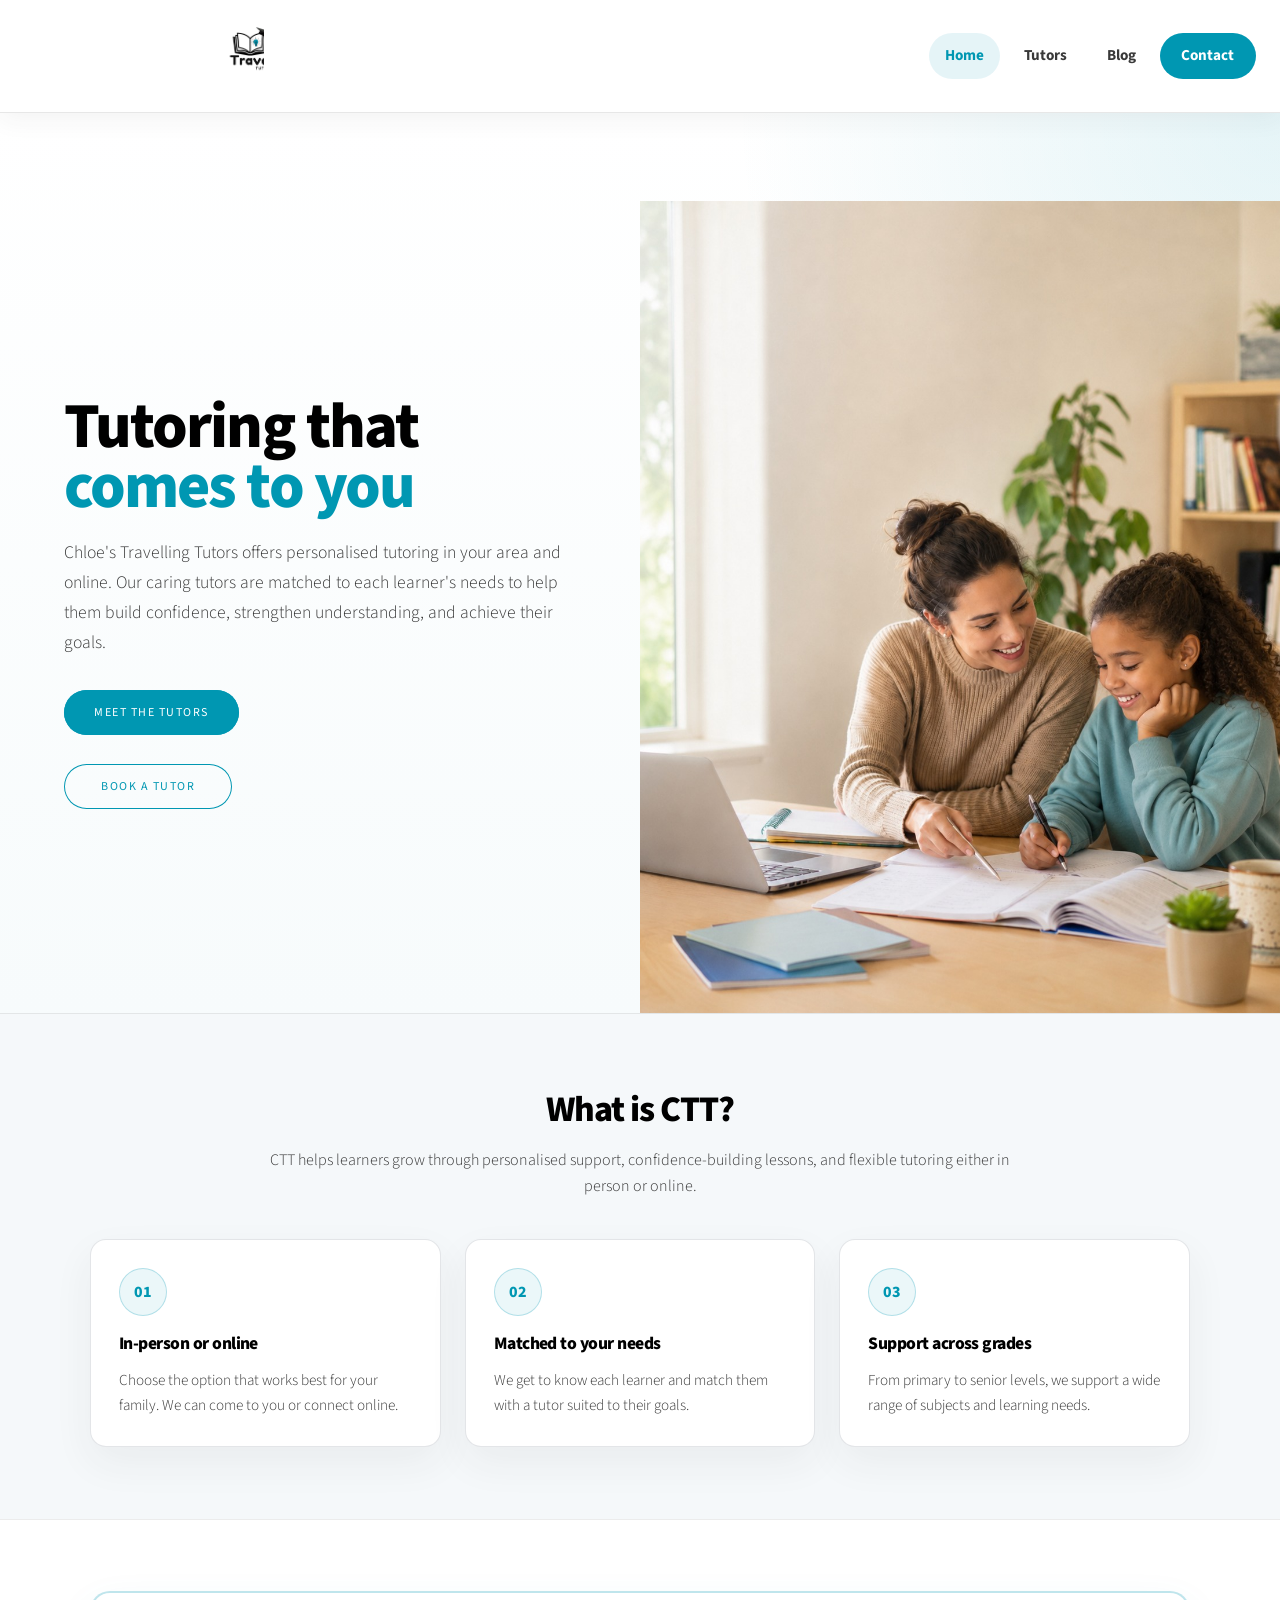
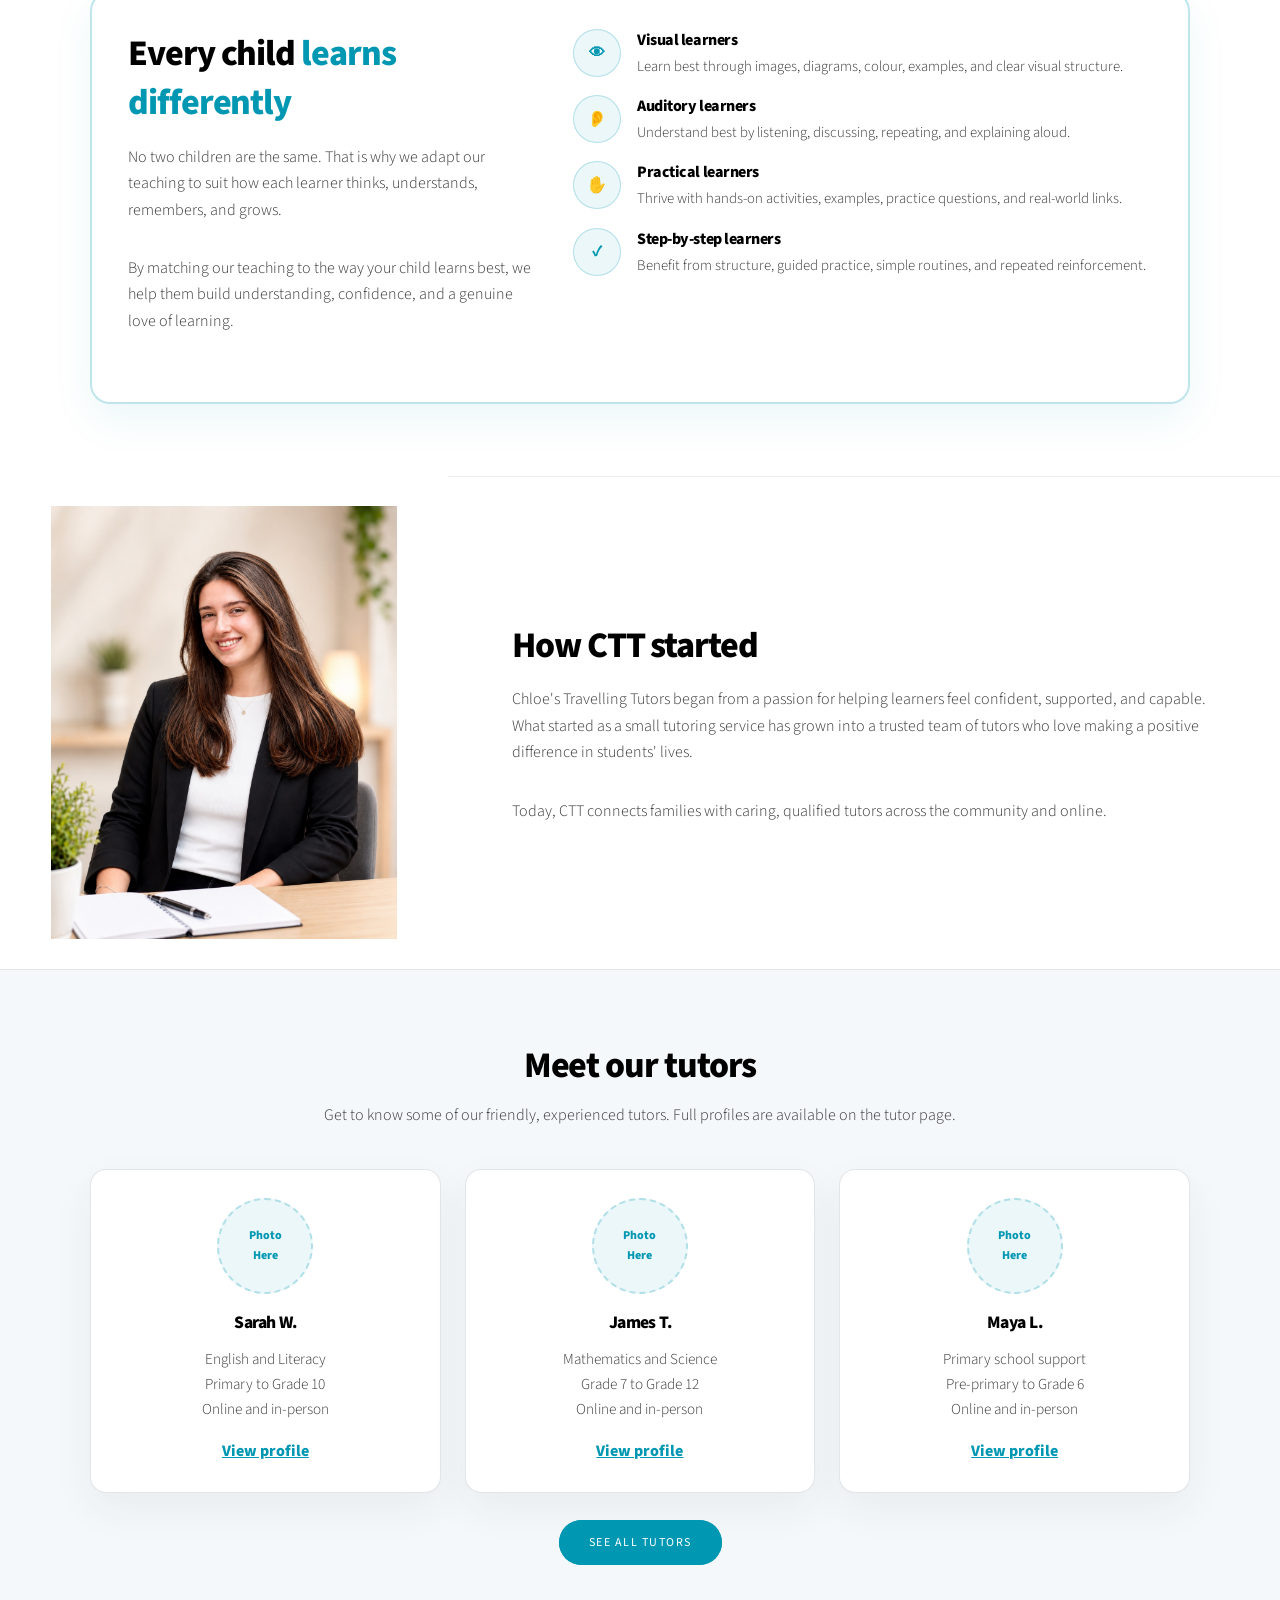
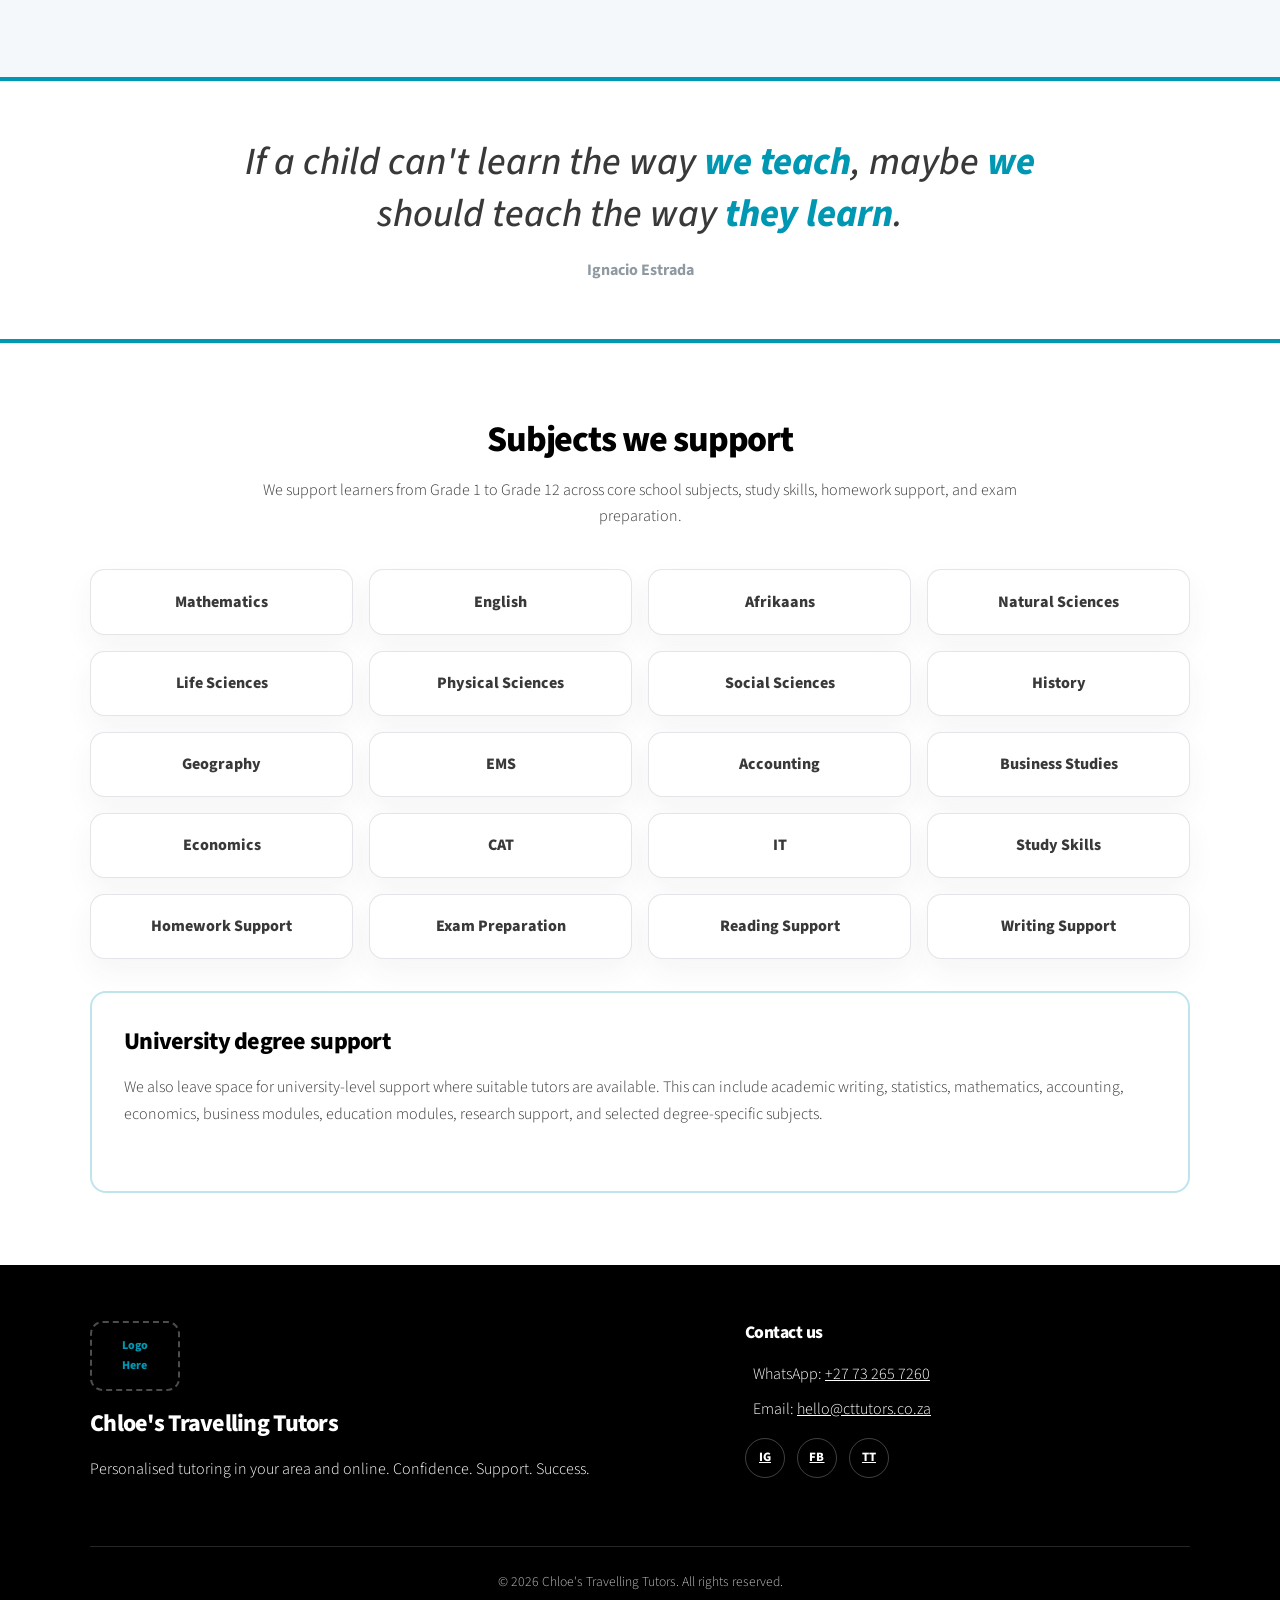
==== index.html @ 5cf4c2fe "Update index.html Have index allign with CSS" ====
<!DOCTYPE HTML>
<html>
	<head>
		<title>Chloe's Travelling Tutors | Home</title>
		<meta charset="utf-8" />
		<meta name="viewport" content="width=device-width, initial-scale=1, user-scalable=no" />
		<meta name="description" content="Chloe's Travelling Tutors offers personalised tutoring in your area and online. Confidence. Support. Success." />

		<link rel="stylesheet" href="assets/css/main.css" />
		<link rel="stylesheet" href="assets/css/ctt-custom.css" />
		<noscript><link rel="stylesheet" href="assets/css/noscript.css" /></noscript>
	</head>

	<body class="is-preload">

		<div id="site-header"></div>

		<div id="wrapper" class="divided">

			<section class="banner style1 orient-left content-align-left image-position-right fullscreen onload-image-fade-in onload-content-fade-right ctt-hero" id="home">
				<div class="content">
					<h1>
						Tutoring that <span class="ctt-accent">comes to you</span>
					</h1>

					<p class="major">
						Chloe's Travelling Tutors offers personalised tutoring in your area and online.
						Our caring tutors are matched to each learner's needs to help them build confidence,
						strengthen understanding, and achieve their goals.
					</p>

					<ul class="actions stacked">
						<li><a href="tutors.html" class="button big wide primary">Meet the Tutors</a></li>
						<li><a href="contact.html" class="button big wide secondary">Book a Tutor</a></li>
					</ul>
				</div>

				<div class="image">
					<img
						src="images/index_open_image.jpeg"
						alt="Chloe's Travelling Tutors providing personalised tutoring"
					/>
				</div>
			</section>

			<section class="ctt-section ctt-section-light">
				<div class="ctt-inner">
					<div class="ctt-section-title">
						<h2>What is CTT?</h2>
						<p>
							CTT helps learners grow through personalised support, confidence-building lessons,
							and flexible tutoring either in person or online.
						</p>
					</div>

					<div class="ctt-card-grid">
						<div class="ctt-card">
							<div class="ctt-icon">01</div>
							<h3>In-person or online</h3>
							<p>
								Choose the option that works best for your family. We can come to you or connect online.
							</p>
						</div>

						<div class="ctt-card">
							<div class="ctt-icon">02</div>
							<h3>Matched to your needs</h3>
							<p>
								We get to know each learner and match them with a tutor suited to their goals.
							</p>
						</div>

						<div class="ctt-card">
							<div class="ctt-icon">03</div>
							<h3>Support across grades</h3>
							<p>
								From primary to senior levels, we support a wide range of subjects and learning needs.
							</p>
						</div>
					</div>
				</div>
			</section>

			<section class="ctt-section">
				<div class="ctt-inner">
					<div class="ctt-learning-box">
						<div class="ctt-learning-layout">
							<div>
								<h2>Every child <span class="ctt-accent">learns differently</span></h2>
								<p>
									No two children are the same. That is why we adapt our teaching to suit how each learner
									thinks, understands, remembers, and grows.
								</p>
								<p>
									By matching our teaching to the way your child learns best, we help them build
									understanding, confidence, and a genuine love of learning.
								</p>
							</div>

							<div class="ctt-learning-list">
								<div class="ctt-learning-item">
									<div class="ctt-icon">👁</div>
									<div>
										<h3>Visual learners</h3>
										<p>Learn best through images, diagrams, colour, examples, and clear visual structure.</p>
									</div>
								</div>

								<div class="ctt-learning-item">
									<div class="ctt-icon">👂</div>
									<div>
										<h3>Auditory learners</h3>
										<p>Understand best by listening, discussing, repeating, and explaining aloud.</p>
									</div>
								</div>

								<div class="ctt-learning-item">
									<div class="ctt-icon">✋</div>
									<div>
										<h3>Practical learners</h3>
										<p>Thrive with hands-on activities, examples, practice questions, and real-world links.</p>
									</div>
								</div>

								<div class="ctt-learning-item">
									<div class="ctt-icon">✓</div>
									<div>
										<h3>Step-by-step learners</h3>
										<p>Benefit from structure, guided practice, simple routines, and repeated reinforcement.</p>
									</div>
								</div>
							</div>
						</div>
					</div>
				</div>
			</section>

			<section class="spotlight style1 orient-right content-align-left image-position-center onscroll-image-fade-in ctt-chloe-section">
				<div class="content">
					<h2>How CTT started</h2>
					<p>
						Chloe's Travelling Tutors began from a passion for helping learners feel confident,
						supported, and capable. What started as a small tutoring service has grown into a trusted
						team of tutors who love making a positive difference in students' lives.
					</p>
					<p>
						Today, CTT connects families with caring, qualified tutors across the community and online.
					</p>
				</div>

				<div class="image ctt-about-image">
					<img
						src="images/Chloe_image.jpeg"
						alt="Chloe, founder of Chloe's Travelling Tutors"
					/>
				</div>
			</section>

			<section class="ctt-section ctt-section-light">
				<div class="ctt-inner">
					<div class="ctt-section-title">
						<h2>Meet our tutors</h2>
						<p>
							Get to know some of our friendly, experienced tutors. Full profiles are available on the tutor page.
						</p>
					</div>

					<div class="ctt-card-grid">
						<div class="ctt-card ctt-tutor-card">
							<div class="ctt-avatar">Photo<br />Here</div>
							<h3>Sarah W.</h3>
							<p>English and Literacy</p>
							<p>Primary to Grade 10</p>
							<p>Online and in-person</p>
							<a href="tutors.html" class="ctt-small-link">View profile</a>
						</div>

						<div class="ctt-card ctt-tutor-card">
							<div class="ctt-avatar">Photo<br />Here</div>
							<h3>James T.</h3>
							<p>Mathematics and Science</p>
							<p>Grade 7 to Grade 12</p>
							<p>Online and in-person</p>
							<a href="tutors.html" class="ctt-small-link">View profile</a>
						</div>

						<div class="ctt-card ctt-tutor-card">
							<div class="ctt-avatar">Photo<br />Here</div>
							<h3>Maya L.</h3>
							<p>Primary school support</p>
							<p>Pre-primary to Grade 6</p>
							<p>Online and in-person</p>
							<a href="tutors.html" class="ctt-small-link">View profile</a>
						</div>
					</div>

					<br />

					<ul class="actions special">
						<li><a href="tutors.html" class="button primary">See all tutors</a></li>
					</ul>
				</div>
			</section>

			<section class="ctt-quote">
				<blockquote>
					If a child can't learn the way <strong>we teach</strong>, maybe <strong>we</strong> should teach the way <strong>they learn</strong>.
				</blockquote>
				<cite>Ignacio Estrada</cite>
			</section>

			<section class="ctt-section">
				<div class="ctt-inner">
					<div class="ctt-section-title">
						<h2>Subjects we support</h2>
						<p>
							We support learners from Grade 1 to Grade 12 across core school subjects,
							study skills, homework support, and exam preparation.
						</p>
					</div>

					<div class="ctt-subject-list">
						<div class="ctt-subject">Mathematics</div>
						<div class="ctt-subject">English</div>
						<div class="ctt-subject">Afrikaans</div>
						<div class="ctt-subject">Natural Sciences</div>
						<div class="ctt-subject">Life Sciences</div>
						<div class="ctt-subject">Physical Sciences</div>
						<div class="ctt-subject">Social Sciences</div>
						<div class="ctt-subject">History</div>
						<div class="ctt-subject">Geography</div>
						<div class="ctt-subject">EMS</div>
						<div class="ctt-subject">Accounting</div>
						<div class="ctt-subject">Business Studies</div>
						<div class="ctt-subject">Economics</div>
						<div class="ctt-subject">CAT</div>
						<div class="ctt-subject">IT</div>
						<div class="ctt-subject">Study Skills</div>
						<div class="ctt-subject">Homework Support</div>
						<div class="ctt-subject">Exam Preparation</div>
						<div class="ctt-subject">Reading Support</div>
						<div class="ctt-subject">Writing Support</div>
					</div>

					<div class="ctt-degree-box">
						<h3>University degree support</h3>
						<p>
							We also leave space for university-level support where suitable tutors are available.
							This can include academic writing, statistics, mathematics, accounting, economics,
							business modules, education modules, research support, and selected degree-specific subjects.
						</p>
					</div>
				</div>
			</section>

			<div id="site-footer"></div>

		</div>

		<script src="assets/js/jquery.min.js"></script>
		<script src="assets/js/jquery.scrollex.min.js"></script>
		<script src="assets/js/jquery.scrolly.min.js"></script>
		<script src="assets/js/browser.min.js"></script>
		<script src="assets/js/breakpoints.min.js"></script>
		<script src="assets/js/util.js"></script>
		<script src="assets/js/main.js"></script>
		<script src="assets/js/load-header.js"></script>
		<script src="assets/js/load-footer.js"></script>

	</body>
</html>
---- assets/css/main.css ----
@import url(fontawesome-all.min.css);
@import url("https://fonts.googleapis.com/css?family=Source+Sans+Pro:300,300i,400,400i");

/*
	Story by HTML5 UP
	html5up.net | @ajlkn
	Free for personal and commercial use under the CCA 3.0 license (html5up.net/license)
*/

html, body, div, span, applet, object,
iframe, h1, h2, h3, h4, h5, h6, p, blockquote,
pre, a, abbr, acronym, address, big, cite,
code, del, dfn, em, img, ins, kbd, q, s, samp,
small, strike, strong, sub, sup, tt, var, b,
u, i, center, dl, dt, dd, ol, ul, li, fieldset,
form, label, legend, table, caption, tbody,
tfoot, thead, tr, th, td, article, aside,
canvas, details, embed, figure, figcaption,
footer, header, hgroup, menu, nav, output, ruby,
section, summary, time, mark, audio, video {
	margin: 0;
	padding: 0;
	border: 0;
	font-size: 100%;
	font: inherit;
	vertical-align: baseline;}

article, aside, details, figcaption, figure,
footer, header, hgroup, menu, nav, section {
	display: block;}

body {
	line-height: 1;
}

ol, ul {
	list-style: none;
}

blockquote, q {
	quotes: none;
}

	blockquote:before, blockquote:after, q:before, q:after {
		content: '';
		content: none;
	}

table {
	border-collapse: collapse;
	border-spacing: 0;
}

body {
	-webkit-text-size-adjust: none;
}

mark {
	background-color: transparent;
	color: inherit;
}

input::-moz-focus-inner {
	border: 0;
	padding: 0;
}

input, select, textarea {
	-moz-appearance: none;
	-webkit-appearance: none;
	-ms-appearance: none;
	appearance: none;
}

/* Basic */

	@-ms-viewport {
		width: device-width;
	}

	body {
		-ms-overflow-style: scrollbar;
	}

	@media screen and (max-width: 480px) {

		html, body {
			min-width: 320px;
		}

	}

	html {
		box-sizing: border-box;
	}

	*, *:before, *:after {
		box-sizing: inherit;
	}

	body {
		background: #ffffff;
	}

		body.is-preload *, body.is-preload *:before, body.is-preload *:after {
			-moz-animation: none !important;
			-webkit-animation: none !important;
			-ms-animation: none !important;
			animation: none !important;
			-moz-transition: none !important;
			-webkit-transition: none !important;
			-ms-transition: none !important;
			transition: none !important;
		}

/* Type */

	html {
		font-size: 18pt;
	}

		@media screen and (max-width: 1680px) {

			html {
				font-size: 14pt;
			}

		}

		@media screen and (max-width: 1280px) {

			html {
				font-size: 12pt;
			}

		}

		@media screen and (max-width: 736px) {

			html {
				font-size: 11pt;
			}

		}

		@media screen and (max-width: 360px) {

			html {
				font-size: 10pt;
			}

		}

	body {
		background-color: #ffffff;
		color: #000000;
	}

	body, input, select, textarea {
		font-family: "Source Sans Pro", Helvetica, sans-serif;
		font-size: 1rem;
		font-weight: 300;
		line-height: 1.65;
	}

	a {
		-moz-transition: color 0.2s ease-in-out;
		-webkit-transition: color 0.2s ease-in-out;
		-ms-transition: color 0.2s ease-in-out;
		transition: color 0.2s ease-in-out;
		text-decoration: underline;
	}

		a:hover {
			text-decoration: none;
		}

	strong, b {
		font-weight: 400;
	}

	em, i {
		font-style: italic;
	}

	p {
		margin: 0 0 2rem 0;
	}

		p.major {
			font-size: 1.25rem;
		}

	h1, h2, h3, h4, h5, h6 {
		font-weight: 300;
		line-height: 1.375;
		letter-spacing: -0.05em;
		margin: 0 0 1rem 0;
	}

		h1 a, h2 a, h3 a, h4 a, h5 a, h6 a {
			color: inherit;
			text-decoration: none;
		}

	h1 {
		font-size: 3.5rem;
		line-height: 1.2;
	}

	h2 {
		font-size: 2.25rem;
	}

	h3 {
		font-size: 1.5rem;
	}

	h4 {
		font-size: 1.1rem;
	}

	h5 {
		font-size: 0.9rem;
	}

	h6 {
		font-size: 0.7rem;
	}

	sub {
		font-size: 0.8rem;
		position: relative;
		top: 0.5rem;
	}

	sup {
		font-size: 0.8rem;
		position: relative;
		top: -0.5rem;
	}

	blockquote {
		border-left: solid 4px;
		font-style: italic;
		margin: 0 0 2rem 0;
		padding: 0.5rem 0 0.5rem 2rem;
	}

	code {
		border-radius: 4px;
		font-family: "Courier New", monospace;
		font-size: 0.9em;
		margin: 0 0.25rem;
		padding: 0.25rem 0.325rem;
	}

	pre {
		-webkit-overflow-scrolling: touch;
		font-family: "Courier New", monospace;
		font-size: 0.9em;
		margin: 0 0 2rem 0;
	}

		pre code {
			display: block;
			line-height: 1.5;
			padding: 0.75rem 1rem;
			overflow-x: auto;
		}

	hr {
		border: 0;
		border-bottom: solid 1px;
		margin: 2.5rem 0;
	}

		hr.major {
			margin: 3.5rem 0;
		}

	.align-left {
		text-align: left;
	}

	.align-center {
		text-align: center;
	}

	.align-right {
		text-align: right;
	}

	@media screen and (max-width: 736px) {

		p.major {
			font-size: 1.1rem;
		}

		h1 {
			font-size: 2.5rem;
		}

		h2 {
			font-size: 2rem;
		}

		h3 {
			font-size: 1.25rem;
		}

		h4 {
			font-size: 1rem;
		}

	}

	input, select, textarea {
		color: #000000;
	}

	a {
		color: #000000;
	}

		a:hover {
			color: #47D3E5;
		}

	strong, b {
		color: #000000;
	}

	h1, h2, h3, h4, h5, h6 {
		color: #000000;
	}

	blockquote {
		border-left-color: rgba(0, 0, 0, 0.2);
	}

	code {
		background: rgba(0, 0, 0, 0.05);
		border-color: rgba(0, 0, 0, 0.2);
	}

	hr {
		border-bottom-color: rgba(0, 0, 0, 0.2);
	}

/* Row */

	.row {
		display: flex;
		flex-wrap: wrap;
		box-sizing: border-box;
		align-items: stretch;
	}

		.row > * {
			box-sizing: border-box;
		}

		.row.gtr-uniform > * > :last-child {
			margin-bottom: 0;
		}

		.row.aln-left {
			justify-content: flex-start;
		}

		.row.aln-center {
			justify-content: center;
		}

		.row.aln-right {
			justify-content: flex-end;
		}

		.row.aln-top {
			align-items: flex-start;
		}

		.row.aln-middle {
			align-items: center;
		}

		.row.aln-bottom {
			align-items: flex-end;
		}

		.row > .imp {
			order: -1;
		}

		.row > .col-1 {
			width: 8.33333%;
		}

		.row > .off-1 {
			margin-left: 8.33333%;
		}

		.row > .col-2 {
			width: 16.66667%;
		}

		.row > .off-2 {
			margin-left: 16.66667%;
		}

		.row > .col-3 {
			width: 25%;
		}

		.row > .off-3 {
			margin-left: 25%;
		}

		.row > .col-4 {
			width: 33.33333%;
		}

		.row > .off-4 {
			margin-left: 33.33333%;
		}

		.row > .col-5 {
			width: 41.66667%;
		}

		.row > .off-5 {
			margin-left: 41.66667%;
		}

		.row > .col-6 {
			width: 50%;
		}

		.row > .off-6 {
			margin-left: 50%;
		}

		.row > .col-7 {
			width: 58.33333%;
		}

		.row > .off-7 {
			margin-left: 58.33333%;
		}

		.row > .col-8 {
			width: 66.66667%;
		}

		.row > .off-8 {
			margin-left: 66.66667%;
		}

		.row > .col-9 {
			width: 75%;
		}

		.row > .off-9 {
			margin-left: 75%;
		}

		.row > .col-10 {
			width: 83.33333%;
		}

		.row > .off-10 {
			margin-left: 83.33333%;
		}

		.row > .col-11 {
			width: 91.66667%;
		}

		.row > .off-11 {
			margin-left: 91.66667%;
		}

		.row > .col-12 {
			width: 100%;
		}

		.row > .off-12 {
			margin-left: 100%;
		}

		.row.gtr-0 {
			margin-top: 0;
			margin-left: 0rem;
		}

			.row.gtr-0 > * {
				padding: 0 0 0 0rem;
			}

			.row.gtr-0.gtr-uniform {
				margin-top: 0rem;
			}

				.row.gtr-0.gtr-uniform > * {
					padding-top: 0rem;
				}

		.row.gtr-25 {
			margin-top: 0;
			margin-left: -0.5rem;
		}

			.row.gtr-25 > * {
				padding: 0 0 0 0.5rem;
			}

			.row.gtr-25.gtr-uniform {
				margin-top: -0.5rem;
			}

				.row.gtr-25.gtr-uniform > * {
					padding-top: 0.5rem;
				}

		.row.gtr-50 {
			margin-top: 0;
			margin-left: -1rem;
		}

			.row.gtr-50 > * {
				padding: 0 0 0 1rem;
			}

			.row.gtr-50.gtr-uniform {
				margin-top: -1rem;
			}

				.row.gtr-50.gtr-uniform > * {
					padding-top: 1rem;
				}

		.row {
			margin-top: 0;
			margin-left: -2rem;
		}

			.row > * {
				padding: 0 0 0 2rem;
			}

			.row.gtr-uniform {
				margin-top: -2rem;
			}

				.row.gtr-uniform > * {
					padding-top: 2rem;
				}

		.row.gtr-150 {
			margin-top: 0;
			margin-left: -3rem;
		}

			.row.gtr-150 > * {
				padding: 0 0 0 3rem;
			}

			.row.gtr-150.gtr-uniform {
				margin-top: -3rem;
			}

				.row.gtr-150.gtr-uniform > * {
					padding-top: 3rem;
				}

		.row.gtr-200 {
			margin-top: 0;
			margin-left: -4rem;
		}

			.row.gtr-200 > * {
				padding: 0 0 0 4rem;
			}

			.row.gtr-200.gtr-uniform {
				margin-top: -4rem;
			}

				.row.gtr-200.gtr-uniform > * {
					padding-top: 4rem;
				}

		@media screen and (max-width: 1680px) {

			.row {
				display: flex;
				flex-wrap: wrap;
				box-sizing: border-box;
				align-items: stretch;
			}

				.row > * {
					box-sizing: border-box;
				}

				.row.gtr-uniform > * > :last-child {
					margin-bottom: 0;
				}

				.row.aln-left {
					justify-content: flex-start;
				}

				.row.aln-center {
					justify-content: center;
				}

				.row.aln-right {
					justify-content: flex-end;
				}

				.row.aln-top {
					align-items: flex-start;
				}

				.row.aln-middle {
					align-items: center;
				}

				.row.aln-bottom {
					align-items: flex-end;
				}

				.row > .imp-xlarge {
					order: -1;
				}

				.row > .col-1-xlarge {
					width: 8.33333%;
				}

				.row > .off-1-xlarge {
					margin-left: 8.33333%;
				}

				.row > .col-2-xlarge {
					width: 16.66667%;
				}

				.row > .off-2-xlarge {
					margin-left: 16.66667%;
				}

				.row > .col-3-xlarge {
					width: 25%;
				}

				.row > .off-3-xlarge {
					margin-left: 25%;
				}

				.row > .col-4-xlarge {
					width: 33.33333%;
				}

				.row > .off-4-xlarge {
					margin-left: 33.33333%;
				}

				.row > .col-5-xlarge {
					width: 41.66667%;
				}

				.row > .off-5-xlarge {
					margin-left: 41.66667%;
				}

				.row > .col-6-xlarge {
					width: 50%;
				}

				.row > .off-6-xlarge {
					margin-left: 50%;
				}

				.row > .col-7-xlarge {
					width: 58.33333%;
				}

				.row > .off-7-xlarge {
					margin-left: 58.33333%;
				}

				.row > .col-8-xlarge {
					width: 66.66667%;
				}

				.row > .off-8-xlarge {
					margin-left: 66.66667%;
				}

				.row > .col-9-xlarge {
					width: 75%;
				}

				.row > .off-9-xlarge {
					margin-left: 75%;
				}

				.row > .col-10-xlarge {
					width: 83.33333%;
				}

				.row > .off-10-xlarge {
					margin-left: 83.33333%;
				}

				.row > .col-11-xlarge {
					width: 91.66667%;
				}

				.row > .off-11-xlarge {
					margin-left: 91.66667%;
				}

				.row > .col-12-xlarge {
					width: 100%;
				}

				.row > .off-12-xlarge {
					margin-left: 100%;
				}

				.row.gtr-0 {
					margin-top: 0;
					margin-left: 0rem;
				}

					.row.gtr-0 > * {
						padding: 0 0 0 0rem;
					}

					.row.gtr-0.gtr-uniform {
						margin-top: 0rem;
					}

						.row.gtr-0.gtr-uniform > * {
							padding-top: 0rem;
						}

				.row.gtr-25 {
					margin-top: 0;
					margin-left: -0.5rem;
				}

					.row.gtr-25 > * {
						padding: 0 0 0 0.5rem;
					}

					.row.gtr-25.gtr-uniform {
						margin-top: -0.5rem;
					}

						.row.gtr-25.gtr-uniform > * {
							padding-top: 0.5rem;
						}

				.row.gtr-50 {
					margin-top: 0;
					margin-left: -1rem;
				}

					.row.gtr-50 > * {
						padding: 0 0 0 1rem;
					}

					.row.gtr-50.gtr-uniform {
						margin-top: -1rem;
					}

						.row.gtr-50.gtr-uniform > * {
							padding-top: 1rem;
						}

				.row {
					margin-top: 0;
					margin-left: -2rem;
				}

					.row > * {
						padding: 0 0 0 2rem;
					}

					.row.gtr-uniform {
						margin-top: -2rem;
					}

						.row.gtr-uniform > * {
							padding-top: 2rem;
						}

				.row.gtr-150 {
					margin-top: 0;
					margin-left: -3rem;
				}

					.row.gtr-150 > * {
						padding: 0 0 0 3rem;
					}

					.row.gtr-150.gtr-uniform {
						margin-top: -3rem;
					}

						.row.gtr-150.gtr-uniform > * {
							padding-top: 3rem;
						}

				.row.gtr-200 {
					margin-top: 0;
					margin-left: -4rem;
				}

					.row.gtr-200 > * {
						padding: 0 0 0 4rem;
					}

					.row.gtr-200.gtr-uniform {
						margin-top: -4rem;
					}

						.row.gtr-200.gtr-uniform > * {
							padding-top: 4rem;
						}

		}

		@media screen and (max-width: 1280px) {

			.row {
				display: flex;
				flex-wrap: wrap;
				box-sizing: border-box;
				align-items: stretch;
			}

				.row > * {
					box-sizing: border-box;
				}

				.row.gtr-uniform > * > :last-child {
					margin-bottom: 0;
				}

				.row.aln-left {
					justify-content: flex-start;
				}

				.row.aln-center {
					justify-content: center;
				}

				.row.aln-right {
					justify-content: flex-end;
				}

				.row.aln-top {
					align-items: flex-start;
				}

				.row.aln-middle {
					align-items: center;
				}

				.row.aln-bottom {
					align-items: flex-end;
				}

				.row > .imp-large {
					order: -1;
				}

				.row > .col-1-large {
					width: 8.33333%;
				}

				.row > .off-1-large {
					margin-left: 8.33333%;
				}

				.row > .col-2-large {
					width: 16.66667%;
				}

				.row > .off-2-large {
					margin-left: 16.66667%;
				}

				.row > .col-3-large {
					width: 25%;
				}

				.row > .off-3-large {
					margin-left: 25%;
				}

				.row > .col-4-large {
					width: 33.33333%;
				}

				.row > .off-4-large {
					margin-left: 33.33333%;
				}

				.row > .col-5-large {
					width: 41.66667%;
				}

				.row > .off-5-large {
					margin-left: 41.66667%;
				}

				.row > .col-6-large {
					width: 50%;
				}

				.row > .off-6-large {
					margin-left: 50%;
				}

				.row > .col-7-large {
					width: 58.33333%;
				}

				.row > .off-7-large {
					margin-left: 58.33333%;
				}

				.row > .col-8-large {
					width: 66.66667%;
				}

				.row > .off-8-large {
					margin-left: 66.66667%;
				}

				.row > .col-9-large {
					width: 75%;
				}

				.row > .off-9-large {
					margin-left: 75%;
				}

				.row > .col-10-large {
					width: 83.33333%;
				}

				.row > .off-10-large {
					margin-left: 83.33333%;
				}

				.row > .col-11-large {
					width: 91.66667%;
				}

				.row > .off-11-large {
					margin-left: 91.66667%;
				}

				.row > .col-12-large {
					width: 100%;
				}

				.row > .off-12-large {
					margin-left: 100%;
				}

				.row.gtr-0 {
					margin-top: 0;
					margin-left: 0rem;
				}

					.row.gtr-0 > * {
						padding: 0 0 0 0rem;
					}

					.row.gtr-0.gtr-uniform {
						margin-top: 0rem;
					}

						.row.gtr-0.gtr-uniform > * {
							padding-top: 0rem;
						}

				.row.gtr-25 {
					margin-top: 0;
					margin-left: -0.5rem;
				}

					.row.gtr-25 > * {
						padding: 0 0 0 0.5rem;
					}

					.row.gtr-25.gtr-uniform {
						margin-top: -0.5rem;
					}

						.row.gtr-25.gtr-uniform > * {
							padding-top: 0.5rem;
						}

				.row.gtr-50 {
					margin-top: 0;
					margin-left: -1rem;
				}

					.row.gtr-50 > * {
						padding: 0 0 0 1rem;
					}

					.row.gtr-50.gtr-uniform {
						margin-top: -1rem;
					}

						.row.gtr-50.gtr-uniform > * {
							padding-top: 1rem;
						}

				.row {
					margin-top: 0;
					margin-left: -2rem;
				}

					.row > * {
						padding: 0 0 0 2rem;
					}

					.row.gtr-uniform {
						margin-top: -2rem;
					}

						.row.gtr-uniform > * {
							padding-top: 2rem;
						}

				.row.gtr-150 {
					margin-top: 0;
					margin-left: -3rem;
				}

					.row.gtr-150 > * {
						padding: 0 0 0 3rem;
					}

					.row.gtr-150.gtr-uniform {
						margin-top: -3rem;
					}

						.row.gtr-150.gtr-uniform > * {
							padding-top: 3rem;
						}

				.row.gtr-200 {
					margin-top: 0;
					margin-left: -4rem;
				}

					.row.gtr-200 > * {
						padding: 0 0 0 4rem;
					}

					.row.gtr-200.gtr-uniform {
						margin-top: -4rem;
					}

						.row.gtr-200.gtr-uniform > * {
							padding-top: 4rem;
						}

		}

		@media screen and (max-width: 980px) {

			.row {
				display: flex;
				flex-wrap: wrap;
				box-sizing: border-box;
				align-items: stretch;
			}

				.row > * {
					box-sizing: border-box;
				}

				.row.gtr-uniform > * > :last-child {
					margin-bottom: 0;
				}

				.row.aln-left {
					justify-content: flex-start;
				}

				.row.aln-center {
					justify-content: center;
				}

				.row.aln-right {
					justify-content: flex-end;
				}

				.row.aln-top {
					align-items: flex-start;
				}

				.row.aln-middle {
					align-items: center;
				}

				.row.aln-bottom {
					align-items: flex-end;
				}

				.row > .imp-medium {
					order: -1;
				}

				.row > .col-1-medium {
					width: 8.33333%;
				}

				.row > .off-1-medium {
					margin-left: 8.33333%;
				}

				.row > .col-2-medium {
					width: 16.66667%;
				}

				.row > .off-2-medium {
					margin-left: 16.66667%;
				}

				.row > .col-3-medium {
					width: 25%;
				}

				.row > .off-3-medium {
					margin-left: 25%;
				}

				.row > .col-4-medium {
					width: 33.33333%;
				}

				.row > .off-4-medium {
					margin-left: 33.33333%;
				}

				.row > .col-5-medium {
					width: 41.66667%;
				}

				.row > .off-5-medium {
					margin-left: 41.66667%;
				}

				.row > .col-6-medium {
					width: 50%;
				}

				.row > .off-6-medium {
					margin-left: 50%;
				}

				.row > .col-7-medium {
					width: 58.33333%;
				}

				.row > .off-7-medium {
					margin-left: 58.33333%;
				}

				.row > .col-8-medium {
					width: 66.66667%;
				}

				.row > .off-8-medium {
					margin-left: 66.66667%;
				}

				.row > .col-9-medium {
					width: 75%;
				}

				.row > .off-9-medium {
					margin-left: 75%;
				}

				.row > .col-10-medium {
					width: 83.33333%;
				}

				.row > .off-10-medium {
					margin-left: 83.33333%;
				}

				.row > .col-11-medium {
					width: 91.66667%;
				}

				.row > .off-11-medium {
					margin-left: 91.66667%;
				}

				.row > .col-12-medium {
					width: 100%;
				}

				.row > .off-12-medium {
					margin-left: 100%;
				}

				.row.gtr-0 {
					margin-top: 0;
					margin-left: 0rem;
				}

					.row.gtr-0 > * {
						padding: 0 0 0 0rem;
					}

					.row.gtr-0.gtr-uniform {
						margin-top: 0rem;
					}

						.row.gtr-0.gtr-uniform > * {
							padding-top: 0rem;
						}

				.row.gtr-25 {
					margin-top: 0;
					margin-left: -0.5rem;
				}

					.row.gtr-25 > * {
						padding: 0 0 0 0.5rem;
					}

					.row.gtr-25.gtr-uniform {
						margin-top: -0.5rem;
					}

						.row.gtr-25.gtr-uniform > * {
							padding-top: 0.5rem;
						}

				.row.gtr-50 {
					margin-top: 0;
					margin-left: -1rem;
				}

					.row.gtr-50 > * {
						padding: 0 0 0 1rem;
					}

					.row.gtr-50.gtr-uniform {
						margin-top: -1rem;
					}

						.row.gtr-50.gtr-uniform > * {
							padding-top: 1rem;
						}

				.row {
					margin-top: 0;
					margin-left: -2rem;
				}

					.row > * {
						padding: 0 0 0 2rem;
					}

					.row.gtr-uniform {
						margin-top: -2rem;
					}

						.row.gtr-uniform > * {
							padding-top: 2rem;
						}

				.row.gtr-150 {
					margin-top: 0;
					margin-left: -3rem;
				}

					.row.gtr-150 > * {
						padding: 0 0 0 3rem;
					}

					.row.gtr-150.gtr-uniform {
						margin-top: -3rem;
					}

						.row.gtr-150.gtr-uniform > * {
							padding-top: 3rem;
						}

				.row.gtr-200 {
					margin-top: 0;
					margin-left: -4rem;
				}

					.row.gtr-200 > * {
						padding: 0 0 0 4rem;
					}

					.row.gtr-200.gtr-uniform {
						margin-top: -4rem;
					}

						.row.gtr-200.gtr-uniform > * {
							padding-top: 4rem;
						}

		}

		@media screen and (max-width: 736px) {

			.row {
				display: flex;
				flex-wrap: wrap;
				box-sizing: border-box;
				align-items: stretch;
			}

				.row > * {
					box-sizing: border-box;
				}

				.row.gtr-uniform > * > :last-child {
					margin-bottom: 0;
				}

				.row.aln-left {
					justify-content: flex-start;
				}

				.row.aln-center {
					justify-content: center;
				}

				.row.aln-right {
					justify-content: flex-end;
				}

				.row.aln-top {
					align-items: flex-start;
				}

				.row.aln-middle {
					align-items: center;
				}

				.row.aln-bottom {
					align-items: flex-end;
				}

				.row > .imp-small {
					order: -1;
				}

				.row > .col-1-small {
					width: 8.33333%;
				}

				.row > .off-1-small {
					margin-left: 8.33333%;
				}

				.row > .col-2-small {
					width: 16.66667%;
				}

				.row > .off-2-small {
					margin-left: 16.66667%;
				}

				.row > .col-3-small {
					width: 25%;
				}

				.row > .off-3-small {
					margin-left: 25%;
				}

				.row > .col-4-small {
					width: 33.33333%;
				}

				.row > .off-4-small {
					margin-left: 33.33333%;
				}

				.row > .col-5-small {
					width: 41.66667%;
				}

				.row > .off-5-small {
					margin-left: 41.66667%;
				}

				.row > .col-6-small {
					width: 50%;
				}

				.row > .off-6-small {
					margin-left: 50%;
				}

				.row > .col-7-small {
					width: 58.33333%;
				}

				.row > .off-7-small {
					margin-left: 58.33333%;
				}

				.row > .col-8-small {
					width: 66.66667%;
				}

				.row > .off-8-small {
					margin-left: 66.66667%;
				}

				.row > .col-9-small {
					width: 75%;
				}

				.row > .off-9-small {
					margin-left: 75%;
				}

				.row > .col-10-small {
					width: 83.33333%;
				}

				.row > .off-10-small {
					margin-left: 83.33333%;
				}

				.row > .col-11-small {
					width: 91.66667%;
				}

				.row > .off-11-small {
					margin-left: 91.66667%;
				}

				.row > .col-12-small {
					width: 100%;
				}

				.row > .off-12-small {
					margin-left: 100%;
				}

				.row.gtr-0 {
					margin-top: 0;
					margin-left: 0rem;
				}

					.row.gtr-0 > * {
						padding: 0 0 0 0rem;
					}

					.row.gtr-0.gtr-uniform {
						margin-top: 0rem;
					}

						.row.gtr-0.gtr-uniform > * {
							padding-top: 0rem;
						}

				.row.gtr-25 {
					margin-top: 0;
					margin-left: -0.5rem;
				}

					.row.gtr-25 > * {
						padding: 0 0 0 0.5rem;
					}

					.row.gtr-25.gtr-uniform {
						margin-top: -0.5rem;
					}

						.row.gtr-25.gtr-uniform > * {
							padding-top: 0.5rem;
						}

				.row.gtr-50 {
					margin-top: 0;
					margin-left: -1rem;
				}

					.row.gtr-50 > * {
						padding: 0 0 0 1rem;
					}

					.row.gtr-50.gtr-uniform {
						margin-top: -1rem;
					}

						.row.gtr-50.gtr-uniform > * {
							padding-top: 1rem;
						}

				.row {
					margin-top: 0;
					margin-left: -2rem;
				}

					.row > * {
						padding: 0 0 0 2rem;
					}

					.row.gtr-uniform {
						margin-top: -2rem;
					}

						.row.gtr-uniform > * {
							padding-top: 2rem;
						}

				.row.gtr-150 {
					margin-top: 0;
					margin-left: -3rem;
				}

					.row.gtr-150 > * {
						padding: 0 0 0 3rem;
					}

					.row.gtr-150.gtr-uniform {
						margin-top: -3rem;
					}

						.row.gtr-150.gtr-uniform > * {
							padding-top: 3rem;
						}

				.row.gtr-200 {
					margin-top: 0;
					margin-left: -4rem;
				}

					.row.gtr-200 > * {
						padding: 0 0 0 4rem;
					}

					.row.gtr-200.gtr-uniform {
						margin-top: -4rem;
					}

						.row.gtr-200.gtr-uniform > * {
							padding-top: 4rem;
						}

		}

		@media screen and (max-width: 480px) {

			.row {
				display: flex;
				flex-wrap: wrap;
				box-sizing: border-box;
				align-items: stretch;
			}

				.row > * {
					box-sizing: border-box;
				}

				.row.gtr-uniform > * > :last-child {
					margin-bottom: 0;
				}

				.row.aln-left {
					justify-content: flex-start;
				}

				.row.aln-center {
					justify-content: center;
				}

				.row.aln-right {
					justify-content: flex-end;
				}

				.row.aln-top {
					align-items: flex-start;
				}

				.row.aln-middle {
					align-items: center;
				}

				.row.aln-bottom {
					align-items: flex-end;
				}

				.row > .imp-xsmall {
					order: -1;
				}

				.row > .col-1-xsmall {
					width: 8.33333%;
				}

				.row > .off-1-xsmall {
					margin-left: 8.33333%;
				}

				.row > .col-2-xsmall {
					width: 16.66667%;
				}

				.row > .off-2-xsmall {
					margin-left: 16.66667%;
				}

				.row > .col-3-xsmall {
					width: 25%;
				}

				.row > .off-3-xsmall {
					margin-left: 25%;
				}

				.row > .col-4-xsmall {
					width: 33.33333%;
				}

				.row > .off-4-xsmall {
					margin-left: 33.33333%;
				}

				.row > .col-5-xsmall {
					width: 41.66667%;
				}

				.row > .off-5-xsmall {
					margin-left: 41.66667%;
				}

				.row > .col-6-xsmall {
					width: 50%;
				}

				.row > .off-6-xsmall {
					margin-left: 50%;
				}

				.row > .col-7-xsmall {
					width: 58.33333%;
				}

				.row > .off-7-xsmall {
					margin-left: 58.33333%;
				}

				.row > .col-8-xsmall {
					width: 66.66667%;
				}

				.row > .off-8-xsmall {
					margin-left: 66.66667%;
				}

				.row > .col-9-xsmall {
					width: 75%;
				}

				.row > .off-9-xsmall {
					margin-left: 75%;
				}

				.row > .col-10-xsmall {
					width: 83.33333%;
				}

				.row > .off-10-xsmall {
					margin-left: 83.33333%;
				}

				.row > .col-11-xsmall {
					width: 91.66667%;
				}

				.row > .off-11-xsmall {
					margin-left: 91.66667%;
				}

				.row > .col-12-xsmall {
					width: 100%;
				}

				.row > .off-12-xsmall {
					margin-left: 100%;
				}

				.row.gtr-0 {
					margin-top: 0;
					margin-left: 0rem;
				}

					.row.gtr-0 > * {
						padding: 0 0 0 0rem;
					}

					.row.gtr-0.gtr-uniform {
						margin-top: 0rem;
					}

						.row.gtr-0.gtr-uniform > * {
							padding-top: 0rem;
						}

				.row.gtr-25 {
					margin-top: 0;
					margin-left: -0.5rem;
				}

					.row.gtr-25 > * {
						padding: 0 0 0 0.5rem;
					}

					.row.gtr-25.gtr-uniform {
						margin-top: -0.5rem;
					}

						.row.gtr-25.gtr-uniform > * {
							padding-top: 0.5rem;
						}

				.row.gtr-50 {
					margin-top: 0;
					margin-left: -1rem;
				}

					.row.gtr-50 > * {
						padding: 0 0 0 1rem;
					}

					.row.gtr-50.gtr-uniform {
						margin-top: -1rem;
					}

						.row.gtr-50.gtr-uniform > * {
							padding-top: 1rem;
						}

				.row {
					margin-top: 0;
					margin-left: -2rem;
				}

					.row > * {
						padding: 0 0 0 2rem;
					}

					.row.gtr-uniform {
						margin-top: -2rem;
					}

						.row.gtr-uniform > * {
							padding-top: 2rem;
						}

				.row.gtr-150 {
					margin-top: 0;
					margin-left: -3rem;
				}

					.row.gtr-150 > * {
						padding: 0 0 0 3rem;
					}

					.row.gtr-150.gtr-uniform {
						margin-top: -3rem;
					}

						.row.gtr-150.gtr-uniform > * {
							padding-top: 3rem;
						}

				.row.gtr-200 {
					margin-top: 0;
					margin-left: -4rem;
				}

					.row.gtr-200 > * {
						padding: 0 0 0 4rem;
					}

					.row.gtr-200.gtr-uniform {
						margin-top: -4rem;
					}

						.row.gtr-200.gtr-uniform > * {
							padding-top: 4rem;
						}

		}

		@media screen and (max-width: 360px) {

			.row {
				display: flex;
				flex-wrap: wrap;
				box-sizing: border-box;
				align-items: stretch;
			}

				.row > * {
					box-sizing: border-box;
				}

				.row.gtr-uniform > * > :last-child {
					margin-bottom: 0;
				}

				.row.aln-left {
					justify-content: flex-start;
				}

				.row.aln-center {
					justify-content: center;
				}

				.row.aln-right {
					justify-content: flex-end;
				}

				.row.aln-top {
					align-items: flex-start;
				}

				.row.aln-middle {
					align-items: center;
				}

				.row.aln-bottom {
					align-items: flex-end;
				}

				.row > .imp-xxsmall {
					order: -1;
				}

				.row > .col-1-xxsmall {
					width: 8.33333%;
				}

				.row > .off-1-xxsmall {
					margin-left: 8.33333%;
				}

				.row > .col-2-xxsmall {
					width: 16.66667%;
				}

				.row > .off-2-xxsmall {
					margin-left: 16.66667%;
				}

				.row > .col-3-xxsmall {
					width: 25%;
				}

				.row > .off-3-xxsmall {
					margin-left: 25%;
				}

				.row > .col-4-xxsmall {
					width: 33.33333%;
				}

				.row > .off-4-xxsmall {
					margin-left: 33.33333%;
				}

				.row > .col-5-xxsmall {
					width: 41.66667%;
				}

				.row > .off-5-xxsmall {
					margin-left: 41.66667%;
				}

				.row > .col-6-xxsmall {
					width: 50%;
				}

				.row > .off-6-xxsmall {
					margin-left: 50%;
				}

				.row > .col-7-xxsmall {
					width: 58.33333%;
				}

				.row > .off-7-xxsmall {
					margin-left: 58.33333%;
				}

				.row > .col-8-xxsmall {
					width: 66.66667%;
				}

				.row > .off-8-xxsmall {
					margin-left: 66.66667%;
				}

				.row > .col-9-xxsmall {
					width: 75%;
				}

				.row > .off-9-xxsmall {
					margin-left: 75%;
				}

				.row > .col-10-xxsmall {
					width: 83.33333%;
				}

				.row > .off-10-xxsmall {
					margin-left: 83.33333%;
				}

				.row > .col-11-xxsmall {
					width: 91.66667%;
				}

				.row > .off-11-xxsmall {
					margin-left: 91.66667%;
				}

				.row > .col-12-xxsmall {
					width: 100%;
				}

				.row > .off-12-xxsmall {
					margin-left: 100%;
				}

				.row.gtr-0 {
					margin-top: 0;
					margin-left: 0rem;
				}

					.row.gtr-0 > * {
						padding: 0 0 0 0rem;
					}

					.row.gtr-0.gtr-uniform {
						margin-top: 0rem;
					}

						.row.gtr-0.gtr-uniform > * {
							padding-top: 0rem;
						}

				.row.gtr-25 {
					margin-top: 0;
					margin-left: -0.5rem;
				}

					.row.gtr-25 > * {
						padding: 0 0 0 0.5rem;
					}

					.row.gtr-25.gtr-uniform {
						margin-top: -0.5rem;
					}

						.row.gtr-25.gtr-uniform > * {
							padding-top: 0.5rem;
						}

				.row.gtr-50 {
					margin-top: 0;
					margin-left: -1rem;
				}

					.row.gtr-50 > * {
						padding: 0 0 0 1rem;
					}

					.row.gtr-50.gtr-uniform {
						margin-top: -1rem;
					}

						.row.gtr-50.gtr-uniform > * {
							padding-top: 1rem;
						}

				.row {
					margin-top: 0;
					margin-left: -2rem;
				}

					.row > * {
						padding: 0 0 0 2rem;
					}

					.row.gtr-uniform {
						margin-top: -2rem;
					}

						.row.gtr-uniform > * {
							padding-top: 2rem;
						}

				.row.gtr-150 {
					margin-top: 0;
					margin-left: -3rem;
				}

					.row.gtr-150 > * {
						padding: 0 0 0 3rem;
					}

					.row.gtr-150.gtr-uniform {
						margin-top: -3rem;
					}

						.row.gtr-150.gtr-uniform > * {
							padding-top: 3rem;
						}

				.row.gtr-200 {
					margin-top: 0;
					margin-left: -4rem;
				}

					.row.gtr-200 > * {
						padding: 0 0 0 4rem;
					}

					.row.gtr-200.gtr-uniform {
						margin-top: -4rem;
					}

						.row.gtr-200.gtr-uniform > * {
							padding-top: 4rem;
						}

		}

/* Box */

	.box {
		border-radius: 4px;
		border: solid 1px;
		margin-bottom: 2rem;
		padding: 1.5rem;
	}

		.box > :last-child,
		.box > :last-child > :last-child,
		.box > :last-child > :last-child > :last-child {
			margin-bottom: 0;
		}

		.box.alt {
			border: 0;
			border-radius: 0;
			padding: 0;
		}

	.box {
		border-color: rgba(0, 0, 0, 0.2);
	}

/* Button */

	input[type="submit"],
	input[type="reset"],
	input[type="button"],
	button,
	.button {
		-moz-appearance: none;
		-webkit-appearance: none;
		-ms-appearance: none;
		appearance: none;
		-moz-transition: background-color 0.2s ease-in-out, box-shadow 0.2s ease-in-out, color 0.2s ease-in-out;
		-webkit-transition: background-color 0.2s ease-in-out, box-shadow 0.2s ease-in-out, color 0.2s ease-in-out;
		-ms-transition: background-color 0.2s ease-in-out, box-shadow 0.2s ease-in-out, color 0.2s ease-in-out;
		transition: background-color 0.2s ease-in-out, box-shadow 0.2s ease-in-out, color 0.2s ease-in-out;
		border: 0;
		cursor: pointer;
		display: inline-block;
		font-weight: 400;
		letter-spacing: 0.125em;
		text-align: center;
		text-decoration: none;
		text-transform: uppercase;
		white-space: nowrap;
		font-size: 0.75rem;
		max-width: 20rem;
		height: 3.75em;
		line-height: 3.75em;
		border-radius: 3.75em;
		padding: 0 2.5em;
		text-overflow: ellipsis;
		overflow: hidden;
	}

		input[type="submit"].icon:before,
		input[type="reset"].icon:before,
		input[type="button"].icon:before,
		button.icon:before,
		.button.icon:before {
			margin-right: 0.5rem;
		}

		input[type="submit"].fit,
		input[type="reset"].fit,
		input[type="button"].fit,
		button.fit,
		.button.fit {
			width: 100%;
		}

		input[type="submit"].small,
		input[type="reset"].small,
		input[type="button"].small,
		button.small,
		.button.small {
			font-size: 0.6rem;
			height: 3.325em;
			line-height: 3.325em;
			border-radius: 3.325em;
			padding: 0 2em;
		}

		input[type="submit"].large,
		input[type="reset"].large,
		input[type="button"].large,
		button.large,
		.button.large {
			font-size: 0.8rem;
			height: 4em;
			line-height: 4em;
			border-radius: 4em;
			padding: 0 3em;
		}

		input[type="submit"].wide,
		input[type="reset"].wide,
		input[type="button"].wide,
		button.wide,
		.button.wide {
			min-width: 14em;
		}

		input[type="submit"].disabled, input[type="submit"]:disabled,
		input[type="reset"].disabled,
		input[type="reset"]:disabled,
		input[type="button"].disabled,
		input[type="button"]:disabled,
		button.disabled,
		button:disabled,
		.button.disabled,
		.button:disabled {
			pointer-events: none;
			opacity: 0.25;
		}

	input[type="submit"],
	input[type="reset"],
	input[type="button"],
	button,
	.button {
		background-color: transparent;
		box-shadow: inset 0 0 0 1px rgba(0, 0, 0, 0.2);
		color: #000000 !important;
	}

		input[type="submit"]:hover,
		input[type="reset"]:hover,
		input[type="button"]:hover,
		button:hover,
		.button:hover {
			box-shadow: inset 0 0 0 1px #47D3E5;
			color: #47D3E5 !important;
		}

		input[type="submit"]:active,
		input[type="reset"]:active,
		input[type="button"]:active,
		button:active,
		.button:active {
			background-color: rgba(71, 211, 229, 0.2);
			box-shadow: inset 0 0 0 1px #47D3E5;
			color: #47D3E5 !important;
		}

		input[type="submit"].primary,
		input[type="reset"].primary,
		input[type="button"].primary,
		button.primary,
		.button.primary {
			background-color: #000000;
			box-shadow: none;
			color: #ffffff !important;
		}

			input[type="submit"].primary:hover,
			input[type="reset"].primary:hover,
			input[type="button"].primary:hover,
			button.primary:hover,
			.button.primary:hover {
				background-color: #47D3E5;
			}

			input[type="submit"].primary:active,
			input[type="reset"].primary:active,
			input[type="button"].primary:active,
			button.primary:active,
			.button.primary:active {
				background-color: #1ebdd1;
			}

/* Form */

	form {
		margin: 0 0 2rem 0;
	}

		form > :last-child {
			margin-bottom: 0;
		}

		form > .fields {
			display: -moz-flex;
			display: -webkit-flex;
			display: -ms-flex;
			display: flex;
			-moz-flex-wrap: wrap;
			-webkit-flex-wrap: wrap;
			-ms-flex-wrap: wrap;
			flex-wrap: wrap;
			width: calc(100% + 3rem);
			margin: -1.5rem 0 2rem -1.5rem;
		}

			form > .fields > .field {
				-moz-flex-grow: 0;
				-webkit-flex-grow: 0;
				-ms-flex-grow: 0;
				flex-grow: 0;
				-moz-flex-shrink: 0;
				-webkit-flex-shrink: 0;
				-ms-flex-shrink: 0;
				flex-shrink: 0;
				padding: 1.5rem 0 0 1.5rem;
				width: calc(100% - 1.5rem);
			}

				form > .fields > .field.half {
					width: calc(50% - 0.75rem);
				}

				form > .fields > .field.third {
					width: calc(100%/3 - 0.5rem);
				}

				form > .fields > .field.quarter {
					width: calc(25% - 0.375rem);
				}

		@media screen and (max-width: 480px) {

			form > .fields {
				width: calc(100% + 3rem);
				margin: -1.5rem 0 2rem -1.5rem;
			}

				form > .fields > .field {
					padding: 1.5rem 0 0 1.5rem;
					width: calc(100% - 1.5rem);
				}

					form > .fields > .field.half {
						width: calc(100% - 1.5rem);
					}

					form > .fields > .field.third {
						width: calc(100% - 1.5rem);
					}

					form > .fields > .field.quarter {
						width: calc(100% - 1.5rem);
					}

		}

	label {
		display: block;
		font-size: 0.9rem;
		font-weight: 400;
		margin: 0 0 1rem 0;
	}

	input[type="text"],
	input[type="password"],
	input[type="email"],
	input[type="tel"],
	input[type="search"],
	input[type="url"],
	select,
	textarea {
		-moz-appearance: none;
		-webkit-appearance: none;
		-ms-appearance: none;
		appearance: none;
		background-color: transparent;
		border-radius: 4px;
		border: none;
		border: solid 1px;
		color: inherit;
		display: block;
		outline: 0;
		padding: 0 0.825rem;
		text-decoration: none;
		width: 100%;
	}

		input[type="text"]:invalid,
		input[type="password"]:invalid,
		input[type="email"]:invalid,
		input[type="tel"]:invalid,
		input[type="search"]:invalid,
		input[type="url"]:invalid,
		select:invalid,
		textarea:invalid {
			box-shadow: none;
		}

	select {
		background-size: 1.25rem;
		background-repeat: no-repeat;
		background-position: calc(100% - 1rem) center;
		height: 2.75rem;
		padding-right: 2.75rem;
		text-overflow: ellipsis;
	}

		select:focus::-ms-value {
			background-color: transparent;
		}

		select::-ms-expand {
			display: none;
		}

	input[type="text"],
	input[type="password"],
	input[type="email"],
	input[type="tel"],
	input[type="search"],
	input[type="url"],
	select {
		height: 2.75rem;
	}

	textarea {
		padding: 0.75rem 1rem;
	}

	input[type="checkbox"],
	input[type="radio"] {
		-moz-appearance: none;
		-webkit-appearance: none;
		-ms-appearance: none;
		appearance: none;
		display: block;
		float: left;
		margin-right: -2rem;
		opacity: 0;
		width: 1rem;
		z-index: -1;
	}

		input[type="checkbox"] + label,
		input[type="radio"] + label {
			text-decoration: none;
			-moz-user-select: none;
			-webkit-user-select: none;
			-ms-user-select: none;
			user-select: none;
			cursor: pointer;
			display: inline-block;
			font-size: 1rem;
			font-weight: 300;
			padding-left: 2.4rem;
			padding-right: 0.75rem;
			position: relative;
			margin-bottom: 0;
		}

			input[type="checkbox"] + label:before,
			input[type="radio"] + label:before {
				-moz-osx-font-smoothing: grayscale;
				-webkit-font-smoothing: antialiased;
				display: inline-block;
				font-style: normal;
				font-variant: normal;
				text-rendering: auto;
				line-height: 1;
				text-transform: none !important;
				font-family: 'Font Awesome 5 Free';
				font-weight: 900;
			}

			input[type="checkbox"] + label:before,
			input[type="radio"] + label:before {
				border-radius: 4px;
				border: solid 1px;
				content: '';
				display: inline-block;
				font-size: 0.8rem;
				height: 1.65rem;
				left: 0;
				line-height: 1.65rem;
				position: absolute;
				text-align: center;
				top: 0;
				width: 1.65rem;
			}

		input[type="checkbox"]:checked + label:before,
		input[type="radio"]:checked + label:before {
			content: '\f00c';
		}

	input[type="checkbox"] + label:before {
		border-radius: 4px;
	}

	input[type="radio"] + label:before {
		border-radius: 100%;
	}

	::-webkit-input-placeholder {
		opacity: 1.0;
	}

	:-moz-placeholder {
		opacity: 1.0;
	}

	::-moz-placeholder {
		opacity: 1.0;
	}

	:-ms-input-placeholder {
		opacity: 1.0;
	}

	label {
		color: #000000;
	}

	input[type="text"],
	input[type="password"],
	input[type="email"],
	input[type="tel"],
	input[type="search"],
	input[type="url"],
	select,
	textarea {
		border-color: rgba(0, 0, 0, 0.2);
	}

		input[type="text"]:focus,
		input[type="password"]:focus,
		input[type="email"]:focus,
		input[type="tel"]:focus,
		input[type="search"]:focus,
		input[type="url"]:focus,
		select:focus,
		textarea:focus {
			border-color: #47D3E5;
			box-shadow: 0 0 0 1px #47D3E5;
		}

	select {
		background-image: url("data:image/svg+xml;charset=utf8,%3Csvg xmlns='http://www.w3.org/2000/svg' width='40' height='40' preserveAspectRatio='none' viewBox='0 0 40 40'%3E%3Cpath d='M9.4,12.3l10.4,10.4l10.4-10.4c0.2-0.2,0.5-0.4,0.9-0.4c0.3,0,0.6,0.1,0.9,0.4l3.3,3.3c0.2,0.2,0.4,0.5,0.4,0.9 c0,0.4-0.1,0.6-0.4,0.9L20.7,31.9c-0.2,0.2-0.5,0.4-0.9,0.4c-0.3,0-0.6-0.1-0.9-0.4L4.3,17.3c-0.2-0.2-0.4-0.5-0.4-0.9 c0-0.4,0.1-0.6,0.4-0.9l3.3-3.3c0.2-0.2,0.5-0.4,0.9-0.4S9.1,12.1,9.4,12.3z' fill='rgba(0, 0, 0, 0.2)' /%3E%3C/svg%3E");
	}

		select option {
			color: #000000;
			background: #ffffff;
		}

	input[type="checkbox"] + label,
	input[type="radio"] + label {
		color: #000000;
	}

		input[type="checkbox"] + label:before,
		input[type="radio"] + label:before {
			border-color: rgba(0, 0, 0, 0.2);
		}

	input[type="checkbox"]:checked + label:before,
	input[type="radio"]:checked + label:before {
		background-color: #000000;
		border-color: #000000;
		color: #ffffff;
	}

	input[type="checkbox"]:focus + label:before,
	input[type="radio"]:focus + label:before {
		border-color: #47D3E5;
		box-shadow: 0 0 0 1px #47D3E5;
	}

	::-webkit-input-placeholder {
		color: rgba(0, 0, 0, 0.75) !important;
	}

	:-moz-placeholder {
		color: rgba(0, 0, 0, 0.75) !important;
	}

	::-moz-placeholder {
		color: rgba(0, 0, 0, 0.75) !important;
	}

	:-ms-input-placeholder {
		color: rgba(0, 0, 0, 0.75) !important;
	}

/* Icon */

	.icon {
		text-decoration: none;
		border-bottom: none;
		position: relative;
		text-align: center;
	}

		.icon:before {
			-moz-osx-font-smoothing: grayscale;
			-webkit-font-smoothing: antialiased;
			display: inline-block;
			font-style: normal;
			font-variant: normal;
			text-rendering: auto;
			line-height: 1;
			text-transform: none !important;
			font-family: 'Font Awesome 5 Free';
			font-weight: 400;
		}

		.icon > .label {
			display: none;
		}

		.icon:before {
			line-height: inherit;
		}

		.icon.solid:before {
			font-weight: 900;
		}

		.icon.brands:before {
			font-family: 'Font Awesome 5 Brands';
		}

		.icon.style2:before {
			border-radius: 2.75em;
			display: inline-block;
			height: 2.75em;
			line-height: 2.75em;
			width: 2.75em;
		}

		.icon.major {
			display: block;
			margin: 0 0 1rem 0;
		}

			.icon.major:before {
				font-size: 1.25rem;
			}

	a.icon.style2:before {
		-moz-transition: background-color 0.2s ease-in-out, box-shadow 0.2s ease-in-out, color 0.2s ease-in-out;
		-webkit-transition: background-color 0.2s ease-in-out, box-shadow 0.2s ease-in-out, color 0.2s ease-in-out;
		-ms-transition: background-color 0.2s ease-in-out, box-shadow 0.2s ease-in-out, color 0.2s ease-in-out;
		transition: background-color 0.2s ease-in-out, box-shadow 0.2s ease-in-out, color 0.2s ease-in-out;
	}

	.icon.style2:before {
		box-shadow: inset 0 0 0 1px rgba(0, 0, 0, 0.2);
	}

	a.icon.style2:hover:before {
		box-shadow: inset 0 0 0 1px #47D3E5;
		color: #47D3E5;
	}

	a.icon.style2:active:before {
		background-color: rgba(71, 211, 229, 0.1);
		box-shadow: inset 0 0 0 1px #47D3E5;
		color: #47D3E5;
	}

/* Image */

	.image {
		border: 0;
		border-radius: 4px;
		display: inline-block;
		position: relative;
	}

		.image img {
			display: block;
			border-radius: 4px;
		}

		.image.left, .image.right {
			width: 40%;
			max-width: 10rem;
		}

			.image.left img, .image.right img {
				width: 100%;
			}

		.image.left {
			float: left;
			margin: 0 1.5rem 1rem 0;
			top: 0.25rem;
		}

		.image.right {
			float: right;
			margin: 0 0 1rem 1.5rem;
			top: 0.25rem;
		}

		.image.fit {
			display: block;
			margin: 0 0 2rem 0;
			width: 100%;
		}

			.image.fit img {
				width: 100%;
			}

		.image.main {
			display: block;
			margin: 0 0 3rem 0;
			width: 100%;
		}

			.image.main img {
				width: 100%;
			}

/* List */

	ol {
		list-style: decimal;
		margin: 0 0 2rem 0;
		padding-left: 1.25rem;
	}

		ol li {
			padding-left: 0.25rem;
		}

	ul {
		list-style: disc;
		margin: 0 0 2rem 0;
		padding-left: 1rem;
	}

		ul li {
			padding-left: 0.5rem;
		}

		ul.alt {
			list-style: none;
			padding-left: 0;
		}

			ul.alt li {
				border-top: solid 1px;
				padding: 0.5rem 0;
			}

				ul.alt li:first-child {
					border-top: 0;
					padding-top: 0;
				}

	dl {
		margin: 0 0 2rem 0;
	}

		dl dt {
			display: block;
			font-weight: 400;
			margin: 0 0 1rem 0;
		}

		dl dd {
			margin-left: 2rem;
		}

		dl.style2 dt {
			width: 25%;
			float: left;
		}

		dl.style2 dd {
			width: 70%;
			float: left;
		}

		dl.style2:after {
			content: '';
			display: block;
			clear: both;
		}

	ul.alt li {
		border-top-color: rgba(0, 0, 0, 0.2);
	}

/* Actions */

	ul.actions {
		display: -moz-flex;
		display: -webkit-flex;
		display: -ms-flex;
		display: flex;
		cursor: default;
		list-style: none;
		margin-left: -1rem;
		padding-left: 0;
	}

		ul.actions li {
			padding: 0 0 0 1rem;
			vertical-align: middle;
		}

		ul.actions.special {
			-moz-justify-content: center;
			-webkit-justify-content: center;
			-ms-justify-content: center;
			justify-content: center;
			width: 100%;
			margin-left: 0;
		}

			ul.actions.special li:first-child {
				padding-left: 0;
			}

		ul.actions.stacked {
			-moz-flex-direction: column;
			-webkit-flex-direction: column;
			-ms-flex-direction: column;
			flex-direction: column;
			margin-left: 0;
		}

			ul.actions.stacked li {
				padding: 1.3rem 0 0 0;
			}

				ul.actions.stacked li:first-child {
					padding-top: 0;
				}

		ul.actions.fit {
			width: calc(100% + 1rem);
		}

			ul.actions.fit li {
				-moz-flex-grow: 1;
				-webkit-flex-grow: 1;
				-ms-flex-grow: 1;
				flex-grow: 1;
				-moz-flex-shrink: 1;
				-webkit-flex-shrink: 1;
				-ms-flex-shrink: 1;
				flex-shrink: 1;
				width: 100%;
			}

				ul.actions.fit li > * {
					width: 100%;
				}

			ul.actions.fit.stacked {
				width: 100%;
			}

		@media screen and (max-width: 480px) {

			ul.actions:not(.fixed) {
				-moz-flex-direction: column;
				-webkit-flex-direction: column;
				-ms-flex-direction: column;
				flex-direction: column;
				margin-left: 0;
				width: 100% !important;
			}

				ul.actions:not(.fixed) li {
					-moz-flex-grow: 1;
					-webkit-flex-grow: 1;
					-ms-flex-grow: 1;
					flex-grow: 1;
					-moz-flex-shrink: 1;
					-webkit-flex-shrink: 1;
					-ms-flex-shrink: 1;
					flex-shrink: 1;
					padding: 1rem 0 0 0;
					text-align: center;
					width: 100%;
				}

					ul.actions:not(.fixed) li > * {
						width: 100%;
					}

					ul.actions:not(.fixed) li:first-child {
						padding-top: 0;
					}

					ul.actions:not(.fixed) li input[type="submit"],
					ul.actions:not(.fixed) li input[type="reset"],
					ul.actions:not(.fixed) li input[type="button"],
					ul.actions:not(.fixed) li button,
					ul.actions:not(.fixed) li .button {
						width: 100%;
					}

						ul.actions:not(.fixed) li input[type="submit"].icon:before,
						ul.actions:not(.fixed) li input[type="reset"].icon:before,
						ul.actions:not(.fixed) li input[type="button"].icon:before,
						ul.actions:not(.fixed) li button.icon:before,
						ul.actions:not(.fixed) li .button.icon:before {
							margin-left: -0.5rem;
						}

		}

/* Icons */

	ul.icons {
		cursor: default;
		list-style: none;
		padding-left: 0;
	}

		ul.icons li {
			display: inline-block;
			padding: 0 0.75rem 0 0;
		}

			ul.icons li:last-child {
				padding-right: 0;
			}

/* Section/Article */

	section.special, article.special {
		text-align: center;
	}

	header p {
		position: relative;
		margin: -0.65rem 0 1.5rem 0;
		font-style: italic;
	}

	header h1 + p {
		font-size: 1.375rem;
	}

	header h2 + p {
		font-size: 1.25rem;
	}

	header h3 + p {
		font-size: 1.1rem;
	}

	header h4 + p,
	header h5 + p,
	header h6 + p {
		font-size: 0.9rem;
	}

	header p {
		color: rgba(0, 0, 0, 0.75);
	}

/* Table */

	.table-wrapper {
		-webkit-overflow-scrolling: touch;
		margin: 0 0 2rem 0;
		overflow-x: auto;
	}

		.table-wrapper > table {
			margin-bottom: 0;
		}

	table {
		margin: 0 0 2rem 0;
		width: 100%;
	}

		table tbody tr {
			border: solid 1px;
			border-left: 0;
			border-right: 0;
		}

		table td {
			padding: 0.75rem 0.75rem;
		}

		table th {
			font-size: 0.9rem;
			font-weight: 400;
			padding: 0 0.75rem 0.75rem 0.75rem;
			text-align: left;
		}

		table thead {
			border-bottom: solid 2px;
		}

		table tfoot {
			border-top: solid 2px;
		}

		table.alt {
			border-collapse: separate;
		}

			table.alt tbody tr td {
				border: solid 1px;
				border-left-width: 0;
				border-top-width: 0;
			}

				table.alt tbody tr td:first-child {
					border-left-width: 1px;
				}

			table.alt tbody tr:first-child td {
				border-top-width: 1px;
			}

			table.alt thead {
				border-bottom: 0;
			}

			table.alt tfoot {
				border-top: 0;
			}

		table.fixed {
			table-layout: fixed;
		}

	table tbody tr {
		border-color: rgba(0, 0, 0, 0.2);
	}

		table tbody tr:nth-child(2n + 1) {
			background-color: rgba(0, 0, 0, 0.05);
		}

		table tbody tr.alt {
			background-color: rgba(0, 0, 0, 0.05) !important;
		}

	table th {
		color: #000000;
	}

	table thead {
		border-bottom-color: rgba(0, 0, 0, 0.2);
	}

	table tfoot {
		border-top-color: rgba(0, 0, 0, 0.2);
	}

	table.alt tbody tr td {
		border-color: rgba(0, 0, 0, 0.2);
	}

	table.uniform tbody tr:nth-child(2n + 1) {
		background-color: transparent;
	}

/* Banner (transitions) */

	.banner.onload-content-fade-up .content {
		-moz-transition: opacity 0.75s ease-in-out, -moz-transform 0.75s ease-in-out;
		-webkit-transition: opacity 0.75s ease-in-out, -webkit-transform 0.75s ease-in-out;
		-ms-transition: opacity 0.75s ease-in-out, -ms-transform 0.75s ease-in-out;
		transition: opacity 0.75s ease-in-out, transform 0.75s ease-in-out;
	}

	body.is-preload .banner.onload-content-fade-up .content {
		-moz-transform: translateY(1rem);
		-webkit-transform: translateY(1rem);
		-ms-transform: translateY(1rem);
		transform: translateY(1rem);
		opacity: 0;
	}

	.banner.onload-content-fade-down .content {
		-moz-transition: opacity 0.75s ease-in-out, -moz-transform 0.75s ease-in-out;
		-webkit-transition: opacity 0.75s ease-in-out, -webkit-transform 0.75s ease-in-out;
		-ms-transition: opacity 0.75s ease-in-out, -ms-transform 0.75s ease-in-out;
		transition: opacity 0.75s ease-in-out, transform 0.75s ease-in-out;
	}

	body.is-preload .banner.onload-content-fade-down .content {
		-moz-transform: translateY(-1rem);
		-webkit-transform: translateY(-1rem);
		-ms-transform: translateY(-1rem);
		transform: translateY(-1rem);
		opacity: 0;
	}

	.banner.onload-content-fade-left .content {
		-moz-transition: opacity 0.75s ease-in-out, -moz-transform 0.75s ease-in-out;
		-webkit-transition: opacity 0.75s ease-in-out, -webkit-transform 0.75s ease-in-out;
		-ms-transition: opacity 0.75s ease-in-out, -ms-transform 0.75s ease-in-out;
		transition: opacity 0.75s ease-in-out, transform 0.75s ease-in-out;
	}

	body.is-preload .banner.onload-content-fade-left .content {
		-moz-transform: translateX(1rem);
		-webkit-transform: translateX(1rem);
		-ms-transform: translateX(1rem);
		transform: translateX(1rem);
		opacity: 0;
	}

	.banner.onload-content-fade-right .content {
		-moz-transition: opacity 0.75s ease-in-out, -moz-transform 0.75s ease-in-out;
		-webkit-transition: opacity 0.75s ease-in-out, -webkit-transform 0.75s ease-in-out;
		-ms-transition: opacity 0.75s ease-in-out, -ms-transform 0.75s ease-in-out;
		transition: opacity 0.75s ease-in-out, transform 0.75s ease-in-out;
	}

	body.is-preload .banner.onload-content-fade-right .content {
		-moz-transform: translateX(-1rem);
		-webkit-transform: translateX(-1rem);
		-ms-transform: translateX(-1rem);
		transform: translateX(-1rem);
		opacity: 0;
	}

	.banner.onload-content-fade-in .content {
		-moz-transition: opacity 0.75s ease-in-out;
		-webkit-transition: opacity 0.75s ease-in-out;
		-ms-transition: opacity 0.75s ease-in-out;
		transition: opacity 0.75s ease-in-out;
	}

	body.is-preload .banner.onload-content-fade-in .content {
		opacity: 0;
	}

	.banner.onload-image-fade-up .image {
		-moz-transition: opacity 0.75s ease-in-out, -moz-transform 0.75s ease-in-out;
		-webkit-transition: opacity 0.75s ease-in-out, -webkit-transform 0.75s ease-in-out;
		-ms-transition: opacity 0.75s ease-in-out, -ms-transform 0.75s ease-in-out;
		transition: opacity 0.75s ease-in-out, transform 0.75s ease-in-out;
	}

		.banner.onload-image-fade-up .image img {
			-moz-transition: opacity 0.75s ease-in-out;
			-webkit-transition: opacity 0.75s ease-in-out;
			-ms-transition: opacity 0.75s ease-in-out;
			transition: opacity 0.75s ease-in-out;
			-moz-transition-delay: 0.5625s;
			-webkit-transition-delay: 0.5625s;
			-ms-transition-delay: 0.5625s;
			transition-delay: 0.5625s;
		}

	body.is-preload .banner.onload-image-fade-up .image {
		-moz-transform: translateY(1rem);
		-webkit-transform: translateY(1rem);
		-ms-transform: translateY(1rem);
		transform: translateY(1rem);
		opacity: 0;
	}

		body.is-preload .banner.onload-image-fade-up .image img {
			opacity: 0;
		}

	.banner.onload-image-fade-down .image {
		-moz-transition: opacity 0.75s ease-in-out, -moz-transform 0.75s ease-in-out;
		-webkit-transition: opacity 0.75s ease-in-out, -webkit-transform 0.75s ease-in-out;
		-ms-transition: opacity 0.75s ease-in-out, -ms-transform 0.75s ease-in-out;
		transition: opacity 0.75s ease-in-out, transform 0.75s ease-in-out;
	}

		.banner.onload-image-fade-down .image img {
			-moz-transition: opacity 0.75s ease-in-out;
			-webkit-transition: opacity 0.75s ease-in-out;
			-ms-transition: opacity 0.75s ease-in-out;
			transition: opacity 0.75s ease-in-out;
			-moz-transition-delay: 0.5625s;
			-webkit-transition-delay: 0.5625s;
			-ms-transition-delay: 0.5625s;
			transition-delay: 0.5625s;
		}

	body.is-preload .banner.onload-image-fade-down .image {
		-moz-transform: translateY(-1rem);
		-webkit-transform: translateY(-1rem);
		-ms-transform: translateY(-1rem);
		transform: translateY(-1rem);
		opacity: 0;
	}

		body.is-preload .banner.onload-image-fade-down .image img {
			opacity: 0;
		}

	.banner.onload-image-fade-left .image {
		-moz-transition: opacity 0.75s ease-in-out, -moz-transform 0.75s ease-in-out;
		-webkit-transition: opacity 0.75s ease-in-out, -webkit-transform 0.75s ease-in-out;
		-ms-transition: opacity 0.75s ease-in-out, -ms-transform 0.75s ease-in-out;
		transition: opacity 0.75s ease-in-out, transform 0.75s ease-in-out;
	}

		.banner.onload-image-fade-left .image img {
			-moz-transition: opacity 0.75s ease-in-out;
			-webkit-transition: opacity 0.75s ease-in-out;
			-ms-transition: opacity 0.75s ease-in-out;
			transition: opacity 0.75s ease-in-out;
			-moz-transition-delay: 0.5625s;
			-webkit-transition-delay: 0.5625s;
			-ms-transition-delay: 0.5625s;
			transition-delay: 0.5625s;
		}

	body.is-preload .banner.onload-image-fade-left .image {
		-moz-transform: translateX(1rem);
		-webkit-transform: translateX(1rem);
		-ms-transform: translateX(1rem);
		transform: translateX(1rem);
		opacity: 0;
	}

		body.is-preload .banner.onload-image-fade-left .image img {
			opacity: 0;
		}

	.banner.onload-image-fade-right .image {
		-moz-transition: opacity 0.75s ease-in-out, -moz-transform 0.75s ease-in-out;
		-webkit-transition: opacity 0.75s ease-in-out, -webkit-transform 0.75s ease-in-out;
		-ms-transition: opacity 0.75s ease-in-out, -ms-transform 0.75s ease-in-out;
		transition: opacity 0.75s ease-in-out, transform 0.75s ease-in-out;
	}

		.banner.onload-image-fade-right .image img {
			-moz-transition: opacity 0.75s ease-in-out;
			-webkit-transition: opacity 0.75s ease-in-out;
			-ms-transition: opacity 0.75s ease-in-out;
			transition: opacity 0.75s ease-in-out;
			-moz-transition-delay: 0.5625s;
			-webkit-transition-delay: 0.5625s;
			-ms-transition-delay: 0.5625s;
			transition-delay: 0.5625s;
		}

	body.is-preload .banner.onload-image-fade-right .image {
		-moz-transform: translateX(-1rem);
		-webkit-transform: translateX(-1rem);
		-ms-transform: translateX(-1rem);
		transform: translateX(-1rem);
		opacity: 0;
	}

		body.is-preload .banner.onload-image-fade-right .image img {
			opacity: 0;
		}

	.banner.onload-image-fade-in .image img {
		-moz-transition: opacity 0.75s ease-in-out;
		-webkit-transition: opacity 0.75s ease-in-out;
		-ms-transition: opacity 0.75s ease-in-out;
		transition: opacity 0.75s ease-in-out;
	}

	body.is-preload .banner.onload-image-fade-in .image img {
		opacity: 0;
	}

	.banner.onscroll-content-fade-up .content {
		-moz-transition: opacity 0.75s ease-in-out, -moz-transform 0.75s ease-in-out;
		-webkit-transition: opacity 0.75s ease-in-out, -webkit-transform 0.75s ease-in-out;
		-ms-transition: opacity 0.75s ease-in-out, -ms-transform 0.75s ease-in-out;
		transition: opacity 0.75s ease-in-out, transform 0.75s ease-in-out;
	}

	.banner.onscroll-content-fade-up.is-inactive .content {
		-moz-transform: translateY(1rem);
		-webkit-transform: translateY(1rem);
		-ms-transform: translateY(1rem);
		transform: translateY(1rem);
		opacity: 0;
	}

	.banner.onscroll-content-fade-down .content {
		-moz-transition: opacity 0.75s ease-in-out, -moz-transform 0.75s ease-in-out;
		-webkit-transition: opacity 0.75s ease-in-out, -webkit-transform 0.75s ease-in-out;
		-ms-transition: opacity 0.75s ease-in-out, -ms-transform 0.75s ease-in-out;
		transition: opacity 0.75s ease-in-out, transform 0.75s ease-in-out;
	}

	.banner.onscroll-content-fade-down.is-inactive .content {
		-moz-transform: translateY(-1rem);
		-webkit-transform: translateY(-1rem);
		-ms-transform: translateY(-1rem);
		transform: translateY(-1rem);
		opacity: 0;
	}

	.banner.onscroll-content-fade-left .content {
		-moz-transition: opacity 0.75s ease-in-out, -moz-transform 0.75s ease-in-out;
		-webkit-transition: opacity 0.75s ease-in-out, -webkit-transform 0.75s ease-in-out;
		-ms-transition: opacity 0.75s ease-in-out, -ms-transform 0.75s ease-in-out;
		transition: opacity 0.75s ease-in-out, transform 0.75s ease-in-out;
	}

	.banner.onscroll-content-fade-left.is-inactive .content {
		-moz-transform: translateX(1rem);
		-webkit-transform: translateX(1rem);
		-ms-transform: translateX(1rem);
		transform: translateX(1rem);
		opacity: 0;
	}

	.banner.onscroll-content-fade-right .content {
		-moz-transition: opacity 0.75s ease-in-out, -moz-transform 0.75s ease-in-out;
		-webkit-transition: opacity 0.75s ease-in-out, -webkit-transform 0.75s ease-in-out;
		-ms-transition: opacity 0.75s ease-in-out, -ms-transform 0.75s ease-in-out;
		transition: opacity 0.75s ease-in-out, transform 0.75s ease-in-out;
	}

	.banner.onscroll-content-fade-right.is-inactive .content {
		-moz-transform: translateX(-1rem);
		-webkit-transform: translateX(-1rem);
		-ms-transform: translateX(-1rem);
		transform: translateX(-1rem);
		opacity: 0;
	}

	.banner.onscroll-content-fade-in .content {
		-moz-transition: opacity 0.75s ease-in-out;
		-webkit-transition: opacity 0.75s ease-in-out;
		-ms-transition: opacity 0.75s ease-in-out;
		transition: opacity 0.75s ease-in-out;
	}

	.banner.onscroll-content-fade-in.is-inactive .content {
		opacity: 0;
	}

	.banner.onscroll-image-fade-up .image {
		-moz-transition: opacity 0.75s ease-in-out, -moz-transform 0.75s ease-in-out;
		-webkit-transition: opacity 0.75s ease-in-out, -webkit-transform 0.75s ease-in-out;
		-ms-transition: opacity 0.75s ease-in-out, -ms-transform 0.75s ease-in-out;
		transition: opacity 0.75s ease-in-out, transform 0.75s ease-in-out;
	}

		.banner.onscroll-image-fade-up .image img {
			-moz-transition: opacity 0.75s ease-in-out;
			-webkit-transition: opacity 0.75s ease-in-out;
			-ms-transition: opacity 0.75s ease-in-out;
			transition: opacity 0.75s ease-in-out;
			-moz-transition-delay: 0.5625s;
			-webkit-transition-delay: 0.5625s;
			-ms-transition-delay: 0.5625s;
			transition-delay: 0.5625s;
		}

	.banner.onscroll-image-fade-up.is-inactive .image {
		-moz-transform: translateY(1rem);
		-webkit-transform: translateY(1rem);
		-ms-transform: translateY(1rem);
		transform: translateY(1rem);
		opacity: 0;
	}

		.banner.onscroll-image-fade-up.is-inactive .image img {
			opacity: 0;
		}

	.banner.onscroll-image-fade-down .image {
		-moz-transition: opacity 0.75s ease-in-out, -moz-transform 0.75s ease-in-out;
		-webkit-transition: opacity 0.75s ease-in-out, -webkit-transform 0.75s ease-in-out;
		-ms-transition: opacity 0.75s ease-in-out, -ms-transform 0.75s ease-in-out;
		transition: opacity 0.75s ease-in-out, transform 0.75s ease-in-out;
	}

		.banner.onscroll-image-fade-down .image img {
			-moz-transition: opacity 0.75s ease-in-out;
			-webkit-transition: opacity 0.75s ease-in-out;
			-ms-transition: opacity 0.75s ease-in-out;
			transition: opacity 0.75s ease-in-out;
			-moz-transition-delay: 0.5625s;
			-webkit-transition-delay: 0.5625s;
			-ms-transition-delay: 0.5625s;
			transition-delay: 0.5625s;
		}

	.banner.onscroll-image-fade-down.is-inactive .image {
		-moz-transform: translateY(-1rem);
		-webkit-transform: translateY(-1rem);
		-ms-transform: translateY(-1rem);
		transform: translateY(-1rem);
		opacity: 0;
	}

		.banner.onscroll-image-fade-down.is-inactive .image img {
			opacity: 0;
		}

	.banner.onscroll-image-fade-left .image {
		-moz-transition: opacity 0.75s ease-in-out, -moz-transform 0.75s ease-in-out;
		-webkit-transition: opacity 0.75s ease-in-out, -webkit-transform 0.75s ease-in-out;
		-ms-transition: opacity 0.75s ease-in-out, -ms-transform 0.75s ease-in-out;
		transition: opacity 0.75s ease-in-out, transform 0.75s ease-in-out;
	}

		.banner.onscroll-image-fade-left .image img {
			-moz-transition: opacity 0.75s ease-in-out;
			-webkit-transition: opacity 0.75s ease-in-out;
			-ms-transition: opacity 0.75s ease-in-out;
			transition: opacity 0.75s ease-in-out;
			-moz-transition-delay: 0.5625s;
			-webkit-transition-delay: 0.5625s;
			-ms-transition-delay: 0.5625s;
			transition-delay: 0.5625s;
		}

	.banner.onscroll-image-fade-left.is-inactive .image {
		-moz-transform: translateX(1rem);
		-webkit-transform: translateX(1rem);
		-ms-transform: translateX(1rem);
		transform: translateX(1rem);
		opacity: 0;
	}

		.banner.onscroll-image-fade-left.is-inactive .image img {
			opacity: 0;
		}

	.banner.onscroll-image-fade-right .image {
		-moz-transition: opacity 0.75s ease-in-out, -moz-transform 0.75s ease-in-out;
		-webkit-transition: opacity 0.75s ease-in-out, -webkit-transform 0.75s ease-in-out;
		-ms-transition: opacity 0.75s ease-in-out, -ms-transform 0.75s ease-in-out;
		transition: opacity 0.75s ease-in-out, transform 0.75s ease-in-out;
	}

		.banner.onscroll-image-fade-right .image img {
			-moz-transition: opacity 0.75s ease-in-out;
			-webkit-transition: opacity 0.75s ease-in-out;
			-ms-transition: opacity 0.75s ease-in-out;
			transition: opacity 0.75s ease-in-out;
			-moz-transition-delay: 0.5625s;
			-webkit-transition-delay: 0.5625s;
			-ms-transition-delay: 0.5625s;
			transition-delay: 0.5625s;
		}

	.banner.onscroll-image-fade-right.is-inactive .image {
		-moz-transform: translateX(-1rem);
		-webkit-transform: translateX(-1rem);
		-ms-transform: translateX(-1rem);
		transform: translateX(-1rem);
		opacity: 0;
	}

		.banner.onscroll-image-fade-right.is-inactive .image img {
			opacity: 0;
		}

	.banner.onscroll-image-fade-in .image img {
		-moz-transition: opacity 0.75s ease-in-out;
		-webkit-transition: opacity 0.75s ease-in-out;
		-ms-transition: opacity 0.75s ease-in-out;
		transition: opacity 0.75s ease-in-out;
	}

	.banner.onscroll-image-fade-in.is-inactive .image img {
		opacity: 0;
	}

/* Banner (style1) */

	.banner.style1 {
		-moz-align-items: -moz-stretch;
		-webkit-align-items: -webkit-stretch;
		-ms-align-items: -ms-stretch;
		align-items: stretch;
		display: -moz-flex;
		display: -webkit-flex;
		display: -ms-flex;
		display: flex;
		-moz-flex-direction: row;
		-webkit-flex-direction: row;
		-ms-flex-direction: row;
		flex-direction: row;
		-moz-justify-content: -moz-flex-end;
		-webkit-justify-content: -webkit-flex-end;
		-ms-justify-content: -ms-flex-end;
		justify-content: flex-end;
		position: relative;
		text-align: left;
		overflow-x: hidden;
	}

		.banner.style1 .content {
			padding: 7rem 7rem 5rem 7rem ;
			-moz-align-self: center;
			-webkit-align-self: center;
			-ms-align-self: center;
			align-self: center;
			-moz-flex-grow: 1;
			-webkit-flex-grow: 1;
			-ms-flex-grow: 1;
			flex-grow: 1;
			-moz-flex-shrink: 1;
			-webkit-flex-shrink: 1;
			-ms-flex-shrink: 1;
			flex-shrink: 1;
			width: 50%;
			max-width: 48rem;
			margin: 0 auto;
		}

		.banner.style1 .image {
			-moz-flex-grow: 0;
			-webkit-flex-grow: 0;
			-ms-flex-grow: 0;
			flex-grow: 0;
			-moz-flex-shrink: 0;
			-webkit-flex-shrink: 0;
			-ms-flex-shrink: 0;
			flex-shrink: 0;
			border-radius: 0;
			width: 50%;
		}

			.banner.style1 .image img {
				-moz-object-fit: cover;
				-webkit-object-fit: cover;
				-ms-object-fit: cover;
				object-fit: cover;
				-moz-object-position: center;
				-webkit-object-position: center;
				-ms-object-position: center;
				object-position: center;
				display: block;
				position: absolute;
				top: 0;
				left: 0;
				width: 100%;
				height: 100%;
				border-radius: 0;
			}

		@media screen and (max-width: 1680px) {

			.banner.style1 .content {
				padding: 5rem 5rem 3rem 5rem ;
			}

		}

		@media screen and (max-width: 1280px) {

			.banner.style1 .content {
				padding: 4rem 4rem 2rem 4rem ;
			}

		}

		@media screen and (max-width: 980px) {

			.banner.style1 .content {
				padding: 3.75rem 3rem 1.75rem 3rem ;
			}

		}

		@media screen and (max-width: 736px) {

			.banner.style1 .content {
				padding: 2.5rem 2rem 0.5rem 2rem ;
			}

		}

		@media screen and (orientation: portrait) {

			.banner.style1 {
				-moz-flex-direction: column-reverse;
				-webkit-flex-direction: column-reverse;
				-ms-flex-direction: column-reverse;
				flex-direction: column-reverse;
				text-align: center;
			}

				.banner.style1 .content {
					display: -moz-flex;
					display: -webkit-flex;
					display: -ms-flex;
					display: flex;
					-moz-flex-direction: column;
					-webkit-flex-direction: column;
					-ms-flex-direction: column;
					flex-direction: column;
					-moz-justify-content: center;
					-webkit-justify-content: center;
					-ms-justify-content: center;
					justify-content: center;
					width: 100%;
					max-width: 100%;
				}

				.banner.style1 .image {
					width: 100%;
					max-width: 100%;
					height: 45vh;
				}

		}

		.banner.style1.fullscreen {
			min-height: 100vh;
		}

			@media screen and (orientation: portrait) {

				.banner.style1.fullscreen .content {
					min-height: 50vh;
				}

				.banner.style1.fullscreen .image {
					height: 50vh;
				}

			}

		.banner.style1.orient-right {
			-moz-flex-direction: row-reverse;
			-webkit-flex-direction: row-reverse;
			-ms-flex-direction: row-reverse;
			flex-direction: row-reverse;
		}

			@media screen and (orientation: portrait) {

				.banner.style1.orient-right {
					-moz-flex-direction: column-reverse;
					-webkit-flex-direction: column-reverse;
					-ms-flex-direction: column-reverse;
					flex-direction: column-reverse;
				}

			}

		.banner.style1.content-align-center {
			text-align: center;
		}

		.banner.style1.content-align-right {
			text-align: right;
		}

			@media screen and (orientation: portrait) {

				.banner.style1.content-align-right {
					text-align: center;
				}

			}

		.banner.style1.image-position-left .image img {
			-moz-object-position: left;
			-webkit-object-position: left;
			-ms-object-position: left;
			object-position: left;
		}

		.banner.style1.image-position-right .image img {
			-moz-object-position: right;
			-webkit-object-position: right;
			-ms-object-position: right;
			object-position: right;
		}

/* Banner (style2) */

	.banner.style2 {
		padding: 5.25rem 5.25rem 3.25rem 5.25rem ;
		-moz-align-items: center;
		-webkit-align-items: center;
		-ms-align-items: center;
		align-items: center;
		display: -moz-flex;
		display: -webkit-flex;
		display: -ms-flex;
		display: flex;
		-moz-justify-content: center;
		-webkit-justify-content: center;
		-ms-justify-content: center;
		justify-content: center;
		background-color: inherit;
		position: relative;
		text-align: center;
		overflow-x: hidden;
	}

		.banner.style2 .content {
			padding: 5.25rem 5.25rem 3.25rem 5.25rem ;
			position: relative;
			width: 40rem;
			max-width: 100%;
			background-color: inherit;
			border-radius: 0.5rem;
			margin-bottom: 2rem;
			z-index: 1;
		}

		.banner.style2 .image {
			-moz-flex-grow: 0;
			-webkit-flex-grow: 0;
			-ms-flex-grow: 0;
			flex-grow: 0;
			-moz-flex-shrink: 0;
			-webkit-flex-shrink: 0;
			-ms-flex-shrink: 0;
			flex-shrink: 0;
			position: absolute;
			width: 100%;
			height: 100%;
			top: 0;
			left: 0;
			border-radius: 0;
		}

			.banner.style2 .image img {
				-moz-object-fit: cover;
				-webkit-object-fit: cover;
				-ms-object-fit: cover;
				object-fit: cover;
				-moz-object-position: center;
				-webkit-object-position: center;
				-ms-object-position: center;
				object-position: center;
				display: block;
				position: absolute;
				top: 0;
				left: 0;
				width: 100%;
				height: 100%;
				border-radius: 0;
			}

		@media screen and (max-width: 1680px) {

			.banner.style2 {
				padding: 3.75rem 3.75rem 1.75rem 3.75rem ;
			}

				.banner.style2 .content {
					padding: 3.75rem 3.75rem 1.75rem 3.75rem ;
				}

		}

		@media screen and (max-width: 1280px) {

			.banner.style2 {
				padding: 4rem 3rem 2rem 3rem ;
			}

				.banner.style2 .content {
					padding: 4rem 3rem 2rem 3rem ;
				}

		}

		@media screen and (max-width: 980px) {

			.banner.style2 {
				padding: 3rem 3rem 1rem 3rem ;
			}

				.banner.style2 .content {
					padding: 3.75rem 2.25rem 1.75rem 2.25rem ;
				}

		}

		@media screen and (max-width: 736px) {

			.banner.style2 {
				padding: 2rem 2rem 0.1rem 2rem ;
			}

				.banner.style2 .content {
					padding: 2.5rem 1.5rem 0.5rem 1.5rem ;
				}

		}

		.banner.style2.fullscreen {
			min-height: 100vh;
		}

		.banner.style2.orient-left {
			-moz-justify-content: -moz-flex-start;
			-webkit-justify-content: -webkit-flex-start;
			-ms-justify-content: -ms-flex-start;
			justify-content: flex-start;
			padding-left: 0;
		}

			.banner.style2.orient-left .content {
				border-top-left-radius: 0;
				border-bottom-left-radius: 0;
			}

		.banner.style2.orient-right {
			-moz-justify-content: -moz-flex-end;
			-webkit-justify-content: -webkit-flex-end;
			-ms-justify-content: -ms-flex-end;
			justify-content: flex-end;
			padding-right: 0;
		}

			.banner.style2.orient-right .content {
				border-top-right-radius: 0;
				border-bottom-right-radius: 0;
			}

		.banner.style2.content-align-left {
			text-align: left;
		}

		.banner.style2.content-align-right {
			text-align: right;
		}

		.banner.style2.image-position-left .image img {
			-moz-object-position: left;
			-webkit-object-position: left;
			-ms-object-position: left;
			object-position: left;
		}

		.banner.style2.image-position-right .image img {
			-moz-object-position: right;
			-webkit-object-position: right;
			-ms-object-position: right;
			object-position: right;
		}

/* Banner (style3) */

	.banner.style3 {
		padding: 7rem 7rem 5rem 7rem ;
		-moz-align-items: center;
		-webkit-align-items: center;
		-ms-align-items: center;
		align-items: center;
		display: -moz-flex;
		display: -webkit-flex;
		display: -ms-flex;
		display: flex;
		-moz-flex-direction: row-reverse;
		-webkit-flex-direction: row-reverse;
		-ms-flex-direction: row-reverse;
		flex-direction: row-reverse;
		-moz-justify-content: center;
		-webkit-justify-content: center;
		-ms-justify-content: center;
		justify-content: center;
		position: relative;
		text-align: left;
		overflow-x: hidden;
	}

		.banner.style3 .content {
			width: 31.5rem;
			max-width: 100%;
		}

		.banner.style3 .image {
			-moz-flex-grow: 0;
			-webkit-flex-grow: 0;
			-ms-flex-grow: 0;
			flex-grow: 0;
			-moz-flex-shrink: 0;
			-webkit-flex-shrink: 0;
			-ms-flex-shrink: 0;
			flex-shrink: 0;
			width: 21rem;
			height: 21rem;
			border-radius: 100%;
			margin: 0 3.5rem 2rem 0;
		}

			.banner.style3 .image img {
				-moz-object-fit: cover;
				-webkit-object-fit: cover;
				-ms-object-fit: cover;
				object-fit: cover;
				-moz-object-position: center;
				-webkit-object-position: center;
				-ms-object-position: center;
				object-position: center;
				display: block;
				width: 100%;
				height: 100%;
				border-radius: 100%;
			}

		@media screen and (max-width: 1680px) {

			.banner.style3 {
				padding: 5rem 5rem 3rem 5rem ;
			}

		}

		@media screen and (max-width: 1280px) {

			.banner.style3 {
				padding: 4rem 4rem 2rem 4rem ;
			}

		}

		@media screen and (max-width: 980px) {

			.banner.style3 {
				padding: 3.75rem 3rem 1.75rem 3rem ;
			}

				.banner.style3 .image {
					width: 18.375rem;
					height: 18.375rem;
				}

		}

		@media screen and (max-width: 736px) {

			.banner.style3 {
				padding: 2.5rem 2rem 0.5rem 2rem ;
				-moz-align-items: -moz-flex-start;
				-webkit-align-items: -webkit-flex-start;
				-ms-align-items: -ms-flex-start;
				align-items: flex-start;
			}

				.banner.style3 .image {
					width: 15.75rem;
					height: 15.75rem;
					margin: 0 2rem 2rem 0;
				}

		}

		@media screen and (orientation: portrait) {

			.banner.style3 {
				-moz-align-items: center;
				-webkit-align-items: center;
				-ms-align-items: center;
				align-items: center;
				-moz-flex-direction: column-reverse;
				-webkit-flex-direction: column-reverse;
				-ms-flex-direction: column-reverse;
				flex-direction: column-reverse;
				text-align: center;
			}

				.banner.style3 .content {
					width: 34rem;
					max-width: 100%;
				}

				.banner.style3 .image {
					margin-right: 0;
				}

		}

		.banner.style3.fullscreen {
			min-height: 100vh;
		}

		.banner.style3.orient-left {
			-moz-flex-direction: row;
			-webkit-flex-direction: row;
			-ms-flex-direction: row;
			flex-direction: row;
		}

			.banner.style3.orient-left .image {
				margin: 0 0 2rem 3.5rem;
			}

			@media screen and (max-width: 736px) {

				.banner.style3.orient-left .image {
					margin: 0 0 2rem 2rem;
				}

			}

			@media screen and (orientation: portrait) {

				.banner.style3.orient-left {
					-moz-flex-direction: column-reverse;
					-webkit-flex-direction: column-reverse;
					-ms-flex-direction: column-reverse;
					flex-direction: column-reverse;
				}

					.banner.style3.orient-left .image {
						margin-left: 0;
					}

			}

		.banner.style3.content-align-center {
			text-align: center;
		}

		.banner.style3.content-align-right {
			text-align: right;
		}

		.banner.style3.image-position-left .image img {
			-moz-object-position: left;
			-webkit-object-position: left;
			-ms-object-position: left;
			object-position: left;
		}

		.banner.style3.image-position-right .image img {
			-moz-object-position: right;
			-webkit-object-position: right;
			-ms-object-position: right;
			object-position: right;
		}

/* Banner (style4) */

	.banner.style4 {
		padding: 7rem 7rem 5rem 7rem ;
		-moz-align-items: center;
		-webkit-align-items: center;
		-ms-align-items: center;
		align-items: center;
		display: -moz-flex;
		display: -webkit-flex;
		display: -ms-flex;
		display: flex;
		-moz-flex-direction: row-reverse;
		-webkit-flex-direction: row-reverse;
		-ms-flex-direction: row-reverse;
		flex-direction: row-reverse;
		-moz-justify-content: center;
		-webkit-justify-content: center;
		-ms-justify-content: center;
		justify-content: center;
		position: relative;
		text-align: left;
		overflow-x: hidden;
	}

		.banner.style4 .content {
			width: 31.5rem;
			max-width: 100%;
		}

		.banner.style4 .image {
			-moz-flex-grow: 0;
			-webkit-flex-grow: 0;
			-ms-flex-grow: 0;
			flex-grow: 0;
			-moz-flex-shrink: 0;
			-webkit-flex-shrink: 0;
			-ms-flex-shrink: 0;
			flex-shrink: 0;
			border-radius: 0;
			border: solid 1px;
			width: 13rem;
			height: 23.11111rem;
			margin-top: 2.5rem;
			margin-bottom: 5rem;
			margin-right: 3.5rem;
		}

			.banner.style4 .image img {
				-moz-object-fit: cover;
				-webkit-object-fit: cover;
				-ms-object-fit: cover;
				object-fit: cover;
				-moz-object-position: center;
				-webkit-object-position: center;
				-ms-object-position: center;
				object-position: center;
				display: block;
				width: 100%;
				height: 100%;
				border-radius: 0;
			}

			.banner.style4 .image:before {
				content: '';
				display: block;
				background-position: center;
				background-repeat: no-repeat;
				border: solid 1px;
				border-bottom: 0;
			}

			.banner.style4 .image:after {
				content: '';
				display: block;
				background-position: center;
				background-repeat: no-repeat;
				border: solid 1px;
				border-top: 0;
			}

			.banner.style4 .image:before {
				height: 2.5rem;
				background-size: 64px 32px;
				margin-top: -2.5rem;
				border-radius: 1rem 1rem 0 0;
			}

			.banner.style4 .image:after {
				height: 3rem;
				background-size: 64px 32px;
				margin-bottom: -3rem;
				border-radius: 0 0 1rem 1rem;
			}

		@media screen and (max-width: 1680px) {

			.banner.style4 {
				padding: 5rem 5rem 3rem 5rem ;
			}

		}

		@media screen and (max-width: 1280px) {

			.banner.style4 {
				padding: 4rem 4rem 2rem 4rem ;
			}

		}

		@media screen and (max-width: 980px) {

			.banner.style4 {
				padding: 3.75rem 3rem 1.75rem 3rem ;
			}

				.banner.style4 .image {
					width: 11.375rem;
					height: 20.22222rem;
					margin-top: 2.1875rem;
					margin-bottom: 4.625rem;
				}

					.banner.style4 .image:before {
						height: 2.1875rem;
						background-size: 56px 28px;
						margin-top: -2.1875rem;
						border-radius: 0.875rem 0.875rem 0 0;
					}

					.banner.style4 .image:after {
						height: 2.625rem;
						background-size: 56px 28px;
						margin-bottom: -2.625rem;
						border-radius: 0 0 0.875rem 0.875rem;
					}

		}

		@media screen and (max-width: 736px) {

			.banner.style4 {
				padding: 2.5rem 2rem 0.5rem 2rem ;
				-moz-align-items: -moz-flex-start;
				-webkit-align-items: -webkit-flex-start;
				-ms-align-items: -ms-flex-start;
				align-items: flex-start;
			}

				.banner.style4 .image {
					width: 8.125rem;
					height: 14.44444rem;
					margin-top: 1.5625rem;
					margin-bottom: 3.875rem;
				}

					.banner.style4 .image:before {
						height: 1.5625rem;
						background-size: 40px 20px;
						margin-top: -1.5625rem;
						border-radius: 0.625rem 0.625rem 0 0;
					}

					.banner.style4 .image:after {
						height: 1.875rem;
						background-size: 40px 20px;
						margin-bottom: -1.875rem;
						border-radius: 0 0 0.625rem 0.625rem;
					}

		}

		@media screen and (orientation: portrait) {

			.banner.style4 {
				-moz-align-items: center;
				-webkit-align-items: center;
				-ms-align-items: center;
				align-items: center;
				-moz-flex-direction: column-reverse;
				-webkit-flex-direction: column-reverse;
				-ms-flex-direction: column-reverse;
				flex-direction: column-reverse;
				text-align: center;
			}

				.banner.style4 .content {
					width: 34rem;
					max-width: 100%;
				}

				.banner.style4 .image {
					margin-right: 0;
					margin-left: 0;
				}

		}

		.banner.style4.fullscreen {
			min-height: 100vh;
		}

		.banner.style4.orient-left {
			-moz-flex-direction: row;
			-webkit-flex-direction: row;
			-ms-flex-direction: row;
			flex-direction: row;
		}

			.banner.style4.orient-left .image {
				margin-right: 0;
				margin-left: 3.5rem;
			}

			@media screen and (orientation: portrait) {

				.banner.style4.orient-left {
					-moz-flex-direction: column-reverse;
					-webkit-flex-direction: column-reverse;
					-ms-flex-direction: column-reverse;
					flex-direction: column-reverse;
				}

					.banner.style4.orient-left .image {
						margin-right: 0;
						margin-left: 0;
					}

			}

		.banner.style4.content-align-center {
			text-align: center;
		}

		.banner.style4.content-align-right {
			text-align: right;
		}

		.banner.style4.image-position-left .image img {
			-moz-object-position: left;
			-webkit-object-position: left;
			-ms-object-position: left;
			object-position: left;
		}

		.banner.style4.image-position-right .image img {
			-moz-object-position: right;
			-webkit-object-position: right;
			-ms-object-position: right;
			object-position: right;
		}

/* Banner (style5) */

	.banner.style5 {
		padding: 7rem 7rem 5rem 7rem ;
		-moz-align-items: center;
		-webkit-align-items: center;
		-ms-align-items: center;
		align-items: center;
		display: -moz-flex;
		display: -webkit-flex;
		display: -ms-flex;
		display: flex;
		-moz-justify-content: center;
		-webkit-justify-content: center;
		-ms-justify-content: center;
		justify-content: center;
		background-color: inherit;
		position: relative;
		text-align: center;
		overflow-x: hidden;
	}

		.banner.style5 .content {
			position: relative;
			width: 40rem;
			max-width: 100%;
			margin-bottom: 2rem;
			z-index: 1;
		}

		.banner.style5 .image {
			-moz-flex-grow: 0;
			-webkit-flex-grow: 0;
			-ms-flex-grow: 0;
			flex-grow: 0;
			-moz-flex-shrink: 0;
			-webkit-flex-shrink: 0;
			-ms-flex-shrink: 0;
			flex-shrink: 0;
			position: absolute;
			width: 100%;
			height: 100%;
			top: 0;
			left: 0;
			border-radius: 0;
			opacity: 0.5;
		}

			.banner.style5 .image img {
				-moz-object-fit: cover;
				-webkit-object-fit: cover;
				-ms-object-fit: cover;
				object-fit: cover;
				-moz-object-position: center;
				-webkit-object-position: center;
				-ms-object-position: center;
				object-position: center;
				display: block;
				position: absolute;
				top: 0;
				left: 0;
				width: 100%;
				height: 100%;
				border-radius: 0;
			}

		@media screen and (max-width: 1680px) {

			.banner.style5 {
				padding: 5rem 5rem 3rem 5rem ;
			}

		}

		@media screen and (max-width: 1280px) {

			.banner.style5 {
				padding: 4rem 4rem 2rem 4rem ;
			}

		}

		@media screen and (max-width: 980px) {

			.banner.style5 {
				padding: 3.75rem 3rem 1.75rem 3rem ;
			}

		}

		@media screen and (max-width: 736px) {

			.banner.style5 {
				padding: 2.5rem 2rem 0.5rem 2rem ;
			}

		}

		.banner.style5.fullscreen {
			min-height: 100vh;
		}

		.banner.style5.content-align-left {
			text-align: left;
		}

		.banner.style5.content-align-right {
			text-align: right;
		}

		.banner.style5.image-position-left .image img {
			-moz-object-position: left;
			-webkit-object-position: left;
			-ms-object-position: left;
			object-position: left;
		}

		.banner.style5.image-position-right .image img {
			-moz-object-position: right;
			-webkit-object-position: right;
			-ms-object-position: right;
			object-position: right;
		}

	.banner .image {
		background-color: rgba(0, 0, 0, 0.125);
	}

	.banner.invert .image {
		background-color: rgba(255, 255, 255, 0.125);
	}

	.banner.style4 .image {
		border-color: rgba(0, 0, 0, 0.2);
		background-color: rgba(0, 0, 0, 0.2);
		border-width: 0;
	}

		.banner.style4 .image:before {
			background-image: url("data:image/svg+xml;charset=utf8,%3Csvg xmlns='http://www.w3.org/2000/svg' xmlns:xlink='http://www.w3.org/1999/xlink' width='64px' height='32px' viewBox='0 0 64 32' zoomAndPan='disable'%3E%3Cstyle%3Erect %7Bfill: transparent%3B stroke: rgba(0, 0, 0, 0.2)%3B stroke-width: 1px%3B %7D%3C/style%3E%3Crect rx='4' ry='4' x='11' y='12' width='42' height='8' vector-effect='non-scaling-stroke' /%3E%3C/svg%3E");
			border-color: rgba(0, 0, 0, 0.2);
			width: 100%;
		}

		.banner.style4 .image:after {
			background-image: url("data:image/svg+xml;charset=utf8,%3Csvg xmlns='http://www.w3.org/2000/svg' xmlns:xlink='http://www.w3.org/1999/xlink' width='64px' height='32px' viewBox='0 0 64 32' zoomAndPan='disable'%3E%3Cstyle%3Ecircle %7Bfill: transparent%3B stroke: rgba(0, 0, 0, 0.2)%3B stroke-width: 1px%3B %7D%3C/style%3E%3Ccircle cx='32' cy='16' r='14' vector-effect='non-scaling-stroke' /%3E%3C/svg%3E");
			border-color: rgba(0, 0, 0, 0.2);
			width: 100%;
		}

	.banner.style4.android .image:after {
		background-image: url("data:image/svg+xml;charset=utf8,%3Csvg xmlns='http://www.w3.org/2000/svg' xmlns:xlink='http://www.w3.org/1999/xlink' width='64px' height='32px' viewBox='0 0 64 32' zoomAndPan='disable'%3E%3Cstyle%3Erect %7Bfill: transparent%3B stroke: rgba(0, 0, 0, 0.2)%3B stroke-width: 1px%3B %7D%3C/style%3E%3Crect rx='4' ry='4' x='6' y='4' width='52' height='24' vector-effect='non-scaling-stroke' /%3E%3C/svg%3E");
	}

	.banner.style4.invert .image {
		border-color: white;
		background-color: white;
		border-width: 1px;
	}

		.banner.style4.invert .image:before {
			background-image: url("data:image/svg+xml;charset=utf8,%3Csvg xmlns='http://www.w3.org/2000/svg' xmlns:xlink='http://www.w3.org/1999/xlink' width='64px' height='32px' viewBox='0 0 64 32' zoomAndPan='disable'%3E%3Cstyle%3Erect %7Bfill: transparent%3B stroke: white%3B stroke-width: 1px%3B %7D%3C/style%3E%3Crect rx='4' ry='4' x='11' y='12' width='42' height='8' vector-effect='non-scaling-stroke' /%3E%3C/svg%3E");
			border-color: white;
			width: calc(100% + 2px);
			margin-left: -1px;
		}

		.banner.style4.invert .image:after {
			background-image: url("data:image/svg+xml;charset=utf8,%3Csvg xmlns='http://www.w3.org/2000/svg' xmlns:xlink='http://www.w3.org/1999/xlink' width='64px' height='32px' viewBox='0 0 64 32' zoomAndPan='disable'%3E%3Cstyle%3Ecircle %7Bfill: transparent%3B stroke: white%3B stroke-width: 1px%3B %7D%3C/style%3E%3Ccircle cx='32' cy='16' r='14' vector-effect='non-scaling-stroke' /%3E%3C/svg%3E");
			border-color: white;
			width: calc(100% + 2px);
			margin-left: -1px;
		}

	.banner.style4.invert.android .image:after {
		background-image: url("data:image/svg+xml;charset=utf8,%3Csvg xmlns='http://www.w3.org/2000/svg' xmlns:xlink='http://www.w3.org/1999/xlink' width='64px' height='32px' viewBox='0 0 64 32' zoomAndPan='disable'%3E%3Cstyle%3Erect %7Bfill: transparent%3B stroke: white%3B stroke-width: 1px%3B %7D%3C/style%3E%3Crect rx='4' ry='4' x='6' y='4' width='52' height='24' vector-effect='non-scaling-stroke' /%3E%3C/svg%3E");
	}

/* Spotlight (transitions) */

	.spotlight.onload-content-fade-up .content {
		-moz-transition: opacity 0.75s ease-in-out, -moz-transform 0.75s ease-in-out;
		-webkit-transition: opacity 0.75s ease-in-out, -webkit-transform 0.75s ease-in-out;
		-ms-transition: opacity 0.75s ease-in-out, -ms-transform 0.75s ease-in-out;
		transition: opacity 0.75s ease-in-out, transform 0.75s ease-in-out;
	}

	body.is-preload .spotlight.onload-content-fade-up .content {
		-moz-transform: translateY(1rem);
		-webkit-transform: translateY(1rem);
		-ms-transform: translateY(1rem);
		transform: translateY(1rem);
		opacity: 0;
	}

	.spotlight.onload-content-fade-down .content {
		-moz-transition: opacity 0.75s ease-in-out, -moz-transform 0.75s ease-in-out;
		-webkit-transition: opacity 0.75s ease-in-out, -webkit-transform 0.75s ease-in-out;
		-ms-transition: opacity 0.75s ease-in-out, -ms-transform 0.75s ease-in-out;
		transition: opacity 0.75s ease-in-out, transform 0.75s ease-in-out;
	}

	body.is-preload .spotlight.onload-content-fade-down .content {
		-moz-transform: translateY(-1rem);
		-webkit-transform: translateY(-1rem);
		-ms-transform: translateY(-1rem);
		transform: translateY(-1rem);
		opacity: 0;
	}

	.spotlight.onload-content-fade-left .content {
		-moz-transition: opacity 0.75s ease-in-out, -moz-transform 0.75s ease-in-out;
		-webkit-transition: opacity 0.75s ease-in-out, -webkit-transform 0.75s ease-in-out;
		-ms-transition: opacity 0.75s ease-in-out, -ms-transform 0.75s ease-in-out;
		transition: opacity 0.75s ease-in-out, transform 0.75s ease-in-out;
	}

	body.is-preload .spotlight.onload-content-fade-left .content {
		-moz-transform: translateX(1rem);
		-webkit-transform: translateX(1rem);
		-ms-transform: translateX(1rem);
		transform: translateX(1rem);
		opacity: 0;
	}

	.spotlight.onload-content-fade-right .content {
		-moz-transition: opacity 0.75s ease-in-out, -moz-transform 0.75s ease-in-out;
		-webkit-transition: opacity 0.75s ease-in-out, -webkit-transform 0.75s ease-in-out;
		-ms-transition: opacity 0.75s ease-in-out, -ms-transform 0.75s ease-in-out;
		transition: opacity 0.75s ease-in-out, transform 0.75s ease-in-out;
	}

	body.is-preload .spotlight.onload-content-fade-right .content {
		-moz-transform: translateX(-1rem);
		-webkit-transform: translateX(-1rem);
		-ms-transform: translateX(-1rem);
		transform: translateX(-1rem);
		opacity: 0;
	}

	.spotlight.onload-content-fade-in .content {
		-moz-transition: opacity 0.75s ease-in-out;
		-webkit-transition: opacity 0.75s ease-in-out;
		-ms-transition: opacity 0.75s ease-in-out;
		transition: opacity 0.75s ease-in-out;
	}

	body.is-preload .spotlight.onload-content-fade-in .content {
		opacity: 0;
	}

	.spotlight.onload-image-fade-up .image {
		-moz-transition: opacity 0.75s ease-in-out, -moz-transform 0.75s ease-in-out;
		-webkit-transition: opacity 0.75s ease-in-out, -webkit-transform 0.75s ease-in-out;
		-ms-transition: opacity 0.75s ease-in-out, -ms-transform 0.75s ease-in-out;
		transition: opacity 0.75s ease-in-out, transform 0.75s ease-in-out;
	}

		.spotlight.onload-image-fade-up .image img {
			-moz-transition: opacity 0.75s ease-in-out;
			-webkit-transition: opacity 0.75s ease-in-out;
			-ms-transition: opacity 0.75s ease-in-out;
			transition: opacity 0.75s ease-in-out;
			-moz-transition-delay: 0.5625s;
			-webkit-transition-delay: 0.5625s;
			-ms-transition-delay: 0.5625s;
			transition-delay: 0.5625s;
		}

	body.is-preload .spotlight.onload-image-fade-up .image {
		-moz-transform: translateY(1rem);
		-webkit-transform: translateY(1rem);
		-ms-transform: translateY(1rem);
		transform: translateY(1rem);
		opacity: 0;
	}

		body.is-preload .spotlight.onload-image-fade-up .image img {
			opacity: 0;
		}

	.spotlight.onload-image-fade-down .image {
		-moz-transition: opacity 0.75s ease-in-out, -moz-transform 0.75s ease-in-out;
		-webkit-transition: opacity 0.75s ease-in-out, -webkit-transform 0.75s ease-in-out;
		-ms-transition: opacity 0.75s ease-in-out, -ms-transform 0.75s ease-in-out;
		transition: opacity 0.75s ease-in-out, transform 0.75s ease-in-out;
	}

		.spotlight.onload-image-fade-down .image img {
			-moz-transition: opacity 0.75s ease-in-out;
			-webkit-transition: opacity 0.75s ease-in-out;
			-ms-transition: opacity 0.75s ease-in-out;
			transition: opacity 0.75s ease-in-out;
			-moz-transition-delay: 0.5625s;
			-webkit-transition-delay: 0.5625s;
			-ms-transition-delay: 0.5625s;
			transition-delay: 0.5625s;
		}

	body.is-preload .spotlight.onload-image-fade-down .image {
		-moz-transform: translateY(-1rem);
		-webkit-transform: translateY(-1rem);
		-ms-transform: translateY(-1rem);
		transform: translateY(-1rem);
		opacity: 0;
	}

		body.is-preload .spotlight.onload-image-fade-down .image img {
			opacity: 0;
		}

	.spotlight.onload-image-fade-left .image {
		-moz-transition: opacity 0.75s ease-in-out, -moz-transform 0.75s ease-in-out;
		-webkit-transition: opacity 0.75s ease-in-out, -webkit-transform 0.75s ease-in-out;
		-ms-transition: opacity 0.75s ease-in-out, -ms-transform 0.75s ease-in-out;
		transition: opacity 0.75s ease-in-out, transform 0.75s ease-in-out;
	}

		.spotlight.onload-image-fade-left .image img {
			-moz-transition: opacity 0.75s ease-in-out;
			-webkit-transition: opacity 0.75s ease-in-out;
			-ms-transition: opacity 0.75s ease-in-out;
			transition: opacity 0.75s ease-in-out;
			-moz-transition-delay: 0.5625s;
			-webkit-transition-delay: 0.5625s;
			-ms-transition-delay: 0.5625s;
			transition-delay: 0.5625s;
		}

	body.is-preload .spotlight.onload-image-fade-left .image {
		-moz-transform: translateX(1rem);
		-webkit-transform: translateX(1rem);
		-ms-transform: translateX(1rem);
		transform: translateX(1rem);
		opacity: 0;
	}

		body.is-preload .spotlight.onload-image-fade-left .image img {
			opacity: 0;
		}

	.spotlight.onload-image-fade-right .image {
		-moz-transition: opacity 0.75s ease-in-out, -moz-transform 0.75s ease-in-out;
		-webkit-transition: opacity 0.75s ease-in-out, -webkit-transform 0.75s ease-in-out;
		-ms-transition: opacity 0.75s ease-in-out, -ms-transform 0.75s ease-in-out;
		transition: opacity 0.75s ease-in-out, transform 0.75s ease-in-out;
	}

		.spotlight.onload-image-fade-right .image img {
			-moz-transition: opacity 0.75s ease-in-out;
			-webkit-transition: opacity 0.75s ease-in-out;
			-ms-transition: opacity 0.75s ease-in-out;
			transition: opacity 0.75s ease-in-out;
			-moz-transition-delay: 0.5625s;
			-webkit-transition-delay: 0.5625s;
			-ms-transition-delay: 0.5625s;
			transition-delay: 0.5625s;
		}

	body.is-preload .spotlight.onload-image-fade-right .image {
		-moz-transform: translateX(-1rem);
		-webkit-transform: translateX(-1rem);
		-ms-transform: translateX(-1rem);
		transform: translateX(-1rem);
		opacity: 0;
	}

		body.is-preload .spotlight.onload-image-fade-right .image img {
			opacity: 0;
		}

	.spotlight.onload-image-fade-in .image img {
		-moz-transition: opacity 0.75s ease-in-out;
		-webkit-transition: opacity 0.75s ease-in-out;
		-ms-transition: opacity 0.75s ease-in-out;
		transition: opacity 0.75s ease-in-out;
	}

	body.is-preload .spotlight.onload-image-fade-in .image img {
		opacity: 0;
	}

	.spotlight.onscroll-content-fade-up .content {
		-moz-transition: opacity 0.75s ease-in-out, -moz-transform 0.75s ease-in-out;
		-webkit-transition: opacity 0.75s ease-in-out, -webkit-transform 0.75s ease-in-out;
		-ms-transition: opacity 0.75s ease-in-out, -ms-transform 0.75s ease-in-out;
		transition: opacity 0.75s ease-in-out, transform 0.75s ease-in-out;
	}

	.spotlight.onscroll-content-fade-up.is-inactive .content {
		-moz-transform: translateY(1rem);
		-webkit-transform: translateY(1rem);
		-ms-transform: translateY(1rem);
		transform: translateY(1rem);
		opacity: 0;
	}

	.spotlight.onscroll-content-fade-down .content {
		-moz-transition: opacity 0.75s ease-in-out, -moz-transform 0.75s ease-in-out;
		-webkit-transition: opacity 0.75s ease-in-out, -webkit-transform 0.75s ease-in-out;
		-ms-transition: opacity 0.75s ease-in-out, -ms-transform 0.75s ease-in-out;
		transition: opacity 0.75s ease-in-out, transform 0.75s ease-in-out;
	}

	.spotlight.onscroll-content-fade-down.is-inactive .content {
		-moz-transform: translateY(-1rem);
		-webkit-transform: translateY(-1rem);
		-ms-transform: translateY(-1rem);
		transform: translateY(-1rem);
		opacity: 0;
	}

	.spotlight.onscroll-content-fade-left .content {
		-moz-transition: opacity 0.75s ease-in-out, -moz-transform 0.75s ease-in-out;
		-webkit-transition: opacity 0.75s ease-in-out, -webkit-transform 0.75s ease-in-out;
		-ms-transition: opacity 0.75s ease-in-out, -ms-transform 0.75s ease-in-out;
		transition: opacity 0.75s ease-in-out, transform 0.75s ease-in-out;
	}

	.spotlight.onscroll-content-fade-left.is-inactive .content {
		-moz-transform: translateX(1rem);
		-webkit-transform: translateX(1rem);
		-ms-transform: translateX(1rem);
		transform: translateX(1rem);
		opacity: 0;
	}

	.spotlight.onscroll-content-fade-right .content {
		-moz-transition: opacity 0.75s ease-in-out, -moz-transform 0.75s ease-in-out;
		-webkit-transition: opacity 0.75s ease-in-out, -webkit-transform 0.75s ease-in-out;
		-ms-transition: opacity 0.75s ease-in-out, -ms-transform 0.75s ease-in-out;
		transition: opacity 0.75s ease-in-out, transform 0.75s ease-in-out;
	}

	.spotlight.onscroll-content-fade-right.is-inactive .content {
		-moz-transform: translateX(-1rem);
		-webkit-transform: translateX(-1rem);
		-ms-transform: translateX(-1rem);
		transform: translateX(-1rem);
		opacity: 0;
	}

	.spotlight.onscroll-content-fade-in .content {
		-moz-transition: opacity 0.75s ease-in-out;
		-webkit-transition: opacity 0.75s ease-in-out;
		-ms-transition: opacity 0.75s ease-in-out;
		transition: opacity 0.75s ease-in-out;
	}

	.spotlight.onscroll-content-fade-in.is-inactive .content {
		opacity: 0;
	}

	.spotlight.onscroll-image-fade-up .image {
		-moz-transition: opacity 0.75s ease-in-out, -moz-transform 0.75s ease-in-out;
		-webkit-transition: opacity 0.75s ease-in-out, -webkit-transform 0.75s ease-in-out;
		-ms-transition: opacity 0.75s ease-in-out, -ms-transform 0.75s ease-in-out;
		transition: opacity 0.75s ease-in-out, transform 0.75s ease-in-out;
	}

		.spotlight.onscroll-image-fade-up .image img {
			-moz-transition: opacity 0.75s ease-in-out;
			-webkit-transition: opacity 0.75s ease-in-out;
			-ms-transition: opacity 0.75s ease-in-out;
			transition: opacity 0.75s ease-in-out;
			-moz-transition-delay: 0.5625s;
			-webkit-transition-delay: 0.5625s;
			-ms-transition-delay: 0.5625s;
			transition-delay: 0.5625s;
		}

	.spotlight.onscroll-image-fade-up.is-inactive .image {
		-moz-transform: translateY(1rem);
		-webkit-transform: translateY(1rem);
		-ms-transform: translateY(1rem);
		transform: translateY(1rem);
		opacity: 0;
	}

		.spotlight.onscroll-image-fade-up.is-inactive .image img {
			opacity: 0;
		}

	.spotlight.onscroll-image-fade-down .image {
		-moz-transition: opacity 0.75s ease-in-out, -moz-transform 0.75s ease-in-out;
		-webkit-transition: opacity 0.75s ease-in-out, -webkit-transform 0.75s ease-in-out;
		-ms-transition: opacity 0.75s ease-in-out, -ms-transform 0.75s ease-in-out;
		transition: opacity 0.75s ease-in-out, transform 0.75s ease-in-out;
	}

		.spotlight.onscroll-image-fade-down .image img {
			-moz-transition: opacity 0.75s ease-in-out;
			-webkit-transition: opacity 0.75s ease-in-out;
			-ms-transition: opacity 0.75s ease-in-out;
			transition: opacity 0.75s ease-in-out;
			-moz-transition-delay: 0.5625s;
			-webkit-transition-delay: 0.5625s;
			-ms-transition-delay: 0.5625s;
			transition-delay: 0.5625s;
		}

	.spotlight.onscroll-image-fade-down.is-inactive .image {
		-moz-transform: translateY(-1rem);
		-webkit-transform: translateY(-1rem);
		-ms-transform: translateY(-1rem);
		transform: translateY(-1rem);
		opacity: 0;
	}

		.spotlight.onscroll-image-fade-down.is-inactive .image img {
			opacity: 0;
		}

	.spotlight.onscroll-image-fade-left .image {
		-moz-transition: opacity 0.75s ease-in-out, -moz-transform 0.75s ease-in-out;
		-webkit-transition: opacity 0.75s ease-in-out, -webkit-transform 0.75s ease-in-out;
		-ms-transition: opacity 0.75s ease-in-out, -ms-transform 0.75s ease-in-out;
		transition: opacity 0.75s ease-in-out, transform 0.75s ease-in-out;
	}

		.spotlight.onscroll-image-fade-left .image img {
			-moz-transition: opacity 0.75s ease-in-out;
			-webkit-transition: opacity 0.75s ease-in-out;
			-ms-transition: opacity 0.75s ease-in-out;
			transition: opacity 0.75s ease-in-out;
			-moz-transition-delay: 0.5625s;
			-webkit-transition-delay: 0.5625s;
			-ms-transition-delay: 0.5625s;
			transition-delay: 0.5625s;
		}

	.spotlight.onscroll-image-fade-left.is-inactive .image {
		-moz-transform: translateX(1rem);
		-webkit-transform: translateX(1rem);
		-ms-transform: translateX(1rem);
		transform: translateX(1rem);
		opacity: 0;
	}

		.spotlight.onscroll-image-fade-left.is-inactive .image img {
			opacity: 0;
		}

	.spotlight.onscroll-image-fade-right .image {
		-moz-transition: opacity 0.75s ease-in-out, -moz-transform 0.75s ease-in-out;
		-webkit-transition: opacity 0.75s ease-in-out, -webkit-transform 0.75s ease-in-out;
		-ms-transition: opacity 0.75s ease-in-out, -ms-transform 0.75s ease-in-out;
		transition: opacity 0.75s ease-in-out, transform 0.75s ease-in-out;
	}

		.spotlight.onscroll-image-fade-right .image img {
			-moz-transition: opacity 0.75s ease-in-out;
			-webkit-transition: opacity 0.75s ease-in-out;
			-ms-transition: opacity 0.75s ease-in-out;
			transition: opacity 0.75s ease-in-out;
			-moz-transition-delay: 0.5625s;
			-webkit-transition-delay: 0.5625s;
			-ms-transition-delay: 0.5625s;
			transition-delay: 0.5625s;
		}

	.spotlight.onscroll-image-fade-right.is-inactive .image {
		-moz-transform: translateX(-1rem);
		-webkit-transform: translateX(-1rem);
		-ms-transform: translateX(-1rem);
		transform: translateX(-1rem);
		opacity: 0;
	}

		.spotlight.onscroll-image-fade-right.is-inactive .image img {
			opacity: 0;
		}

	.spotlight.onscroll-image-fade-in .image img {
		-moz-transition: opacity 0.75s ease-in-out;
		-webkit-transition: opacity 0.75s ease-in-out;
		-ms-transition: opacity 0.75s ease-in-out;
		transition: opacity 0.75s ease-in-out;
	}

	.spotlight.onscroll-image-fade-in.is-inactive .image img {
		opacity: 0;
	}

/* Spotlight (style1) */

	.spotlight.style1 {
		-moz-align-items: -moz-stretch;
		-webkit-align-items: -webkit-stretch;
		-ms-align-items: -ms-stretch;
		align-items: stretch;
		display: -moz-flex;
		display: -webkit-flex;
		display: -ms-flex;
		display: flex;
		-moz-flex-direction: row;
		-webkit-flex-direction: row;
		-ms-flex-direction: row;
		flex-direction: row;
		-moz-justify-content: -moz-flex-end;
		-webkit-justify-content: -webkit-flex-end;
		-ms-justify-content: -ms-flex-end;
		justify-content: flex-end;
		position: relative;
		overflow-x: hidden;
		text-align: left;
	}

		.spotlight.style1 .content {
			padding: 7rem 7rem 5rem 7rem ;
			-moz-align-self: center;
			-webkit-align-self: center;
			-ms-align-self: center;
			align-self: center;
			-moz-flex-grow: 1;
			-webkit-flex-grow: 1;
			-ms-flex-grow: 1;
			flex-grow: 1;
			-moz-flex-shrink: 1;
			-webkit-flex-shrink: 1;
			-ms-flex-shrink: 1;
			flex-shrink: 1;
			width: 65%;
			max-width: 64rem;
			margin: 0 auto;
		}

		.spotlight.style1 .image {
			-moz-flex-grow: 0;
			-webkit-flex-grow: 0;
			-ms-flex-grow: 0;
			flex-grow: 0;
			-moz-flex-shrink: 0;
			-webkit-flex-shrink: 0;
			-ms-flex-shrink: 0;
			flex-shrink: 0;
			width: 35%;
			min-width: 25rem;
			border-radius: 0;
		}

			.spotlight.style1 .image img {
				-moz-object-fit: cover;
				-webkit-object-fit: cover;
				-ms-object-fit: cover;
				object-fit: cover;
				-moz-object-position: center;
				-webkit-object-position: center;
				-ms-object-position: center;
				object-position: center;
				display: block;
				position: absolute;
				top: 0;
				left: 0;
				width: 100%;
				height: 100%;
				border-radius: 0;
			}

		@media screen and (max-width: 1680px) {

			.spotlight.style1 .content {
				padding: 5rem 5rem 3rem 5rem ;
			}

		}

		@media screen and (max-width: 1280px) {

			.spotlight.style1 .content {
				padding: 4rem 4rem 2rem 4rem ;
			}

		}

		@media screen and (max-width: 980px) {

			.spotlight.style1 .content {
				padding: 3.75rem 3rem 1.75rem 3rem ;
				width: 50%;
				min-width: 0;
			}

			.spotlight.style1 .image {
				width: 50%;
				min-width: 0;
			}

		}

		@media screen and (max-width: 736px) {

			.spotlight.style1 .content {
				padding: 2.5rem 2rem 0.5rem 2rem ;
			}

		}

	@media screen and (max-width: 736px) and (orientation: portrait) {

		.spotlight.style1 {
			-moz-flex-direction: column-reverse;
			-webkit-flex-direction: column-reverse;
			-ms-flex-direction: column-reverse;
			flex-direction: column-reverse;
			text-align: center !important;
		}

			.spotlight.style1 .content {
				width: 100%;
			}

			.spotlight.style1 .image {
				width: 100%;
			}

				.spotlight.style1 .image img {
					position: relative;
				}

	}

		.spotlight.style1.orient-right {
			-moz-flex-direction: row-reverse;
			-webkit-flex-direction: row-reverse;
			-ms-flex-direction: row-reverse;
			flex-direction: row-reverse;
		}

	@media screen and (max-width: 736px) and (orientation: portrait) {

		.spotlight.style1.orient-right {
			-moz-flex-direction: column-reverse;
			-webkit-flex-direction: column-reverse;
			-ms-flex-direction: column-reverse;
			flex-direction: column-reverse;
		}

	}

		.spotlight.style1.content-align-center {
			text-align: center;
		}

		.spotlight.style1.content-align-right {
			text-align: right;
		}

		.spotlight.style1.image-position-left .image img {
			-moz-object-position: left;
			-webkit-object-position: left;
			-ms-object-position: left;
			object-position: left;
		}

		.spotlight.style1.image-position-right .image img {
			-moz-object-position: right;
			-webkit-object-position: right;
			-ms-object-position: right;
			object-position: right;
		}

/* Spotlight (style2) */

	.spotlight.style2 {
		padding: 7rem 7rem 5rem 7rem ;
		-moz-align-items: center;
		-webkit-align-items: center;
		-ms-align-items: center;
		align-items: center;
		display: -moz-flex;
		display: -webkit-flex;
		display: -ms-flex;
		display: flex;
		-moz-flex-direction: row-reverse;
		-webkit-flex-direction: row-reverse;
		-ms-flex-direction: row-reverse;
		flex-direction: row-reverse;
		-moz-justify-content: center;
		-webkit-justify-content: center;
		-ms-justify-content: center;
		justify-content: center;
		position: relative;
		overflow-x: hidden;
		text-align: left;
	}

		.spotlight.style2 .content {
			width: 44.5rem;
			max-width: 100%;
		}

		.spotlight.style2 .image {
			-moz-flex-grow: 0;
			-webkit-flex-grow: 0;
			-ms-flex-grow: 0;
			flex-grow: 0;
			-moz-flex-shrink: 0;
			-webkit-flex-shrink: 0;
			-ms-flex-shrink: 0;
			flex-shrink: 0;
			width: 21rem;
			height: 21rem;
			border-radius: 100%;
			margin: 0 3.5rem 2rem 0;
		}

			.spotlight.style2 .image img {
				-moz-object-fit: cover;
				-webkit-object-fit: cover;
				-ms-object-fit: cover;
				object-fit: cover;
				-moz-object-position: center;
				-webkit-object-position: center;
				-ms-object-position: center;
				object-position: center;
				display: block;
				width: 100%;
				height: 100%;
				border-radius: 100%;
			}

		@media screen and (max-width: 1680px) {

			.spotlight.style2 {
				padding: 5rem 5rem 3rem 5rem ;
			}

		}

		@media screen and (max-width: 1280px) {

			.spotlight.style2 {
				padding: 4rem 4rem 2rem 4rem ;
			}

		}

		@media screen and (max-width: 980px) {

			.spotlight.style2 {
				padding: 3.75rem 3rem 1.75rem 3rem ;
			}

				.spotlight.style2 .image {
					width: 18.375rem;
					height: 18.375rem;
				}

		}

		@media screen and (max-width: 736px) {

			.spotlight.style2 {
				padding: 2.5rem 2rem 0.5rem 2rem ;
				-moz-align-items: -moz-flex-start;
				-webkit-align-items: -webkit-flex-start;
				-ms-align-items: -ms-flex-start;
				align-items: flex-start;
			}

				.spotlight.style2 .image {
					width: 15.75rem;
					height: 15.75rem;
					margin: 0 2rem 2rem 0;
				}

		}

		@media screen and (orientation: portrait) {

			.spotlight.style2 {
				-moz-align-items: center;
				-webkit-align-items: center;
				-ms-align-items: center;
				align-items: center;
				-moz-flex-direction: column-reverse;
				-webkit-flex-direction: column-reverse;
				-ms-flex-direction: column-reverse;
				flex-direction: column-reverse;
				text-align: center !important;
			}

				.spotlight.style2 .content {
					width: 34rem;
					max-width: 100%;
				}

				.spotlight.style2 .image {
					margin-right: 0;
				}

		}

		.spotlight.style2.orient-left {
			-moz-flex-direction: row;
			-webkit-flex-direction: row;
			-ms-flex-direction: row;
			flex-direction: row;
		}

			.spotlight.style2.orient-left .image {
				margin: 0 0 2rem 3.5rem;
			}

			@media screen and (max-width: 736px) {

				.spotlight.style2.orient-left .image {
					margin: 0 0 2rem 2rem;
				}

			}

			@media screen and (orientation: portrait) {

				.spotlight.style2.orient-left {
					-moz-flex-direction: column-reverse;
					-webkit-flex-direction: column-reverse;
					-ms-flex-direction: column-reverse;
					flex-direction: column-reverse;
				}

					.spotlight.style2.orient-left .image {
						margin-left: 0;
					}

			}

		.spotlight.style2.content-align-center {
			text-align: center;
		}

		.spotlight.style2.content-align-right {
			text-align: right;
		}

		.spotlight.style2.image-position-left .image img {
			-moz-object-position: left;
			-webkit-object-position: left;
			-ms-object-position: left;
			object-position: left;
		}

		.spotlight.style2.image-position-right .image img {
			-moz-object-position: right;
			-webkit-object-position: right;
			-ms-object-position: right;
			object-position: right;
		}

/* Spotlight (style3) */

	.spotlight.style3 {
		padding: 7rem 7rem 5rem 7rem ;
		-moz-align-items: center;
		-webkit-align-items: center;
		-ms-align-items: center;
		align-items: center;
		display: -moz-flex;
		display: -webkit-flex;
		display: -ms-flex;
		display: flex;
		-moz-flex-direction: row-reverse;
		-webkit-flex-direction: row-reverse;
		-ms-flex-direction: row-reverse;
		flex-direction: row-reverse;
		-moz-justify-content: center;
		-webkit-justify-content: center;
		-ms-justify-content: center;
		justify-content: center;
		position: relative;
		overflow-x: hidden;
		text-align: left;
	}

		.spotlight.style3 .content {
			width: 44.5rem;
			max-width: 100%;
		}

		.spotlight.style3 .image {
			-moz-flex-grow: 0;
			-webkit-flex-grow: 0;
			-ms-flex-grow: 0;
			flex-grow: 0;
			-moz-flex-shrink: 0;
			-webkit-flex-shrink: 0;
			-ms-flex-shrink: 0;
			flex-shrink: 0;
			border-radius: 0;
			border: solid 1px;
			width: 13rem;
			height: 23.11111rem;
			margin-top: 2.5rem;
			margin-bottom: 5rem;
			margin-right: 3.5rem;
		}

			.spotlight.style3 .image img {
				-moz-object-fit: cover;
				-webkit-object-fit: cover;
				-ms-object-fit: cover;
				object-fit: cover;
				-moz-object-position: center;
				-webkit-object-position: center;
				-ms-object-position: center;
				object-position: center;
				display: block;
				width: 100%;
				height: 100%;
				border-radius: 0;
			}

			.spotlight.style3 .image:before {
				content: '';
				display: block;
				background-position: center;
				background-repeat: no-repeat;
				border: solid 1px;
				border-bottom: 0;
			}

			.spotlight.style3 .image:after {
				content: '';
				display: block;
				background-position: center;
				background-repeat: no-repeat;
				border: solid 1px;
				border-top: 0;
			}

			.spotlight.style3 .image:before {
				height: 2.5rem;
				background-size: 64px 32px;
				margin-top: -2.5rem;
				border-radius: 1rem 1rem 0 0;
			}

			.spotlight.style3 .image:after {
				height: 3rem;
				background-size: 64px 32px;
				margin-bottom: -3rem;
				border-radius: 0 0 1rem 1rem;
			}

		@media screen and (max-width: 1680px) {

			.spotlight.style3 {
				padding: 5rem 5rem 3rem 5rem ;
			}

		}

		@media screen and (max-width: 1280px) {

			.spotlight.style3 {
				padding: 4rem 4rem 2rem 4rem ;
			}

		}

		@media screen and (max-width: 980px) {

			.spotlight.style3 {
				padding: 3.75rem 3rem 1.75rem 3rem ;
			}

				.spotlight.style3 .image {
					width: 11.375rem;
					height: 20.22222rem;
					margin-top: 2.1875rem;
					margin-bottom: 4.625rem;
				}

					.spotlight.style3 .image:before {
						height: 2.1875rem;
						background-size: 56px 28px;
						margin-top: -2.1875rem;
						border-radius: 0.875rem 0.875rem 0 0;
					}

					.spotlight.style3 .image:after {
						height: 2.625rem;
						background-size: 56px 28px;
						margin-bottom: -2.625rem;
						border-radius: 0 0 0.875rem 0.875rem;
					}

		}

		@media screen and (max-width: 736px) {

			.spotlight.style3 {
				padding: 2.5rem 2rem 0.5rem 2rem ;
				-moz-align-items: -moz-flex-start;
				-webkit-align-items: -webkit-flex-start;
				-ms-align-items: -ms-flex-start;
				align-items: flex-start;
			}

				.spotlight.style3 .image {
					width: 8.125rem;
					height: 14.44444rem;
					margin-top: 1.5625rem;
					margin-bottom: 3.875rem;
				}

					.spotlight.style3 .image:before {
						height: 1.5625rem;
						background-size: 40px 20px;
						margin-top: -1.5625rem;
						border-radius: 0.625rem 0.625rem 0 0;
					}

					.spotlight.style3 .image:after {
						height: 1.875rem;
						background-size: 40px 20px;
						margin-bottom: -1.875rem;
						border-radius: 0 0 0.625rem 0.625rem;
					}

		}

		@media screen and (orientation: portrait) {

			.spotlight.style3 {
				-moz-align-items: center;
				-webkit-align-items: center;
				-ms-align-items: center;
				align-items: center;
				-moz-flex-direction: column-reverse;
				-webkit-flex-direction: column-reverse;
				-ms-flex-direction: column-reverse;
				flex-direction: column-reverse;
				text-align: center !important;
			}

				.spotlight.style3 .content {
					width: 34rem;
					max-width: 100%;
				}

				.spotlight.style3 .image {
					margin-right: 0;
					margin-left: 0;
				}

		}

		.spotlight.style3.orient-left {
			-moz-flex-direction: row;
			-webkit-flex-direction: row;
			-ms-flex-direction: row;
			flex-direction: row;
		}

			.spotlight.style3.orient-left .image {
				margin-right: 0;
				margin-left: 3.5rem;
			}

			@media screen and (orientation: portrait) {

				.spotlight.style3.orient-left {
					-moz-flex-direction: column-reverse;
					-webkit-flex-direction: column-reverse;
					-ms-flex-direction: column-reverse;
					flex-direction: column-reverse;
				}

					.spotlight.style3.orient-left .image {
						margin-right: 0;
						margin-left: 0;
					}

			}

		.spotlight.style3.content-align-center {
			text-align: center;
		}

		.spotlight.style3.content-align-right {
			text-align: right;
		}

		.spotlight.style3.image-position-left .image img {
			-moz-object-position: left;
			-webkit-object-position: left;
			-ms-object-position: left;
			object-position: left;
		}

		.spotlight.style3.image-position-right .image img {
			-moz-object-position: right;
			-webkit-object-position: right;
			-ms-object-position: right;
			object-position: right;
		}

/* Spotlight (style4) */

	.spotlight.style4 {
		padding: 7rem 5.25rem 5rem 5.25rem ;
		-moz-align-items: center;
		-webkit-align-items: center;
		-ms-align-items: center;
		align-items: center;
		display: -moz-flex;
		display: -webkit-flex;
		display: -ms-flex;
		display: flex;
		-moz-justify-content: center;
		-webkit-justify-content: center;
		-ms-justify-content: center;
		justify-content: center;
		background-color: inherit;
		position: relative;
		overflow-x: hidden;
		text-align: center;
	}

		.spotlight.style4 .content {
			padding: 3.5rem 3.5rem 1.5rem 3.5rem ;
			position: relative;
			width: 40rem;
			max-width: 50%;
			background-color: inherit;
			border-radius: 0.5rem;
			margin-bottom: 2rem;
			z-index: 1;
		}

		.spotlight.style4 .image {
			-moz-flex-grow: 0;
			-webkit-flex-grow: 0;
			-ms-flex-grow: 0;
			flex-grow: 0;
			-moz-flex-shrink: 0;
			-webkit-flex-shrink: 0;
			-ms-flex-shrink: 0;
			flex-shrink: 0;
			position: absolute;
			width: 100%;
			height: 100%;
			top: 0;
			left: 0;
			border-radius: 0;
		}

			.spotlight.style4 .image img {
				-moz-object-fit: cover;
				-webkit-object-fit: cover;
				-ms-object-fit: cover;
				object-fit: cover;
				-moz-object-position: center;
				-webkit-object-position: center;
				-ms-object-position: center;
				object-position: center;
				display: block;
				position: absolute;
				top: 0;
				left: 0;
				width: 100%;
				height: 100%;
				border-radius: 0;
			}

		@media screen and (max-width: 1680px) {

			.spotlight.style4 {
				padding: 5rem 3.75rem 3rem 3.75rem ;
			}

				.spotlight.style4 .content {
					padding: 2.5rem 2.5rem 0.5rem 2.5rem ;
				}

		}

		@media screen and (max-width: 1280px) {

			.spotlight.style4 {
				padding: 4rem 3rem 2rem 3rem ;
			}

				.spotlight.style4 .content {
					padding: 3rem 3rem 1rem 3rem ;
				}

		}

		@media screen and (max-width: 980px) {

			.spotlight.style4 {
				padding: 3rem 2.25rem 1rem 2.25rem ;
			}

				.spotlight.style4 .content {
					padding: 2.25rem 2.25rem 0.25rem 2.25rem ;
				}

		}

		@media screen and (max-width: 736px) {

			.spotlight.style4 {
				padding: 2rem 1.5rem 0.1rem 1.5rem ;
			}

				.spotlight.style4 .content {
					padding: 1.5rem 1.5rem 0.1rem 1.5rem ;
				}

		}

		@media screen and (max-width: 480px) {

			.spotlight.style4 .content {
				max-width: 80%;
			}

		}

		.spotlight.style4.fullscreen {
			min-height: 100vh;
		}

		.spotlight.style4.halfscreen {
			min-height: 50vh;
		}

		.spotlight.style4.orient-left {
			-moz-justify-content: -moz-flex-start;
			-webkit-justify-content: -webkit-flex-start;
			-ms-justify-content: -ms-flex-start;
			justify-content: flex-start;
			padding-left: 0;
		}

			.spotlight.style4.orient-left .content {
				border-top-left-radius: 0;
				border-bottom-left-radius: 0;
			}

		.spotlight.style4.orient-right {
			-moz-justify-content: -moz-flex-end;
			-webkit-justify-content: -webkit-flex-end;
			-ms-justify-content: -ms-flex-end;
			justify-content: flex-end;
			padding-right: 0;
		}

			.spotlight.style4.orient-right .content {
				border-top-right-radius: 0;
				border-bottom-right-radius: 0;
			}

		.spotlight.style4.content-align-left {
			text-align: left;
		}

		.spotlight.style4.content-align-right {
			text-align: right;
		}

		.spotlight.style4.image-position-left .image img {
			-moz-object-position: left;
			-webkit-object-position: left;
			-ms-object-position: left;
			object-position: left;
		}

		.spotlight.style4.image-position-right .image img {
			-moz-object-position: right;
			-webkit-object-position: right;
			-ms-object-position: right;
			object-position: right;
		}

/* Spotlight (style5) */

	.spotlight.style5 {
		padding: 7rem 5.25rem 5rem 5.25rem ;
		-moz-align-items: center;
		-webkit-align-items: center;
		-ms-align-items: center;
		align-items: center;
		display: -moz-flex;
		display: -webkit-flex;
		display: -ms-flex;
		display: flex;
		-moz-justify-content: center;
		-webkit-justify-content: center;
		-ms-justify-content: center;
		justify-content: center;
		background-color: inherit;
		position: relative;
		overflow-x: hidden;
		text-align: center;
	}

		.spotlight.style5 .content {
			padding: 3.5rem 3.5rem 1.5rem 3.5rem ;
			position: relative;
			width: 40rem;
			max-width: 52.5%;
			background-color: inherit;
			border-radius: 0.5rem;
			margin-bottom: 2rem;
			z-index: 1;
		}

		.spotlight.style5 .image {
			-moz-flex-grow: 0;
			-webkit-flex-grow: 0;
			-ms-flex-grow: 0;
			flex-grow: 0;
			-moz-flex-shrink: 0;
			-webkit-flex-shrink: 0;
			-ms-flex-shrink: 0;
			flex-shrink: 0;
			position: absolute;
			width: 100%;
			height: 100%;
			top: 0;
			left: 0;
			border-radius: 0;
		}

			.spotlight.style5 .image img {
				-moz-object-fit: cover;
				-webkit-object-fit: cover;
				-ms-object-fit: cover;
				object-fit: cover;
				-moz-object-position: center;
				-webkit-object-position: center;
				-ms-object-position: center;
				object-position: center;
				display: block;
				position: absolute;
				top: 0;
				left: 0;
				width: 100%;
				height: 100%;
				border-radius: 0;
			}

		@media screen and (max-width: 1680px) {

			.spotlight.style5 {
				padding: 5rem 3.75rem 3rem 3.75rem ;
			}

				.spotlight.style5 .content {
					padding: 2.5rem 2.5rem 0.5rem 2.5rem ;
				}

		}

		@media screen and (max-width: 1280px) {

			.spotlight.style5 {
				padding: 4rem 3rem 2rem 3rem ;
			}

				.spotlight.style5 .content {
					padding: 3rem 3rem 1rem 3rem ;
				}

		}

		@media screen and (max-width: 980px) {

			.spotlight.style5 {
				padding: 3rem 2.25rem 1rem 2.25rem ;
			}

				.spotlight.style5 .content {
					padding: 2.25rem 2.25rem 0.25rem 2.25rem ;
				}

		}

		@media screen and (max-width: 736px) {

			.spotlight.style5 {
				padding: 2rem 1.5rem 0.1rem 1.5rem ;
			}

				.spotlight.style5 .content {
					padding: 1.5rem 1.5rem 0.1rem 1.5rem ;
				}

		}

		@media screen and (max-width: 480px) {

			.spotlight.style5 .content {
				max-width: 80%;
			}

		}

		.spotlight.style5.fullscreen {
			min-height: 100vh;
		}

		.spotlight.style5.halfscreen {
			min-height: 50vh;
		}

		.spotlight.style5.orient-left {
			-moz-justify-content: -moz-flex-start;
			-webkit-justify-content: -webkit-flex-start;
			-ms-justify-content: -ms-flex-start;
			justify-content: flex-start;
		}

		.spotlight.style5.orient-right {
			-moz-justify-content: -moz-flex-end;
			-webkit-justify-content: -webkit-flex-end;
			-ms-justify-content: -ms-flex-end;
			justify-content: flex-end;
		}

		.spotlight.style5.content-align-left {
			text-align: left;
		}

		.spotlight.style5.content-align-right {
			text-align: right;
		}

		.spotlight.style5.image-position-left .image img {
			-moz-object-position: left;
			-webkit-object-position: left;
			-ms-object-position: left;
			object-position: left;
		}

		.spotlight.style5.image-position-right .image img {
			-moz-object-position: right;
			-webkit-object-position: right;
			-ms-object-position: right;
			object-position: right;
		}

	.spotlight .image {
		background-color: rgba(0, 0, 0, 0.125);
	}

	.spotlight.invert .image {
		background-color: rgba(255, 255, 255, 0.125);
	}

	.spotlight.style3 .image {
		border-color: rgba(0, 0, 0, 0.2);
		background-color: rgba(0, 0, 0, 0.2);
		border-width: 0;
	}

		.spotlight.style3 .image:before {
			background-image: url("data:image/svg+xml;charset=utf8,%3Csvg xmlns='http://www.w3.org/2000/svg' xmlns:xlink='http://www.w3.org/1999/xlink' width='64px' height='32px' viewBox='0 0 64 32' zoomAndPan='disable'%3E%3Cstyle%3Erect %7Bfill: transparent%3B stroke: rgba(0, 0, 0, 0.2)%3B stroke-width: 1px%3B %7D%3C/style%3E%3Crect rx='4' ry='4' x='11' y='12' width='42' height='8' vector-effect='non-scaling-stroke' /%3E%3C/svg%3E");
			border-color: rgba(0, 0, 0, 0.2);
			width: 100%;
		}

		.spotlight.style3 .image:after {
			background-image: url("data:image/svg+xml;charset=utf8,%3Csvg xmlns='http://www.w3.org/2000/svg' xmlns:xlink='http://www.w3.org/1999/xlink' width='64px' height='32px' viewBox='0 0 64 32' zoomAndPan='disable'%3E%3Cstyle%3Ecircle %7Bfill: transparent%3B stroke: rgba(0, 0, 0, 0.2)%3B stroke-width: 1px%3B %7D%3C/style%3E%3Ccircle cx='32' cy='16' r='14' vector-effect='non-scaling-stroke' /%3E%3C/svg%3E");
			border-color: rgba(0, 0, 0, 0.2);
			width: 100%;
		}

	.spotlight.style3.android .image:after {
		background-image: url("data:image/svg+xml;charset=utf8,%3Csvg xmlns='http://www.w3.org/2000/svg' xmlns:xlink='http://www.w3.org/1999/xlink' width='64px' height='32px' viewBox='0 0 64 32' zoomAndPan='disable'%3E%3Cstyle%3Erect %7Bfill: transparent%3B stroke: rgba(0, 0, 0, 0.2)%3B stroke-width: 1px%3B %7D%3C/style%3E%3Crect rx='4' ry='4' x='6' y='4' width='52' height='24' vector-effect='non-scaling-stroke' /%3E%3C/svg%3E");
	}

	.spotlight.style3.invert .image {
		border-color: white;
		background-color: white;
		border-width: 1px;
	}

		.spotlight.style3.invert .image:before {
			background-image: url("data:image/svg+xml;charset=utf8,%3Csvg xmlns='http://www.w3.org/2000/svg' xmlns:xlink='http://www.w3.org/1999/xlink' width='64px' height='32px' viewBox='0 0 64 32' zoomAndPan='disable'%3E%3Cstyle%3Erect %7Bfill: transparent%3B stroke: white%3B stroke-width: 1px%3B %7D%3C/style%3E%3Crect rx='4' ry='4' x='11' y='12' width='42' height='8' vector-effect='non-scaling-stroke' /%3E%3C/svg%3E");
			border-color: white;
			width: calc(100% + 2px);
			margin-left: -1px;
		}

		.spotlight.style3.invert .image:after {
			background-image: url("data:image/svg+xml;charset=utf8,%3Csvg xmlns='http://www.w3.org/2000/svg' xmlns:xlink='http://www.w3.org/1999/xlink' width='64px' height='32px' viewBox='0 0 64 32' zoomAndPan='disable'%3E%3Cstyle%3Ecircle %7Bfill: transparent%3B stroke: white%3B stroke-width: 1px%3B %7D%3C/style%3E%3Ccircle cx='32' cy='16' r='14' vector-effect='non-scaling-stroke' /%3E%3C/svg%3E");
			border-color: white;
			width: calc(100% + 2px);
			margin-left: -1px;
		}

	.spotlight.style3.invert.android .image:after {
		background-image: url("data:image/svg+xml;charset=utf8,%3Csvg xmlns='http://www.w3.org/2000/svg' xmlns:xlink='http://www.w3.org/1999/xlink' width='64px' height='32px' viewBox='0 0 64 32' zoomAndPan='disable'%3E%3Cstyle%3Erect %7Bfill: transparent%3B stroke: white%3B stroke-width: 1px%3B %7D%3C/style%3E%3Crect rx='4' ry='4' x='6' y='4' width='52' height='24' vector-effect='non-scaling-stroke' /%3E%3C/svg%3E");
	}

/* Gallery (transitions) */

	.gallery.onload-fade-in article .image img {
		-moz-transition: opacity 0.75s ease-in-out;
		-webkit-transition: opacity 0.75s ease-in-out;
		-ms-transition: opacity 0.75s ease-in-out;
		transition: opacity 0.75s ease-in-out;
		-moz-transition-delay: 4.8s;
		-webkit-transition-delay: 4.8s;
		-ms-transition-delay: 4.8s;
		transition-delay: 4.8s;
	}

	.gallery.onload-fade-in article:nth-child(1) .image img {
		-moz-transition-delay: 0s;
		-webkit-transition-delay: 0s;
		-ms-transition-delay: 0s;
		transition-delay: 0s;
	}

	.gallery.onload-fade-in article:nth-child(2) .image img {
		-moz-transition-delay: 0.15s;
		-webkit-transition-delay: 0.15s;
		-ms-transition-delay: 0.15s;
		transition-delay: 0.15s;
	}

	.gallery.onload-fade-in article:nth-child(3) .image img {
		-moz-transition-delay: 0.3s;
		-webkit-transition-delay: 0.3s;
		-ms-transition-delay: 0.3s;
		transition-delay: 0.3s;
	}

	.gallery.onload-fade-in article:nth-child(4) .image img {
		-moz-transition-delay: 0.45s;
		-webkit-transition-delay: 0.45s;
		-ms-transition-delay: 0.45s;
		transition-delay: 0.45s;
	}

	.gallery.onload-fade-in article:nth-child(5) .image img {
		-moz-transition-delay: 0.6s;
		-webkit-transition-delay: 0.6s;
		-ms-transition-delay: 0.6s;
		transition-delay: 0.6s;
	}

	.gallery.onload-fade-in article:nth-child(6) .image img {
		-moz-transition-delay: 0.75s;
		-webkit-transition-delay: 0.75s;
		-ms-transition-delay: 0.75s;
		transition-delay: 0.75s;
	}

	.gallery.onload-fade-in article:nth-child(7) .image img {
		-moz-transition-delay: 0.9s;
		-webkit-transition-delay: 0.9s;
		-ms-transition-delay: 0.9s;
		transition-delay: 0.9s;
	}

	.gallery.onload-fade-in article:nth-child(8) .image img {
		-moz-transition-delay: 1.05s;
		-webkit-transition-delay: 1.05s;
		-ms-transition-delay: 1.05s;
		transition-delay: 1.05s;
	}

	.gallery.onload-fade-in article:nth-child(9) .image img {
		-moz-transition-delay: 1.2s;
		-webkit-transition-delay: 1.2s;
		-ms-transition-delay: 1.2s;
		transition-delay: 1.2s;
	}

	.gallery.onload-fade-in article:nth-child(10) .image img {
		-moz-transition-delay: 1.35s;
		-webkit-transition-delay: 1.35s;
		-ms-transition-delay: 1.35s;
		transition-delay: 1.35s;
	}

	.gallery.onload-fade-in article:nth-child(11) .image img {
		-moz-transition-delay: 1.5s;
		-webkit-transition-delay: 1.5s;
		-ms-transition-delay: 1.5s;
		transition-delay: 1.5s;
	}

	.gallery.onload-fade-in article:nth-child(12) .image img {
		-moz-transition-delay: 1.65s;
		-webkit-transition-delay: 1.65s;
		-ms-transition-delay: 1.65s;
		transition-delay: 1.65s;
	}

	.gallery.onload-fade-in article:nth-child(13) .image img {
		-moz-transition-delay: 1.8s;
		-webkit-transition-delay: 1.8s;
		-ms-transition-delay: 1.8s;
		transition-delay: 1.8s;
	}

	.gallery.onload-fade-in article:nth-child(14) .image img {
		-moz-transition-delay: 1.95s;
		-webkit-transition-delay: 1.95s;
		-ms-transition-delay: 1.95s;
		transition-delay: 1.95s;
	}

	.gallery.onload-fade-in article:nth-child(15) .image img {
		-moz-transition-delay: 2.1s;
		-webkit-transition-delay: 2.1s;
		-ms-transition-delay: 2.1s;
		transition-delay: 2.1s;
	}

	.gallery.onload-fade-in article:nth-child(16) .image img {
		-moz-transition-delay: 2.25s;
		-webkit-transition-delay: 2.25s;
		-ms-transition-delay: 2.25s;
		transition-delay: 2.25s;
	}

	.gallery.onload-fade-in article:nth-child(17) .image img {
		-moz-transition-delay: 2.4s;
		-webkit-transition-delay: 2.4s;
		-ms-transition-delay: 2.4s;
		transition-delay: 2.4s;
	}

	.gallery.onload-fade-in article:nth-child(18) .image img {
		-moz-transition-delay: 2.55s;
		-webkit-transition-delay: 2.55s;
		-ms-transition-delay: 2.55s;
		transition-delay: 2.55s;
	}

	.gallery.onload-fade-in article:nth-child(19) .image img {
		-moz-transition-delay: 2.7s;
		-webkit-transition-delay: 2.7s;
		-ms-transition-delay: 2.7s;
		transition-delay: 2.7s;
	}

	.gallery.onload-fade-in article:nth-child(20) .image img {
		-moz-transition-delay: 2.85s;
		-webkit-transition-delay: 2.85s;
		-ms-transition-delay: 2.85s;
		transition-delay: 2.85s;
	}

	.gallery.onload-fade-in article:nth-child(21) .image img {
		-moz-transition-delay: 3s;
		-webkit-transition-delay: 3s;
		-ms-transition-delay: 3s;
		transition-delay: 3s;
	}

	.gallery.onload-fade-in article:nth-child(22) .image img {
		-moz-transition-delay: 3.15s;
		-webkit-transition-delay: 3.15s;
		-ms-transition-delay: 3.15s;
		transition-delay: 3.15s;
	}

	.gallery.onload-fade-in article:nth-child(23) .image img {
		-moz-transition-delay: 3.3s;
		-webkit-transition-delay: 3.3s;
		-ms-transition-delay: 3.3s;
		transition-delay: 3.3s;
	}

	.gallery.onload-fade-in article:nth-child(24) .image img {
		-moz-transition-delay: 3.45s;
		-webkit-transition-delay: 3.45s;
		-ms-transition-delay: 3.45s;
		transition-delay: 3.45s;
	}

	.gallery.onload-fade-in article:nth-child(25) .image img {
		-moz-transition-delay: 3.6s;
		-webkit-transition-delay: 3.6s;
		-ms-transition-delay: 3.6s;
		transition-delay: 3.6s;
	}

	.gallery.onload-fade-in article:nth-child(26) .image img {
		-moz-transition-delay: 3.75s;
		-webkit-transition-delay: 3.75s;
		-ms-transition-delay: 3.75s;
		transition-delay: 3.75s;
	}

	.gallery.onload-fade-in article:nth-child(27) .image img {
		-moz-transition-delay: 3.9s;
		-webkit-transition-delay: 3.9s;
		-ms-transition-delay: 3.9s;
		transition-delay: 3.9s;
	}

	.gallery.onload-fade-in article:nth-child(28) .image img {
		-moz-transition-delay: 4.05s;
		-webkit-transition-delay: 4.05s;
		-ms-transition-delay: 4.05s;
		transition-delay: 4.05s;
	}

	.gallery.onload-fade-in article:nth-child(29) .image img {
		-moz-transition-delay: 4.2s;
		-webkit-transition-delay: 4.2s;
		-ms-transition-delay: 4.2s;
		transition-delay: 4.2s;
	}

	.gallery.onload-fade-in article:nth-child(30) .image img {
		-moz-transition-delay: 4.35s;
		-webkit-transition-delay: 4.35s;
		-ms-transition-delay: 4.35s;
		transition-delay: 4.35s;
	}

	.gallery.onload-fade-in article:nth-child(31) .image img {
		-moz-transition-delay: 4.5s;
		-webkit-transition-delay: 4.5s;
		-ms-transition-delay: 4.5s;
		transition-delay: 4.5s;
	}

	.gallery.onload-fade-in article:nth-child(32) .image img {
		-moz-transition-delay: 4.65s;
		-webkit-transition-delay: 4.65s;
		-ms-transition-delay: 4.65s;
		transition-delay: 4.65s;
	}

	.gallery.onload-fade-in article:nth-child(33) .image img {
		-moz-transition-delay: 4.8s;
		-webkit-transition-delay: 4.8s;
		-ms-transition-delay: 4.8s;
		transition-delay: 4.8s;
	}

	body.is-preload .gallery.onload-fade-in article .image img {
		opacity: 0;
	}

	.gallery.onscroll-fade-in article .image img {
		-moz-transition: opacity 0.75s ease-in-out;
		-webkit-transition: opacity 0.75s ease-in-out;
		-ms-transition: opacity 0.75s ease-in-out;
		transition: opacity 0.75s ease-in-out;
		-moz-transition-delay: 4.8s;
		-webkit-transition-delay: 4.8s;
		-ms-transition-delay: 4.8s;
		transition-delay: 4.8s;
	}

	.gallery.onscroll-fade-in article:nth-child(1) .image img {
		-moz-transition-delay: 0s;
		-webkit-transition-delay: 0s;
		-ms-transition-delay: 0s;
		transition-delay: 0s;
	}

	.gallery.onscroll-fade-in article:nth-child(2) .image img {
		-moz-transition-delay: 0.15s;
		-webkit-transition-delay: 0.15s;
		-ms-transition-delay: 0.15s;
		transition-delay: 0.15s;
	}

	.gallery.onscroll-fade-in article:nth-child(3) .image img {
		-moz-transition-delay: 0.3s;
		-webkit-transition-delay: 0.3s;
		-ms-transition-delay: 0.3s;
		transition-delay: 0.3s;
	}

	.gallery.onscroll-fade-in article:nth-child(4) .image img {
		-moz-transition-delay: 0.45s;
		-webkit-transition-delay: 0.45s;
		-ms-transition-delay: 0.45s;
		transition-delay: 0.45s;
	}

	.gallery.onscroll-fade-in article:nth-child(5) .image img {
		-moz-transition-delay: 0.6s;
		-webkit-transition-delay: 0.6s;
		-ms-transition-delay: 0.6s;
		transition-delay: 0.6s;
	}

	.gallery.onscroll-fade-in article:nth-child(6) .image img {
		-moz-transition-delay: 0.75s;
		-webkit-transition-delay: 0.75s;
		-ms-transition-delay: 0.75s;
		transition-delay: 0.75s;
	}

	.gallery.onscroll-fade-in article:nth-child(7) .image img {
		-moz-transition-delay: 0.9s;
		-webkit-transition-delay: 0.9s;
		-ms-transition-delay: 0.9s;
		transition-delay: 0.9s;
	}

	.gallery.onscroll-fade-in article:nth-child(8) .image img {
		-moz-transition-delay: 1.05s;
		-webkit-transition-delay: 1.05s;
		-ms-transition-delay: 1.05s;
		transition-delay: 1.05s;
	}

	.gallery.onscroll-fade-in article:nth-child(9) .image img {
		-moz-transition-delay: 1.2s;
		-webkit-transition-delay: 1.2s;
		-ms-transition-delay: 1.2s;
		transition-delay: 1.2s;
	}

	.gallery.onscroll-fade-in article:nth-child(10) .image img {
		-moz-transition-delay: 1.35s;
		-webkit-transition-delay: 1.35s;
		-ms-transition-delay: 1.35s;
		transition-delay: 1.35s;
	}

	.gallery.onscroll-fade-in article:nth-child(11) .image img {
		-moz-transition-delay: 1.5s;
		-webkit-transition-delay: 1.5s;
		-ms-transition-delay: 1.5s;
		transition-delay: 1.5s;
	}

	.gallery.onscroll-fade-in article:nth-child(12) .image img {
		-moz-transition-delay: 1.65s;
		-webkit-transition-delay: 1.65s;
		-ms-transition-delay: 1.65s;
		transition-delay: 1.65s;
	}

	.gallery.onscroll-fade-in article:nth-child(13) .image img {
		-moz-transition-delay: 1.8s;
		-webkit-transition-delay: 1.8s;
		-ms-transition-delay: 1.8s;
		transition-delay: 1.8s;
	}

	.gallery.onscroll-fade-in article:nth-child(14) .image img {
		-moz-transition-delay: 1.95s;
		-webkit-transition-delay: 1.95s;
		-ms-transition-delay: 1.95s;
		transition-delay: 1.95s;
	}

	.gallery.onscroll-fade-in article:nth-child(15) .image img {
		-moz-transition-delay: 2.1s;
		-webkit-transition-delay: 2.1s;
		-ms-transition-delay: 2.1s;
		transition-delay: 2.1s;
	}

	.gallery.onscroll-fade-in article:nth-child(16) .image img {
		-moz-transition-delay: 2.25s;
		-webkit-transition-delay: 2.25s;
		-ms-transition-delay: 2.25s;
		transition-delay: 2.25s;
	}

	.gallery.onscroll-fade-in article:nth-child(17) .image img {
		-moz-transition-delay: 2.4s;
		-webkit-transition-delay: 2.4s;
		-ms-transition-delay: 2.4s;
		transition-delay: 2.4s;
	}

	.gallery.onscroll-fade-in article:nth-child(18) .image img {
		-moz-transition-delay: 2.55s;
		-webkit-transition-delay: 2.55s;
		-ms-transition-delay: 2.55s;
		transition-delay: 2.55s;
	}

	.gallery.onscroll-fade-in article:nth-child(19) .image img {
		-moz-transition-delay: 2.7s;
		-webkit-transition-delay: 2.7s;
		-ms-transition-delay: 2.7s;
		transition-delay: 2.7s;
	}

	.gallery.onscroll-fade-in article:nth-child(20) .image img {
		-moz-transition-delay: 2.85s;
		-webkit-transition-delay: 2.85s;
		-ms-transition-delay: 2.85s;
		transition-delay: 2.85s;
	}

	.gallery.onscroll-fade-in article:nth-child(21) .image img {
		-moz-transition-delay: 3s;
		-webkit-transition-delay: 3s;
		-ms-transition-delay: 3s;
		transition-delay: 3s;
	}

	.gallery.onscroll-fade-in article:nth-child(22) .image img {
		-moz-transition-delay: 3.15s;
		-webkit-transition-delay: 3.15s;
		-ms-transition-delay: 3.15s;
		transition-delay: 3.15s;
	}

	.gallery.onscroll-fade-in article:nth-child(23) .image img {
		-moz-transition-delay: 3.3s;
		-webkit-transition-delay: 3.3s;
		-ms-transition-delay: 3.3s;
		transition-delay: 3.3s;
	}

	.gallery.onscroll-fade-in article:nth-child(24) .image img {
		-moz-transition-delay: 3.45s;
		-webkit-transition-delay: 3.45s;
		-ms-transition-delay: 3.45s;
		transition-delay: 3.45s;
	}

	.gallery.onscroll-fade-in article:nth-child(25) .image img {
		-moz-transition-delay: 3.6s;
		-webkit-transition-delay: 3.6s;
		-ms-transition-delay: 3.6s;
		transition-delay: 3.6s;
	}

	.gallery.onscroll-fade-in article:nth-child(26) .image img {
		-moz-transition-delay: 3.75s;
		-webkit-transition-delay: 3.75s;
		-ms-transition-delay: 3.75s;
		transition-delay: 3.75s;
	}

	.gallery.onscroll-fade-in article:nth-child(27) .image img {
		-moz-transition-delay: 3.9s;
		-webkit-transition-delay: 3.9s;
		-ms-transition-delay: 3.9s;
		transition-delay: 3.9s;
	}

	.gallery.onscroll-fade-in article:nth-child(28) .image img {
		-moz-transition-delay: 4.05s;
		-webkit-transition-delay: 4.05s;
		-ms-transition-delay: 4.05s;
		transition-delay: 4.05s;
	}

	.gallery.onscroll-fade-in article:nth-child(29) .image img {
		-moz-transition-delay: 4.2s;
		-webkit-transition-delay: 4.2s;
		-ms-transition-delay: 4.2s;
		transition-delay: 4.2s;
	}

	.gallery.onscroll-fade-in article:nth-child(30) .image img {
		-moz-transition-delay: 4.35s;
		-webkit-transition-delay: 4.35s;
		-ms-transition-delay: 4.35s;
		transition-delay: 4.35s;
	}

	.gallery.onscroll-fade-in article:nth-child(31) .image img {
		-moz-transition-delay: 4.5s;
		-webkit-transition-delay: 4.5s;
		-ms-transition-delay: 4.5s;
		transition-delay: 4.5s;
	}

	.gallery.onscroll-fade-in article:nth-child(32) .image img {
		-moz-transition-delay: 4.65s;
		-webkit-transition-delay: 4.65s;
		-ms-transition-delay: 4.65s;
		transition-delay: 4.65s;
	}

	.gallery.onscroll-fade-in article:nth-child(33) .image img {
		-moz-transition-delay: 4.8s;
		-webkit-transition-delay: 4.8s;
		-ms-transition-delay: 4.8s;
		transition-delay: 4.8s;
	}

	.gallery.onscroll-fade-in.is-inactive article .image img {
		opacity: 0;
	}

/* Gallery (style1) */

	.gallery.style1 {
		background-color: #000000;
		color: #ffffff;
		-moz-align-items: center;
		-webkit-align-items: center;
		-ms-align-items: center;
		align-items: center;
		display: -moz-flex;
		display: -webkit-flex;
		display: -ms-flex;
		display: flex;
		-moz-flex-wrap: wrap;
		-webkit-flex-wrap: wrap;
		-ms-flex-wrap: wrap;
		flex-wrap: wrap;
		-moz-justify-content: center;
		-webkit-justify-content: center;
		-ms-justify-content: center;
		justify-content: center;
		position: relative;
		width: 100%;
		background-color: transparent;
	}

		.gallery.style1 input, .gallery.style1 select, .gallery.style1 textarea {
			color: #ffffff;
		}

		.gallery.style1 a {
			color: #ffffff;
		}

			.gallery.style1 a:hover {
				color: #47D3E5;
			}

		.gallery.style1 strong, .gallery.style1 b {
			color: #ffffff;
		}

		.gallery.style1 h1, .gallery.style1 h2, .gallery.style1 h3, .gallery.style1 h4, .gallery.style1 h5, .gallery.style1 h6 {
			color: #ffffff;
		}

		.gallery.style1 blockquote {
			border-left-color: white;
		}

		.gallery.style1 code {
			background: rgba(255, 255, 255, 0.125);
			border-color: white;
		}

		.gallery.style1 hr {
			border-bottom-color: white;
		}

		.gallery.style1 input[type="submit"],
		.gallery.style1 input[type="reset"],
		.gallery.style1 input[type="button"],
		.gallery.style1 button,
		.gallery.style1 .button {
			background-color: transparent;
			box-shadow: inset 0 0 0 1px white;
			color: #ffffff !important;
		}

			.gallery.style1 input[type="submit"]:hover,
			.gallery.style1 input[type="reset"]:hover,
			.gallery.style1 input[type="button"]:hover,
			.gallery.style1 button:hover,
			.gallery.style1 .button:hover {
				box-shadow: inset 0 0 0 1px #47D3E5;
				color: #47D3E5 !important;
			}

			.gallery.style1 input[type="submit"]:active,
			.gallery.style1 input[type="reset"]:active,
			.gallery.style1 input[type="button"]:active,
			.gallery.style1 button:active,
			.gallery.style1 .button:active {
				background-color: rgba(71, 211, 229, 0.2);
				box-shadow: inset 0 0 0 1px #47D3E5;
				color: #47D3E5 !important;
			}

			.gallery.style1 input[type="submit"].primary,
			.gallery.style1 input[type="reset"].primary,
			.gallery.style1 input[type="button"].primary,
			.gallery.style1 button.primary,
			.gallery.style1 .button.primary {
				background-color: #ffffff;
				box-shadow: none;
				color: #000000 !important;
			}

				.gallery.style1 input[type="submit"].primary:hover,
				.gallery.style1 input[type="reset"].primary:hover,
				.gallery.style1 input[type="button"].primary:hover,
				.gallery.style1 button.primary:hover,
				.gallery.style1 .button.primary:hover {
					background-color: #47D3E5;
				}

				.gallery.style1 input[type="submit"].primary:active,
				.gallery.style1 input[type="reset"].primary:active,
				.gallery.style1 input[type="button"].primary:active,
				.gallery.style1 button.primary:active,
				.gallery.style1 .button.primary:active {
					background-color: #1ebdd1;
				}

		.gallery.style1 > .forward, .gallery.style1 > .backward {
			display: none;
		}

		.gallery.style1 > .inner {
			-moz-align-items: inherit;
			-webkit-align-items: inherit;
			-ms-align-items: inherit;
			align-items: inherit;
			display: inherit;
			-moz-flex-wrap: inherit;
			-webkit-flex-wrap: inherit;
			-ms-flex-wrap: inherit;
			flex-wrap: inherit;
			-moz-justify-content: inherit;
			-webkit-justify-content: inherit;
			-ms-justify-content: inherit;
			justify-content: inherit;
		}

		.gallery.style1 article {
			overflow: hidden;
			position: relative;
			width: 25%;
		}

			.gallery.style1 article .image {
				-moz-transition: opacity 0.2s ease-in-out;
				-webkit-transition: opacity 0.2s ease-in-out;
				-ms-transition: opacity 0.2s ease-in-out;
				transition: opacity 0.2s ease-in-out;
				display: block;
				width: 100%;
				border-radius: 0;
			}

				.gallery.style1 article .image img {
					display: block;
					width: 100%;
					border-radius: 0;
				}

			.gallery.style1 article .caption {
				-moz-align-items: center;
				-webkit-align-items: center;
				-ms-align-items: center;
				align-items: center;
				display: -moz-flex;
				display: -webkit-flex;
				display: -ms-flex;
				display: flex;
				-moz-flex-direction: column;
				-webkit-flex-direction: column;
				-ms-flex-direction: column;
				flex-direction: column;
				-moz-justify-content: center;
				-webkit-justify-content: center;
				-ms-justify-content: center;
				justify-content: center;
				pointer-events: none;
				-moz-transition: opacity 0.2s ease-in-out;
				-webkit-transition: opacity 0.2s ease-in-out;
				-ms-transition: opacity 0.2s ease-in-out;
				transition: opacity 0.2s ease-in-out;
				position: absolute;
				top: 0;
				left: 0;
				width: 100%;
				height: 100%;
				background-color: rgba(0, 0, 0, 0.5);
				opacity: 0;
				padding: 2rem;
				z-index: 1;
				font-size: 0.8rem;
			}

				.gallery.style1 article .caption a {
					pointer-events: auto;
				}

				.gallery.style1 article .caption h2, .gallery.style1 article .caption h3, .gallery.style1 article .caption h4, .gallery.style1 article .caption h5, .gallery.style1 article .caption h6 {
					font-size: 1.25rem;
					margin-bottom: 0.25rem;
				}

				.gallery.style1 article .caption > * {
					max-width: 100%;
					margin-bottom: 1rem;
				}

				.gallery.style1 article .caption > :last-child {
					margin-bottom: 0;
				}

			.gallery.style1 article:hover .caption {
				opacity: 1;
			}

		@media screen and (max-width: 1280px) {

			.gallery.style1 article {
				width: 33.33333%;
			}

				.gallery.style1 article .caption {
					padding: 1rem;
				}

		}

		@media screen and (max-width: 980px) {

			.gallery.style1 article {
				width: 50%;
			}

				.gallery.style1 article .caption {
					padding: 1rem;
				}

		}

		@media screen and (max-width: 480px) {

			.gallery.style1 article {
				width: 100%;
			}

				.gallery.style1 article .caption {
					padding: 1rem;
				}

		}

		.gallery.style1.small article {
			width: 20%;
		}

			.gallery.style1.small article .caption {
				padding: 1rem;
			}

		@media screen and (max-width: 1280px) {

			.gallery.style1.small article {
				width: 25%;
			}

				.gallery.style1.small article .caption {
					padding: 1rem;
				}

		}

		@media screen and (max-width: 980px) {

			.gallery.style1.small article {
				width: 33.33333%;
			}

				.gallery.style1.small article .caption {
					padding: 1rem;
				}

		}

		@media screen and (max-width: 480px) {

			.gallery.style1.small article {
				width: 50%;
			}

				.gallery.style1.small article .caption {
					padding: 1rem;
				}

		}

		.gallery.style1.big article {
			width: 33.33333%;
		}

			.gallery.style1.big article .caption {
				padding: 3rem;
			}

		@media screen and (max-width: 1280px) {

			.gallery.style1.big article {
				width: 50%;
			}

				.gallery.style1.big article .caption {
					padding: 2rem;
				}

		}

		@media screen and (max-width: 980px) {

			.gallery.style1.big article {
				width: 50%;
			}

				.gallery.style1.big article .caption {
					padding: 2rem;
				}

		}

		@media screen and (max-width: 480px) {

			.gallery.style1.big article {
				width: 100%;
			}

				.gallery.style1.big article .caption {
					padding: 1rem;
				}

		}

/* Gallery (style2) */

	.gallery.style2 {
		background-color: #000000;
		color: #ffffff;
		display: -moz-flex;
		display: -webkit-flex;
		display: -ms-flex;
		display: flex;
		-webkit-overflow-scrolling: touch;
		position: relative;
		background-color: transparent;
	}

		.gallery.style2 input, .gallery.style2 select, .gallery.style2 textarea {
			color: #ffffff;
		}

		.gallery.style2 a {
			color: #ffffff;
		}

			.gallery.style2 a:hover {
				color: #47D3E5;
			}

		.gallery.style2 strong, .gallery.style2 b {
			color: #ffffff;
		}

		.gallery.style2 h1, .gallery.style2 h2, .gallery.style2 h3, .gallery.style2 h4, .gallery.style2 h5, .gallery.style2 h6 {
			color: #ffffff;
		}

		.gallery.style2 blockquote {
			border-left-color: white;
		}

		.gallery.style2 code {
			background: rgba(255, 255, 255, 0.125);
			border-color: white;
		}

		.gallery.style2 hr {
			border-bottom-color: white;
		}

		.gallery.style2 input[type="submit"],
		.gallery.style2 input[type="reset"],
		.gallery.style2 input[type="button"],
		.gallery.style2 button,
		.gallery.style2 .button {
			background-color: transparent;
			box-shadow: inset 0 0 0 1px white;
			color: #ffffff !important;
		}

			.gallery.style2 input[type="submit"]:hover,
			.gallery.style2 input[type="reset"]:hover,
			.gallery.style2 input[type="button"]:hover,
			.gallery.style2 button:hover,
			.gallery.style2 .button:hover {
				box-shadow: inset 0 0 0 1px #47D3E5;
				color: #47D3E5 !important;
			}

			.gallery.style2 input[type="submit"]:active,
			.gallery.style2 input[type="reset"]:active,
			.gallery.style2 input[type="button"]:active,
			.gallery.style2 button:active,
			.gallery.style2 .button:active {
				background-color: rgba(71, 211, 229, 0.2);
				box-shadow: inset 0 0 0 1px #47D3E5;
				color: #47D3E5 !important;
			}

			.gallery.style2 input[type="submit"].primary,
			.gallery.style2 input[type="reset"].primary,
			.gallery.style2 input[type="button"].primary,
			.gallery.style2 button.primary,
			.gallery.style2 .button.primary {
				background-color: #ffffff;
				box-shadow: none;
				color: #000000 !important;
			}

				.gallery.style2 input[type="submit"].primary:hover,
				.gallery.style2 input[type="reset"].primary:hover,
				.gallery.style2 input[type="button"].primary:hover,
				.gallery.style2 button.primary:hover,
				.gallery.style2 .button.primary:hover {
					background-color: #47D3E5;
				}

				.gallery.style2 input[type="submit"].primary:active,
				.gallery.style2 input[type="reset"].primary:active,
				.gallery.style2 input[type="button"].primary:active,
				.gallery.style2 button.primary:active,
				.gallery.style2 .button.primary:active {
					background-color: #1ebdd1;
				}

		.gallery.style2 > .forward, .gallery.style2 > .backward {
			text-decoration: none;
			-moz-transition: opacity 0.2s ease-in-out;
			-webkit-transition: opacity 0.2s ease-in-out;
			-ms-transition: opacity 0.2s ease-in-out;
			transition: opacity 0.2s ease-in-out;
			position: absolute;
			top: 0;
			width: 5rem;
			height: 100%;
			cursor: pointer;
			opacity: 0;
			z-index: 2;
		}

			.gallery.style2 > .forward:before, .gallery.style2 > .backward:before {
				-moz-osx-font-smoothing: grayscale;
				-webkit-font-smoothing: antialiased;
				display: inline-block;
				font-style: normal;
				font-variant: normal;
				text-rendering: auto;
				line-height: 1;
				text-transform: none !important;
				font-family: 'Font Awesome 5 Free';
				font-weight: 900;
			}

			.gallery.style2 > .forward:before, .gallery.style2 > .backward:before {
				display: block;
				top: calc(50% - 1.5rem);
				width: 4rem;
				height: 3rem;
				line-height: 1em;
				font-size: 3rem;
				position: absolute;
				text-align: center;
			}

		.gallery.style2:hover > .forward, .gallery.style2:hover > .backward {
			opacity: 1;
		}

		.gallery.style2 > .forward {
			right: 0;
			background-image: linear-gradient(to left, rgba(0, 0, 0, 0.25) 15%, rgba(0, 0, 0, 0));
		}

			.gallery.style2 > .forward:before {
				content: '\f105';
				right: 0;
			}

		.gallery.style2 > .backward {
			left: 0;
			background-image: linear-gradient(to right, rgba(0, 0, 0, 0.25) 15%, rgba(0, 0, 0, 0));
		}

			.gallery.style2 > .backward:before {
				content: '\f104';
				left: 0;
			}

		.gallery.style2 > .inner {
			display: inherit;
			overflow-x: auto;
			overflow-y: hidden;
			position: relative;
			width: 100%;
		}

		.gallery.style2 article {
			-moz-flex-grow: 0;
			-webkit-flex-grow: 0;
			-ms-flex-grow: 0;
			flex-grow: 0;
			-moz-flex-shrink: 0;
			-webkit-flex-shrink: 0;
			-ms-flex-shrink: 0;
			flex-shrink: 0;
			display: block;
			position: relative;
			overflow: hidden;
			width: 22.5rem;
			max-width: 75vw;
		}

			.gallery.style2 article .image {
				display: block;
				width: 100%;
				border-radius: 0;
			}

				.gallery.style2 article .image img {
					display: block;
					width: 100%;
					border-radius: 0;
				}

			.gallery.style2 article .caption {
				-moz-align-items: center;
				-webkit-align-items: center;
				-ms-align-items: center;
				align-items: center;
				display: -moz-flex;
				display: -webkit-flex;
				display: -ms-flex;
				display: flex;
				-moz-flex-direction: column;
				-webkit-flex-direction: column;
				-ms-flex-direction: column;
				flex-direction: column;
				-moz-justify-content: center;
				-webkit-justify-content: center;
				-ms-justify-content: center;
				justify-content: center;
				pointer-events: none;
				-moz-transition: opacity 0.2s ease-in-out;
				-webkit-transition: opacity 0.2s ease-in-out;
				-ms-transition: opacity 0.2s ease-in-out;
				transition: opacity 0.2s ease-in-out;
				position: absolute;
				top: 0;
				left: 0;
				width: 100%;
				height: 100%;
				background-color: rgba(0, 0, 0, 0.5);
				opacity: 0;
				padding: 3rem;
				z-index: 1;
				font-size: 0.8rem;
			}

				.gallery.style2 article .caption a {
					pointer-events: auto;
				}

				.gallery.style2 article .caption h2, .gallery.style2 article .caption h3, .gallery.style2 article .caption h4, .gallery.style2 article .caption h5, .gallery.style2 article .caption h6 {
					font-size: 1.25rem;
					margin-bottom: 0.25rem;
				}

				.gallery.style2 article .caption > * {
					max-width: 100%;
					margin-bottom: 1rem;
				}

				.gallery.style2 article .caption > :last-child {
					margin-bottom: 0;
				}

			.gallery.style2 article:hover .caption {
				opacity: 1;
			}

		@media screen and (max-width: 980px) {

			.gallery.style2 article .caption {
				padding: 2rem;
			}

		}

		@media screen and (max-width: 736px) {

			.gallery.style2 article .caption {
				padding: 2rem;
			}

		}

		.gallery.style2.small article {
			width: 17.5rem;
		}

			.gallery.style2.small article .caption {
				padding: 2rem;
			}

		@media screen and (max-width: 980px) {

			.gallery.style2.small article .caption {
				padding: 2rem;
			}

		}

		@media screen and (max-width: 736px) {

			.gallery.style2.small article .caption {
				padding: 2rem;
			}

		}

		.gallery.style2.big article {
			width: 30rem;
		}

			.gallery.style2.big article .caption {
				padding: 4rem;
			}

		@media screen and (max-width: 980px) {

			.gallery.style2.big article .caption {
				padding: 3rem;
			}

		}

		@media screen and (max-width: 736px) {

			.gallery.style2.big article .caption {
				padding: 2rem;
			}

		}

/* Gallery (lightbox) */

	@-moz-keyframes gallery-modal-spinner {
		0% {
			-moz-transform: rotate(0deg);
			-webkit-transform: rotate(0deg);
			-ms-transform: rotate(0deg);
			transform: rotate(0deg);
		}

		100% {
			-moz-transform: rotate(360deg);
			-webkit-transform: rotate(360deg);
			-ms-transform: rotate(360deg);
			transform: rotate(360deg);
		}
	}

	@-webkit-keyframes gallery-modal-spinner {
		0% {
			-moz-transform: rotate(0deg);
			-webkit-transform: rotate(0deg);
			-ms-transform: rotate(0deg);
			transform: rotate(0deg);
		}

		100% {
			-moz-transform: rotate(360deg);
			-webkit-transform: rotate(360deg);
			-ms-transform: rotate(360deg);
			transform: rotate(360deg);
		}
	}

	@-ms-keyframes gallery-modal-spinner {
		0% {
			-moz-transform: rotate(0deg);
			-webkit-transform: rotate(0deg);
			-ms-transform: rotate(0deg);
			transform: rotate(0deg);
		}

		100% {
			-moz-transform: rotate(360deg);
			-webkit-transform: rotate(360deg);
			-ms-transform: rotate(360deg);
			transform: rotate(360deg);
		}
	}

	@keyframes gallery-modal-spinner {
		0% {
			-moz-transform: rotate(0deg);
			-webkit-transform: rotate(0deg);
			-ms-transform: rotate(0deg);
			transform: rotate(0deg);
		}

		100% {
			-moz-transform: rotate(360deg);
			-webkit-transform: rotate(360deg);
			-ms-transform: rotate(360deg);
			transform: rotate(360deg);
		}
	}

	.gallery.lightbox .modal {
		display: -moz-flex;
		display: -webkit-flex;
		display: -ms-flex;
		display: flex;
		-moz-align-items: center;
		-webkit-align-items: center;
		-ms-align-items: center;
		align-items: center;
		-moz-justify-content: center;
		-webkit-justify-content: center;
		-ms-justify-content: center;
		justify-content: center;
		pointer-events: none;
		-moz-user-select: none;
		-webkit-user-select: none;
		-ms-user-select: none;
		user-select: none;
		-moz-transition: opacity 0.5s ease, visibility 0.5s, z-index 0.5s;
		-webkit-transition: opacity 0.5s ease, visibility 0.5s, z-index 0.5s;
		-ms-transition: opacity 0.5s ease, visibility 0.5s, z-index 0.5s;
		transition: opacity 0.5s ease, visibility 0.5s, z-index 0.5s;
		-webkit-tap-highlight-color: rgba(0, 0, 0, 0);
		position: fixed;
		top: 0;
		left: 0;
		width: 100%;
		height: 100%;
		outline: 0;
		background-color: rgba(0, 0, 0, 0.75);
		visibility: none;
		opacity: 0;
		z-index: 0;
	}

		.gallery.lightbox .modal:before {
			-moz-animation: gallery-modal-spinner 1s infinite linear;
			-webkit-animation: gallery-modal-spinner 1s infinite linear;
			-ms-animation: gallery-modal-spinner 1s infinite linear;
			animation: gallery-modal-spinner 1s infinite linear;
			-moz-transition: opacity 0.25s ease;
			-webkit-transition: opacity 0.25s ease;
			-ms-transition: opacity 0.25s ease;
			transition: opacity 0.25s ease;
			-moz-transition-delay: 0.5s;
			-webkit-transition-delay: 0.5s;
			-ms-transition-delay: 0.5s;
			transition-delay: 0.5s;
			content: '';
			display: block;
			position: absolute;
			top: 50%;
			left: 50%;
			width: 4rem;
			height: 4rem;
			margin: -2rem 0 0 -2rem;
			background-image: url("data:image/svg+xml;charset=utf8,%3Csvg xmlns='http://www.w3.org/2000/svg' xmlns:xlink='http://www.w3.org/1999/xlink' width='96px' height='96px' viewBox='0 0 96 96' zoomAndPan='disable'%3E%3Cstyle%3Ecircle %7Bfill: transparent%3B stroke: %23ffffff%3B stroke-width: 1.5px%3B %7D%3C/style%3E%3Cdefs%3E%3CclipPath id='corner'%3E%3Cpolygon points='0,0 48,0 48,48 96,48 96,96 0,96' /%3E%3C/clipPath%3E%3C/defs%3E%3Cg clip-path='url(%23corner)'%3E%3Ccircle cx='48' cy='48' r='32'/%3E%3C/g%3E%3C/svg%3E");
			background-position: center;
			background-repeat: no-repeat;
			background-size: 4rem;
			opacity: 0;
		}

		.gallery.lightbox .modal:after {
			content: '';
			display: block;
			position: absolute;
			top: 0.5rem;
			right: 0.5rem;
			width: 4rem;
			height: 4rem;
			cursor: pointer;
			background-image: url("data:image/svg+xml;charset=utf8,%3Csvg xmlns='http://www.w3.org/2000/svg' xmlns:xlink='http://www.w3.org/1999/xlink' width='64px' height='64px' viewBox='0 0 64 64' zoomAndPan='disable'%3E%3Cstyle%3Eline %7Bstroke: %23ffffff%3Bstroke-width: 1.5px%3B%7D%3C/style%3E%3Cline x1='20' y1='20' x2='44' y2='44' /%3E%3Cline x1='20' y1='44' x2='44' y2='20' /%3E%3C/svg%3E");
			background-position: center;
			background-repeat: no-repeat;
			background-size: 3rem;
		}

		.gallery.lightbox .modal .inner {
			-moz-transform: translateY(0.75rem);
			-webkit-transform: translateY(0.75rem);
			-ms-transform: translateY(0.75rem);
			transform: translateY(0.75rem);
			-moz-transition: opacity 0.25s ease, -moz-transform 0.25s ease;
			-webkit-transition: opacity 0.25s ease, -webkit-transform 0.25s ease;
			-ms-transition: opacity 0.25s ease, -ms-transform 0.25s ease;
			transition: opacity 0.25s ease, transform 0.25s ease;
			opacity: 0;
		}

			.gallery.lightbox .modal .inner img {
				display: block;
				max-width: 90vw;
				max-height: 85vh;
				box-shadow: 0 1rem 3rem 0 rgba(0, 0, 0, 0.35);
			}

		.gallery.lightbox .modal.visible {
			pointer-events: auto;
			visibility: visible;
			opacity: 1;
			z-index: 10001;
		}

			.gallery.lightbox .modal.visible:before {
				opacity: 1;
			}

		.gallery.lightbox .modal.loaded .inner {
			-moz-transform: translateY(0);
			-webkit-transform: translateY(0);
			-ms-transform: translateY(0);
			transform: translateY(0);
			-moz-transition: opacity 0.5s ease, -moz-transform 0.5s ease;
			-webkit-transition: opacity 0.5s ease, -webkit-transform 0.5s ease;
			-ms-transition: opacity 0.5s ease, -ms-transform 0.5s ease;
			transition: opacity 0.5s ease, transform 0.5s ease;
			opacity: 1;
		}

		.gallery.lightbox .modal.loaded:before {
			-moz-transition-delay: 0s;
			-webkit-transition-delay: 0s;
			-ms-transition-delay: 0s;
			transition-delay: 0s;
			opacity: 0;
		}

	@media screen and (max-width: 980px) {

		.gallery.lightbox .modal .inner img {
			max-width: 100vw;
		}

	}

	.gallery article .image {
		background-color: rgba(0, 0, 0, 0.125);
	}

/* Wrapper (style1) */

	.wrapper.style1 > .inner {
		padding: 7rem 3.5rem 5rem 3.5rem ;
		margin: 0 auto;
		max-width: 100%;
		width: 64rem;
	}

		.wrapper.style1 > .inner.medium {
			width: 48rem;
		}

		.wrapper.style1 > .inner.small {
			width: 32rem;
		}

	@media screen and (max-width: 1680px) {

		.wrapper.style1 > .inner {
			padding: 5rem 2.5rem 3rem 2.5rem ;
		}

	}

	@media screen and (max-width: 1280px) {

		.wrapper.style1 > .inner {
			padding: 4rem 4rem 2rem 4rem ;
		}

	}

	@media screen and (max-width: 980px) {

		.wrapper.style1 > .inner {
			padding: 4.5rem 3rem 2.5rem 3rem ;
		}

	}

	@media screen and (max-width: 736px) {

		.wrapper.style1 > .inner {
			padding: 3rem 2rem 1rem 2rem ;
		}

	}

/* Wrapper (style2) */

	.wrapper.style2 {
		padding: 7rem;
		background-color: #eeeeee;
	}

		.wrapper.style2 > .inner {
			padding: 5.25rem 3.5rem 3.25rem 3.5rem ;
			background-color: #ffffff;
			border-radius: 0.5rem;
			margin: 0 auto;
			max-width: 100%;
			position: relative;
			width: 64rem;
			z-index: 1;
		}

			.wrapper.style2 > .inner.medium {
				width: 48rem;
			}

			.wrapper.style2 > .inner.small {
				width: 32rem;
			}

		@media screen and (max-width: 1680px) {

			.wrapper.style2 {
				padding: 5rem;
			}

				.wrapper.style2 > .inner {
					padding: 3.75rem 2.5rem 1.75rem 2.5rem ;
				}

		}

		@media screen and (max-width: 1280px) {

			.wrapper.style2 {
				padding: 4rem;
			}

				.wrapper.style2 > .inner {
					padding: 3rem 2rem 1rem 2rem ;
				}

		}

		@media screen and (max-width: 980px) {

			.wrapper.style2 {
				padding: 2.25rem;
			}

				.wrapper.style2 > .inner {
					padding: 3rem 2.25rem 1rem 2.25rem ;
				}

		}

		@media screen and (max-width: 736px) {

			.wrapper.style2 {
				padding: 1.5rem;
			}

				.wrapper.style2 > .inner {
					padding: 2rem 1.5rem 0.1rem 1.5rem ;
				}

		}

	#wrapper > .wrapper.style2.invert:not(.color1):not(.color2):not(.color3):not(.color4):not(.color5):not(.color6):not(.color7) {
		background-color: #222222;
	}

	#wrapper > .wrapper.style2.invert > .inner {
		background-color: #000000;
	}

/* Items (transitions) */

	.items.onload-fade-in > * > .inner {
		-moz-transition: opacity 0.75s ease-in-out;
		-webkit-transition: opacity 0.75s ease-in-out;
		-ms-transition: opacity 0.75s ease-in-out;
		transition: opacity 0.75s ease-in-out;
		-moz-transition-delay: 2.4s;
		-webkit-transition-delay: 2.4s;
		-ms-transition-delay: 2.4s;
		transition-delay: 2.4s;
	}

	.items.onload-fade-in > *:nth-child(1) > .inner {
		-moz-transition-delay: 0s;
		-webkit-transition-delay: 0s;
		-ms-transition-delay: 0s;
		transition-delay: 0s;
	}

	.items.onload-fade-in > *:nth-child(2) > .inner {
		-moz-transition-delay: 0.15s;
		-webkit-transition-delay: 0.15s;
		-ms-transition-delay: 0.15s;
		transition-delay: 0.15s;
	}

	.items.onload-fade-in > *:nth-child(3) > .inner {
		-moz-transition-delay: 0.3s;
		-webkit-transition-delay: 0.3s;
		-ms-transition-delay: 0.3s;
		transition-delay: 0.3s;
	}

	.items.onload-fade-in > *:nth-child(4) > .inner {
		-moz-transition-delay: 0.45s;
		-webkit-transition-delay: 0.45s;
		-ms-transition-delay: 0.45s;
		transition-delay: 0.45s;
	}

	.items.onload-fade-in > *:nth-child(5) > .inner {
		-moz-transition-delay: 0.6s;
		-webkit-transition-delay: 0.6s;
		-ms-transition-delay: 0.6s;
		transition-delay: 0.6s;
	}

	.items.onload-fade-in > *:nth-child(6) > .inner {
		-moz-transition-delay: 0.75s;
		-webkit-transition-delay: 0.75s;
		-ms-transition-delay: 0.75s;
		transition-delay: 0.75s;
	}

	.items.onload-fade-in > *:nth-child(7) > .inner {
		-moz-transition-delay: 0.9s;
		-webkit-transition-delay: 0.9s;
		-ms-transition-delay: 0.9s;
		transition-delay: 0.9s;
	}

	.items.onload-fade-in > *:nth-child(8) > .inner {
		-moz-transition-delay: 1.05s;
		-webkit-transition-delay: 1.05s;
		-ms-transition-delay: 1.05s;
		transition-delay: 1.05s;
	}

	.items.onload-fade-in > *:nth-child(9) > .inner {
		-moz-transition-delay: 1.2s;
		-webkit-transition-delay: 1.2s;
		-ms-transition-delay: 1.2s;
		transition-delay: 1.2s;
	}

	.items.onload-fade-in > *:nth-child(10) > .inner {
		-moz-transition-delay: 1.35s;
		-webkit-transition-delay: 1.35s;
		-ms-transition-delay: 1.35s;
		transition-delay: 1.35s;
	}

	.items.onload-fade-in > *:nth-child(11) > .inner {
		-moz-transition-delay: 1.5s;
		-webkit-transition-delay: 1.5s;
		-ms-transition-delay: 1.5s;
		transition-delay: 1.5s;
	}

	.items.onload-fade-in > *:nth-child(12) > .inner {
		-moz-transition-delay: 1.65s;
		-webkit-transition-delay: 1.65s;
		-ms-transition-delay: 1.65s;
		transition-delay: 1.65s;
	}

	.items.onload-fade-in > *:nth-child(13) > .inner {
		-moz-transition-delay: 1.8s;
		-webkit-transition-delay: 1.8s;
		-ms-transition-delay: 1.8s;
		transition-delay: 1.8s;
	}

	.items.onload-fade-in > *:nth-child(14) > .inner {
		-moz-transition-delay: 1.95s;
		-webkit-transition-delay: 1.95s;
		-ms-transition-delay: 1.95s;
		transition-delay: 1.95s;
	}

	.items.onload-fade-in > *:nth-child(15) > .inner {
		-moz-transition-delay: 2.1s;
		-webkit-transition-delay: 2.1s;
		-ms-transition-delay: 2.1s;
		transition-delay: 2.1s;
	}

	.items.onload-fade-in > *:nth-child(16) > .inner {
		-moz-transition-delay: 2.25s;
		-webkit-transition-delay: 2.25s;
		-ms-transition-delay: 2.25s;
		transition-delay: 2.25s;
	}

	.items.onload-fade-in > *:nth-child(17) > .inner {
		-moz-transition-delay: 2.4s;
		-webkit-transition-delay: 2.4s;
		-ms-transition-delay: 2.4s;
		transition-delay: 2.4s;
	}

	body.is-preload .items.onload-fade-in > * > .inner {
		opacity: 0;
	}

	.items.onscroll-fade-in > * > .inner {
		-moz-transition: opacity 0.75s ease-in-out;
		-webkit-transition: opacity 0.75s ease-in-out;
		-ms-transition: opacity 0.75s ease-in-out;
		transition: opacity 0.75s ease-in-out;
		-moz-transition-delay: 2.4s;
		-webkit-transition-delay: 2.4s;
		-ms-transition-delay: 2.4s;
		transition-delay: 2.4s;
	}

	.items.onscroll-fade-in > *:nth-child(1) > .inner {
		-moz-transition-delay: 0s;
		-webkit-transition-delay: 0s;
		-ms-transition-delay: 0s;
		transition-delay: 0s;
	}

	.items.onscroll-fade-in > *:nth-child(2) > .inner {
		-moz-transition-delay: 0.15s;
		-webkit-transition-delay: 0.15s;
		-ms-transition-delay: 0.15s;
		transition-delay: 0.15s;
	}

	.items.onscroll-fade-in > *:nth-child(3) > .inner {
		-moz-transition-delay: 0.3s;
		-webkit-transition-delay: 0.3s;
		-ms-transition-delay: 0.3s;
		transition-delay: 0.3s;
	}

	.items.onscroll-fade-in > *:nth-child(4) > .inner {
		-moz-transition-delay: 0.45s;
		-webkit-transition-delay: 0.45s;
		-ms-transition-delay: 0.45s;
		transition-delay: 0.45s;
	}

	.items.onscroll-fade-in > *:nth-child(5) > .inner {
		-moz-transition-delay: 0.6s;
		-webkit-transition-delay: 0.6s;
		-ms-transition-delay: 0.6s;
		transition-delay: 0.6s;
	}

	.items.onscroll-fade-in > *:nth-child(6) > .inner {
		-moz-transition-delay: 0.75s;
		-webkit-transition-delay: 0.75s;
		-ms-transition-delay: 0.75s;
		transition-delay: 0.75s;
	}

	.items.onscroll-fade-in > *:nth-child(7) > .inner {
		-moz-transition-delay: 0.9s;
		-webkit-transition-delay: 0.9s;
		-ms-transition-delay: 0.9s;
		transition-delay: 0.9s;
	}

	.items.onscroll-fade-in > *:nth-child(8) > .inner {
		-moz-transition-delay: 1.05s;
		-webkit-transition-delay: 1.05s;
		-ms-transition-delay: 1.05s;
		transition-delay: 1.05s;
	}

	.items.onscroll-fade-in > *:nth-child(9) > .inner {
		-moz-transition-delay: 1.2s;
		-webkit-transition-delay: 1.2s;
		-ms-transition-delay: 1.2s;
		transition-delay: 1.2s;
	}

	.items.onscroll-fade-in > *:nth-child(10) > .inner {
		-moz-transition-delay: 1.35s;
		-webkit-transition-delay: 1.35s;
		-ms-transition-delay: 1.35s;
		transition-delay: 1.35s;
	}

	.items.onscroll-fade-in > *:nth-child(11) > .inner {
		-moz-transition-delay: 1.5s;
		-webkit-transition-delay: 1.5s;
		-ms-transition-delay: 1.5s;
		transition-delay: 1.5s;
	}

	.items.onscroll-fade-in > *:nth-child(12) > .inner {
		-moz-transition-delay: 1.65s;
		-webkit-transition-delay: 1.65s;
		-ms-transition-delay: 1.65s;
		transition-delay: 1.65s;
	}

	.items.onscroll-fade-in > *:nth-child(13) > .inner {
		-moz-transition-delay: 1.8s;
		-webkit-transition-delay: 1.8s;
		-ms-transition-delay: 1.8s;
		transition-delay: 1.8s;
	}

	.items.onscroll-fade-in > *:nth-child(14) > .inner {
		-moz-transition-delay: 1.95s;
		-webkit-transition-delay: 1.95s;
		-ms-transition-delay: 1.95s;
		transition-delay: 1.95s;
	}

	.items.onscroll-fade-in > *:nth-child(15) > .inner {
		-moz-transition-delay: 2.1s;
		-webkit-transition-delay: 2.1s;
		-ms-transition-delay: 2.1s;
		transition-delay: 2.1s;
	}

	.items.onscroll-fade-in > *:nth-child(16) > .inner {
		-moz-transition-delay: 2.25s;
		-webkit-transition-delay: 2.25s;
		-ms-transition-delay: 2.25s;
		transition-delay: 2.25s;
	}

	.items.onscroll-fade-in > *:nth-child(17) > .inner {
		-moz-transition-delay: 2.4s;
		-webkit-transition-delay: 2.4s;
		-ms-transition-delay: 2.4s;
		transition-delay: 2.4s;
	}

	.items.onscroll-fade-in.is-inactive > * > .inner {
		opacity: 0;
	}

/* Items (style1) */

	.items.style1 {
		display: -moz-flex;
		display: -webkit-flex;
		display: -ms-flex;
		display: flex;
		-moz-flex-wrap: wrap;
		-webkit-flex-wrap: wrap;
		-ms-flex-wrap: wrap;
		flex-wrap: wrap;
		-moz-justify-content: center;
		-webkit-justify-content: center;
		-ms-justify-content: center;
		justify-content: center;
		margin: 3rem 0;
		position: relative;
	}

		.items.style1 > * {
			-moz-flex-grow: 0;
			-webkit-flex-grow: 0;
			-ms-flex-grow: 0;
			flex-grow: 0;
			-moz-flex-shrink: 0;
			-webkit-flex-shrink: 0;
			-ms-flex-shrink: 0;
			flex-shrink: 0;
			border-style: solid;
			border-left-width: 1px;
			border-top-width: 1px;
		}

		.items.style1.big > * {
			padding: 3.5rem 3.5rem 1.5rem 3.5rem ;
			width: 50%;
		}

			.items.style1.big > *:nth-child(-n + 2) {
				border-top-width: 0;
			}

			.items.style1.big > *:nth-child(2n + 1) {
				border-left-width: 0;
			}

		.items.style1.medium > * {
			padding: 2.1875rem 2.1875rem 0.1875rem 2.1875rem ;
			width: 33.33333%;
		}

			.items.style1.medium > *:nth-child(-n + 3) {
				border-top-width: 0;
			}

			.items.style1.medium > *:nth-child(3n + 1) {
				border-left-width: 0;
			}

		.items.style1.small > * {
			padding: 1.3125rem 1.3125rem 0.1rem 1.3125rem ;
			width: 25%;
		}

			.items.style1.small > *:nth-child(-n + 4) {
				border-top-width: 0;
			}

			.items.style1.small > *:nth-child(4n + 1) {
				border-left-width: 0;
			}

		@media screen and (max-width: 1280px) {

			.items.style1.small > *:nth-child(-n + 4) {
				border-top-width: 1px;
			}

			.items.style1.small > *:nth-child(4n + 1) {
				border-left-width: 1px;
			}

			.items.style1.small > * {
				padding: 2.1875rem 2.1875rem 0.1875rem 2.1875rem ;
				width: 33.33333%;
			}

				.items.style1.small > *:nth-child(-n + 3) {
					border-top-width: 0;
				}

				.items.style1.small > *:nth-child(3n + 1) {
					border-left-width: 0;
				}

		}

		@media screen and (max-width: 980px) {

			.items.style1.medium > *:nth-child(-n + 3) {
				border-top-width: 1px;
			}

			.items.style1.medium > *:nth-child(3n + 1) {
				border-left-width: 1px;
			}

			.items.style1.medium > * {
				padding: 3.5rem 3.5rem 1.5rem 3.5rem ;
				width: 50%;
			}

				.items.style1.medium > *:nth-child(-n + 2) {
					border-top-width: 0;
				}

				.items.style1.medium > *:nth-child(2n + 1) {
					border-left-width: 0;
				}

			.items.style1.small > *:nth-child(-n + 3) {
				border-top-width: 1px;
			}

			.items.style1.small > *:nth-child(3n + 1) {
				border-left-width: 1px;
			}

			.items.style1.small > * {
				padding: 3.5rem 3.5rem 1.5rem 3.5rem ;
				width: 50%;
			}

				.items.style1.small > *:nth-child(-n + 2) {
					border-top-width: 0;
				}

				.items.style1.small > *:nth-child(2n + 1) {
					border-left-width: 0;
				}

		}

		@media screen and (max-width: 480px) {

			.items.style1.big > *:nth-child(-n + 2) {
				border-top-width: 1px;
			}

			.items.style1.big > *:nth-child(2n + 1) {
				border-left-width: 1px;
			}

			.items.style1.big > * {
				padding: 2.625rem 2.625rem 0.625rem 2.625rem ;
				width: 100%;
			}

				.items.style1.big > *:nth-child(-n + 1) {
					border-top-width: 0;
				}

				.items.style1.big > *:nth-child(1n + 1) {
					border-left-width: 0;
				}

			.items.style1.medium > *:nth-child(-n + 2) {
				border-top-width: 1px;
			}

			.items.style1.medium > *:nth-child(2n + 1) {
				border-left-width: 1px;
			}

			.items.style1.medium > * {
				padding: 2.625rem 2.625rem 0.625rem 2.625rem ;
				width: 100%;
			}

				.items.style1.medium > *:nth-child(-n + 1) {
					border-top-width: 0;
				}

				.items.style1.medium > *:nth-child(1n + 1) {
					border-left-width: 0;
				}

			.items.style1.small > *:nth-child(-n + 2) {
				border-top-width: 1px;
			}

			.items.style1.small > *:nth-child(2n + 1) {
				border-left-width: 1px;
			}

			.items.style1.small > * {
				padding: 2.625rem 2.625rem 0.625rem 2.625rem ;
				width: 100%;
			}

				.items.style1.small > *:nth-child(-n + 1) {
					border-top-width: 0;
				}

				.items.style1.small > *:nth-child(1n + 1) {
					border-left-width: 0;
				}

			.items.style1.big > *, .items.style1.medium > *, .items.style1.small > * {
				padding-left: 0;
				padding-right: 0;
			}

			.items.style1.big > :first-child, .items.style1.medium > :first-child, .items.style1.small > :first-child {
				padding-top: 0;
			}

			.items.style1.big > :last-child, .items.style1.medium > :last-child, .items.style1.small > :last-child {
				padding-bottom: 0;
			}

				.items.style1.big > :last-child > .inner > :last-child, .items.style1.medium > :last-child > .inner > :last-child, .items.style1.small > :last-child > .inner > :last-child {
					margin-bottom: 0;
				}

		}

/* Items (style2) */

	.items.style2 {
		display: -moz-flex;
		display: -webkit-flex;
		display: -ms-flex;
		display: flex;
		-moz-flex-wrap: wrap;
		-webkit-flex-wrap: wrap;
		-ms-flex-wrap: wrap;
		flex-wrap: wrap;
		-moz-justify-content: center;
		-webkit-justify-content: center;
		-ms-justify-content: center;
		justify-content: center;
		margin: 3rem 0;
		position: relative;
		border: solid 1px;
		border-radius: 4px;
	}

		.items.style2 > * {
			-moz-flex-grow: 0;
			-webkit-flex-grow: 0;
			-ms-flex-grow: 0;
			flex-grow: 0;
			-moz-flex-shrink: 0;
			-webkit-flex-shrink: 0;
			-ms-flex-shrink: 0;
			flex-shrink: 0;
			border-style: solid;
			border-left-width: 1px;
			border-top-width: 1px;
		}

		.items.style2.big > * {
			padding: 3.5rem 3.5rem 1.5rem 3.5rem ;
			width: 50%;
		}

			.items.style2.big > *:nth-child(-n + 2) {
				border-top-width: 0;
			}

			.items.style2.big > *:nth-child(2n + 1) {
				border-left-width: 0;
			}

		.items.style2.medium > * {
			padding: 2.1875rem 2.1875rem 0.1875rem 2.1875rem ;
			width: 33.33333%;
		}

			.items.style2.medium > *:nth-child(-n + 3) {
				border-top-width: 0;
			}

			.items.style2.medium > *:nth-child(3n + 1) {
				border-left-width: 0;
			}

		.items.style2.small > * {
			padding: 1.3125rem 1.3125rem 0.1rem 1.3125rem ;
			width: 25%;
		}

			.items.style2.small > *:nth-child(-n + 4) {
				border-top-width: 0;
			}

			.items.style2.small > *:nth-child(4n + 1) {
				border-left-width: 0;
			}

		@media screen and (max-width: 1280px) {

			.items.style2.small > *:nth-child(-n + 4) {
				border-top-width: 1px;
			}

			.items.style2.small > *:nth-child(4n + 1) {
				border-left-width: 1px;
			}

			.items.style2.small > * {
				padding: 2.1875rem 2.1875rem 0.1875rem 2.1875rem ;
				width: 33.33333%;
			}

				.items.style2.small > *:nth-child(-n + 3) {
					border-top-width: 0;
				}

				.items.style2.small > *:nth-child(3n + 1) {
					border-left-width: 0;
				}

		}

		@media screen and (max-width: 980px) {

			.items.style2.medium > *:nth-child(-n + 3) {
				border-top-width: 1px;
			}

			.items.style2.medium > *:nth-child(3n + 1) {
				border-left-width: 1px;
			}

			.items.style2.medium > * {
				padding: 3.5rem 3.5rem 1.5rem 3.5rem ;
				width: 50%;
			}

				.items.style2.medium > *:nth-child(-n + 2) {
					border-top-width: 0;
				}

				.items.style2.medium > *:nth-child(2n + 1) {
					border-left-width: 0;
				}

			.items.style2.small > *:nth-child(-n + 3) {
				border-top-width: 1px;
			}

			.items.style2.small > *:nth-child(3n + 1) {
				border-left-width: 1px;
			}

			.items.style2.small > * {
				padding: 3.5rem 3.5rem 1.5rem 3.5rem ;
				width: 50%;
			}

				.items.style2.small > *:nth-child(-n + 2) {
					border-top-width: 0;
				}

				.items.style2.small > *:nth-child(2n + 1) {
					border-left-width: 0;
				}

		}

		@media screen and (max-width: 480px) {

			.items.style2.big > *:nth-child(-n + 2) {
				border-top-width: 1px;
			}

			.items.style2.big > *:nth-child(2n + 1) {
				border-left-width: 1px;
			}

			.items.style2.big > * {
				padding: 2.625rem 2.625rem 0.625rem 2.625rem ;
				width: 100%;
			}

				.items.style2.big > *:nth-child(-n + 1) {
					border-top-width: 0;
				}

				.items.style2.big > *:nth-child(1n + 1) {
					border-left-width: 0;
				}

			.items.style2.medium > *:nth-child(-n + 2) {
				border-top-width: 1px;
			}

			.items.style2.medium > *:nth-child(2n + 1) {
				border-left-width: 1px;
			}

			.items.style2.medium > * {
				padding: 2.625rem 2.625rem 0.625rem 2.625rem ;
				width: 100%;
			}

				.items.style2.medium > *:nth-child(-n + 1) {
					border-top-width: 0;
				}

				.items.style2.medium > *:nth-child(1n + 1) {
					border-left-width: 0;
				}

			.items.style2.small > *:nth-child(-n + 2) {
				border-top-width: 1px;
			}

			.items.style2.small > *:nth-child(2n + 1) {
				border-left-width: 1px;
			}

			.items.style2.small > * {
				padding: 2.625rem 2.625rem 0.625rem 2.625rem ;
				width: 100%;
			}

				.items.style2.small > *:nth-child(-n + 1) {
					border-top-width: 0;
				}

				.items.style2.small > *:nth-child(1n + 1) {
					border-left-width: 0;
				}

		}

/* Items (style3) */

	.items.style3 {
		display: -moz-flex;
		display: -webkit-flex;
		display: -ms-flex;
		display: flex;
		-moz-flex-wrap: wrap;
		-webkit-flex-wrap: wrap;
		-ms-flex-wrap: wrap;
		flex-wrap: wrap;
		-moz-justify-content: center;
		-webkit-justify-content: center;
		-ms-justify-content: center;
		justify-content: center;
		margin: 3rem 0;
		position: relative;
	}

		.items.style3 > * {
			-moz-flex-grow: 0;
			-webkit-flex-grow: 0;
			-ms-flex-grow: 0;
			flex-grow: 0;
			-moz-flex-shrink: 0;
			-webkit-flex-shrink: 0;
			-ms-flex-shrink: 0;
			flex-shrink: 0;
		}

		.items.style3.big > * {
			padding: 1.75rem 1.75rem 0.1rem 1.75rem ;
			width: 50%;
		}

		.items.style3.medium > * {
			padding: 1.09375rem 1.09375rem 0.1rem 1.09375rem ;
			width: 33.33333%;
		}

		.items.style3.small > * {
			padding: 0.65625rem 0.65625rem 0.1rem 0.65625rem ;
			width: 25%;
		}

		@media screen and (max-width: 1280px) {

			.items.style3.small > * {
				padding: 1.09375rem 1.09375rem 0.1rem 1.09375rem ;
				width: 33.33333%;
			}

		}

		@media screen and (max-width: 980px) {

			.items.style3.medium > * {
				padding: 1.75rem 1.75rem 0.1rem 1.75rem ;
				width: 50%;
			}

			.items.style3.small > * {
				padding: 1.75rem 1.75rem 0.1rem 1.75rem ;
				width: 50%;
			}

		}

		@media screen and (max-width: 736px) {

			.items.style3 {
				margin: 2rem 0;
			}

		}

		@media screen and (max-width: 480px) {

			.items.style3.big > * {
				padding: 1.3125rem 1.3125rem 0.1rem 1.3125rem ;
				width: 100%;
			}

			.items.style3.medium > * {
				padding: 1.3125rem 1.3125rem 0.1rem 1.3125rem ;
				width: 100%;
			}

			.items.style3.small > * {
				padding: 1.3125rem 1.3125rem 0.1rem 1.3125rem ;
				width: 100%;
			}

			.items.style3.big > *, .items.style3.medium > *, .items.style3.small > * {
				padding-left: 0;
				padding-right: 0;
			}

			.items.style3.big > :first-child, .items.style3.medium > :first-child, .items.style3.small > :first-child {
				padding-top: 0;
			}

			.items.style3.big > :last-child, .items.style3.medium > :last-child, .items.style3.small > :last-child {
				padding-bottom: 0;
			}

				.items.style3.big > :last-child > .inner > :last-child, .items.style3.medium > :last-child > .inner > :last-child, .items.style3.small > :last-child > .inner > :last-child {
					margin-bottom: 0;
				}

		}

	.items.style1 > * {
		border-color: rgba(0, 0, 0, 0.2);
	}

	.items.style2 {
		border-color: rgba(0, 0, 0, 0.2);
	}

		.items.style2 > * {
			border-color: rgba(0, 0, 0, 0.2);
		}

/* Index */

	.index > * {
		padding: 3rem 0 1rem 0 ;
		display: -moz-flex;
		display: -webkit-flex;
		display: -ms-flex;
		display: flex;
		border-top: solid 1px;
	}

		.index > * > header {
			-moz-flex-grow: 0;
			-webkit-flex-grow: 0;
			-ms-flex-grow: 0;
			flex-grow: 0;
			-moz-flex-shrink: 0;
			-webkit-flex-shrink: 0;
			-ms-flex-shrink: 0;
			flex-shrink: 0;
			width: 15rem;
		}

		.index > * > .content {
			-moz-flex-grow: 1;
			-webkit-flex-grow: 1;
			-ms-flex-grow: 1;
			flex-grow: 1;
			-moz-flex-shrink: 1;
			-webkit-flex-shrink: 1;
			-ms-flex-shrink: 1;
			flex-shrink: 1;
		}

	.index > :first-child {
		border-top: 0;
	}

	@media screen and (max-width: 980px) {

		.index > * > header {
			width: 11rem;
		}

	}

	@media screen and (max-width: 736px) {

		.index > * > header {
			width: 10rem;
		}

	}

	@media screen and (max-width: 480px) {

		.index > * {
			-moz-flex-direction: column;
			-webkit-flex-direction: column;
			-ms-flex-direction: column;
			flex-direction: column;
		}

			.index > * > header {
				width: 100%;
			}

	}

	.index > * {
		border-top-color: rgba(0, 0, 0, 0.2);
	}

/* Wrapper */

	#wrapper {
		background-color: inherit;
		width: 100%;
		overflow-x: hidden;
	}

		#wrapper > .invert {
			background-color: #000000;
			color: #ffffff;
		}

			#wrapper > .invert input, #wrapper > .invert select, #wrapper > .invert textarea {
				color: #ffffff;
			}

			#wrapper > .invert a {
				color: #ffffff;
			}

				#wrapper > .invert a:hover {
					color: #47D3E5;
				}

			#wrapper > .invert strong, #wrapper > .invert b {
				color: #ffffff;
			}

			#wrapper > .invert h1, #wrapper > .invert h2, #wrapper > .invert h3, #wrapper > .invert h4, #wrapper > .invert h5, #wrapper > .invert h6 {
				color: #ffffff;
			}

			#wrapper > .invert blockquote {
				border-left-color: white;
			}

			#wrapper > .invert code {
				background: rgba(255, 255, 255, 0.125);
				border-color: white;
			}

			#wrapper > .invert hr {
				border-bottom-color: white;
			}

			#wrapper > .invert .box {
				border-color: white;
			}

			#wrapper > .invert input[type="submit"],
			#wrapper > .invert input[type="reset"],
			#wrapper > .invert input[type="button"],
			#wrapper > .invert button,
			#wrapper > .invert .button {
				background-color: transparent;
				box-shadow: inset 0 0 0 1px white;
				color: #ffffff !important;
			}

				#wrapper > .invert input[type="submit"]:hover,
				#wrapper > .invert input[type="reset"]:hover,
				#wrapper > .invert input[type="button"]:hover,
				#wrapper > .invert button:hover,
				#wrapper > .invert .button:hover {
					box-shadow: inset 0 0 0 1px #47D3E5;
					color: #47D3E5 !important;
				}

				#wrapper > .invert input[type="submit"]:active,
				#wrapper > .invert input[type="reset"]:active,
				#wrapper > .invert input[type="button"]:active,
				#wrapper > .invert button:active,
				#wrapper > .invert .button:active {
					background-color: rgba(71, 211, 229, 0.2);
					box-shadow: inset 0 0 0 1px #47D3E5;
					color: #47D3E5 !important;
				}

				#wrapper > .invert input[type="submit"].primary,
				#wrapper > .invert input[type="reset"].primary,
				#wrapper > .invert input[type="button"].primary,
				#wrapper > .invert button.primary,
				#wrapper > .invert .button.primary {
					background-color: #ffffff;
					box-shadow: none;
					color: #000000 !important;
				}

					#wrapper > .invert input[type="submit"].primary:hover,
					#wrapper > .invert input[type="reset"].primary:hover,
					#wrapper > .invert input[type="button"].primary:hover,
					#wrapper > .invert button.primary:hover,
					#wrapper > .invert .button.primary:hover {
						background-color: #47D3E5;
					}

					#wrapper > .invert input[type="submit"].primary:active,
					#wrapper > .invert input[type="reset"].primary:active,
					#wrapper > .invert input[type="button"].primary:active,
					#wrapper > .invert button.primary:active,
					#wrapper > .invert .button.primary:active {
						background-color: #1ebdd1;
					}

			#wrapper > .invert label {
				color: #ffffff;
			}

			#wrapper > .invert input[type="text"],
			#wrapper > .invert input[type="password"],
			#wrapper > .invert input[type="email"],
			#wrapper > .invert input[type="tel"],
			#wrapper > .invert input[type="search"],
			#wrapper > .invert input[type="url"],
			#wrapper > .invert select,
			#wrapper > .invert textarea {
				border-color: white;
			}

				#wrapper > .invert input[type="text"]:focus,
				#wrapper > .invert input[type="password"]:focus,
				#wrapper > .invert input[type="email"]:focus,
				#wrapper > .invert input[type="tel"]:focus,
				#wrapper > .invert input[type="search"]:focus,
				#wrapper > .invert input[type="url"]:focus,
				#wrapper > .invert select:focus,
				#wrapper > .invert textarea:focus {
					border-color: #47D3E5;
					box-shadow: 0 0 0 1px #47D3E5;
				}

			#wrapper > .invert select {
				background-image: url("data:image/svg+xml;charset=utf8,%3Csvg xmlns='http://www.w3.org/2000/svg' width='40' height='40' preserveAspectRatio='none' viewBox='0 0 40 40'%3E%3Cpath d='M9.4,12.3l10.4,10.4l10.4-10.4c0.2-0.2,0.5-0.4,0.9-0.4c0.3,0,0.6,0.1,0.9,0.4l3.3,3.3c0.2,0.2,0.4,0.5,0.4,0.9 c0,0.4-0.1,0.6-0.4,0.9L20.7,31.9c-0.2,0.2-0.5,0.4-0.9,0.4c-0.3,0-0.6-0.1-0.9-0.4L4.3,17.3c-0.2-0.2-0.4-0.5-0.4-0.9 c0-0.4,0.1-0.6,0.4-0.9l3.3-3.3c0.2-0.2,0.5-0.4,0.9-0.4S9.1,12.1,9.4,12.3z' fill='rgba(0, 0, 0, 0.2)' /%3E%3C/svg%3E");
			}

				#wrapper > .invert select option {
					color: #000000;
					background: #ffffff;
				}

			#wrapper > .invert input[type="checkbox"] + label,
			#wrapper > .invert input[type="radio"] + label {
				color: #ffffff;
			}

				#wrapper > .invert input[type="checkbox"] + label:before,
				#wrapper > .invert input[type="radio"] + label:before {
					border-color: white;
				}

			#wrapper > .invert input[type="checkbox"]:checked + label:before,
			#wrapper > .invert input[type="radio"]:checked + label:before {
				background-color: #ffffff;
				border-color: #ffffff;
				color: #000000;
			}

			#wrapper > .invert input[type="checkbox"]:focus + label:before,
			#wrapper > .invert input[type="radio"]:focus + label:before {
				border-color: #47D3E5;
				box-shadow: 0 0 0 1px #47D3E5;
			}

			#wrapper > .invert ::-webkit-input-placeholder {
				color: #ffffff !important;
			}

			#wrapper > .invert :-moz-placeholder {
				color: #ffffff !important;
			}

			#wrapper > .invert ::-moz-placeholder {
				color: #ffffff !important;
			}

			#wrapper > .invert :-ms-input-placeholder {
				color: #ffffff !important;
			}

			#wrapper > .invert .icon.style2:before {
				box-shadow: inset 0 0 0 1px white;
			}

			#wrapper > .invert a.icon.style2:hover:before {
				box-shadow: inset 0 0 0 1px #47D3E5;
				color: #47D3E5;
			}

			#wrapper > .invert a.icon.style2:active:before {
				background-color: rgba(71, 211, 229, 0.1);
				box-shadow: inset 0 0 0 1px #47D3E5;
				color: #47D3E5;
			}

			#wrapper > .invert ul.alt li {
				border-top-color: white;
			}

			#wrapper > .invert header p {
				color: #ffffff;
			}

			#wrapper > .invert table tbody tr {
				border-color: white;
			}

				#wrapper > .invert table tbody tr:nth-child(2n + 1) {
					background-color: rgba(255, 255, 255, 0.125);
				}

				#wrapper > .invert table tbody tr.alt {
					background-color: rgba(255, 255, 255, 0.125) !important;
				}

			#wrapper > .invert table th {
				color: #ffffff;
			}

			#wrapper > .invert table thead {
				border-bottom-color: white;
			}

			#wrapper > .invert table tfoot {
				border-top-color: white;
			}

			#wrapper > .invert table.alt tbody tr td {
				border-color: white;
			}

			#wrapper > .invert table.uniform tbody tr:nth-child(2n + 1) {
				background-color: transparent;
			}

			#wrapper > .invert .banner .image {
				background-color: rgba(255, 255, 255, 0.125);
			}

			#wrapper > .invert .banner.style4 .image {
				border-color: white;
				background-color: white;
				border-width: 1px;
			}

				#wrapper > .invert .banner.style4 .image:before {
					background-image: url("data:image/svg+xml;charset=utf8,%3Csvg xmlns='http://www.w3.org/2000/svg' xmlns:xlink='http://www.w3.org/1999/xlink' width='64px' height='32px' viewBox='0 0 64 32' zoomAndPan='disable'%3E%3Cstyle%3Erect %7Bfill: transparent%3B stroke: white%3B stroke-width: 1px%3B %7D%3C/style%3E%3Crect rx='4' ry='4' x='11' y='12' width='42' height='8' vector-effect='non-scaling-stroke' /%3E%3C/svg%3E");
					border-color: white;
					width: calc(100% + 2px);
					margin-left: -1px;
				}

				#wrapper > .invert .banner.style4 .image:after {
					background-image: url("data:image/svg+xml;charset=utf8,%3Csvg xmlns='http://www.w3.org/2000/svg' xmlns:xlink='http://www.w3.org/1999/xlink' width='64px' height='32px' viewBox='0 0 64 32' zoomAndPan='disable'%3E%3Cstyle%3Ecircle %7Bfill: transparent%3B stroke: white%3B stroke-width: 1px%3B %7D%3C/style%3E%3Ccircle cx='32' cy='16' r='14' vector-effect='non-scaling-stroke' /%3E%3C/svg%3E");
					border-color: white;
					width: calc(100% + 2px);
					margin-left: -1px;
				}

			#wrapper > .invert .banner.style4.android .image:after {
				background-image: url("data:image/svg+xml;charset=utf8,%3Csvg xmlns='http://www.w3.org/2000/svg' xmlns:xlink='http://www.w3.org/1999/xlink' width='64px' height='32px' viewBox='0 0 64 32' zoomAndPan='disable'%3E%3Cstyle%3Erect %7Bfill: transparent%3B stroke: white%3B stroke-width: 1px%3B %7D%3C/style%3E%3Crect rx='4' ry='4' x='6' y='4' width='52' height='24' vector-effect='non-scaling-stroke' /%3E%3C/svg%3E");
			}

			#wrapper > .invert .spotlight .image {
				background-color: rgba(255, 255, 255, 0.125);
			}

			#wrapper > .invert .spotlight.style3 .image {
				border-color: white;
				background-color: white;
				border-width: 1px;
			}

				#wrapper > .invert .spotlight.style3 .image:before {
					background-image: url("data:image/svg+xml;charset=utf8,%3Csvg xmlns='http://www.w3.org/2000/svg' xmlns:xlink='http://www.w3.org/1999/xlink' width='64px' height='32px' viewBox='0 0 64 32' zoomAndPan='disable'%3E%3Cstyle%3Erect %7Bfill: transparent%3B stroke: white%3B stroke-width: 1px%3B %7D%3C/style%3E%3Crect rx='4' ry='4' x='11' y='12' width='42' height='8' vector-effect='non-scaling-stroke' /%3E%3C/svg%3E");
					border-color: white;
					width: calc(100% + 2px);
					margin-left: -1px;
				}

				#wrapper > .invert .spotlight.style3 .image:after {
					background-image: url("data:image/svg+xml;charset=utf8,%3Csvg xmlns='http://www.w3.org/2000/svg' xmlns:xlink='http://www.w3.org/1999/xlink' width='64px' height='32px' viewBox='0 0 64 32' zoomAndPan='disable'%3E%3Cstyle%3Ecircle %7Bfill: transparent%3B stroke: white%3B stroke-width: 1px%3B %7D%3C/style%3E%3Ccircle cx='32' cy='16' r='14' vector-effect='non-scaling-stroke' /%3E%3C/svg%3E");
					border-color: white;
					width: calc(100% + 2px);
					margin-left: -1px;
				}

			#wrapper > .invert .spotlight.style3.android .image:after {
				background-image: url("data:image/svg+xml;charset=utf8,%3Csvg xmlns='http://www.w3.org/2000/svg' xmlns:xlink='http://www.w3.org/1999/xlink' width='64px' height='32px' viewBox='0 0 64 32' zoomAndPan='disable'%3E%3Cstyle%3Erect %7Bfill: transparent%3B stroke: white%3B stroke-width: 1px%3B %7D%3C/style%3E%3Crect rx='4' ry='4' x='6' y='4' width='52' height='24' vector-effect='non-scaling-stroke' /%3E%3C/svg%3E");
			}

			#wrapper > .invert .gallery article .image {
				background-color: rgba(255, 255, 255, 0.125);
			}

			#wrapper > .invert .items.style1 > * {
				border-color: white;
			}

			#wrapper > .invert .items.style2 {
				border-color: white;
			}

				#wrapper > .invert .items.style2 > * {
					border-color: white;
				}

			#wrapper > .invert .index > * {
				border-top-color: white;
			}

		#wrapper > .color1 {
			background-color: #30363d;
		}

		#wrapper > .color2 {
			background-color: #db8992;
		}

		#wrapper > .color3 {
			background-color: #ab7aad;
		}

		#wrapper > .color4 {
			background-color: #897cad;
		}

		#wrapper > .color5 {
			background-color: #7794ce;
		}

		#wrapper > .color6 {
			background-color: #64abb4;
		}

		#wrapper > .color7 {
			background-color: #6ba78c;
		}

		#wrapper.divided > * {
			box-shadow: inset 0 1px 0 0 rgba(0, 0, 0, 0.075);
		}

			#wrapper.divided > *:first-child {
				box-shadow: none !important;
			}

		#wrapper.divided > .invert {
			box-shadow: inset 0 1px 0 0 rgba(255, 255, 255, 0.125);
		}

			#wrapper.divided > .invert:first-child {
				box-shadow: none !important;
			}
---- assets/css/ctt-custom.css ----
:root {
	--ctt-black: #000000;
	--ctt-white: #ffffff;
	--ctt-blue: #0097b2;
	--ctt-dark-grey: #393939;
	--ctt-soft-grey: #8e99a2;
	--ctt-light-bg: #f5f8fa;
	--ctt-border: rgba(0, 151, 178, 0.25);
}

html {
	scroll-behavior: smooth;
}

body {
	color: var(--ctt-dark-grey);
	background: var(--ctt-white);
}

h1,
h2,
h3,
h4 {
	color: var(--ctt-black);
	font-weight: 800;
	letter-spacing: -0.03em;
}

p {
	color: var(--ctt-dark-grey);
}

.ctt-accent {
	color: var(--ctt-blue);
}

.ctt-nav {
	position: fixed;
	top: 0;
	left: 0;
	z-index: 9999;
	width: 100%;
	background: rgba(255, 255, 255, 0.96);
	border-bottom: 1px solid rgba(142, 153, 162, 0.25);
	backdrop-filter: blur(10px);
}

.ctt-nav-inner {
	max-width: 1200px;
	margin: 0 auto;
	padding: 0.85rem 1.5rem;
	display: flex;
	align-items: center;
	justify-content: space-between;
	gap: 1.5rem;
}

.ctt-logo-mark {
	width: 58px;
	height: 58px;
	border: 2px dashed var(--ctt-border);
	border-radius: 14px;
	display: flex;
	align-items: center;
	justify-content: center;
	color: var(--ctt-blue);
	font-size: 0.7rem;
	font-weight: 700;
	text-align: center;
	line-height: 1.1;
}

.ctt-logo-text {
	line-height: 1.05;
}

.ctt-logo-text strong {
	display: block;
	font-size: 1rem;
	color: var(--ctt-black);
	letter-spacing: 0.02em;
}

.ctt-logo-text span {
	display: block;
	font-size: 1.4rem;
	color: var(--ctt-black);
	font-weight: 800;
}

.ctt-menu {
	display: flex;
	align-items: center;
	justify-content: flex-end;
	gap: 1.25rem;
	margin: 0;
	padding: 0;
	list-style: none;
}

.ctt-menu a {
	border-bottom: none;
	color: var(--ctt-dark-grey);
	font-size: 0.9rem;
	font-weight: 700;
	text-decoration: none;
}

.ctt-menu a:hover,
.ctt-menu a.active {
	color: var(--ctt-blue);
}

.ctt-book-button {
	background: var(--ctt-blue);
	color: var(--ctt-white) !important;
	padding: 0.7rem 1rem;
	border-radius: 0.5rem;
	box-shadow: 0 0.5rem 1.2rem rgba(0, 151, 178, 0.2);
}

.ctt-book-button:hover {
	background: var(--ctt-dark-grey);
}

.ctt-hero {
	padding-top: 5.5rem;
	background:
		radial-gradient(circle at top right, rgba(0, 151, 178, 0.1), transparent 35%),
		linear-gradient(180deg, #ffffff 0%, #f7fbfc 100%);
}

.ctt-hero h1 {
	font-size: clamp(2.5rem, 5vw, 5rem);
	line-height: 0.95;
	margin-bottom: 1.25rem;
}

.ctt-hero .major {
	font-size: 1.1rem;
	line-height: 1.7;
	max-width: 37rem;
}

.button.primary {
	background-color: var(--ctt-blue);
	box-shadow: inset 0 0 0 1px var(--ctt-blue);
	color: var(--ctt-white) !important;
}

.button.primary:hover {
	background-color: var(--ctt-dark-grey);
	box-shadow: inset 0 0 0 1px var(--ctt-dark-grey);
}

.button.secondary {
	background-color: transparent;
	box-shadow: inset 0 0 0 1px var(--ctt-blue);
	color: var(--ctt-blue) !important;
}

.button.secondary:hover {
	background-color: rgba(0, 151, 178, 0.08);
}

.ctt-placeholder {
	width: 100%;
	height: 100%;
	min-height: 22rem;
	background:
		linear-gradient(135deg, rgba(0, 151, 178, 0.08), rgba(142, 153, 162, 0.18)),
		repeating-linear-gradient(
			45deg,
			rgba(255, 255, 255, 0.35),
			rgba(255, 255, 255, 0.35) 10px,
			rgba(255, 255, 255, 0.12) 10px,
			rgba(255, 255, 255, 0.12) 20px
		);
	border: 2px dashed rgba(0, 151, 178, 0.3);
	border-radius: 1.25rem;
	display: flex;
	align-items: center;
	justify-content: center;
	text-align: center;
	color: var(--ctt-blue);
	font-weight: 800;
	padding: 2rem;
}

.ctt-section {
	padding: 4.5rem 2rem;
}

.ctt-section-light {
	background: var(--ctt-light-bg);
}

.ctt-page-top {
	padding-top: 8.5rem;
}

.ctt-inner {
	max-width: 1100px;
	margin: 0 auto;
}

.ctt-section-title {
	text-align: center;
	max-width: 760px;
	margin: 0 auto 2.5rem auto;
}

.ctt-section-title h2 {
	margin-bottom: 0.75rem;
}

.ctt-card-grid {
	display: grid;
	grid-template-columns: repeat(3, minmax(0, 1fr));
	gap: 1.5rem;
}

.ctt-card-grid.two {
	grid-template-columns: repeat(2, minmax(0, 1fr));
}

.ctt-card {
	background: var(--ctt-white);
	border: 1px solid rgba(142, 153, 162, 0.25);
	border-radius: 1rem;
	padding: 1.75rem;
	box-shadow: 0 1rem 2.5rem rgba(57, 57, 57, 0.06);
	height: 100%;
}

.ctt-card h3 {
	font-size: 1.1rem;
	margin-bottom: 0.7rem;
}

.ctt-card p {
	font-size: 0.95rem;
	margin-bottom: 0;
}

.ctt-icon {
	width: 3rem;
	height: 3rem;
	border-radius: 50%;
	border: 1px solid var(--ctt-border);
	background: rgba(0, 151, 178, 0.08);
	color: var(--ctt-blue);
	display: flex;
	align-items: center;
	justify-content: center;
	font-weight: 800;
	margin-bottom: 1rem;
}

.ctt-learning-box {
	background: var(--ctt-white);
	border: 2px solid var(--ctt-border);
	border-radius: 1.25rem;
	padding: 2.25rem;
	box-shadow: 0 1rem 2.5rem rgba(0, 151, 178, 0.08);
}

.ctt-learning-layout {
	display: grid;
	grid-template-columns: 1fr 1.4fr;
	gap: 2rem;
	align-items: start;
}

.ctt-learning-list {
	display: grid;
	gap: 1rem;
}

.ctt-learning-item {
	display: grid;
	grid-template-columns: 3rem 1fr;
	gap: 1rem;
	align-items: start;
}

.ctt-learning-item .ctt-icon {
	margin-bottom: 0;
}

.ctt-learning-item h3 {
	font-size: 1rem;
	margin: 0 0 0.25rem 0;
}

.ctt-learning-item p {
	font-size: 0.92rem;
	margin: 0;
}

.ctt-quote {
	background: var(--ctt-white);
	border-top: 4px solid var(--ctt-blue);
	border-bottom: 4px solid var(--ctt-blue);
	text-align: center;
	padding: 3.5rem 2rem;
}

.ctt-quote blockquote {
	border-left: none;
	margin: 0 auto;
	max-width: 900px;
	padding: 0;
	font-size: clamp(1.5rem, 3vw, 2.4rem);
	line-height: 1.35;
	color: var(--ctt-dark-grey);
	font-weight: 500;
}

.ctt-quote strong {
	color: var(--ctt-blue);
	font-weight: 800;
}

.ctt-quote cite {
	display: block;
	margin-top: 1rem;
	color: var(--ctt-soft-grey);
	font-style: normal;
	font-weight: 700;
}

.ctt-tutor-card {
	text-align: center;
}

.ctt-avatar {
	width: 6rem;
	height: 6rem;
	margin: 0 auto 1.1rem auto;
	border-radius: 50%;
	border: 2px dashed var(--ctt-border);
	background: rgba(0, 151, 178, 0.08);
	display: flex;
	align-items: center;
	justify-content: center;
	color: var(--ctt-blue);
	font-weight: 800;
	font-size: 0.75rem;
}

.ctt-small-link {
	display: inline-block;
	margin-top: 1rem;
	color: var(--ctt-blue);
	font-weight: 800;
	border-bottom: none;
}

.ctt-subject-list {
	display: grid;
	grid-template-columns: repeat(4, minmax(0, 1fr));
	gap: 1rem;
}

.ctt-subject {
	background: var(--ctt-white);
	border: 1px solid rgba(142, 153, 162, 0.25);
	border-radius: 0.9rem;
	padding: 1.15rem;
	text-align: center;
	font-weight: 800;
	color: var(--ctt-dark-grey);
	box-shadow: 0 0.8rem 1.8rem rgba(57, 57, 57, 0.05);
}

.ctt-degree-box {
	margin-top: 2rem;
	background: var(--ctt-white);
	border: 2px solid var(--ctt-border);
	border-radius: 1rem;
	padding: 2rem;
}

.ctt-contact-buttons {
	display: flex;
	flex-wrap: wrap;
	gap: 1rem;
	justify-content: center;
	margin-top: 1.5rem;
}

.ctt-form {
	background: var(--ctt-white);
	border: 1px solid rgba(142, 153, 162, 0.25);
	border-radius: 1rem;
	padding: 2rem;
	box-shadow: 0 1rem 2.5rem rgba(57, 57, 57, 0.06);
}

.ctt-form label {
	color: var(--ctt-dark-grey);
	font-weight: 800;
}

.ctt-form input,
.ctt-form select,
.ctt-form textarea {
	border-color: rgba(142, 153, 162, 0.45);
}

.ctt-tutor-detail {
	text-align: left;
}

.ctt-tutor-detail .ctt-avatar {
	margin-left: 0;
}

.ctt-badge-row {
	display: flex;
	flex-wrap: wrap;
	gap: 0.5rem;
	margin: 1rem 0;
}

.ctt-badge {
	background: rgba(0, 151, 178, 0.08);
	color: var(--ctt-blue);
	border: 1px solid var(--ctt-border);
	border-radius: 999px;
	padding: 0.35rem 0.7rem;
	font-size: 0.8rem;
	font-weight: 800;
}

.ctt-footer {
	background: var(--ctt-black);
	color: var(--ctt-white);
	padding: 3.5rem 2rem 2rem 2rem;
}

.ctt-footer-grid {
	max-width: 1100px;
	margin: 0 auto;
	display: grid;
	grid-template-columns: 1.4fr 1fr;
	gap: 2rem;
}

.ctt-footer h3,
.ctt-footer h4,
.ctt-footer p,
.ctt-footer a,
.ctt-footer li {
	color: var(--ctt-white);
}

.ctt-footer a {
	border-bottom: none;
}

.ctt-footer ul {
	list-style: none;
	margin: 0;
	padding: 0;
}

.ctt-footer li {
	margin-bottom: 0.5rem;
}

.ctt-footer-logo {
	width: 90px;
	height: 70px;
	border: 2px dashed rgba(255, 255, 255, 0.3);
	border-radius: 0.8rem;
	display: flex;
	align-items: center;
	justify-content: center;
	color: var(--ctt-blue);
	font-size: 0.75rem;
	font-weight: 800;
	margin-bottom: 1rem;
}

.ctt-socials {
	display: flex;
	gap: 0.75rem;
	margin-top: 1rem;
}

.ctt-socials a {
	width: 2.5rem;
	height: 2.5rem;
	border: 1px solid rgba(255, 255, 255, 0.25);
	border-radius: 50%;
	display: flex;
	align-items: center;
	justify-content: center;
	color: var(--ctt-white);
	font-size: 0.8rem;
	font-weight: 800;
}

.ctt-copyright {
	max-width: 1100px;
	margin: 2rem auto 0 auto;
	padding-top: 1.5rem;
	border-top: 1px solid rgba(255, 255, 255, 0.15);
	text-align: center;
	font-size: 0.85rem;
	color: rgba(255, 255, 255, 0.75);
}

@media screen and (max-width: 980px) {
	.ctt-nav-inner {
		align-items: flex-start;
		flex-direction: column;
	}

	.ctt-menu {
		width: 100%;
		overflow-x: auto;
		justify-content: flex-start;
		padding-bottom: 0.25rem;
	}

	.ctt-hero {
		padding-top: 8rem;
	}

	.ctt-card-grid,
	.ctt-card-grid.two,
	.ctt-subject-list,
	.ctt-footer-grid,
	.ctt-learning-layout {
		grid-template-columns: 1fr;
	}
}

@media screen and (max-width: 736px) {
	.ctt-nav-inner {
		padding: 0.8rem 1rem;
	}

	.ctt-logo-mark {
		width: 48px;
		height: 48px;
	}

	.ctt-logo-text strong {
		font-size: 0.8rem;
	}

	.ctt-logo-text span {
		font-size: 1.1rem;
	}

	.ctt-menu {
		gap: 0.9rem;
	}

	.ctt-menu a {
		font-size: 0.82rem;
		white-space: nowrap;
	}

	.ctt-book-button {
		padding: 0.55rem 0.85rem;
	}

	.ctt-section {
		padding: 3rem 1.25rem;
	}

	.ctt-learning-box {
		padding: 1.5rem;
	}
}

.ctt-nav a:before,
.ctt-nav a:after {
	display: none !important;
	content: none !important;
}

/* =========================================================
   Shared site header
   ========================================================= */

.ctt-site-header {
	position: relative;
	z-index: 1000;
	width: 100%;
	background: #ffffff;
	border-bottom: 1px solid rgba(57, 57, 57, 0.12);
	box-shadow: 0 0.35rem 1.5rem rgba(57, 57, 57, 0.06);
}

.ctt-header-inner {
	width: min(90rem, calc(100% - 3rem));
	min-height: 7rem;
	margin: 0 auto;
	display: flex;
	align-items: center;
	justify-content: space-between;
	gap: 2rem;
}

.ctt-brand {
	display: flex;
	align-items: center;
	justify-content: flex-start;
	width: 15rem;
	height: 6rem;
	overflow: hidden;
	border-bottom: 0;
	text-decoration: none;
}

.ctt-logo {
	display: block;
	width: 15rem;
	height: 6rem;
	max-width: none;
	object-fit: contain;
	transform: scale(2);
	transform-origin: left center;
}

.ctt-navigation {
	display: flex;
	align-items: center;
	justify-content: flex-end;
	gap: 0.5rem;
}

.ctt-navigation a {
	display: inline-flex;
	align-items: center;
	justify-content: center;
	min-height: 2.8rem;
	padding: 0.65rem 1rem;
	border: 0;
	border-radius: 999px;
	color: #393939;
	font-size: 0.95rem;
	font-weight: 700;
	text-decoration: none;
	transition:
		background-color 0.2s ease,
		color 0.2s ease,
		transform 0.2s ease;
}

.ctt-navigation a:hover,
.ctt-navigation a.is-active {
	background: rgba(0, 151, 178, 0.1);
	color: #0097b2;
}

.ctt-navigation a:hover {
	transform: translateY(-1px);
}

.ctt-navigation .ctt-nav-button {
	background: #0097b2;
	color: #ffffff;
	padding-left: 1.35rem;
	padding-right: 1.35rem;
}

.ctt-navigation .ctt-nav-button:hover,
.ctt-navigation .ctt-nav-button.is-active {
	background: #007f96;
	color: #ffffff;
}

.ctt-menu-toggle {
	display: none;
	width: 3rem;
	height: 3rem;
	padding: 0;
	border: 0;
	border-radius: 0.6rem;
	background: transparent;
	box-shadow: none;
	cursor: pointer;
}

.ctt-menu-toggle span {
	display: block;
	width: 1.5rem;
	height: 2px;
	margin: 0.3rem auto;
	background: #393939;
	transition:
		transform 0.2s ease,
		opacity 0.2s ease;
}

.ctt-menu-toggle.is-open span:nth-child(1) {
	transform: translateY(0.5rem) rotate(45deg);
}

.ctt-menu-toggle.is-open span:nth-child(2) {
	opacity: 0;
}

.ctt-menu-toggle.is-open span:nth-child(3) {
	transform: translateY(-0.5rem) rotate(-45deg);
}


/* =========================================================
   Homepage opening image
   ========================================================= */

.ctt-hero .image img {
	width: 100%;
	height: 100%;
	display: block;
	object-fit: cover;
	object-position: center;
}


/* =========================================================
   Chloe image
   ========================================================= */

.spotlight.ctt-chloe-section > .image.ctt-about-image {
	display: flex;
	align-items: center;
	justify-content: center;
	overflow: hidden;
	background: #ffffff;
}

.spotlight.ctt-chloe-section > .image.ctt-about-image img {
	position: relative;
	top: auto;
	left: auto;
	width: 88%;
	height: 88%;
	min-height: 0;
	display: block;
	object-fit: contain;
	object-position: center;
}


/* =========================================================
   Tablet and mobile
   ========================================================= */

@media screen and (max-width: 980px) {
	.ctt-header-inner {
		width: min(100% - 2rem, 90rem);
		min-height: 5.5rem;
		flex-wrap: wrap;
		gap: 0;
	}

	.ctt-brand {
		width: 11rem;
		height: 5rem;
	}

	.ctt-logo {
		width: 11rem;
		height: 5rem;
		transform: scale(1.7);
	}

	.ctt-menu-toggle {
		display: block;
	}

	.ctt-navigation {
		display: none;
		width: 100%;
		padding: 0.75rem 0 1.25rem;
		flex-direction: column;
		align-items: stretch;
		gap: 0.35rem;
	}

	.ctt-navigation.is-open {
		display: flex;
	}

	.ctt-navigation a {
		width: 100%;
	}

	.ctt-navigation .ctt-nav-button {
		margin-top: 0.35rem;
	}

	.spotlight.ctt-chloe-section > .image.ctt-about-image img {
		width: 100%;
		height: 100%;
		object-fit: contain;
	}
}


/* =========================================================
   Small phones
   ========================================================= */

@media screen and (max-width: 480px) {
	.ctt-header-inner {
		width: calc(100% - 1.5rem);
	}

	.ctt-brand {
		width: 9rem;
		height: 4.25rem;
	}

	.ctt-logo {
		width: 9rem;
		height: 4.25rem;
		transform: scale(1.6);
	}
}
---- assets/css/noscript.css ----
/*
	Story by HTML5 UP
	html5up.net | @ajlkn
	Free for personal and commercial use under the CCA 3.0 license (html5up.net/license)
*/

/* Banner (transitions) */

	.banner.onload-content-fade-up .content {
		-moz-transition: none;
		-webkit-transition: none;
		-ms-transition: none;
		transition: none;
	}

	body.is-preload .banner.onload-content-fade-up .content {
		-moz-transform: none;
		-webkit-transform: none;
		-ms-transform: none;
		transform: none;
		opacity: 1;
	}

	.banner.onload-content-fade-down .content {
		-moz-transition: none;
		-webkit-transition: none;
		-ms-transition: none;
		transition: none;
	}

	body.is-preload .banner.onload-content-fade-down .content {
		-moz-transform: none;
		-webkit-transform: none;
		-ms-transform: none;
		transform: none;
		opacity: 1;
	}

	.banner.onload-content-fade-left .content {
		-moz-transition: none;
		-webkit-transition: none;
		-ms-transition: none;
		transition: none;
	}

	body.is-preload .banner.onload-content-fade-left .content {
		-moz-transform: none;
		-webkit-transform: none;
		-ms-transform: none;
		transform: none;
		opacity: 1;
	}

	.banner.onload-content-fade-right .content {
		-moz-transition: none;
		-webkit-transition: none;
		-ms-transition: none;
		transition: none;
	}

	body.is-preload .banner.onload-content-fade-right .content {
		-moz-transform: none;
		-webkit-transform: none;
		-ms-transform: none;
		transform: none;
		opacity: 1;
	}

	.banner.onload-content-fade-in .content {
		-moz-transition: none;
		-webkit-transition: none;
		-ms-transition: none;
		transition: none;
	}

	body.is-preload .banner.onload-content-fade-in .content {
		-moz-transform: none;
		-webkit-transform: none;
		-ms-transform: none;
		transform: none;
		opacity: 1;
	}

	.banner.onload-image-fade-up .image {
		-moz-transition: none;
		-webkit-transition: none;
		-ms-transition: none;
		transition: none;
	}

		.banner.onload-image-fade-up .image img {
			-moz-transition: none;
			-webkit-transition: none;
			-ms-transition: none;
			transition: none;
		}

	body.is-preload .banner.onload-image-fade-up .image {
		-moz-transform: none;
		-webkit-transform: none;
		-ms-transform: none;
		transform: none;
		opacity: 1;
	}

		body.is-preload .banner.onload-image-fade-up .image img {
			opacity: 1;
		}

	.banner.onload-image-fade-down .image {
		-moz-transition: none;
		-webkit-transition: none;
		-ms-transition: none;
		transition: none;
	}

		.banner.onload-image-fade-down .image img {
			-moz-transition: none;
			-webkit-transition: none;
			-ms-transition: none;
			transition: none;
		}

	body.is-preload .banner.onload-image-fade-down .image {
		-moz-transform: none;
		-webkit-transform: none;
		-ms-transform: none;
		transform: none;
		opacity: 1;
	}

		body.is-preload .banner.onload-image-fade-down .image img {
			opacity: 1;
		}

	.banner.onload-image-fade-left .image {
		-moz-transition: none;
		-webkit-transition: none;
		-ms-transition: none;
		transition: none;
	}

		.banner.onload-image-fade-left .image img {
			-moz-transition: none;
			-webkit-transition: none;
			-ms-transition: none;
			transition: none;
		}

	body.is-preload .banner.onload-image-fade-left .image {
		-moz-transform: none;
		-webkit-transform: none;
		-ms-transform: none;
		transform: none;
		opacity: 1;
	}

		body.is-preload .banner.onload-image-fade-left .image img {
			opacity: 1;
		}

	.banner.onload-image-fade-right .image {
		-moz-transition: none;
		-webkit-transition: none;
		-ms-transition: none;
		transition: none;
	}

		.banner.onload-image-fade-right .image img {
			-moz-transition: none;
			-webkit-transition: none;
			-ms-transition: none;
			transition: none;
		}

	body.is-preload .banner.onload-image-fade-right .image {
		-moz-transform: none;
		-webkit-transform: none;
		-ms-transform: none;
		transform: none;
		opacity: 1;
	}

		body.is-preload .banner.onload-image-fade-right .image img {
			opacity: 1;
		}

	.banner.onload-image-fade-in .image img {
		-moz-transition: none;
		-webkit-transition: none;
		-ms-transition: none;
		transition: none;
	}

	body.is-preload .banner.onload-image-fade-in .image img {
		opacity: 1;
	}

	.banner.onscroll-content-fade-up .content {
		-moz-transition: none;
		-webkit-transition: none;
		-ms-transition: none;
		transition: none;
	}

	.banner.onscroll-content-fade-up.is-inactive .content {
		-moz-transform: none;
		-webkit-transform: none;
		-ms-transform: none;
		transform: none;
		opacity: 1;
	}

	.banner.onscroll-content-fade-down .content {
		-moz-transition: none;
		-webkit-transition: none;
		-ms-transition: none;
		transition: none;
	}

	.banner.onscroll-content-fade-down.is-inactive .content {
		-moz-transform: none;
		-webkit-transform: none;
		-ms-transform: none;
		transform: none;
		opacity: 1;
	}

	.banner.onscroll-content-fade-left .content {
		-moz-transition: none;
		-webkit-transition: none;
		-ms-transition: none;
		transition: none;
	}

	.banner.onscroll-content-fade-left.is-inactive .content {
		-moz-transform: none;
		-webkit-transform: none;
		-ms-transform: none;
		transform: none;
		opacity: 1;
	}

	.banner.onscroll-content-fade-right .content {
		-moz-transition: none;
		-webkit-transition: none;
		-ms-transition: none;
		transition: none;
	}

	.banner.onscroll-content-fade-right.is-inactive .content {
		-moz-transform: none;
		-webkit-transform: none;
		-ms-transform: none;
		transform: none;
		opacity: 1;
	}

	.banner.onscroll-content-fade-in .content {
		-moz-transition: none;
		-webkit-transition: none;
		-ms-transition: none;
		transition: none;
	}

	.banner.onscroll-content-fade-in.is-inactive .content {
		-moz-transform: none;
		-webkit-transform: none;
		-ms-transform: none;
		transform: none;
		opacity: 1;
	}

	.banner.onscroll-image-fade-up .image {
		-moz-transition: none;
		-webkit-transition: none;
		-ms-transition: none;
		transition: none;
	}

		.banner.onscroll-image-fade-up .image img {
			-moz-transition: none;
			-webkit-transition: none;
			-ms-transition: none;
			transition: none;
		}

	.banner.onscroll-image-fade-up.is-inactive .image {
		-moz-transform: none;
		-webkit-transform: none;
		-ms-transform: none;
		transform: none;
		opacity: 1;
	}

		.banner.onscroll-image-fade-up.is-inactive .image img {
			opacity: 1;
		}

	.banner.onscroll-image-fade-down .image {
		-moz-transition: none;
		-webkit-transition: none;
		-ms-transition: none;
		transition: none;
	}

		.banner.onscroll-image-fade-down .image img {
			-moz-transition: none;
			-webkit-transition: none;
			-ms-transition: none;
			transition: none;
		}

	.banner.onscroll-image-fade-down.is-inactive .image {
		-moz-transform: none;
		-webkit-transform: none;
		-ms-transform: none;
		transform: none;
		opacity: 1;
	}

		.banner.onscroll-image-fade-down.is-inactive .image img {
			opacity: 1;
		}

	.banner.onscroll-image-fade-left .image {
		-moz-transition: none;
		-webkit-transition: none;
		-ms-transition: none;
		transition: none;
	}

		.banner.onscroll-image-fade-left .image img {
			-moz-transition: none;
			-webkit-transition: none;
			-ms-transition: none;
			transition: none;
		}

	.banner.onscroll-image-fade-left.is-inactive .image {
		-moz-transform: none;
		-webkit-transform: none;
		-ms-transform: none;
		transform: none;
		opacity: 1;
	}

		.banner.onscroll-image-fade-left.is-inactive .image img {
			opacity: 1;
		}

	.banner.onscroll-image-fade-right .image {
		-moz-transition: none;
		-webkit-transition: none;
		-ms-transition: none;
		transition: none;
	}

		.banner.onscroll-image-fade-right .image img {
			-moz-transition: none;
			-webkit-transition: none;
			-ms-transition: none;
			transition: none;
		}

	.banner.onscroll-image-fade-right.is-inactive .image {
		-moz-transform: none;
		-webkit-transform: none;
		-ms-transform: none;
		transform: none;
		opacity: 1;
	}

		.banner.onscroll-image-fade-right.is-inactive .image img {
			opacity: 1;
		}

	.banner.onscroll-image-fade-in .image img {
		-moz-transition: none;
		-webkit-transition: none;
		-ms-transition: none;
		transition: none;
	}

	.banner.onscroll-image-fade-in.is-inactive .image img {
		opacity: 1;
	}
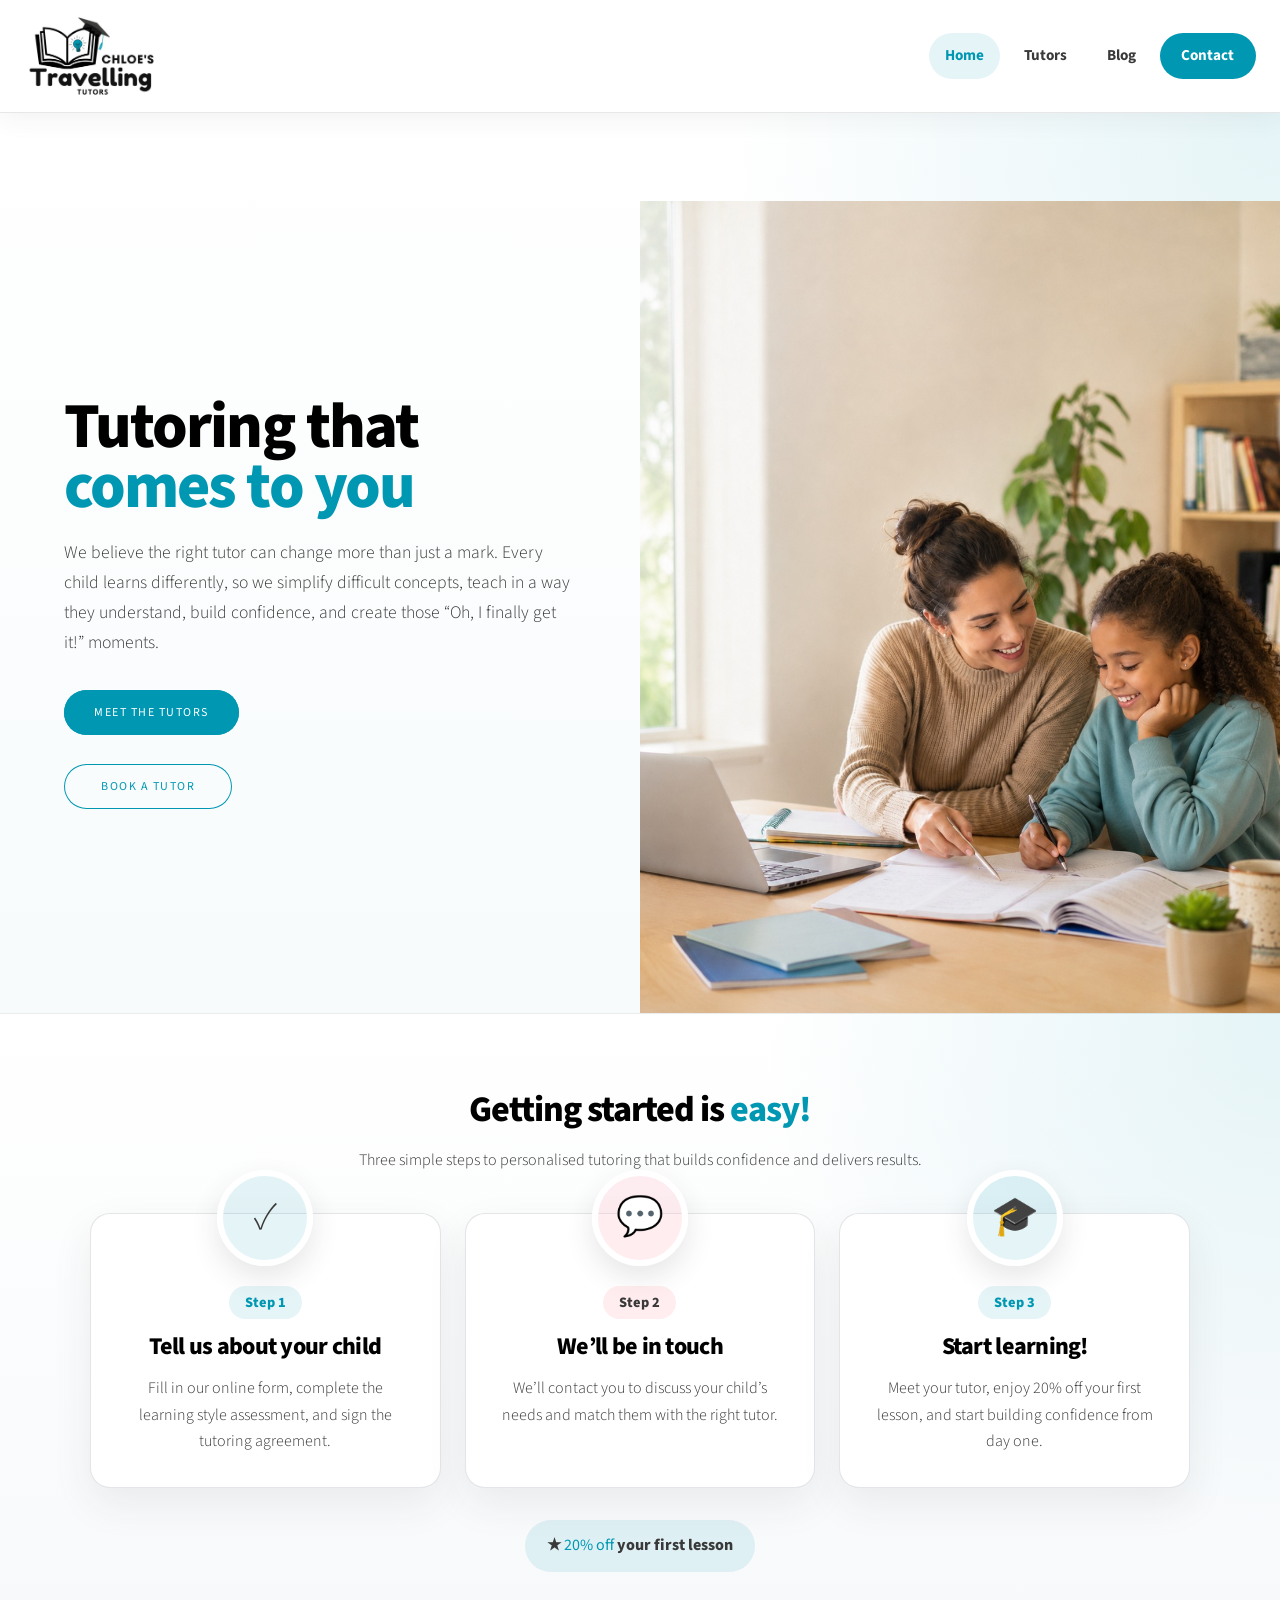
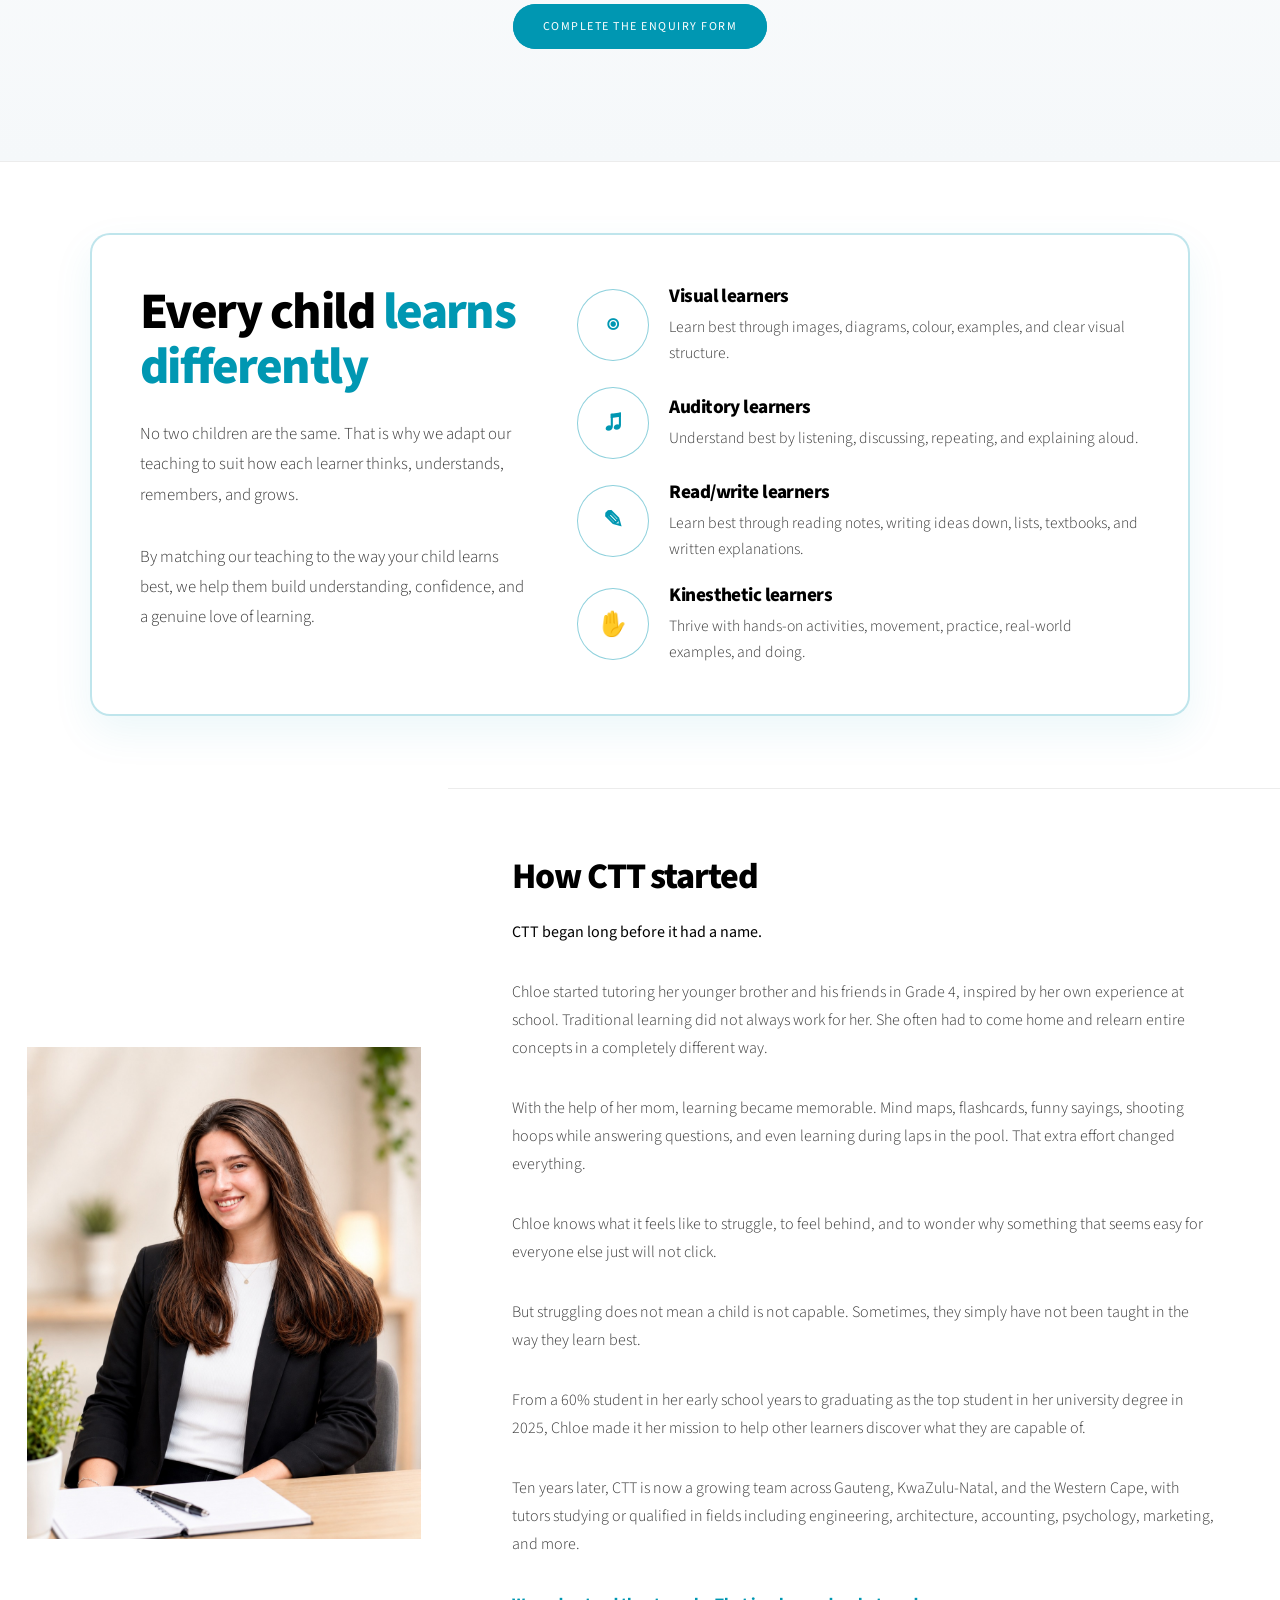
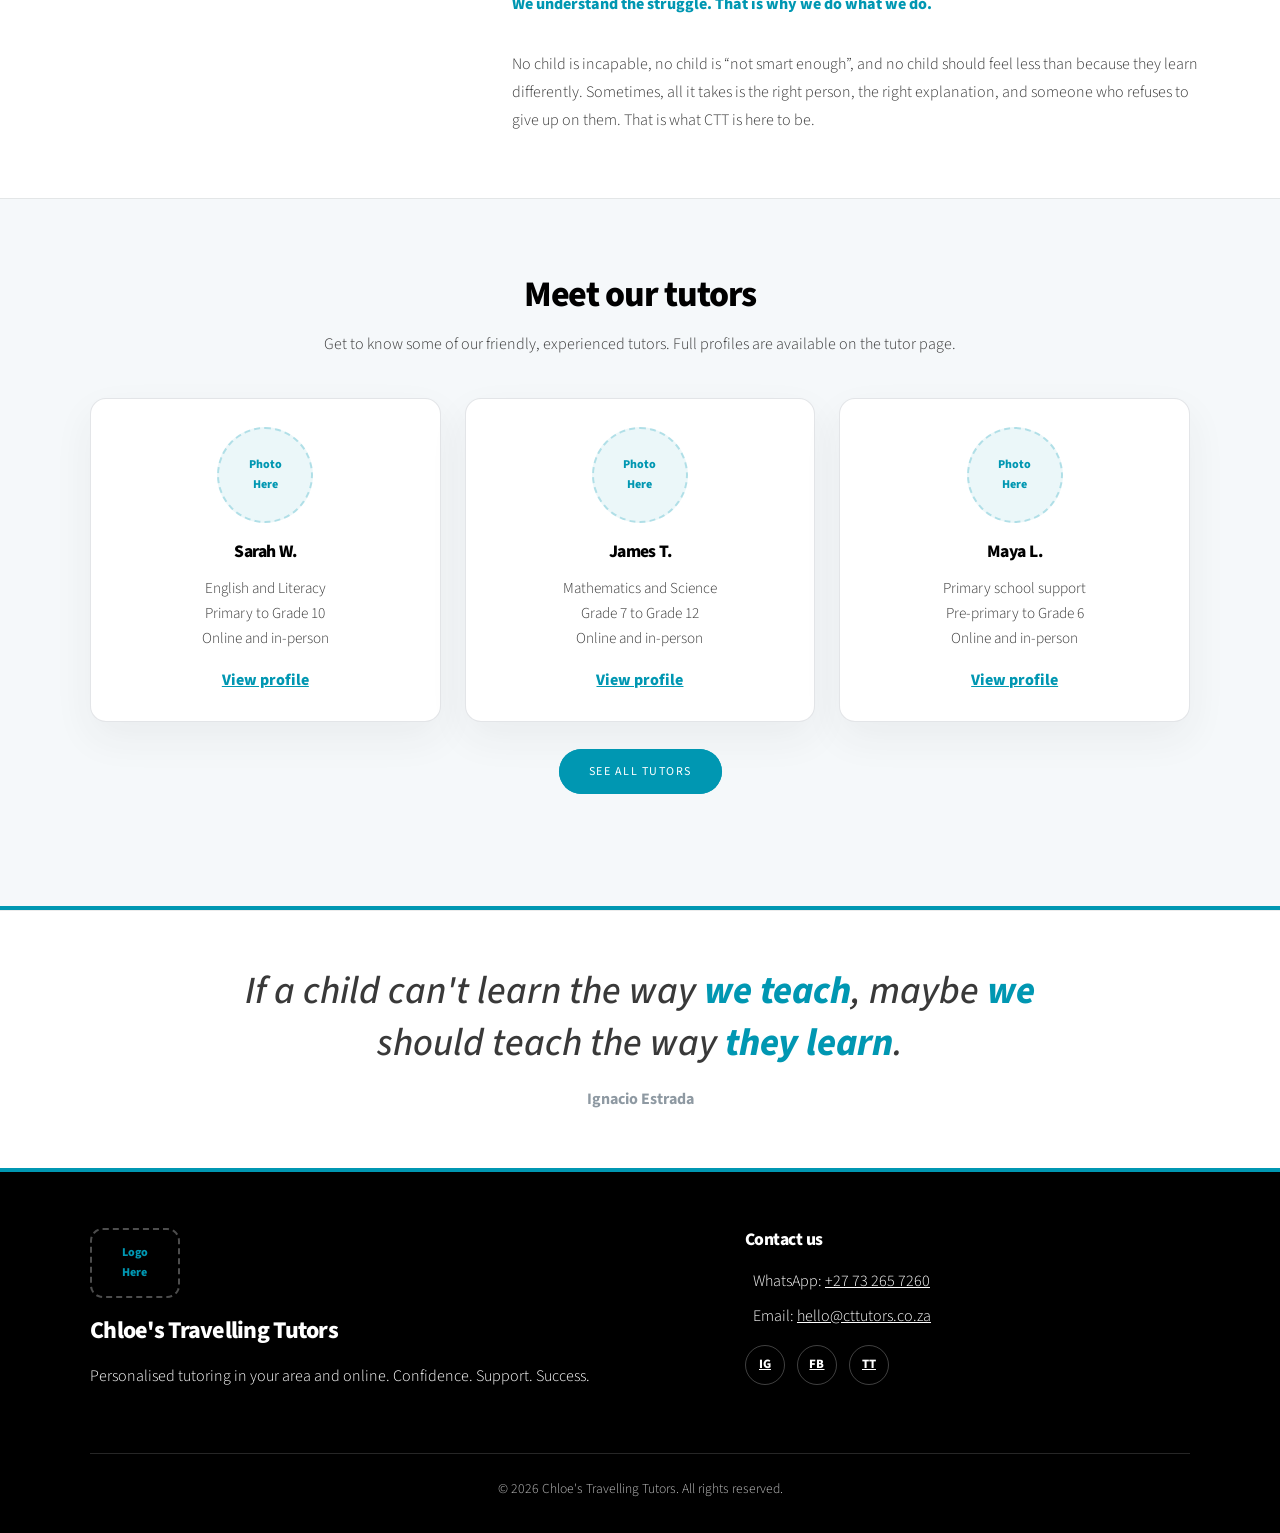
==== commit 55fd9b71: "Update index.html Multiple fixes for Chloe - mainly visual improvements" ====
--- a/index.html
+++ b/index.html
@@ -2,13 +2,226 @@
 <html>
 	<head>
 		<title>Chloe's Travelling Tutors | Home</title>
+
 		<meta charset="utf-8" />
-		<meta name="viewport" content="width=device-width, initial-scale=1, user-scalable=no" />
-		<meta name="description" content="Chloe's Travelling Tutors offers personalised tutoring in your area and online. Confidence. Support. Success." />
+
+		<meta
+			name="viewport"
+			content="width=device-width, initial-scale=1, user-scalable=no"
+		/>
+
+		<meta
+			name="description"
+			content="Chloe's Travelling Tutors offers personalised tutoring in your area and online. Confidence. Support. Success."
+		/>
 
 		<link rel="stylesheet" href="assets/css/main.css" />
 		<link rel="stylesheet" href="assets/css/ctt-custom.css" />
-		<noscript><link rel="stylesheet" href="assets/css/noscript.css" /></noscript>
+
+		<noscript>
+			<link rel="stylesheet" href="assets/css/noscript.css" />
+		</noscript>
+
+		<style>
+			/* =========================================================
+			   Getting started section
+			   ========================================================= */
+
+			.ctt-start-section {
+				background:
+					radial-gradient(
+						circle at top right,
+						rgba(0, 151, 178, 0.1),
+						transparent 35%
+					),
+					linear-gradient(180deg, #ffffff 0%, #f5f8fa 100%);
+			}
+
+			.ctt-start-grid {
+				display: grid;
+				grid-template-columns: repeat(3, minmax(0, 1fr));
+				gap: 1.5rem;
+				margin-top: 2rem;
+			}
+
+			.ctt-start-card {
+				position: relative;
+				text-align: center;
+				padding: 4.5rem 1.75rem 2rem;
+				background: #ffffff;
+				border: 1px solid rgba(142, 153, 162, 0.25);
+				border-radius: 1.25rem;
+				box-shadow: 0 1rem 2.5rem rgba(57, 57, 57, 0.08);
+			}
+
+			.ctt-start-icon {
+				position: absolute;
+				top: -2.75rem;
+				left: 50%;
+				width: 6rem;
+				height: 6rem;
+				transform: translateX(-50%);
+				display: flex;
+				align-items: center;
+				justify-content: center;
+				border: 0.4rem solid #ffffff;
+				border-radius: 50%;
+				background: rgba(0, 151, 178, 0.1);
+				box-shadow: 0 0.75rem 1.75rem rgba(57, 57, 57, 0.12);
+				font-size: 2.4rem;
+			}
+
+			.ctt-start-card:nth-child(2) .ctt-start-icon {
+				background: rgba(255, 182, 193, 0.25);
+			}
+
+			.ctt-step-label {
+				display: inline-block;
+				margin-bottom: 0.7rem;
+				padding: 0.3rem 1rem;
+				border-radius: 999px;
+				background: rgba(0, 151, 178, 0.1);
+				color: #0097b2;
+				font-size: 0.9rem;
+				font-weight: 800;
+			}
+
+			.ctt-start-card:nth-child(2) .ctt-step-label {
+				background: rgba(255, 182, 193, 0.25);
+				color: #393939;
+			}
+
+			.ctt-start-card h3 {
+				margin-bottom: 0.75rem;
+			}
+
+			.ctt-start-card p {
+				margin-bottom: 0;
+			}
+
+			.ctt-start-offer {
+				width: fit-content;
+				margin: 2rem auto 0;
+				padding: 0.8rem 1.4rem;
+				border-radius: 999px;
+				background: rgba(0, 151, 178, 0.1);
+				color: #393939;
+				font-weight: 800;
+				text-align: center;
+			}
+
+			.ctt-start-offer strong {
+				color: #0097b2;
+			}
+
+			.ctt-start-actions {
+				margin-top: 2rem;
+			}
+
+			/* =========================================================
+			   Learning styles section
+			   ========================================================= */
+
+			.ctt-learning-box {
+				padding: 3rem;
+			}
+
+			.ctt-learning-layout {
+				grid-template-columns: 0.9fr 1.3fr;
+				gap: 3rem;
+				align-items: center;
+			}
+
+			.ctt-learning-intro h2 {
+				font-size: clamp(2.25rem, 4vw, 4rem);
+				line-height: 1.08;
+				margin-bottom: 1.5rem;
+			}
+
+			.ctt-learning-intro p {
+				font-size: 1.05rem;
+				line-height: 1.8;
+			}
+
+			.ctt-learning-list {
+				gap: 1.25rem;
+			}
+
+			.ctt-learning-item {
+				grid-template-columns: 4.5rem 1fr;
+				gap: 1.25rem;
+				align-items: center;
+			}
+
+			.ctt-learning-item .ctt-icon {
+				width: 4.5rem;
+				height: 4.5rem;
+				margin: 0;
+				font-size: 1.5rem;
+				background: #ffffff;
+				border: 1px solid rgba(0, 151, 178, 0.45);
+			}
+
+			.ctt-learning-item h3 {
+				font-size: 1.2rem;
+				margin-bottom: 0.35rem;
+			}
+
+			.ctt-learning-item p {
+				font-size: 0.98rem;
+				line-height: 1.65;
+			}
+
+			/* =========================================================
+			   CTT story section
+			   ========================================================= */
+
+			.ctt-chloe-section .content {
+				padding-top: 3rem;
+				padding-bottom: 3rem;
+			}
+
+			.ctt-chloe-section .content p {
+				line-height: 1.75;
+			}
+
+			.ctt-story-highlight {
+				color: #0097b2;
+				font-weight: 800;
+			}
+
+			@media screen and (max-width: 980px) {
+				.ctt-start-grid {
+					grid-template-columns: 1fr;
+					gap: 4.5rem;
+				}
+
+				.ctt-learning-layout {
+					grid-template-columns: 1fr;
+					gap: 2rem;
+				}
+			}
+
+			@media screen and (max-width: 736px) {
+				.ctt-start-card {
+					padding: 4.25rem 1.35rem 1.75rem;
+				}
+
+				.ctt-learning-box {
+					padding: 1.5rem;
+				}
+
+				.ctt-learning-item {
+					grid-template-columns: 3.75rem 1fr;
+					gap: 1rem;
+				}
+
+				.ctt-learning-item .ctt-icon {
+					width: 3.75rem;
+					height: 3.75rem;
+				}
+			}
+		</style>
 	</head>
 
 	<body class="is-preload">
@@ -17,21 +230,45 @@
 
 		<div id="wrapper" class="divided">
 
-			<section class="banner style1 orient-left content-align-left image-position-right fullscreen onload-image-fade-in onload-content-fade-right ctt-hero" id="home">
+			<!-- =====================================================
+			     Hero section
+			     ===================================================== -->
+
+			<section
+				class="banner style1 orient-left content-align-left image-position-right fullscreen onload-image-fade-in onload-content-fade-right ctt-hero"
+				id="home"
+			>
 				<div class="content">
 					<h1>
-						Tutoring that <span class="ctt-accent">comes to you</span>
+						Tutoring that
+						<span class="ctt-accent">comes to you</span>
 					</h1>
 
 					<p class="major">
-						Chloe's Travelling Tutors offers personalised tutoring in your area and online.
-						Our caring tutors are matched to each learner's needs to help them build confidence,
-						strengthen understanding, and achieve their goals.
+						We believe the right tutor can change more than just a mark.
+						Every child learns differently, so we simplify difficult concepts,
+						teach in a way they understand, build confidence, and create those
+						“Oh, I finally get it!” moments.
 					</p>
 
 					<ul class="actions stacked">
-						<li><a href="tutors.html" class="button big wide primary">Meet the Tutors</a></li>
-						<li><a href="contact.html" class="button big wide secondary">Book a Tutor</a></li>
+						<li>
+							<a
+								href="tutors.html"
+								class="button big wide primary"
+							>
+								Meet the Tutors
+							</a>
+						</li>
+
+						<li>
+							<a
+								href="contact.html"
+								class="button big wide secondary"
+							>
+								Book a Tutor
+							</a>
+						</li>
 					</ul>
 				</div>
 
@@ -43,108 +280,265 @@
 				</div>
 			</section>
 
-			<section class="ctt-section ctt-section-light">
+			<!-- =====================================================
+			     Getting started
+			     ===================================================== -->
+
+			<section class="ctt-section ctt-start-section">
 				<div class="ctt-inner">
+
 					<div class="ctt-section-title">
-						<h2>What is CTT?</h2>
+						<h2>
+							Getting started is
+							<span class="ctt-accent">easy!</span>
+						</h2>
+
 						<p>
-							CTT helps learners grow through personalised support, confidence-building lessons,
-							and flexible tutoring either in person or online.
+							Three simple steps to personalised tutoring that builds
+							confidence and delivers results.
 						</p>
 					</div>
 
-					<div class="ctt-card-grid">
-						<div class="ctt-card">
-							<div class="ctt-icon">01</div>
-							<h3>In-person or online</h3>
+					<div class="ctt-start-grid">
+
+						<div class="ctt-start-card">
+							<div class="ctt-start-icon" aria-hidden="true">
+								✓
+							</div>
+
+							<span class="ctt-step-label">
+								Step 1
+							</span>
+
+							<h3>Tell us about your child</h3>
+
 							<p>
-								Choose the option that works best for your family. We can come to you or connect online.
+								Fill in our online form, complete the learning style
+								assessment, and sign the tutoring agreement.
 							</p>
 						</div>
 
-						<div class="ctt-card">
-							<div class="ctt-icon">02</div>
-							<h3>Matched to your needs</h3>
+						<div class="ctt-start-card">
+							<div class="ctt-start-icon" aria-hidden="true">
+								💬
+							</div>
+
+							<span class="ctt-step-label">
+								Step 2
+							</span>
+
+							<h3>We’ll be in touch</h3>
+
 							<p>
-								We get to know each learner and match them with a tutor suited to their goals.
+								We’ll contact you to discuss your child’s needs and
+								match them with the right tutor.
 							</p>
 						</div>
 
-						<div class="ctt-card">
-							<div class="ctt-icon">03</div>
-							<h3>Support across grades</h3>
+						<div class="ctt-start-card">
+							<div class="ctt-start-icon" aria-hidden="true">
+								🎓
+							</div>
+
+							<span class="ctt-step-label">
+								Step 3
+							</span>
+
+							<h3>Start learning!</h3>
+
 							<p>
-								From primary to senior levels, we support a wide range of subjects and learning needs.
+								Meet your tutor, enjoy 20% off your first lesson,
+								and start building confidence from day one.
 							</p>
 						</div>
+
 					</div>
+
+					<div class="ctt-start-offer">
+						★ <strong>20% off</strong> your first lesson
+					</div>
+
+					<ul class="actions special ctt-start-actions">
+						<li>
+							<a
+								href="contact.html"
+								class="button big primary"
+							>
+								Complete the Enquiry Form
+							</a>
+						</li>
+					</ul>
+
 				</div>
 			</section>
 
+			<!-- =====================================================
+			     Learning styles
+			     ===================================================== -->
+
 			<section class="ctt-section">
 				<div class="ctt-inner">
+
 					<div class="ctt-learning-box">
 						<div class="ctt-learning-layout">
-							<div>
-								<h2>Every child <span class="ctt-accent">learns differently</span></h2>
+
+							<div class="ctt-learning-intro">
+								<h2>
+									Every child
+									<span class="ctt-accent">
+										learns differently
+									</span>
+								</h2>
+
 								<p>
-									No two children are the same. That is why we adapt our teaching to suit how each learner
-									thinks, understands, remembers, and grows.
+									No two children are the same. That is why we adapt
+									our teaching to suit how each learner thinks,
+									understands, remembers, and grows.
 								</p>
+
 								<p>
-									By matching our teaching to the way your child learns best, we help them build
-									understanding, confidence, and a genuine love of learning.
+									By matching our teaching to the way your child learns
+									best, we help them build understanding, confidence,
+									and a genuine love of learning.
 								</p>
 							</div>
 
 							<div class="ctt-learning-list">
+
 								<div class="ctt-learning-item">
-									<div class="ctt-icon">👁</div>
+									<div class="ctt-icon" aria-hidden="true">
+										◉
+									</div>
+
 									<div>
 										<h3>Visual learners</h3>
-										<p>Learn best through images, diagrams, colour, examples, and clear visual structure.</p>
+
+										<p>
+											Learn best through images, diagrams, colour,
+											examples, and clear visual structure.
+										</p>
 									</div>
 								</div>
 
 								<div class="ctt-learning-item">
-									<div class="ctt-icon">👂</div>
+									<div class="ctt-icon" aria-hidden="true">
+										♫
+									</div>
+
 									<div>
 										<h3>Auditory learners</h3>
-										<p>Understand best by listening, discussing, repeating, and explaining aloud.</p>
+
+										<p>
+											Understand best by listening, discussing,
+											repeating, and explaining aloud.
+										</p>
 									</div>
 								</div>
 
 								<div class="ctt-learning-item">
-									<div class="ctt-icon">✋</div>
+									<div class="ctt-icon" aria-hidden="true">
+										✎
+									</div>
+
 									<div>
-										<h3>Practical learners</h3>
-										<p>Thrive with hands-on activities, examples, practice questions, and real-world links.</p>
+										<h3>Read/write learners</h3>
+
+										<p>
+											Learn best through reading notes, writing ideas
+											down, lists, textbooks, and written explanations.
+										</p>
 									</div>
 								</div>
 
 								<div class="ctt-learning-item">
-									<div class="ctt-icon">✓</div>
+									<div class="ctt-icon" aria-hidden="true">
+										✋
+									</div>
+
 									<div>
-										<h3>Step-by-step learners</h3>
-										<p>Benefit from structure, guided practice, simple routines, and repeated reinforcement.</p>
+										<h3>Kinesthetic learners</h3>
+
+										<p>
+											Thrive with hands-on activities, movement,
+											practice, real-world examples, and doing.
+										</p>
 									</div>
 								</div>
+
 							</div>
 						</div>
 					</div>
+
 				</div>
 			</section>
 
-			<section class="spotlight style1 orient-right content-align-left image-position-center onscroll-image-fade-in ctt-chloe-section">
+			<!-- =====================================================
+			     How CTT started
+			     ===================================================== -->
+
+			<section
+				class="spotlight style1 orient-right content-align-left image-position-center onscroll-image-fade-in ctt-chloe-section"
+			>
 				<div class="content">
 					<h2>How CTT started</h2>
-					<p>
-						Chloe's Travelling Tutors began from a passion for helping learners feel confident,
-						supported, and capable. What started as a small tutoring service has grown into a trusted
-						team of tutors who love making a positive difference in students' lives.
-					</p>
-					<p>
-						Today, CTT connects families with caring, qualified tutors across the community and online.
+
+					<p>
+						<strong>CTT began long before it had a name.</strong>
+					</p>
+
+					<p>
+						Chloe started tutoring her younger brother and his friends
+						in Grade 4, inspired by her own experience at school.
+						Traditional learning did not always work for her. She often
+						had to come home and relearn entire concepts in a completely
+						different way.
+					</p>
+
+					<p>
+						With the help of her mom, learning became memorable.
+						Mind maps, flashcards, funny sayings, shooting hoops while
+						answering questions, and even learning during laps in the
+						pool. That extra effort changed everything.
+					</p>
+
+					<p>
+						Chloe knows what it feels like to struggle, to feel behind,
+						and to wonder why something that seems easy for everyone else
+						just will not click.
+					</p>
+
+					<p>
+						But struggling does not mean a child is not capable.
+						Sometimes, they simply have not been taught in the way they
+						learn best.
+					</p>
+
+					<p>
+						From a 60% student in her early school years to graduating
+						as the top student in her university degree in 2025, Chloe
+						made it her mission to help other learners discover what
+						they are capable of.
+					</p>
+
+					<p>
+						Ten years later, CTT is now a growing team across Gauteng,
+						KwaZulu-Natal, and the Western Cape, with tutors studying
+						or qualified in fields including engineering, architecture,
+						accounting, psychology, marketing, and more.
+					</p>
+
+					<p>
+						<span class="ctt-story-highlight">
+							We understand the struggle. That is why we do what we do.
+						</span>
+					</p>
+
+					<p>
+						No child is incapable, no child is “not smart enough”, and
+						no child should feel less than because they learn differently.
+						Sometimes, all it takes is the right person, the right
+						explanation, and someone who refuses to give up on them.
+						That is what CTT is here to be.
 					</p>
 				</div>
 
@@ -156,101 +550,112 @@
 				</div>
 			</section>
 
+			<!-- =====================================================
+			     Meet our tutors
+			     ===================================================== -->
+
 			<section class="ctt-section ctt-section-light">
 				<div class="ctt-inner">
+
 					<div class="ctt-section-title">
 						<h2>Meet our tutors</h2>
+
 						<p>
-							Get to know some of our friendly, experienced tutors. Full profiles are available on the tutor page.
+							Get to know some of our friendly, experienced tutors.
+							Full profiles are available on the tutor page.
 						</p>
 					</div>
 
 					<div class="ctt-card-grid">
+
 						<div class="ctt-card ctt-tutor-card">
-							<div class="ctt-avatar">Photo<br />Here</div>
+							<div class="ctt-avatar">
+								Photo<br />Here
+							</div>
+
 							<h3>Sarah W.</h3>
+
 							<p>English and Literacy</p>
 							<p>Primary to Grade 10</p>
 							<p>Online and in-person</p>
-							<a href="tutors.html" class="ctt-small-link">View profile</a>
+
+							<a
+								href="tutors.html"
+								class="ctt-small-link"
+							>
+								View profile
+							</a>
 						</div>
 
 						<div class="ctt-card ctt-tutor-card">
-							<div class="ctt-avatar">Photo<br />Here</div>
+							<div class="ctt-avatar">
+								Photo<br />Here
+							</div>
+
 							<h3>James T.</h3>
+
 							<p>Mathematics and Science</p>
 							<p>Grade 7 to Grade 12</p>
 							<p>Online and in-person</p>
-							<a href="tutors.html" class="ctt-small-link">View profile</a>
+
+							<a
+								href="tutors.html"
+								class="ctt-small-link"
+							>
+								View profile
+							</a>
 						</div>
 
 						<div class="ctt-card ctt-tutor-card">
-							<div class="ctt-avatar">Photo<br />Here</div>
+							<div class="ctt-avatar">
+								Photo<br />Here
+							</div>
+
 							<h3>Maya L.</h3>
+
 							<p>Primary school support</p>
 							<p>Pre-primary to Grade 6</p>
 							<p>Online and in-person</p>
-							<a href="tutors.html" class="ctt-small-link">View profile</a>
+
+							<a
+								href="tutors.html"
+								class="ctt-small-link"
+							>
+								View profile
+							</a>
 						</div>
+
 					</div>
 
 					<br />
 
 					<ul class="actions special">
-						<li><a href="tutors.html" class="button primary">See all tutors</a></li>
+						<li>
+							<a
+								href="tutors.html"
+								class="button primary"
+							>
+								See All Tutors
+							</a>
+						</li>
 					</ul>
+
 				</div>
 			</section>
 
+			<!-- =====================================================
+			     Quote
+			     ===================================================== -->
+
 			<section class="ctt-quote">
 				<blockquote>
-					If a child can't learn the way <strong>we teach</strong>, maybe <strong>we</strong> should teach the way <strong>they learn</strong>.
+					If a child can't learn the way
+					<strong>we teach</strong>, maybe
+					<strong>we</strong> should teach the way
+					<strong>they learn</strong>.
 				</blockquote>
+
 				<cite>Ignacio Estrada</cite>
-			</section>
-
-			<section class="ctt-section">
-				<div class="ctt-inner">
-					<div class="ctt-section-title">
-						<h2>Subjects we support</h2>
-						<p>
-							We support learners from Grade 1 to Grade 12 across core school subjects,
-							study skills, homework support, and exam preparation.
-						</p>
-					</div>
-
-					<div class="ctt-subject-list">
-						<div class="ctt-subject">Mathematics</div>
-						<div class="ctt-subject">English</div>
-						<div class="ctt-subject">Afrikaans</div>
-						<div class="ctt-subject">Natural Sciences</div>
-						<div class="ctt-subject">Life Sciences</div>
-						<div class="ctt-subject">Physical Sciences</div>
-						<div class="ctt-subject">Social Sciences</div>
-						<div class="ctt-subject">History</div>
-						<div class="ctt-subject">Geography</div>
-						<div class="ctt-subject">EMS</div>
-						<div class="ctt-subject">Accounting</div>
-						<div class="ctt-subject">Business Studies</div>
-						<div class="ctt-subject">Economics</div>
-						<div class="ctt-subject">CAT</div>
-						<div class="ctt-subject">IT</div>
-						<div class="ctt-subject">Study Skills</div>
-						<div class="ctt-subject">Homework Support</div>
-						<div class="ctt-subject">Exam Preparation</div>
-						<div class="ctt-subject">Reading Support</div>
-						<div class="ctt-subject">Writing Support</div>
-					</div>
-
-					<div class="ctt-degree-box">
-						<h3>University degree support</h3>
-						<p>
-							We also leave space for university-level support where suitable tutors are available.
-							This can include academic writing, statistics, mathematics, accounting, economics,
-							business modules, education modules, research support, and selected degree-specific subjects.
-						</p>
-					</div>
-				</div>
 			</section>
 
 			<div id="site-footer"></div>
--- a/assets/css/ctt-custom.css
+++ b/assets/css/ctt-custom.css
@@ -612,21 +612,19 @@
 	display: flex;
 	align-items: center;
 	justify-content: flex-start;
-	width: 15rem;
-	height: 6rem;
-	overflow: hidden;
+	width: 16rem;
+	height: 5.5rem;
 	border-bottom: 0;
 	text-decoration: none;
 }
 
 .ctt-logo {
 	display: block;
-	width: 15rem;
-	height: 6rem;
-	max-width: none;
+	width: 100%;
+	height: 100%;
+	max-width: 100%;
 	object-fit: contain;
-	transform: scale(2);
-	transform-origin: left center;
+	object-position: left center;
 }
 
 .ctt-navigation {
@@ -764,15 +762,9 @@
 	}
 
 	.ctt-brand {
-		width: 11rem;
-		height: 5rem;
-	}
-
-	.ctt-logo {
-		width: 11rem;
-		height: 5rem;
-		transform: scale(1.7);
-	}
+	width: 12rem;
+	height: 4.5rem;
+}
 
 	.ctt-menu-toggle {
 		display: block;
@@ -817,13 +809,7 @@
 	}
 
 	.ctt-brand {
-		width: 9rem;
-		height: 4.25rem;
-	}
-
-	.ctt-logo {
-		width: 9rem;
-		height: 4.25rem;
-		transform: scale(1.6);
-	}
-}
+	width: 10rem;
+	height: 4rem;
+}
+}
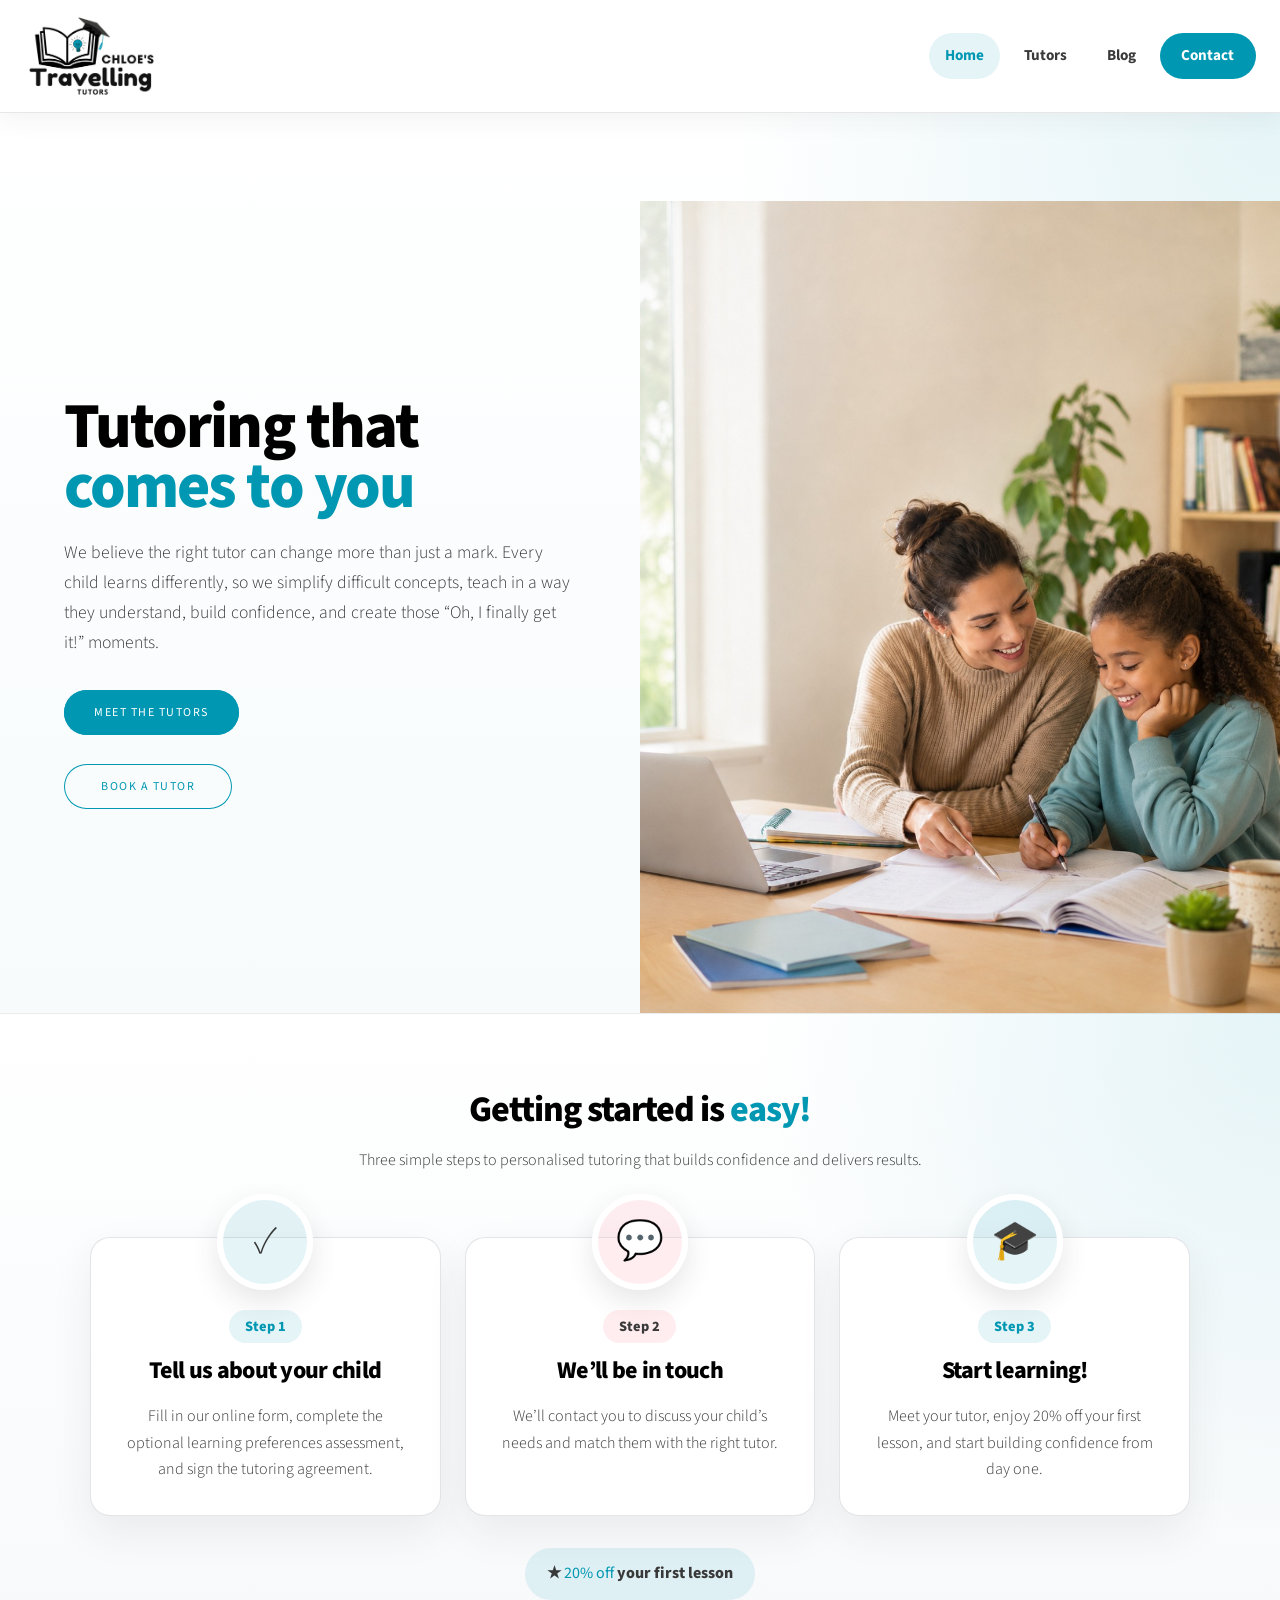
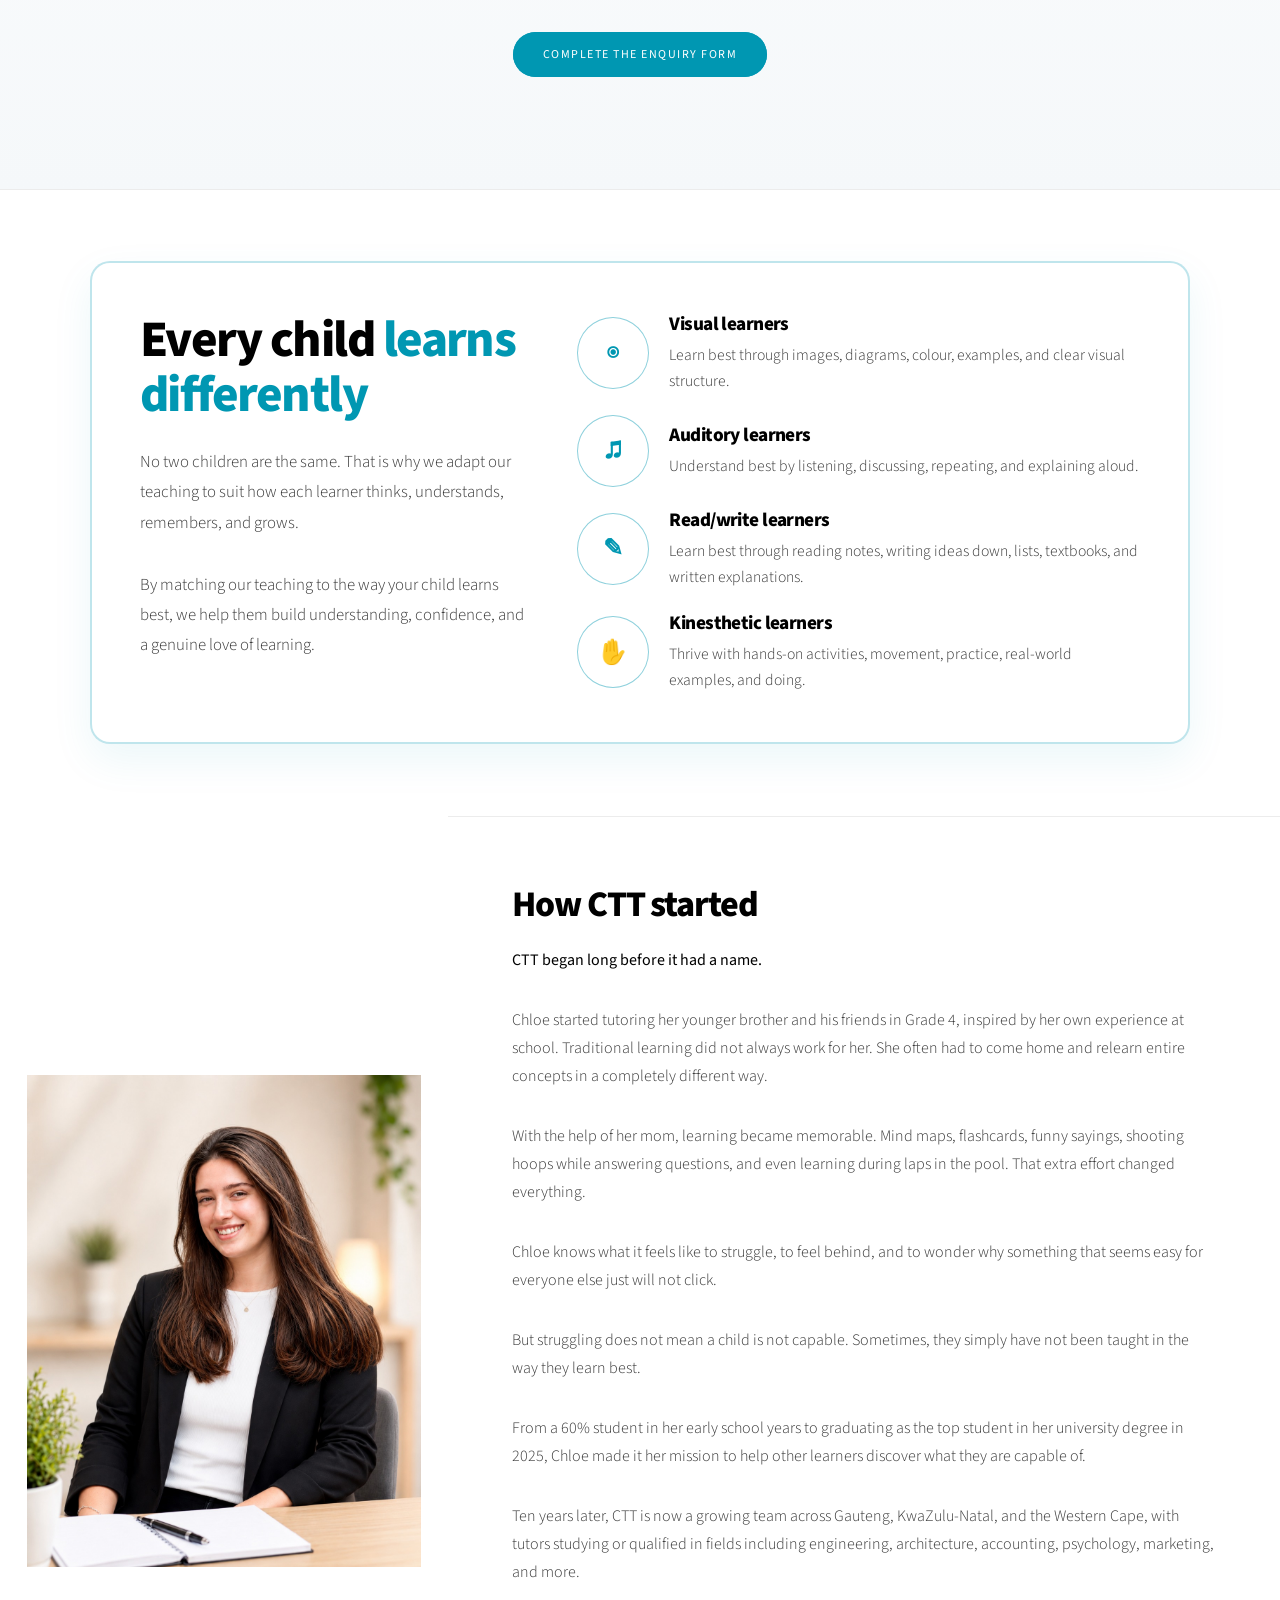
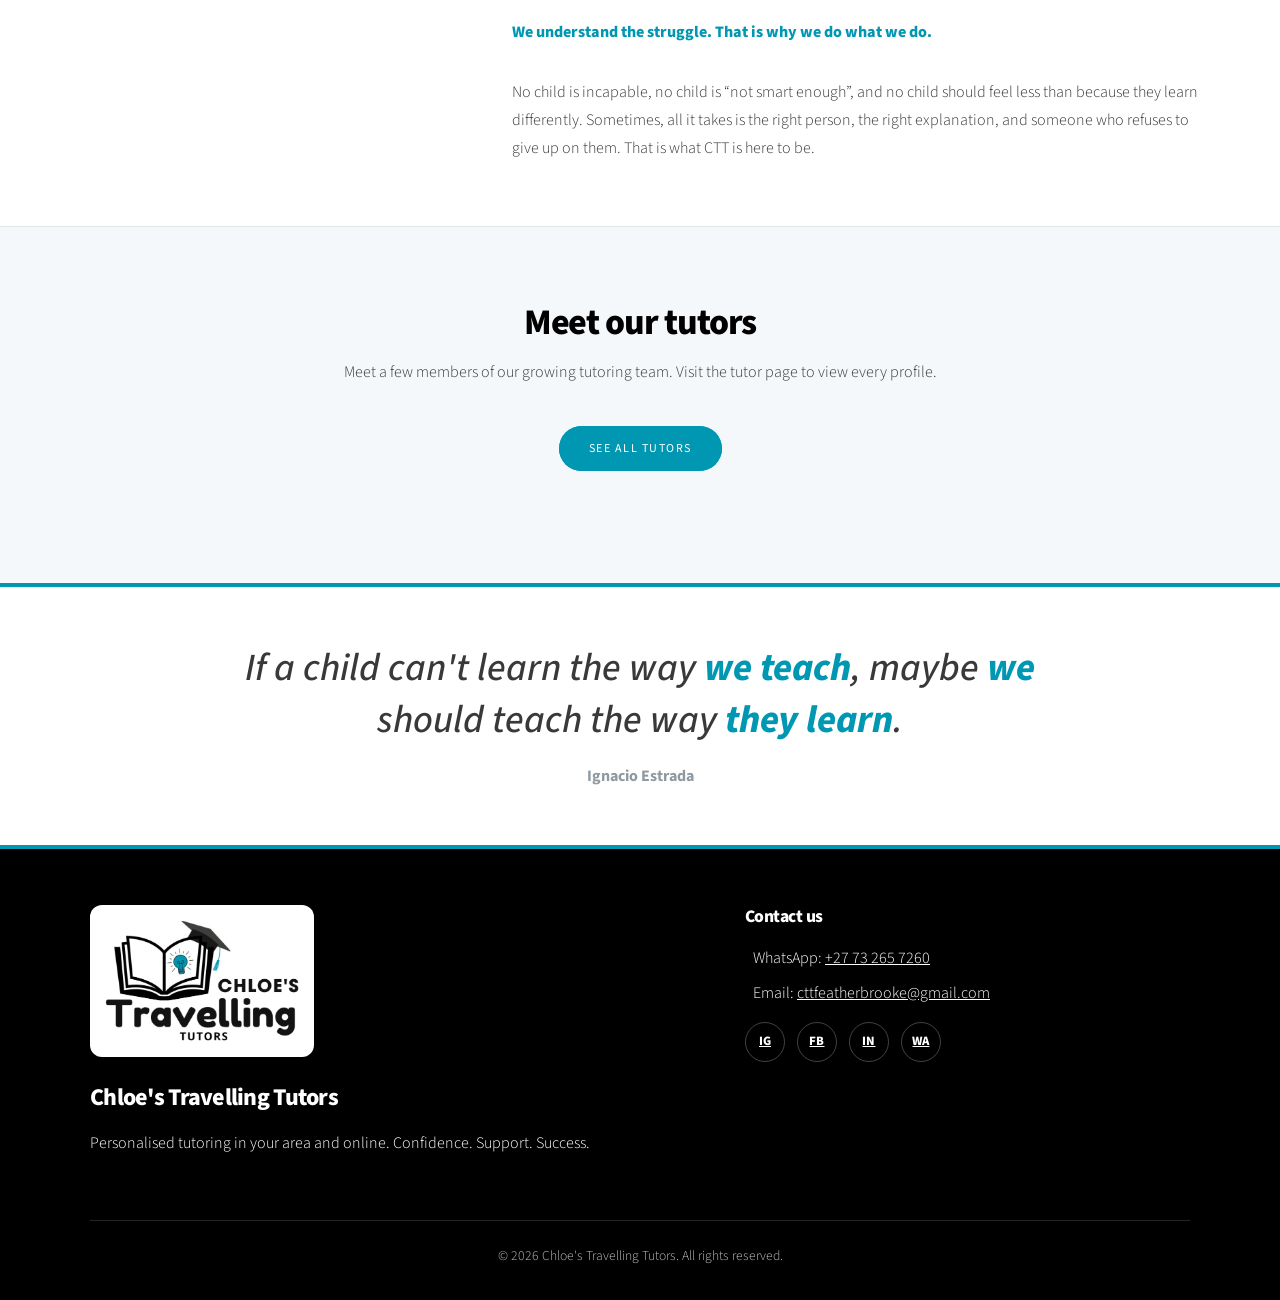
==== commit 9b1c38cb: "Update index.html Adding tutors images etc linking from json db" ====
--- a/index.html
+++ b/index.html
@@ -2,38 +2,18 @@
 <html>
 	<head>
 		<title>Chloe's Travelling Tutors | Home</title>
-
 		<meta charset="utf-8" />
-
-		<meta
-			name="viewport"
-			content="width=device-width, initial-scale=1, user-scalable=no"
-		/>
-
-		<meta
-			name="description"
-			content="Chloe's Travelling Tutors offers personalised tutoring in your area and online. Confidence. Support. Success."
-		/>
+		<meta name="viewport" content="width=device-width, initial-scale=1, user-scalable=no" />
+		<meta name="description" content="Chloe's Travelling Tutors offers personalised tutoring in your area and online." />
 
 		<link rel="stylesheet" href="assets/css/main.css" />
 		<link rel="stylesheet" href="assets/css/ctt-custom.css" />
-
-		<noscript>
-			<link rel="stylesheet" href="assets/css/noscript.css" />
-		</noscript>
+		<noscript><link rel="stylesheet" href="assets/css/noscript.css" /></noscript>
 
 		<style>
-			/* =========================================================
-			   Getting started section
-			   ========================================================= */
-
 			.ctt-start-section {
 				background:
-					radial-gradient(
-						circle at top right,
-						rgba(0, 151, 178, 0.1),
-						transparent 35%
-					),
+					radial-gradient(circle at top right, rgba(0, 151, 178, 0.1), transparent 35%),
 					linear-gradient(180deg, #ffffff 0%, #f5f8fa 100%);
 			}
 
@@ -41,7 +21,7 @@
 				display: grid;
 				grid-template-columns: repeat(3, minmax(0, 1fr));
 				gap: 1.5rem;
-				margin-top: 2rem;
+				margin-top: 4rem;
 			}
 
 			.ctt-start-card {
@@ -91,10 +71,6 @@
 				color: #393939;
 			}
 
-			.ctt-start-card h3 {
-				margin-bottom: 0.75rem;
-			}
-
 			.ctt-start-card p {
 				margin-bottom: 0;
 			}
@@ -118,10 +94,6 @@
 				margin-top: 2rem;
 			}
 
-			/* =========================================================
-			   Learning styles section
-			   ========================================================= */
-
 			.ctt-learning-box {
 				padding: 3rem;
 			}
@@ -172,10 +144,6 @@
 				line-height: 1.65;
 			}
 
-			/* =========================================================
-			   CTT story section
-			   ========================================================= */
-
 			.ctt-chloe-section .content {
 				padding-top: 3rem;
 				padding-bottom: 3rem;
@@ -230,436 +198,198 @@
 
 		<div id="wrapper" class="divided">
 
-			<!-- =====================================================
-			     Hero section
-			     ===================================================== -->
-
-			<section
-				class="banner style1 orient-left content-align-left image-position-right fullscreen onload-image-fade-in onload-content-fade-right ctt-hero"
-				id="home"
-			>
+			<section class="banner style1 orient-left content-align-left image-position-right fullscreen onload-image-fade-in onload-content-fade-right ctt-hero" id="home">
 				<div class="content">
-					<h1>
-						Tutoring that
-						<span class="ctt-accent">comes to you</span>
-					</h1>
+					<h1>Tutoring that <span class="ctt-accent">comes to you</span></h1>
 
 					<p class="major">
-						We believe the right tutor can change more than just a mark.
-						Every child learns differently, so we simplify difficult concepts,
-						teach in a way they understand, build confidence, and create those
-						“Oh, I finally get it!” moments.
+						We believe the right tutor can change more than just a mark. Every child learns differently,
+						so we simplify difficult concepts, teach in a way they understand, build confidence, and create
+						those “Oh, I finally get it!” moments.
 					</p>
 
 					<ul class="actions stacked">
-						<li>
-							<a
-								href="tutors.html"
-								class="button big wide primary"
-							>
-								Meet the Tutors
-							</a>
-						</li>
-
-						<li>
-							<a
-								href="contact.html"
-								class="button big wide secondary"
-							>
-								Book a Tutor
-							</a>
-						</li>
+						<li><a href="tutors.html" class="button big wide primary">Meet the Tutors</a></li>
+						<li><a href="contact.html" class="button big wide secondary">Book a Tutor</a></li>
 					</ul>
 				</div>
 
 				<div class="image">
-					<img
-						src="images/index_open_image.jpeg"
-						alt="Chloe's Travelling Tutors providing personalised tutoring"
-					/>
-				</div>
-			</section>
-
-			<!-- =====================================================
-			     Getting started
-			     ===================================================== -->
+					<img src="images/index_open_image.jpeg" alt="Chloe's Travelling Tutors providing personalised tutoring" />
+				</div>
+			</section>
 
 			<section class="ctt-section ctt-start-section">
 				<div class="ctt-inner">
-
 					<div class="ctt-section-title">
-						<h2>
-							Getting started is
-							<span class="ctt-accent">easy!</span>
-						</h2>
-
-						<p>
-							Three simple steps to personalised tutoring that builds
-							confidence and delivers results.
-						</p>
+						<h2>Getting started is <span class="ctt-accent">easy!</span></h2>
+						<p>Three simple steps to personalised tutoring that builds confidence and delivers results.</p>
 					</div>
 
 					<div class="ctt-start-grid">
-
 						<div class="ctt-start-card">
-							<div class="ctt-start-icon" aria-hidden="true">
-								✓
-							</div>
-
-							<span class="ctt-step-label">
-								Step 1
-							</span>
-
+							<div class="ctt-start-icon" aria-hidden="true">✓</div>
+							<span class="ctt-step-label">Step 1</span>
 							<h3>Tell us about your child</h3>
-
-							<p>
-								Fill in our online form, complete the learning style
-								assessment, and sign the tutoring agreement.
-							</p>
+							<p>Fill in our online form, complete the optional learning preferences assessment, and sign the tutoring agreement.</p>
 						</div>
 
 						<div class="ctt-start-card">
-							<div class="ctt-start-icon" aria-hidden="true">
-								💬
-							</div>
-
-							<span class="ctt-step-label">
-								Step 2
-							</span>
-
+							<div class="ctt-start-icon" aria-hidden="true">💬</div>
+							<span class="ctt-step-label">Step 2</span>
 							<h3>We’ll be in touch</h3>
-
-							<p>
-								We’ll contact you to discuss your child’s needs and
-								match them with the right tutor.
-							</p>
+							<p>We’ll contact you to discuss your child’s needs and match them with the right tutor.</p>
 						</div>
 
 						<div class="ctt-start-card">
-							<div class="ctt-start-icon" aria-hidden="true">
-								🎓
-							</div>
-
-							<span class="ctt-step-label">
-								Step 3
-							</span>
-
+							<div class="ctt-start-icon" aria-hidden="true">🎓</div>
+							<span class="ctt-step-label">Step 3</span>
 							<h3>Start learning!</h3>
-
-							<p>
-								Meet your tutor, enjoy 20% off your first lesson,
-								and start building confidence from day one.
-							</p>
+							<p>Meet your tutor, enjoy 20% off your first lesson, and start building confidence from day one.</p>
 						</div>
-
 					</div>
 
-					<div class="ctt-start-offer">
-						★ <strong>20% off</strong> your first lesson
-					</div>
+					<div class="ctt-start-offer">★ <strong>20% off</strong> your first lesson</div>
 
 					<ul class="actions special ctt-start-actions">
-						<li>
-							<a
-								href="contact.html"
-								class="button big primary"
-							>
-								Complete the Enquiry Form
-							</a>
-						</li>
+						<li><a href="contact.html" class="button big primary">Complete the Enquiry Form</a></li>
 					</ul>
-
-				</div>
-			</section>
-
-			<!-- =====================================================
-			     Learning styles
-			     ===================================================== -->
+				</div>
+			</section>
 
 			<section class="ctt-section">
 				<div class="ctt-inner">
-
 					<div class="ctt-learning-box">
 						<div class="ctt-learning-layout">
-
 							<div class="ctt-learning-intro">
-								<h2>
-									Every child
-									<span class="ctt-accent">
-										learns differently
-									</span>
-								</h2>
+								<h2>Every child <span class="ctt-accent">learns differently</span></h2>
 
 								<p>
-									No two children are the same. That is why we adapt
-									our teaching to suit how each learner thinks,
-									understands, remembers, and grows.
+									No two children are the same. That is why we adapt our teaching to suit how each learner
+									thinks, understands, remembers, and grows.
 								</p>
 
 								<p>
-									By matching our teaching to the way your child learns
-									best, we help them build understanding, confidence,
-									and a genuine love of learning.
+									By matching our teaching to the way your child learns best, we help them build understanding,
+									confidence, and a genuine love of learning.
 								</p>
 							</div>
 
 							<div class="ctt-learning-list">
-
 								<div class="ctt-learning-item">
-									<div class="ctt-icon" aria-hidden="true">
-										◉
-									</div>
-
+									<div class="ctt-icon" aria-hidden="true">◉</div>
 									<div>
 										<h3>Visual learners</h3>
-
-										<p>
-											Learn best through images, diagrams, colour,
-											examples, and clear visual structure.
-										</p>
+										<p>Learn best through images, diagrams, colour, examples, and clear visual structure.</p>
 									</div>
 								</div>
 
 								<div class="ctt-learning-item">
-									<div class="ctt-icon" aria-hidden="true">
-										♫
-									</div>
-
+									<div class="ctt-icon" aria-hidden="true">♫</div>
 									<div>
 										<h3>Auditory learners</h3>
-
-										<p>
-											Understand best by listening, discussing,
-											repeating, and explaining aloud.
-										</p>
+										<p>Understand best by listening, discussing, repeating, and explaining aloud.</p>
 									</div>
 								</div>
 
 								<div class="ctt-learning-item">
-									<div class="ctt-icon" aria-hidden="true">
-										✎
-									</div>
-
+									<div class="ctt-icon" aria-hidden="true">✎</div>
 									<div>
 										<h3>Read/write learners</h3>
-
-										<p>
-											Learn best through reading notes, writing ideas
-											down, lists, textbooks, and written explanations.
-										</p>
+										<p>Learn best through reading notes, writing ideas down, lists, textbooks, and written explanations.</p>
 									</div>
 								</div>
 
 								<div class="ctt-learning-item">
-									<div class="ctt-icon" aria-hidden="true">
-										✋
-									</div>
-
+									<div class="ctt-icon" aria-hidden="true">✋</div>
 									<div>
 										<h3>Kinesthetic learners</h3>
-
-										<p>
-											Thrive with hands-on activities, movement,
-											practice, real-world examples, and doing.
-										</p>
+										<p>Thrive with hands-on activities, movement, practice, real-world examples, and doing.</p>
 									</div>
 								</div>
-
 							</div>
 						</div>
 					</div>
-
-				</div>
-			</section>
-
-			<!-- =====================================================
-			     How CTT started
-			     ===================================================== -->
-
-			<section
-				class="spotlight style1 orient-right content-align-left image-position-center onscroll-image-fade-in ctt-chloe-section"
-			>
+				</div>
+			</section>
+
+			<section class="spotlight style1 orient-right content-align-left image-position-center onscroll-image-fade-in ctt-chloe-section">
 				<div class="content">
 					<h2>How CTT started</h2>
 
-					<p>
-						<strong>CTT began long before it had a name.</strong>
-					</p>
-
-					<p>
-						Chloe started tutoring her younger brother and his friends
-						in Grade 4, inspired by her own experience at school.
-						Traditional learning did not always work for her. She often
-						had to come home and relearn entire concepts in a completely
-						different way.
-					</p>
-
-					<p>
-						With the help of her mom, learning became memorable.
-						Mind maps, flashcards, funny sayings, shooting hoops while
-						answering questions, and even learning during laps in the
-						pool. That extra effort changed everything.
-					</p>
-
-					<p>
-						Chloe knows what it feels like to struggle, to feel behind,
-						and to wonder why something that seems easy for everyone else
-						just will not click.
-					</p>
-
-					<p>
-						But struggling does not mean a child is not capable.
-						Sometimes, they simply have not been taught in the way they
-						learn best.
-					</p>
-
-					<p>
-						From a 60% student in her early school years to graduating
-						as the top student in her university degree in 2025, Chloe
-						made it her mission to help other learners discover what
-						they are capable of.
-					</p>
-
-					<p>
-						Ten years later, CTT is now a growing team across Gauteng,
-						KwaZulu-Natal, and the Western Cape, with tutors studying
-						or qualified in fields including engineering, architecture,
-						accounting, psychology, marketing, and more.
-					</p>
-
-					<p>
-						<span class="ctt-story-highlight">
-							We understand the struggle. That is why we do what we do.
-						</span>
-					</p>
-
-					<p>
-						No child is incapable, no child is “not smart enough”, and
-						no child should feel less than because they learn differently.
-						Sometimes, all it takes is the right person, the right
-						explanation, and someone who refuses to give up on them.
-						That is what CTT is here to be.
+					<p><strong>CTT began long before it had a name.</strong></p>
+
+					<p>
+						Chloe started tutoring her younger brother and his friends in Grade 4, inspired by her own
+						experience at school. Traditional learning did not always work for her. She often had to come
+						home and relearn entire concepts in a completely different way.
+					</p>
+
+					<p>
+						With the help of her mom, learning became memorable. Mind maps, flashcards, funny sayings,
+						shooting hoops while answering questions, and even learning during laps in the pool.
+						That extra effort changed everything.
+					</p>
+
+					<p>
+						Chloe knows what it feels like to struggle, to feel behind, and to wonder why something that
+						seems easy for everyone else just will not click.
+					</p>
+
+					<p>
+						But struggling does not mean a child is not capable. Sometimes, they simply have not been
+						taught in the way they learn best.
+					</p>
+
+					<p>
+						From a 60% student in her early school years to graduating as the top student in her university
+						degree in 2025, Chloe made it her mission to help other learners discover what they are capable of.
+					</p>
+
+					<p>
+						Ten years later, CTT is now a growing team across Gauteng, KwaZulu-Natal, and the Western Cape,
+						with tutors studying or qualified in fields including engineering, architecture, accounting,
+						psychology, marketing, and more.
+					</p>
+
+					<p><span class="ctt-story-highlight">We understand the struggle. That is why we do what we do.</span></p>
+
+					<p>
+						No child is incapable, no child is “not smart enough”, and no child should feel less than because
+						they learn differently. Sometimes, all it takes is the right person, the right explanation, and
+						someone who refuses to give up on them. That is what CTT is here to be.
 					</p>
 				</div>
 
 				<div class="image ctt-about-image">
-					<img
-						src="images/Chloe_image.jpeg"
-						alt="Chloe, founder of Chloe's Travelling Tutors"
-					/>
-				</div>
-			</section>
-
-			<!-- =====================================================
-			     Meet our tutors
-			     ===================================================== -->
+					<img src="images/Chloe_image.jpeg" alt="Chloe, founder of Chloe's Travelling Tutors" />
+				</div>
+			</section>
 
 			<section class="ctt-section ctt-section-light">
 				<div class="ctt-inner">
-
 					<div class="ctt-section-title">
 						<h2>Meet our tutors</h2>
-
-						<p>
-							Get to know some of our friendly, experienced tutors.
-							Full profiles are available on the tutor page.
-						</p>
+						<p>Meet a few members of our growing tutoring team. Visit the tutor page to view every profile.</p>
 					</div>
 
-					<div class="ctt-card-grid">
-
-						<div class="ctt-card ctt-tutor-card">
-							<div class="ctt-avatar">
-								Photo<br />Here
-							</div>
-
-							<h3>Sarah W.</h3>
-
-							<p>English and Literacy</p>
-							<p>Primary to Grade 10</p>
-							<p>Online and in-person</p>
-
-							<a
-								href="tutors.html"
-								class="ctt-small-link"
-							>
-								View profile
-							</a>
-						</div>
-
-						<div class="ctt-card ctt-tutor-card">
-							<div class="ctt-avatar">
-								Photo<br />Here
-							</div>
-
-							<h3>James T.</h3>
-
-							<p>Mathematics and Science</p>
-							<p>Grade 7 to Grade 12</p>
-							<p>Online and in-person</p>
-
-							<a
-								href="tutors.html"
-								class="ctt-small-link"
-							>
-								View profile
-							</a>
-						</div>
-
-						<div class="ctt-card ctt-tutor-card">
-							<div class="ctt-avatar">
-								Photo<br />Here
-							</div>
-
-							<h3>Maya L.</h3>
-
-							<p>Primary school support</p>
-							<p>Pre-primary to Grade 6</p>
-							<p>Online and in-person</p>
-
-							<a
-								href="tutors.html"
-								class="ctt-small-link"
-							>
-								View profile
-							</a>
-						</div>
-
-					</div>
-
-					<br />
-
-					<ul class="actions special">
-						<li>
-							<a
-								href="tutors.html"
-								class="button primary"
-							>
-								See All Tutors
-							</a>
-						</li>
+					<div id="featuredTutors" class="ctt-card-grid"></div>
+
+					<ul class="actions special ctt-featured-actions">
+						<li><a href="tutors.html" class="button primary">See All Tutors</a></li>
 					</ul>
-
-				</div>
-			</section>
-
-			<!-- =====================================================
-			     Quote
-			     ===================================================== -->
+				</div>
+			</section>
 
 			<section class="ctt-quote">
 				<blockquote>
-					If a child can't learn the way
-					<strong>we teach</strong>, maybe
-					<strong>we</strong> should teach the way
-					<strong>they learn</strong>.
+					If a child can't learn the way <strong>we teach</strong>, maybe <strong>we</strong>
+					should teach the way <strong>they learn</strong>.
 				</blockquote>
-
 				<cite>Ignacio Estrada</cite>
 			</section>
 
 			<div id="site-footer"></div>
-
 		</div>
 
 		<script src="assets/js/jquery.min.js"></script>
@@ -672,5 +402,16 @@
 		<script src="assets/js/load-header.js"></script>
 		<script src="assets/js/load-footer.js"></script>
 
+		<script src="assets/data/tutors.js"></script>
+		<script src="assets/js/render-tutors.js"></script>
+		<script>
+			const featuredTutorNames = [
+				"Chloe Smith",
+				"Alex Smith",
+				"Ethan Klebe"
+			];
+
+			CTTRender.renderFeatured("featuredTutors", featuredTutorNames);
+		</script>
 	</body>
 </html>
--- a/assets/css/ctt-custom.css
+++ b/assets/css/ctt-custom.css
@@ -470,18 +470,22 @@
 	margin-bottom: 0.5rem;
 }
 
-.ctt-footer-logo {
-	width: 90px;
-	height: 70px;
-	border: 2px dashed rgba(255, 255, 255, 0.3);
-	border-radius: 0.8rem;
-	display: flex;
-	align-items: center;
-	justify-content: center;
-	color: var(--ctt-blue);
-	font-size: 0.75rem;
-	font-weight: 800;
+.ctt-footer-brand {
+	display: inline-block;
+	width: 14rem;
 	margin-bottom: 1rem;
+	border: 0;
+	text-decoration: none;
+}
+
+.ctt-footer-logo-image {
+	display: block;
+	width: 100%;
+	height: auto;
+	object-fit: contain;
+	background: #ffffff;
+	border-radius: 0.75rem;
+	padding: 0.45rem;
 }
 
 .ctt-socials {
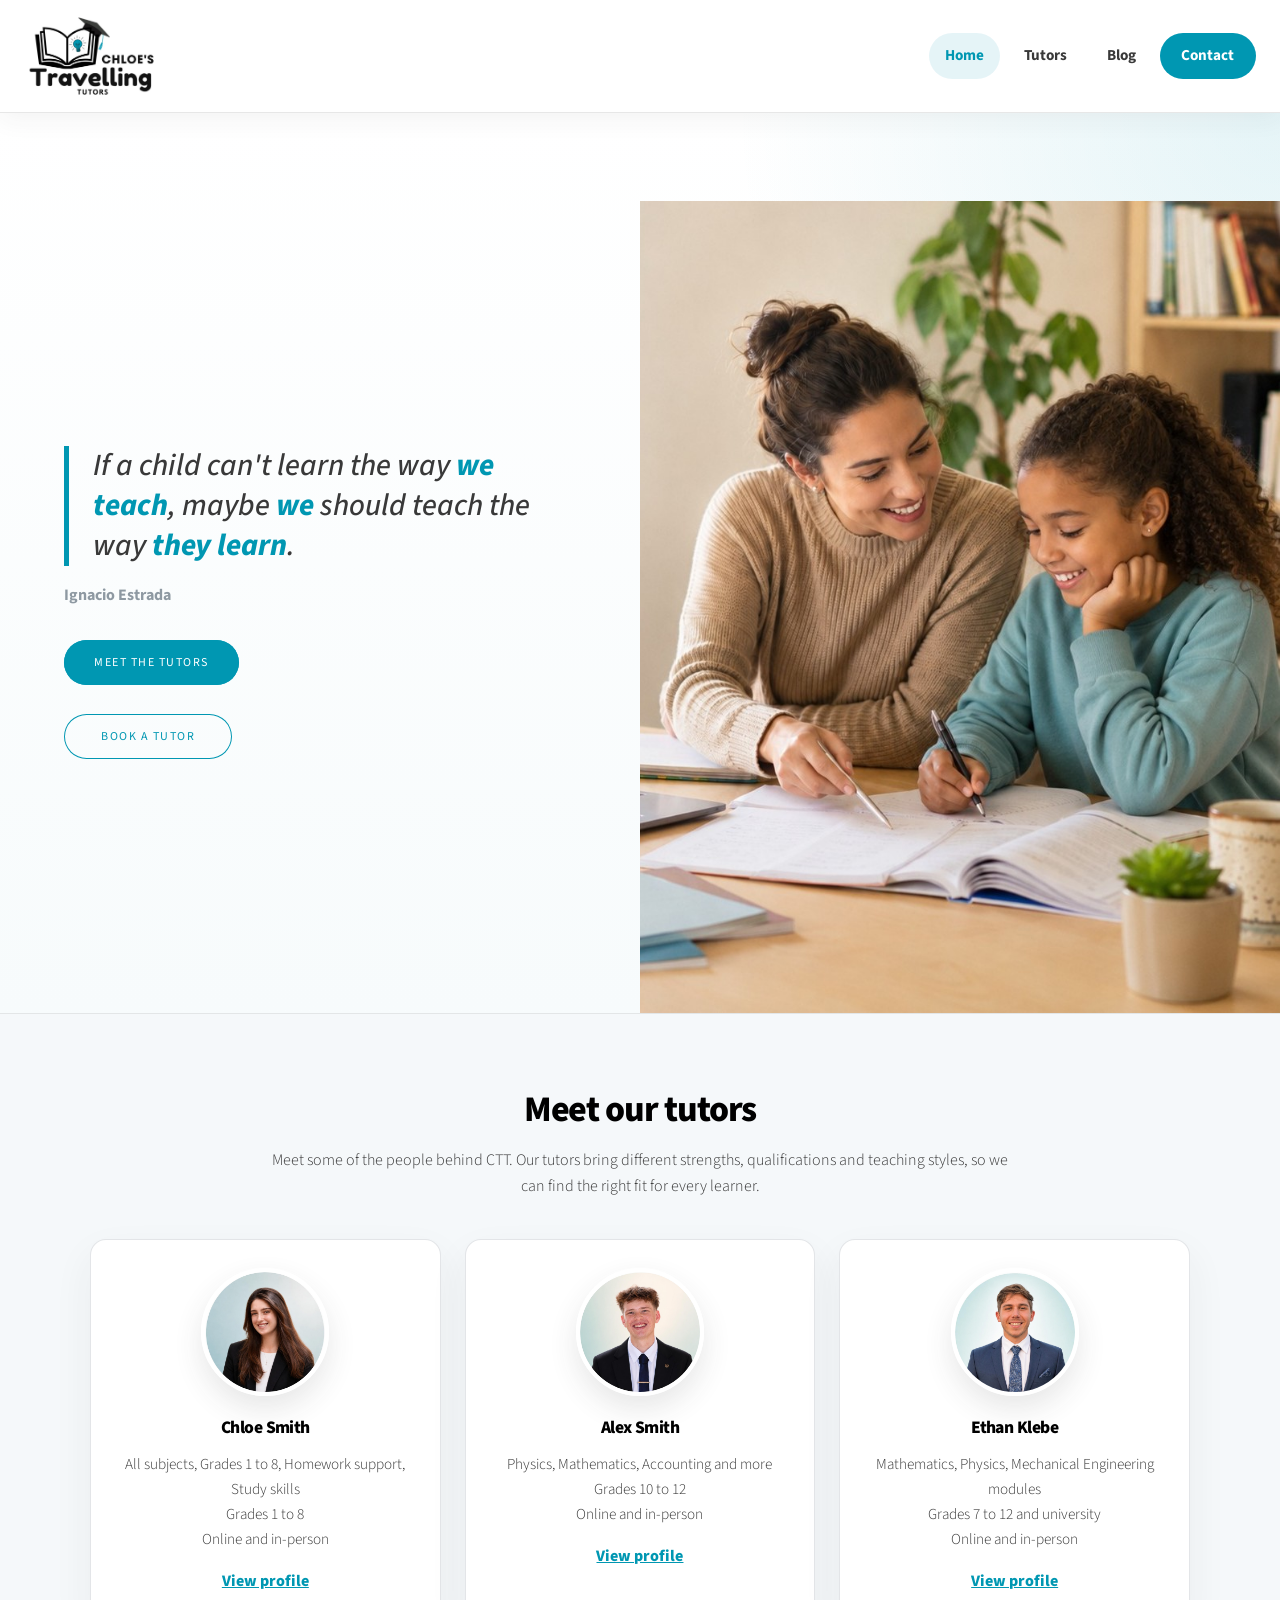
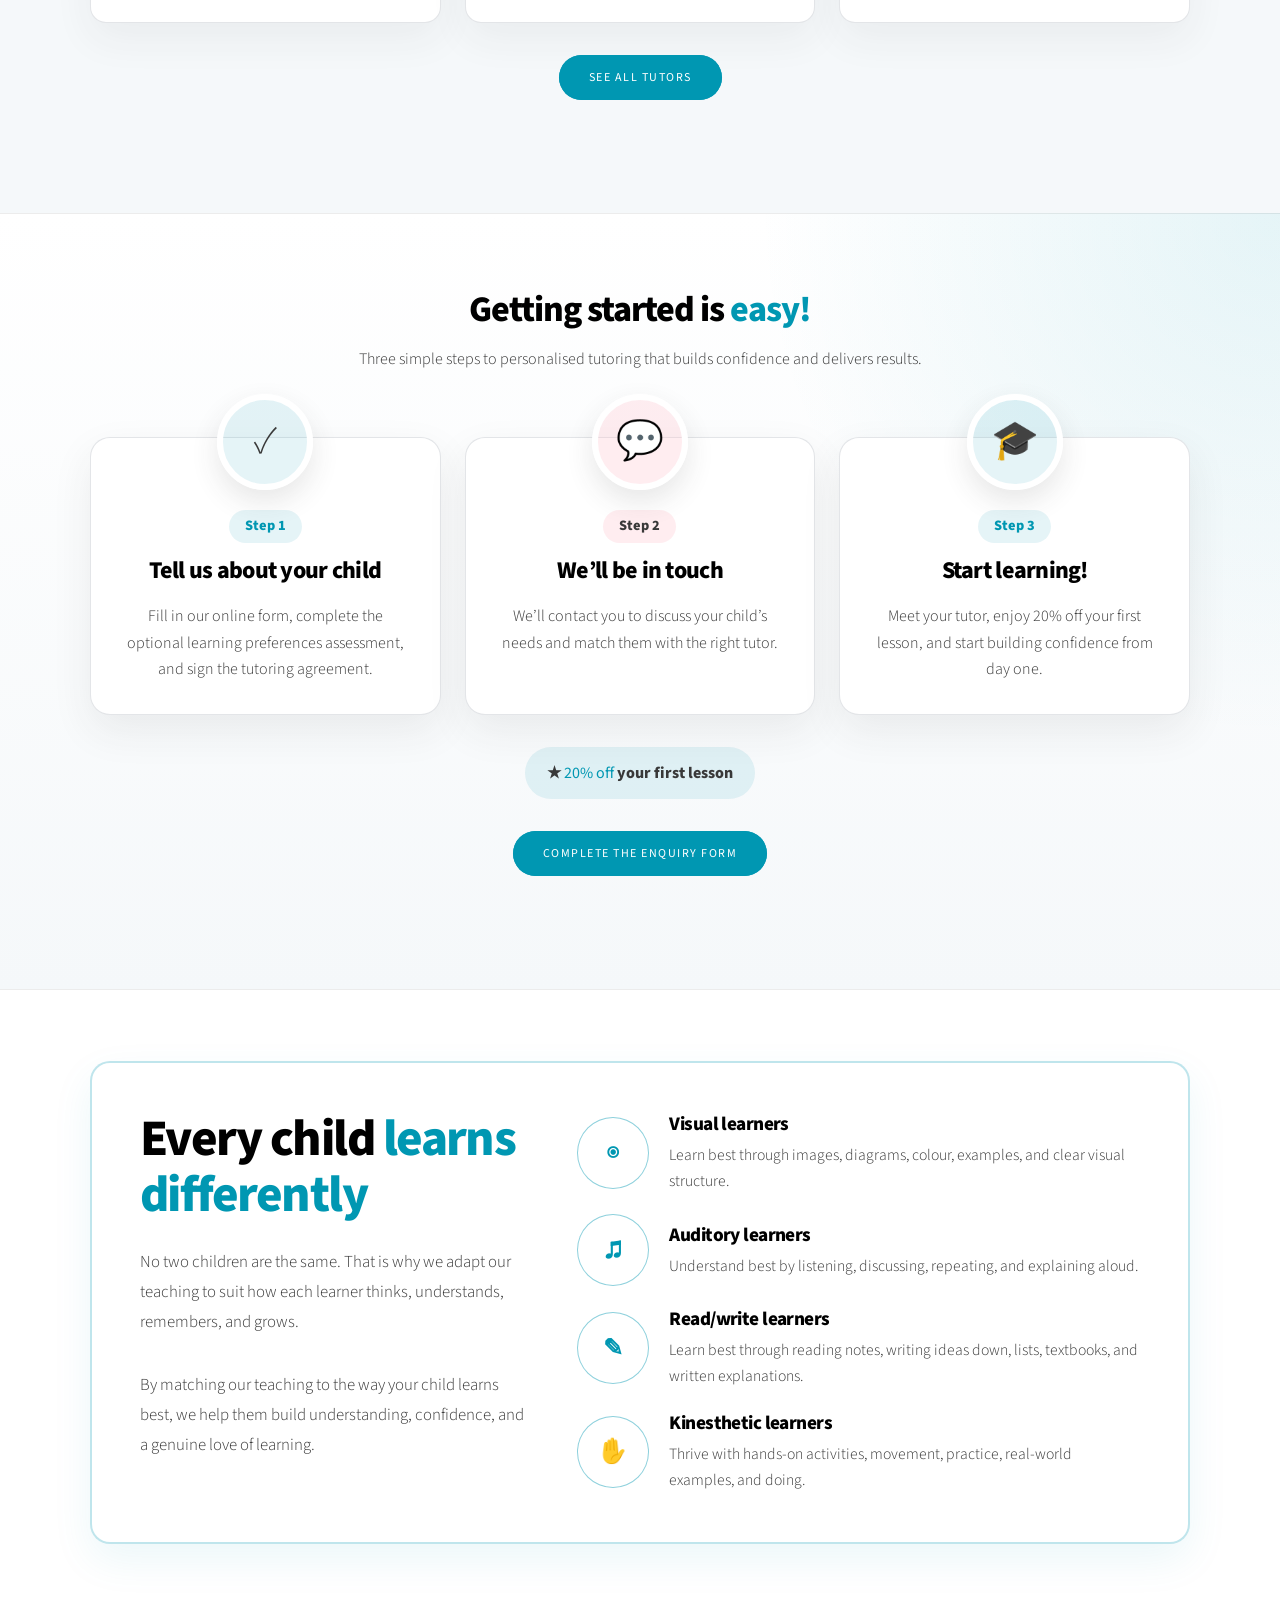
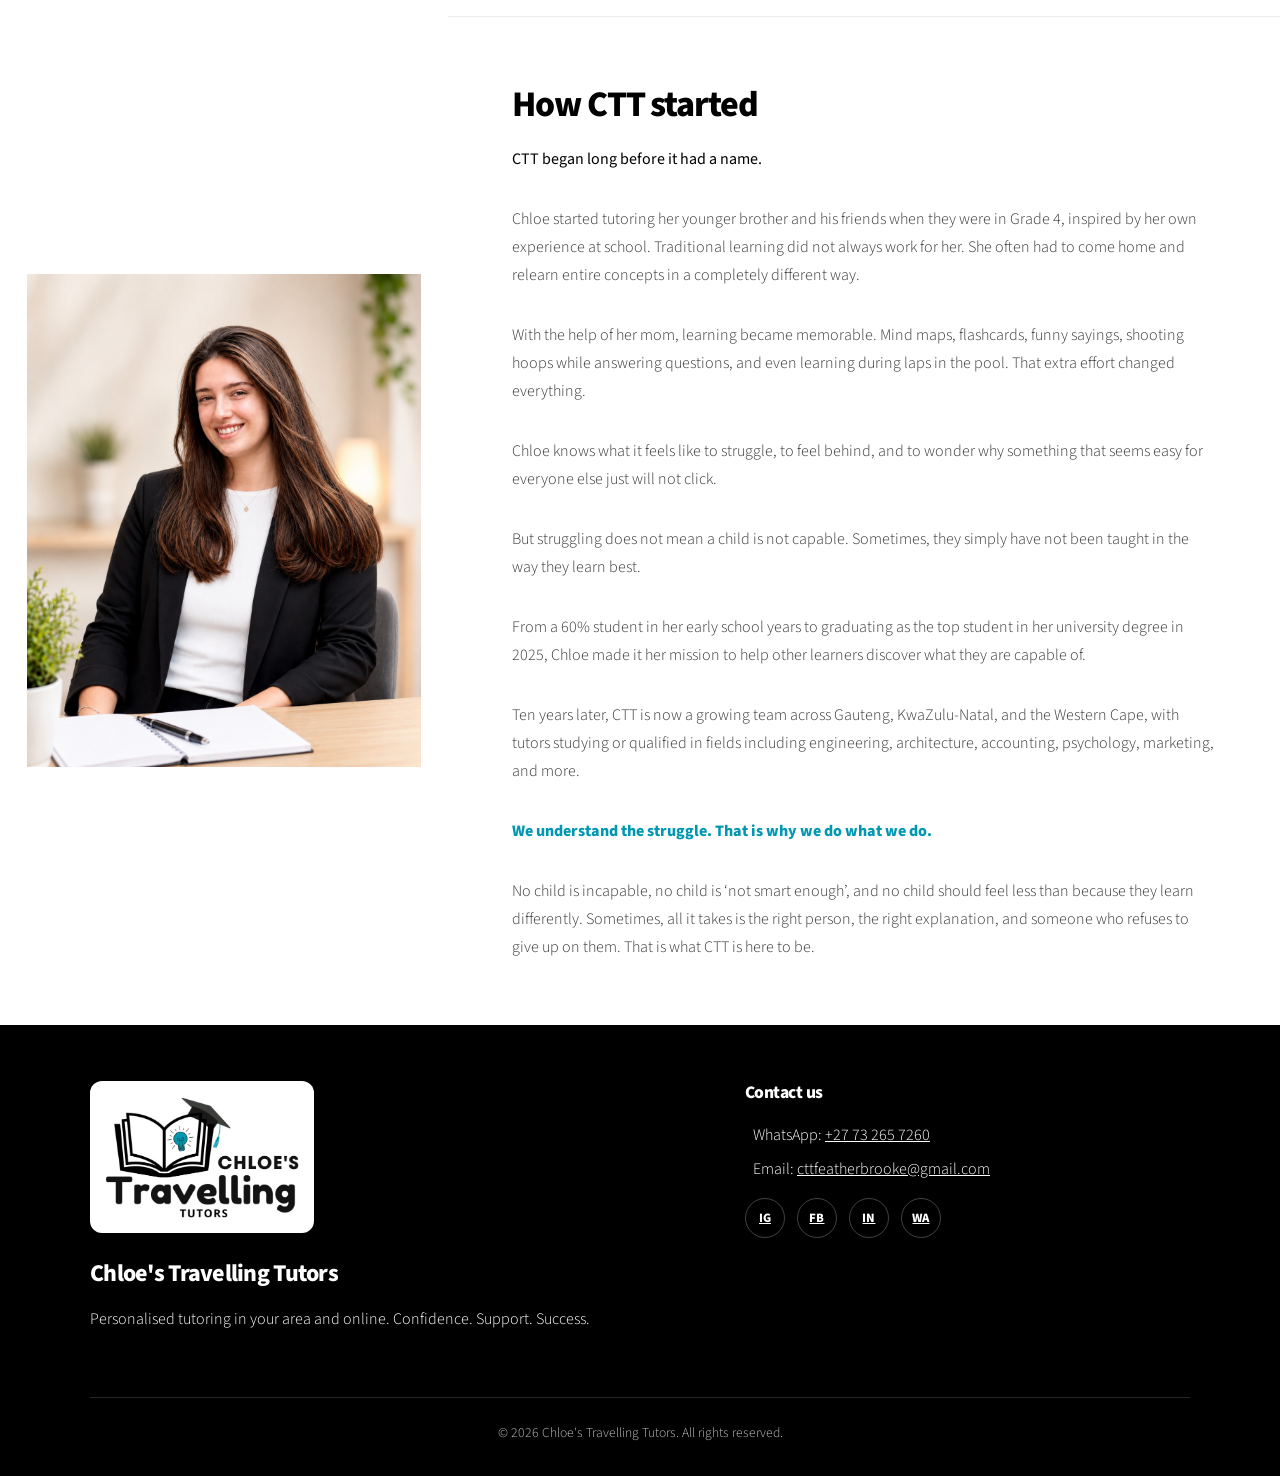
==== commit 0bc3e24d: "Round 2 content and UX updates for CTT site Homepage - The opening quote now leads the page; the ext" ====
--- a/index.html
+++ b/index.html
@@ -200,13 +200,12 @@
 
 			<section class="banner style1 orient-left content-align-left image-position-right fullscreen onload-image-fade-in onload-content-fade-right ctt-hero" id="home">
 				<div class="content">
-					<h1>Tutoring that <span class="ctt-accent">comes to you</span></h1>
-
-					<p class="major">
-						We believe the right tutor can change more than just a mark. Every child learns differently,
-						so we simplify difficult concepts, teach in a way they understand, build confidence, and create
-						those “Oh, I finally get it!” moments.
-					</p>
+					<h1 class="ctt-visually-hidden">Chloe’s Travelling Tutors — personalised tutoring</h1>
+					<blockquote class="ctt-hero-quote">
+						If a child can't learn the way <strong>we teach</strong>, maybe <strong>we</strong>
+						should teach the way <strong>they learn</strong>.
+					</blockquote>
+					<cite class="ctt-hero-cite">Ignacio Estrada</cite>
 
 					<ul class="actions stacked">
 						<li><a href="tutors.html" class="button big wide primary">Meet the Tutors</a></li>
@@ -215,7 +214,22 @@
 				</div>
 
 				<div class="image">
-					<img src="images/index_open_image.jpeg" alt="Chloe's Travelling Tutors providing personalised tutoring" />
+					<img src="images/hero_study_crop.jpeg" alt="Chloe's Travelling Tutors providing personalised tutoring" />
+				</div>
+			</section>
+
+			<section class="ctt-section ctt-section-light">
+				<div class="ctt-inner">
+					<div class="ctt-section-title">
+						<h2>Meet our tutors</h2>
+						<p>Meet some of the people behind CTT. Our tutors bring different strengths, qualifications and teaching styles, so we can find the right fit for every learner.</p>
+					</div>
+
+					<div id="featuredTutors" class="ctt-card-grid"></div>
+
+					<ul class="actions special ctt-featured-actions">
+						<li><a href="tutors.html" class="button primary">See All Tutors</a></li>
+					</ul>
 				</div>
 			</section>
 
@@ -320,7 +334,7 @@
 					<p><strong>CTT began long before it had a name.</strong></p>
 
 					<p>
-						Chloe started tutoring her younger brother and his friends in Grade 4, inspired by her own
+						Chloe started tutoring her younger brother and his friends when they were in Grade 4, inspired by her own
 						experience at school. Traditional learning did not always work for her. She often had to come
 						home and relearn entire concepts in a completely different way.
 					</p>
@@ -355,7 +369,7 @@
 					<p><span class="ctt-story-highlight">We understand the struggle. That is why we do what we do.</span></p>
 
 					<p>
-						No child is incapable, no child is “not smart enough”, and no child should feel less than because
+						No child is incapable, no child is ‘not smart enough’, and no child should feel less than because
 						they learn differently. Sometimes, all it takes is the right person, the right explanation, and
 						someone who refuses to give up on them. That is what CTT is here to be.
 					</p>
@@ -364,29 +378,6 @@
 				<div class="image ctt-about-image">
 					<img src="images/Chloe_image.jpeg" alt="Chloe, founder of Chloe's Travelling Tutors" />
 				</div>
-			</section>
-
-			<section class="ctt-section ctt-section-light">
-				<div class="ctt-inner">
-					<div class="ctt-section-title">
-						<h2>Meet our tutors</h2>
-						<p>Meet a few members of our growing tutoring team. Visit the tutor page to view every profile.</p>
-					</div>
-
-					<div id="featuredTutors" class="ctt-card-grid"></div>
-
-					<ul class="actions special ctt-featured-actions">
-						<li><a href="tutors.html" class="button primary">See All Tutors</a></li>
-					</ul>
-				</div>
-			</section>
-
-			<section class="ctt-quote">
-				<blockquote>
-					If a child can't learn the way <strong>we teach</strong>, maybe <strong>we</strong>
-					should teach the way <strong>they learn</strong>.
-				</blockquote>
-				<cite>Ignacio Estrada</cite>
 			</section>
 
 			<div id="site-footer"></div>
--- a/assets/css/ctt-custom.css
+++ b/assets/css/ctt-custom.css
@@ -128,18 +128,6 @@
 	background:
 		radial-gradient(circle at top right, rgba(0, 151, 178, 0.1), transparent 35%),
 		linear-gradient(180deg, #ffffff 0%, #f7fbfc 100%);
-}
-
-.ctt-hero h1 {
-	font-size: clamp(2.5rem, 5vw, 5rem);
-	line-height: 0.95;
-	margin-bottom: 1.25rem;
-}
-
-.ctt-hero .major {
-	font-size: 1.1rem;
-	line-height: 1.7;
-	max-width: 37rem;
 }
 
 .button.primary {
@@ -298,38 +286,6 @@
 	margin: 0;
 }
 
-.ctt-quote {
-	background: var(--ctt-white);
-	border-top: 4px solid var(--ctt-blue);
-	border-bottom: 4px solid var(--ctt-blue);
-	text-align: center;
-	padding: 3.5rem 2rem;
-}
-
-.ctt-quote blockquote {
-	border-left: none;
-	margin: 0 auto;
-	max-width: 900px;
-	padding: 0;
-	font-size: clamp(1.5rem, 3vw, 2.4rem);
-	line-height: 1.35;
-	color: var(--ctt-dark-grey);
-	font-weight: 500;
-}
-
-.ctt-quote strong {
-	color: var(--ctt-blue);
-	font-weight: 800;
-}
-
-.ctt-quote cite {
-	display: block;
-	margin-top: 1rem;
-	color: var(--ctt-soft-grey);
-	font-style: normal;
-	font-weight: 700;
-}
-
 .ctt-tutor-card {
 	text-align: center;
 }
@@ -714,7 +670,6 @@
 	transform: translateY(-0.5rem) rotate(-45deg);
 }
 
-
 /* =========================================================
    Homepage opening image
    ========================================================= */
@@ -724,9 +679,8 @@
 	height: 100%;
 	display: block;
 	object-fit: cover;
-	object-position: center;
-}
-
+	object-position: center 35%;
+}
 
 /* =========================================================
    Chloe image
@@ -752,7 +706,6 @@
 	object-position: center;
 }
 
-
 /* =========================================================
    Tablet and mobile
    ========================================================= */
@@ -802,7 +755,6 @@
 	}
 }
 
-
 /* =========================================================
    Small phones
    ========================================================= */
@@ -817,3 +769,382 @@
 	height: 4rem;
 }
 }
+
+/* =========================================================
+   Dynamic tutor cards and directory
+   Add this entire block to the END of assets/css/ctt-custom.css
+   ========================================================= */
+
+.ctt-tutor-photo-wrap {
+	width: 8rem;
+	height: 8rem;
+	margin: 0 auto 1.25rem;
+	flex: 0 0 auto;
+}
+
+.ctt-tutor-photo {
+	display: block;
+	width: 100%;
+	height: 100%;
+	border-radius: 50%;
+	border: 0.3rem solid #ffffff;
+	object-fit: cover;
+	object-position: center;
+	box-shadow: 0 0.8rem 1.8rem rgba(57, 57, 57, 0.12);
+}
+
+.ctt-tutor-fallback {
+	display: flex;
+	align-items: center;
+	justify-content: center;
+	background: rgba(0, 151, 178, 0.1);
+	color: var(--ctt-blue);
+	font-size: 1.6rem;
+	font-weight: 800;
+}
+
+.ctt-featured-actions,
+.ctt-directory-actions {
+	margin-top: 2rem;
+}
+
+.ctt-tutor-directory {
+	display: grid;
+	grid-template-columns: repeat(2, minmax(0, 1fr));
+	gap: 1.5rem;
+}
+
+.ctt-tutor-detail {
+	scroll-margin-top: 2rem;
+}
+
+.ctt-tutor-detail-heading {
+	display: flex;
+	align-items: center;
+	gap: 1.5rem;
+	margin-bottom: 1rem;
+}
+
+.ctt-tutor-detail-heading .ctt-tutor-photo-wrap {
+	width: 7rem;
+	height: 7rem;
+	margin: 0;
+}
+
+.ctt-tutor-detail-heading h2 {
+	margin-bottom: 0.35rem;
+}
+
+.ctt-tutor-qualification {
+	margin: 0;
+	color: var(--ctt-soft-grey);
+	font-size: 0.9rem;
+	line-height: 1.5;
+}
+
+.ctt-tutor-bio {
+	margin-top: 1rem;
+	line-height: 1.7;
+}
+
+.ctt-tutor-enquire {
+	margin-top: 1.25rem;
+}
+
+/* =========================================================
+   Optional learning preferences assessment
+   ========================================================= */
+
+.ctt-assessment {
+	margin: 2rem 0;
+	padding: 1.75rem;
+	border: 2px solid var(--ctt-border);
+	border-radius: 1rem;
+	background:
+		radial-gradient(circle at top right, rgba(0, 151, 178, 0.08), transparent 35%),
+		#ffffff;
+}
+
+.ctt-assessment-heading {
+	display: flex;
+	align-items: flex-start;
+	justify-content: space-between;
+	gap: 1.5rem;
+}
+
+.ctt-assessment-heading h2 {
+	margin-bottom: 0.5rem;
+}
+
+.ctt-assessment-heading p {
+	margin-bottom: 0;
+}
+
+.ctt-assessment-toggle {
+	display: inline-flex;
+	align-items: center;
+	gap: 0.65rem;
+	flex: 0 0 auto;
+	padding: 0.75rem 1rem;
+	border-radius: 999px;
+	background: rgba(0, 151, 178, 0.1);
+	color: var(--ctt-blue);
+	font-weight: 800;
+	cursor: pointer;
+}
+
+.ctt-assessment-toggle input {
+	width: auto;
+	margin: 0;
+}
+
+.ctt-assessment-questions {
+	display: grid;
+	gap: 1rem;
+	margin-top: 1.75rem;
+}
+
+.ctt-assessment-question {
+	margin: 0;
+	padding: 1.25rem;
+	border: 1px solid rgba(142, 153, 162, 0.3);
+	border-radius: 0.9rem;
+	background: var(--ctt-light-bg);
+}
+
+.ctt-assessment-question legend {
+	width: 100%;
+	margin-bottom: 1rem;
+	padding: 0;
+	color: var(--ctt-dark-grey);
+	font-size: 1rem;
+	font-weight: 800;
+	line-height: 1.55;
+}
+
+.ctt-score-options {
+	display: grid;
+	grid-template-columns: repeat(4, minmax(0, 1fr));
+	gap: 0.65rem;
+}
+
+.ctt-score-option {
+	display: flex;
+	align-items: center;
+	gap: 0.5rem;
+	min-height: 3.5rem;
+	margin: 0;
+	padding: 0.65rem;
+	border: 1px solid rgba(142, 153, 162, 0.35);
+	border-radius: 0.7rem;
+	background: #ffffff;
+	color: var(--ctt-dark-grey);
+	font-size: 0.85rem;
+	font-weight: 700;
+	cursor: pointer;
+}
+
+.ctt-score-option:has(input:checked) {
+	border-color: var(--ctt-blue);
+	background: rgba(0, 151, 178, 0.1);
+	color: var(--ctt-blue);
+}
+
+.ctt-score-option input {
+	width: auto;
+	margin: 0;
+	flex: 0 0 auto;
+}
+
+.ctt-assessment-result {
+	margin-top: 1.5rem;
+	padding: 1.25rem;
+	border-left: 0.35rem solid var(--ctt-blue);
+	border-radius: 0.6rem;
+	background: rgba(0, 151, 178, 0.08);
+}
+
+.ctt-assessment-result h3 {
+	margin-bottom: 0.65rem;
+}
+
+.ctt-assessment-result p:last-child {
+	margin-bottom: 0;
+}
+
+.ctt-assessment-note {
+	font-size: 0.9rem;
+}
+
+@media screen and (max-width: 980px) {
+	.ctt-tutor-directory {
+		grid-template-columns: 1fr;
+	}
+
+	.ctt-score-options {
+		grid-template-columns: repeat(2, minmax(0, 1fr));
+	}
+}
+
+@media screen and (max-width: 736px) {
+	.ctt-assessment-heading,
+	.ctt-tutor-detail-heading {
+		flex-direction: column;
+	}
+
+	.ctt-assessment-toggle {
+		width: 100%;
+		justify-content: center;
+	}
+
+	.ctt-score-options {
+		grid-template-columns: 1fr;
+	}
+
+	.ctt-tutor-detail-heading .ctt-tutor-photo-wrap {
+		width: 6.5rem;
+		height: 6.5rem;
+	}
+}
+
+/* =========================================================
+   Round 1 improvements: hero reassurance strip and tutor filters
+   Styled with the existing CTT palette variables only.
+   ========================================================= */
+
+.ctt-filter-box {
+	background: var(--ctt-white);
+	border: 1px solid rgba(142, 153, 162, 0.25);
+	border-radius: 1rem;
+	padding: 1.75rem;
+	margin-bottom: 2.5rem;
+	box-shadow: 0 1rem 2.5rem rgba(57, 57, 57, 0.06);
+}
+
+.ctt-filter-box h2 {
+	margin-bottom: 0.5rem;
+}
+
+.ctt-filter-box p {
+	margin-bottom: 0;
+}
+
+.ctt-filter-grid {
+	display: grid;
+	grid-template-columns: repeat(3, minmax(0, 1fr));
+	gap: 1.25rem;
+	align-items: end;
+	margin-top: 1.5rem;
+}
+
+.ctt-filter-grid label {
+	display: block;
+	margin-bottom: 0.35rem;
+	color: var(--ctt-dark-grey);
+	font-weight: 800;
+}
+
+.ctt-filter-toggle {
+	display: flex;
+	align-items: center;
+	gap: 0.65rem;
+	padding: 0.75rem 1rem;
+	border: 1px solid var(--ctt-border);
+	border-radius: 0.7rem;
+	background: rgba(0, 151, 178, 0.08);
+}
+
+.ctt-filter-toggle label {
+	margin: 0;
+	color: var(--ctt-blue);
+	cursor: pointer;
+}
+
+.ctt-filter-toggle input {
+	width: auto;
+	margin: 0;
+	flex: 0 0 auto;
+}
+
+.ctt-filter-summary {
+	margin-top: 1.25rem;
+	color: var(--ctt-soft-grey);
+	font-weight: 700;
+}
+
+.ctt-directory-empty {
+	grid-column: 1 / -1;
+	padding: 2.5rem 1.75rem;
+	border: 2px dashed var(--ctt-border);
+	border-radius: 1rem;
+	background: var(--ctt-light-bg);
+	text-align: center;
+}
+
+.ctt-directory-empty h3 {
+	margin-bottom: 0.65rem;
+}
+
+.ctt-directory-empty p {
+	margin: 0;
+	color: var(--ctt-dark-grey);
+}
+
+/* Visible keyboard focus on the filter controls, following existing conventions. */
+.ctt-filter-box select:focus-visible,
+.ctt-filter-box button:focus-visible,
+.ctt-filter-toggle input:focus-visible {
+	outline: 3px solid var(--ctt-blue);
+	outline-offset: 2px;
+}
+
+@media screen and (max-width: 980px) {
+	.ctt-filter-grid {
+		grid-template-columns: 1fr;
+	}
+}
+
+/* =========================================================
+   Homepage opening quote (Round 2)
+   The hero leads with the quote instead of a headline, and the
+   portrait panel is cropped to the two people.
+   ========================================================= */
+
+/* The Round 2 hero has no visible headline, so the page would otherwise ship
+   with no <h1>. This keeps one in the document for assistive tech without
+   changing the visual design. */
+.ctt-visually-hidden {
+        position: absolute;
+        width: 1px;
+        height: 1px;
+        margin: -1px;
+        padding: 0;
+        overflow: hidden;
+        clip: rect(0, 0, 0, 0);
+        white-space: nowrap;
+        border: 0;
+}
+
+.ctt-hero-quote {
+	border-left: 0.35rem solid var(--ctt-blue);
+	margin: 0 0 1rem 0;
+	padding: 0 0 0 1.5rem;
+	max-width: 34rem;
+	font-size: clamp(1.5rem, 2.4vw, 2.25rem);
+	line-height: 1.3;
+	color: var(--ctt-dark-grey);
+	font-weight: 500;
+}
+
+.ctt-hero-quote strong {
+	color: var(--ctt-blue);
+	font-weight: 800;
+}
+
+.ctt-hero-cite {
+	display: block;
+	margin: 0 0 2rem 0;
+	color: var(--ctt-soft-grey);
+	font-style: normal;
+	font-weight: 700;
+}
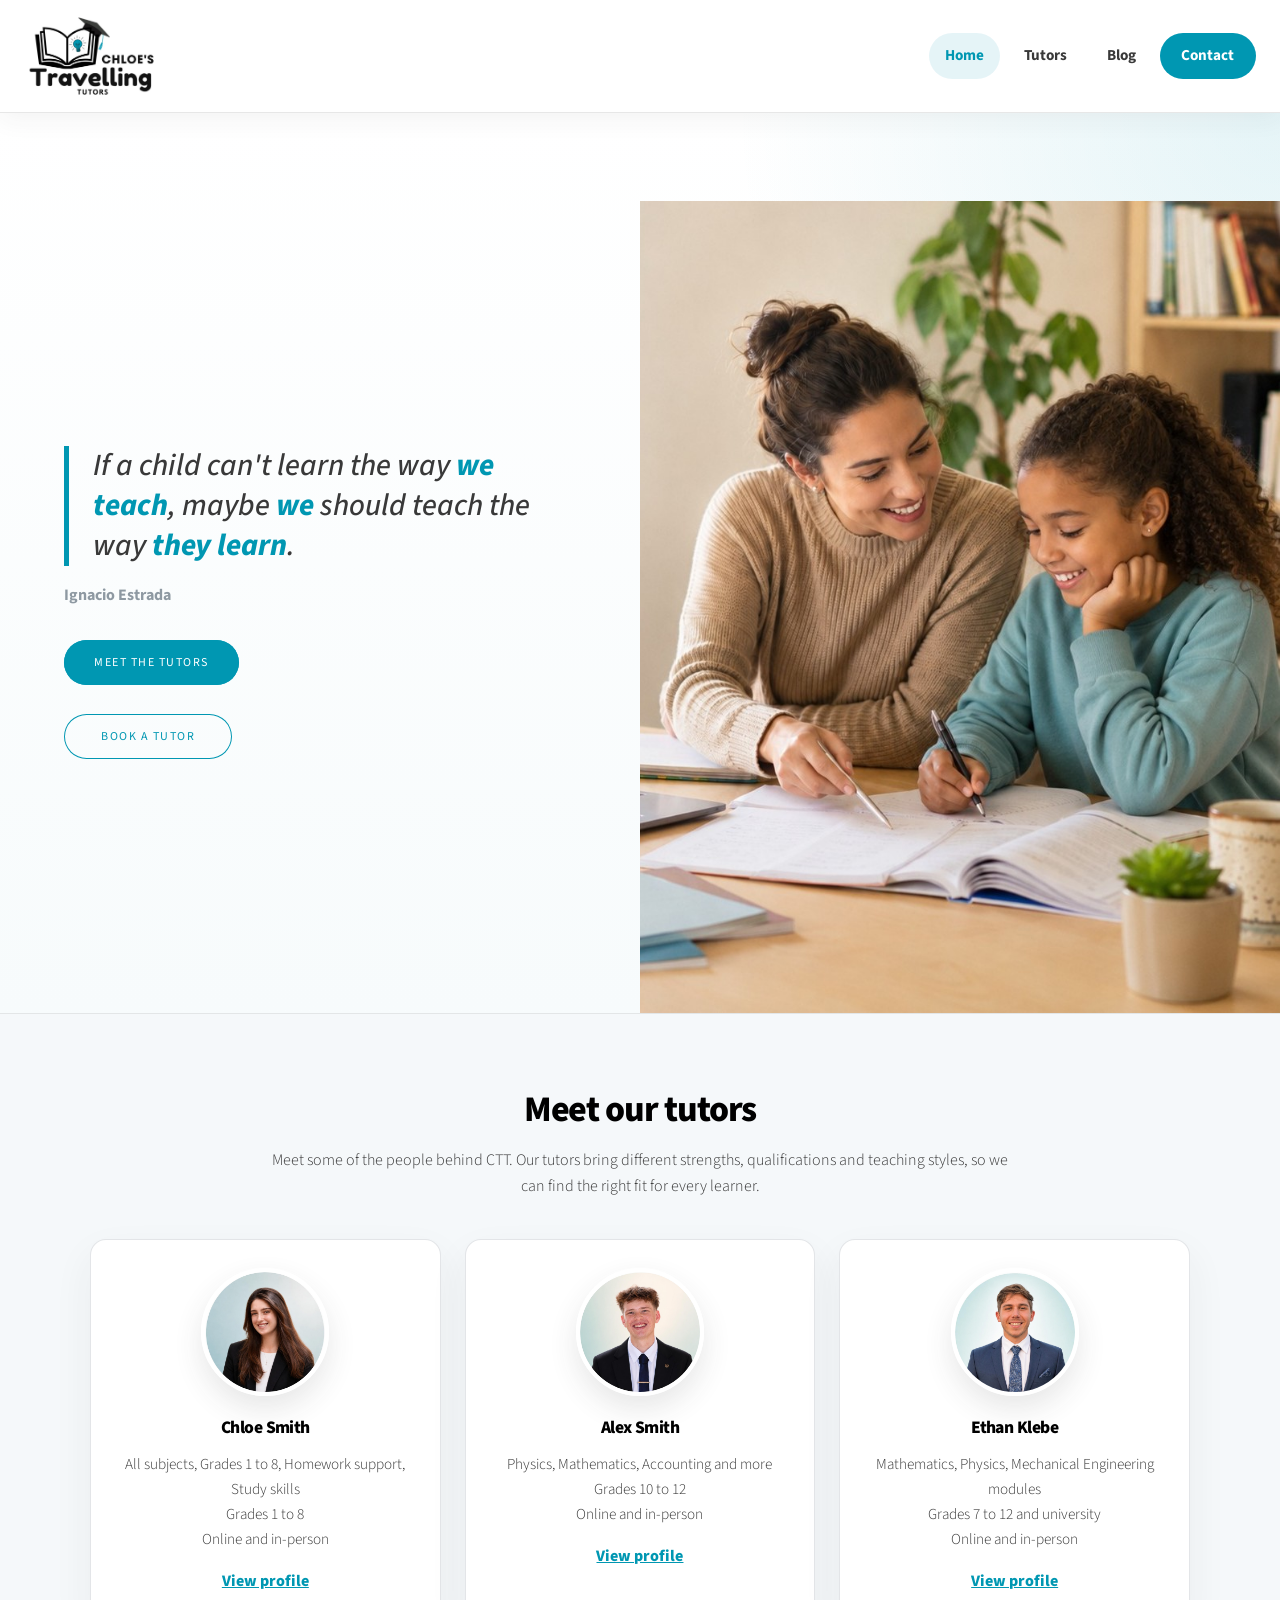
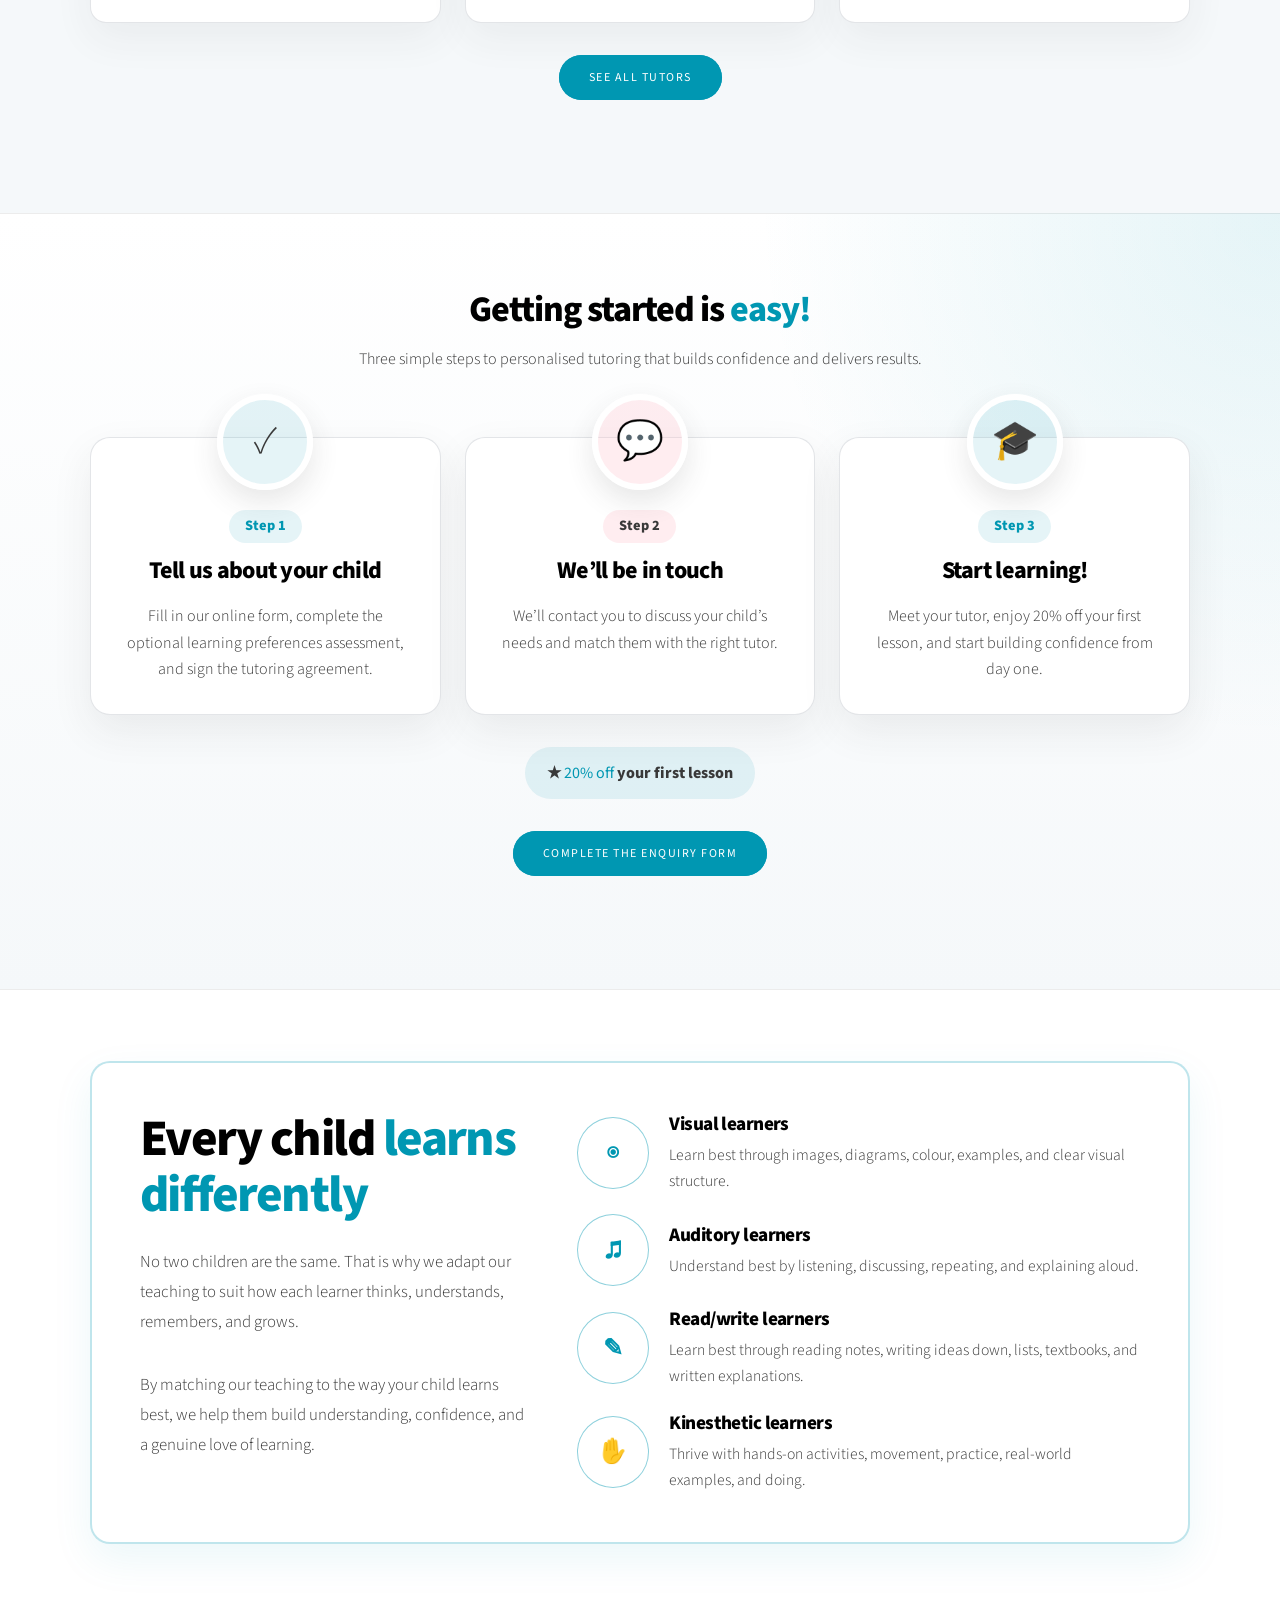
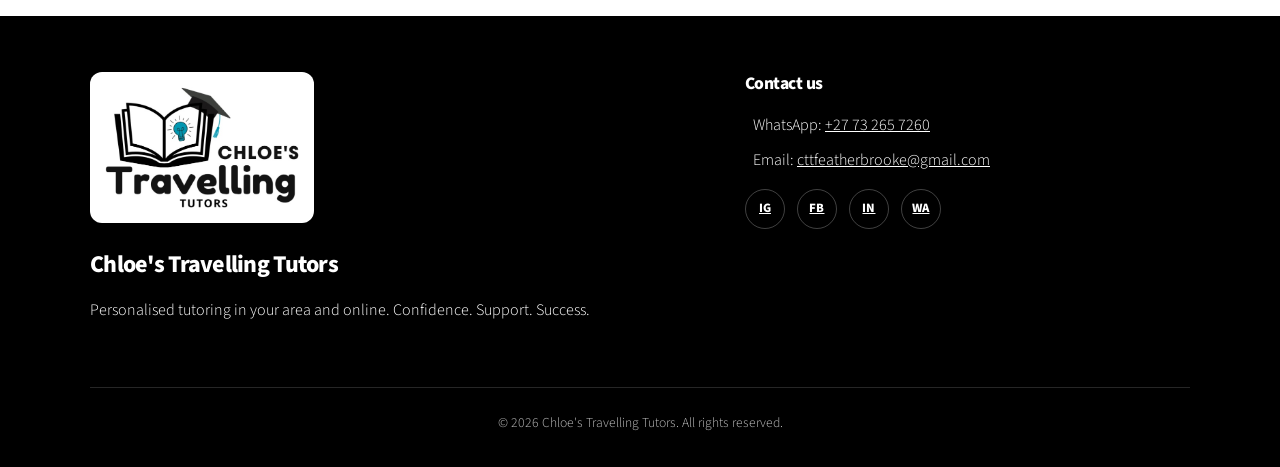
==== commit 13ed90be: "Round 3: remove How CTT started; restore the tutor filter; publish How CTT started removed - The hom" ====
--- a/index.html
+++ b/index.html
@@ -144,20 +144,6 @@
 				line-height: 1.65;
 			}
 
-			.ctt-chloe-section .content {
-				padding-top: 3rem;
-				padding-bottom: 3rem;
-			}
-
-			.ctt-chloe-section .content p {
-				line-height: 1.75;
-			}
-
-			.ctt-story-highlight {
-				color: #0097b2;
-				font-weight: 800;
-			}
-
 			@media screen and (max-width: 980px) {
 				.ctt-start-grid {
 					grid-template-columns: 1fr;
@@ -327,59 +313,6 @@
 				</div>
 			</section>
 
-			<section class="spotlight style1 orient-right content-align-left image-position-center onscroll-image-fade-in ctt-chloe-section">
-				<div class="content">
-					<h2>How CTT started</h2>
-
-					<p><strong>CTT began long before it had a name.</strong></p>
-
-					<p>
-						Chloe started tutoring her younger brother and his friends when they were in Grade 4, inspired by her own
-						experience at school. Traditional learning did not always work for her. She often had to come
-						home and relearn entire concepts in a completely different way.
-					</p>
-
-					<p>
-						With the help of her mom, learning became memorable. Mind maps, flashcards, funny sayings,
-						shooting hoops while answering questions, and even learning during laps in the pool.
-						That extra effort changed everything.
-					</p>
-
-					<p>
-						Chloe knows what it feels like to struggle, to feel behind, and to wonder why something that
-						seems easy for everyone else just will not click.
-					</p>
-
-					<p>
-						But struggling does not mean a child is not capable. Sometimes, they simply have not been
-						taught in the way they learn best.
-					</p>
-
-					<p>
-						From a 60% student in her early school years to graduating as the top student in her university
-						degree in 2025, Chloe made it her mission to help other learners discover what they are capable of.
-					</p>
-
-					<p>
-						Ten years later, CTT is now a growing team across Gauteng, KwaZulu-Natal, and the Western Cape,
-						with tutors studying or qualified in fields including engineering, architecture, accounting,
-						psychology, marketing, and more.
-					</p>
-
-					<p><span class="ctt-story-highlight">We understand the struggle. That is why we do what we do.</span></p>
-
-					<p>
-						No child is incapable, no child is ‘not smart enough’, and no child should feel less than because
-						they learn differently. Sometimes, all it takes is the right person, the right explanation, and
-						someone who refuses to give up on them. That is what CTT is here to be.
-					</p>
-				</div>
-
-				<div class="image ctt-about-image">
-					<img src="images/Chloe_image.jpeg" alt="Chloe, founder of Chloe's Travelling Tutors" />
-				</div>
-			</section>
-
 			<div id="site-footer"></div>
 		</div>
 
--- a/assets/css/ctt-custom.css
+++ b/assets/css/ctt-custom.css
@@ -683,30 +683,6 @@
 }
 
 /* =========================================================
-   Chloe image
-   ========================================================= */
-
-.spotlight.ctt-chloe-section > .image.ctt-about-image {
-	display: flex;
-	align-items: center;
-	justify-content: center;
-	overflow: hidden;
-	background: #ffffff;
-}
-
-.spotlight.ctt-chloe-section > .image.ctt-about-image img {
-	position: relative;
-	top: auto;
-	left: auto;
-	width: 88%;
-	height: 88%;
-	min-height: 0;
-	display: block;
-	object-fit: contain;
-	object-position: center;
-}
-
-/* =========================================================
    Tablet and mobile
    ========================================================= */
 
@@ -748,11 +724,6 @@
 		margin-top: 0.35rem;
 	}
 
-	.spotlight.ctt-chloe-section > .image.ctt-about-image img {
-		width: 100%;
-		height: 100%;
-		object-fit: contain;
-	}
 }
 
 /* =========================================================
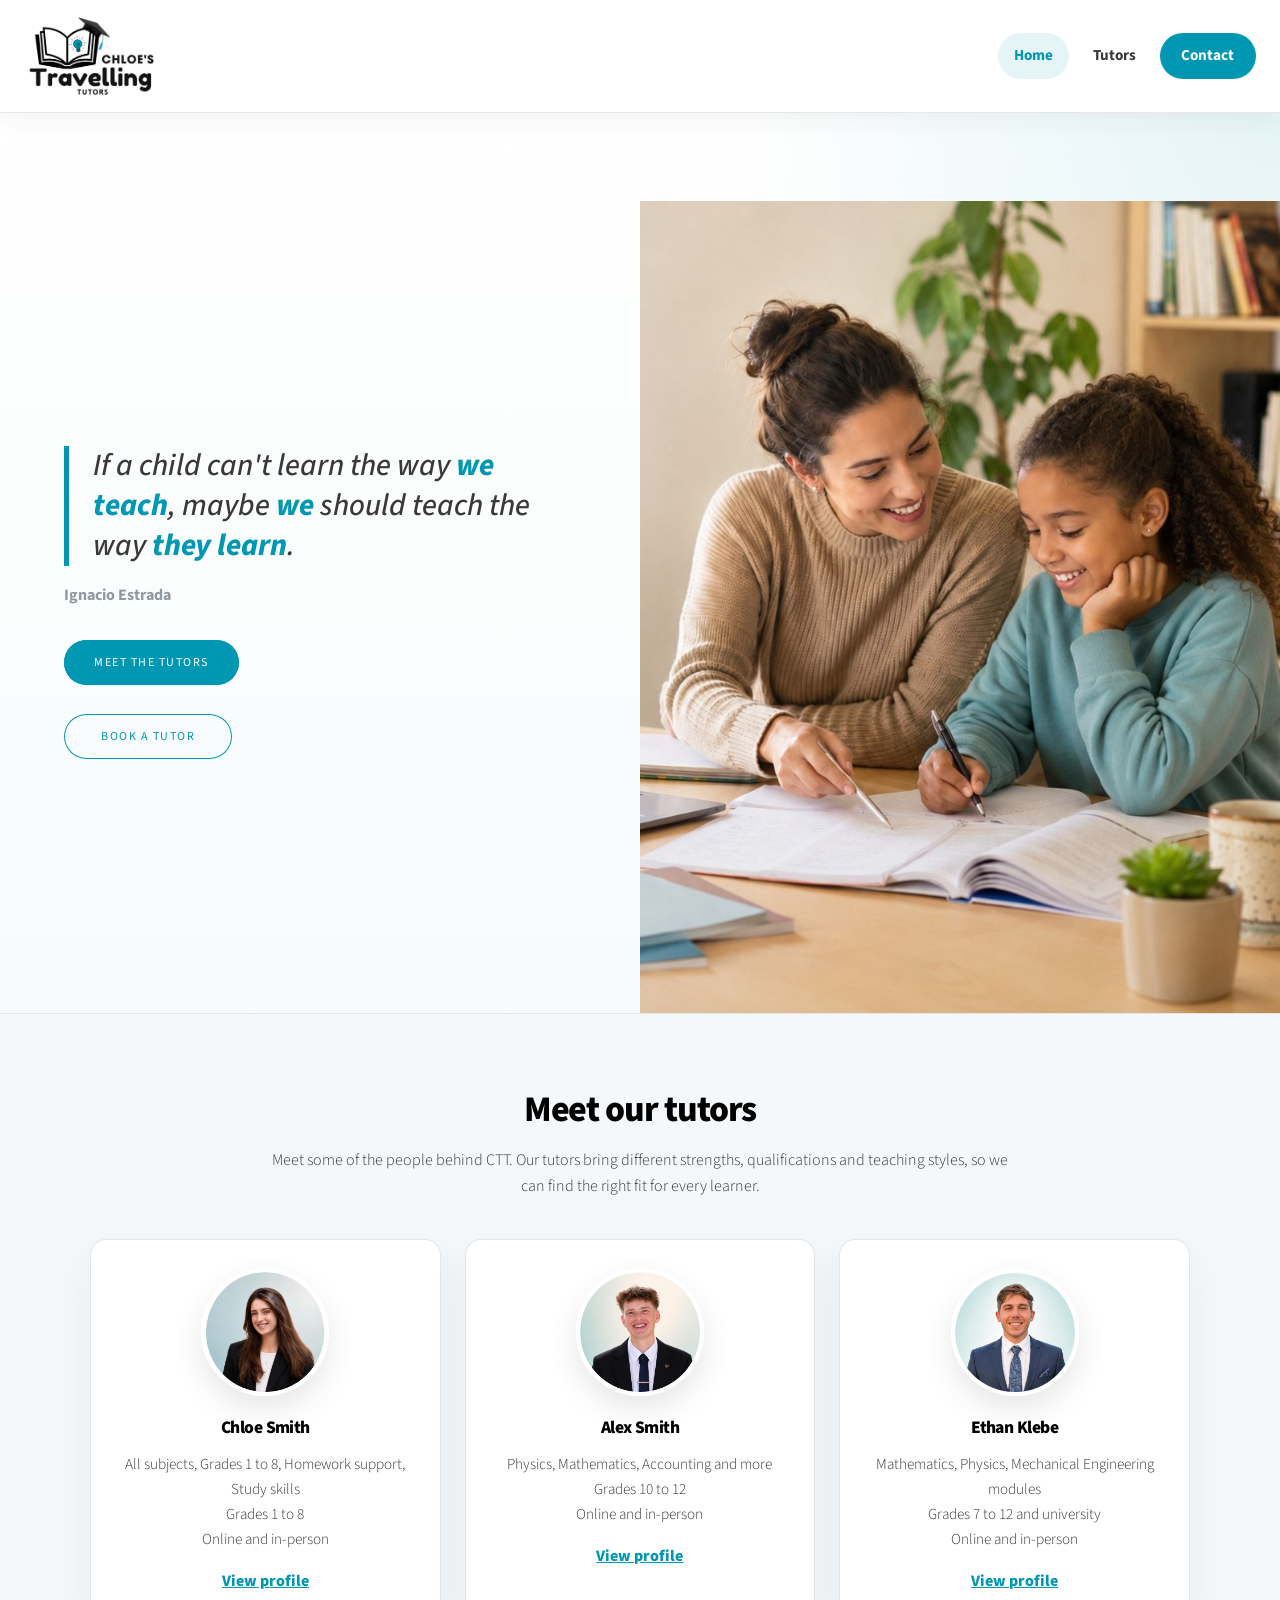
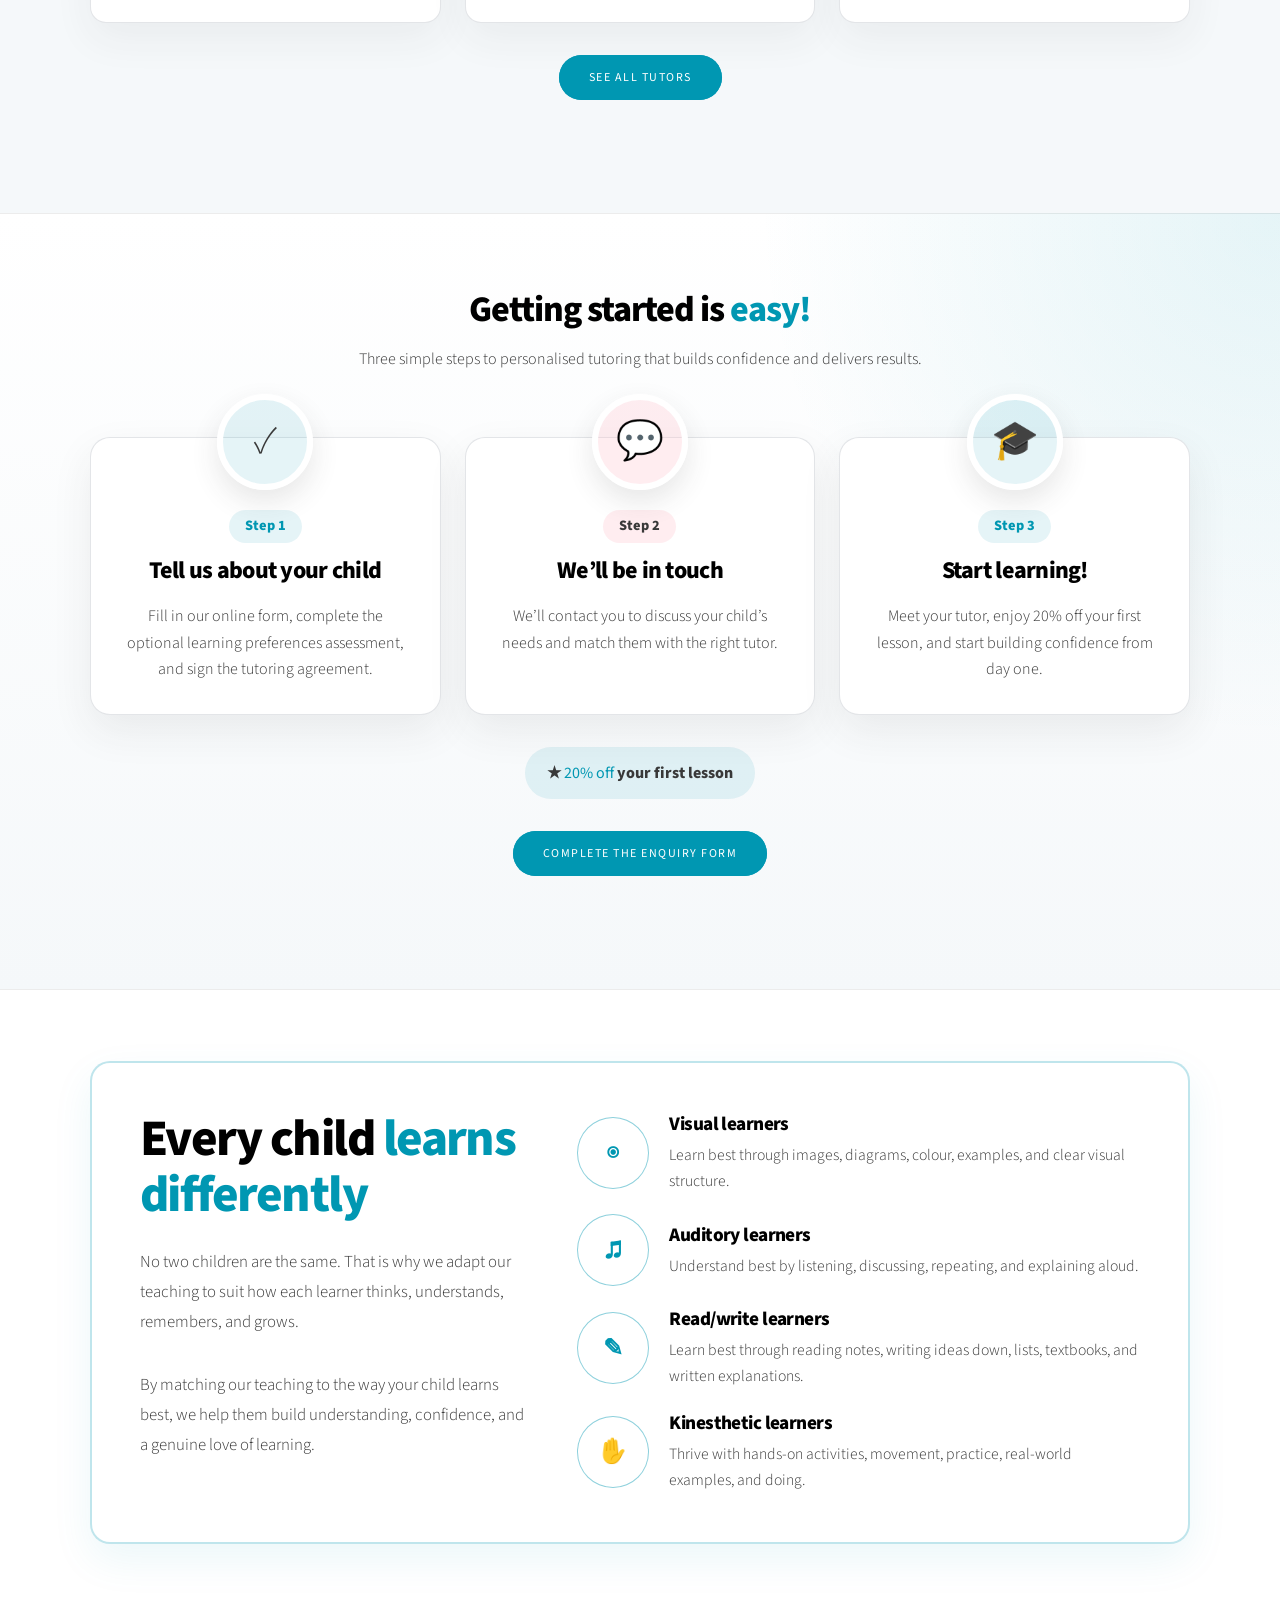
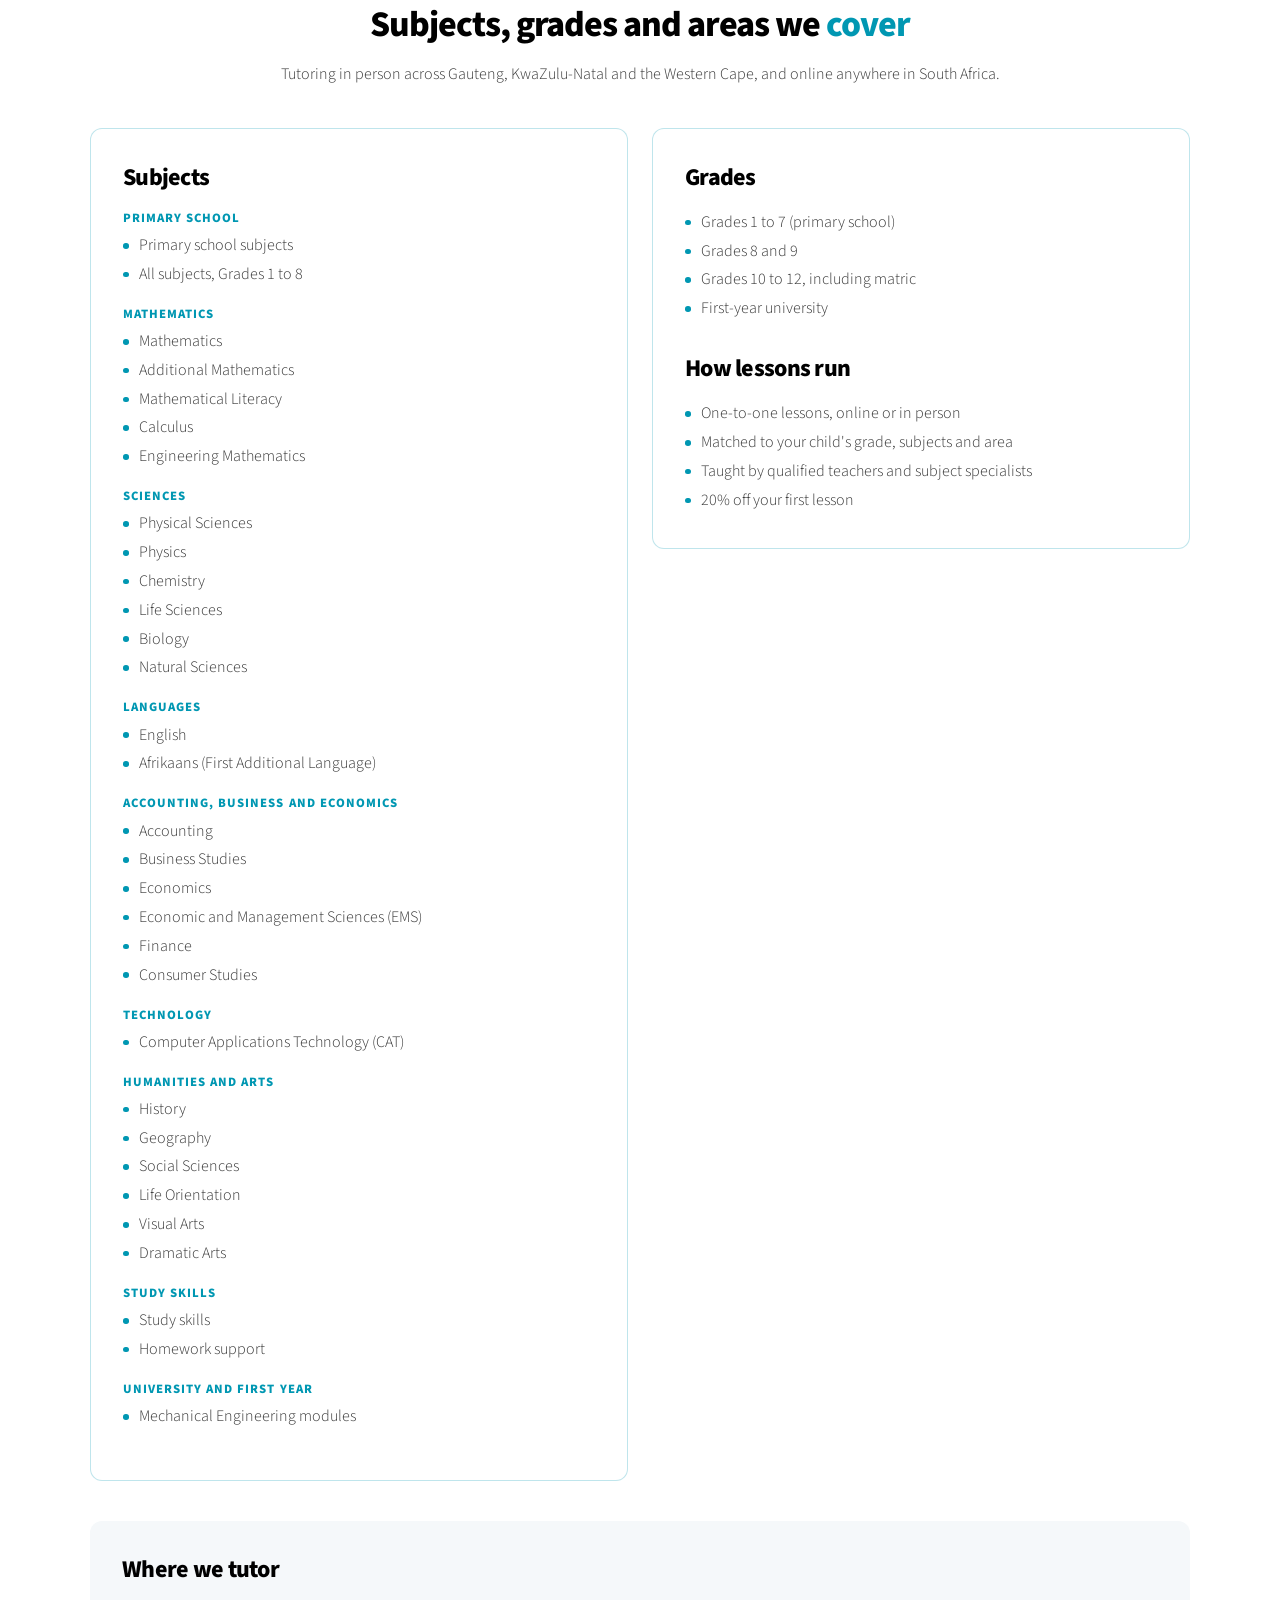
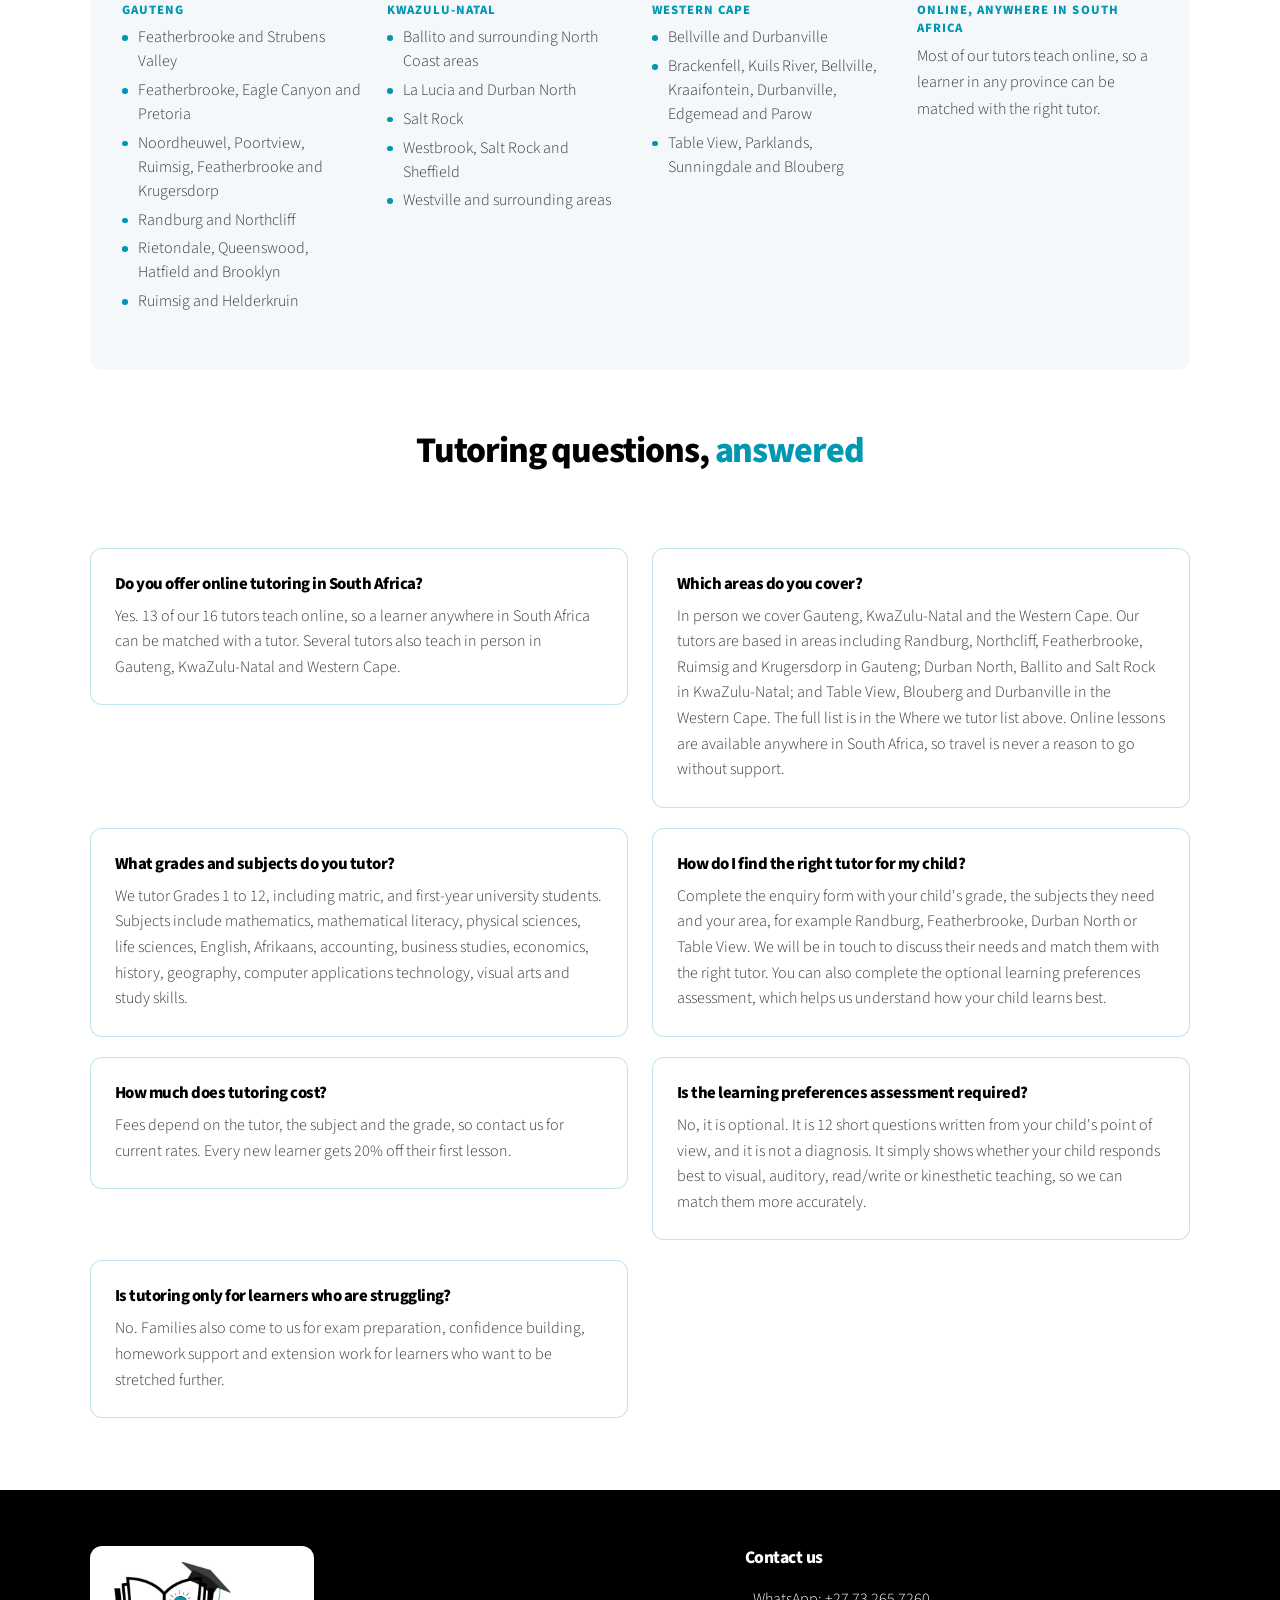
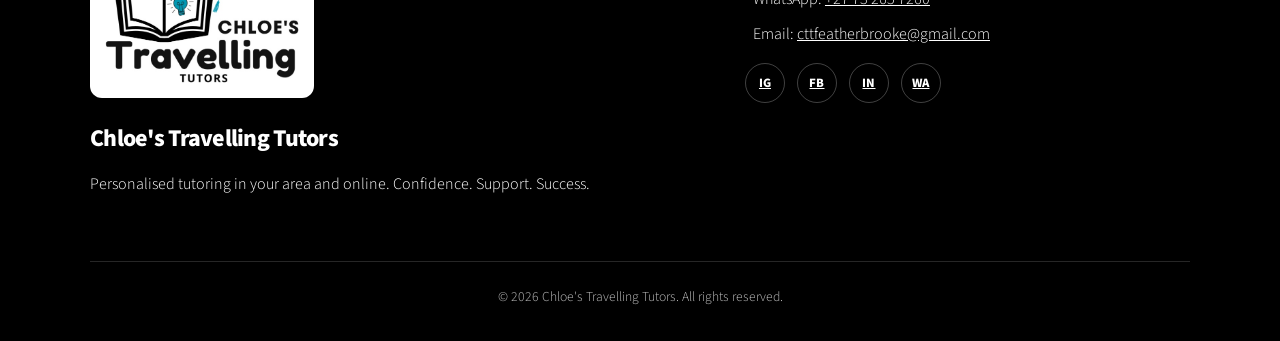
==== commit 643c8e31: "Round 3: search content, crawl files and a shrinking header Round 3 notes, second half. The blog pag" ====
--- a/index.html
+++ b/index.html
@@ -1,10 +1,28 @@
 <!DOCTYPE HTML>
-<html>
+<html lang="en-ZA">
 	<head>
-		<title>Chloe's Travelling Tutors | Home</title>
+		<title>Private Tutors in South Africa | Chloe's Travelling Tutors</title>
 		<meta charset="utf-8" />
 		<meta name="viewport" content="width=device-width, initial-scale=1, user-scalable=no" />
-		<meta name="description" content="Chloe's Travelling Tutors offers personalised tutoring in your area and online." />
+		<meta name="robots" content="index, follow, max-image-preview:large, max-snippet:-1" />
+		<meta name="description" content="Private and online tutors in South Africa for Grades 1 to 12 and first-year university. In person in Gauteng, KwaZulu-Natal and the Western Cape. 20% off." />
+		<link rel="canonical" href="https://matthewmbowyer.github.io/Chloes-Traveling-tutors/" />
+
+		<meta property="og:type" content="website" />
+		<meta property="og:site_name" content="Chloe's Travelling Tutors" />
+		<meta property="og:locale" content="en_ZA" />
+		<meta property="og:title" content="Private Tutors in South Africa | Chloe's Travelling Tutors" />
+		<meta property="og:description" content="Private and online tutors in South Africa for Grades 1 to 12 and first-year university. In person in Gauteng, KwaZulu-Natal and the Western Cape. 20% off." />
+		<meta property="og:url" content="https://matthewmbowyer.github.io/Chloes-Traveling-tutors/" />
+		<meta property="og:image" content="https://matthewmbowyer.github.io/Chloes-Traveling-tutors/images/ctt_social_share.jpg" />
+		<meta property="og:image:width" content="1200" />
+		<meta property="og:image:height" content="630" />
+		<meta property="og:image:alt" content="A tutor helping a learner, with the Chloe's Travelling Tutors logo" />
+
+		<meta name="twitter:card" content="summary_large_image" />
+		<meta name="twitter:title" content="Private Tutors in South Africa | Chloe's Travelling Tutors" />
+		<meta name="twitter:description" content="Private and online tutors in South Africa for Grades 1 to 12 and first-year university. In person in Gauteng, KwaZulu-Natal and the Western Cape. 20% off." />
+		<meta name="twitter:image" content="https://matthewmbowyer.github.io/Chloes-Traveling-tutors/images/ctt_social_share.jpg" />
 
 		<link rel="stylesheet" href="assets/css/main.css" />
 		<link rel="stylesheet" href="assets/css/ctt-custom.css" />
@@ -176,6 +194,173 @@
 				}
 			}
 		</style>
+		<script type="application/ld+json">
+{
+  "@type": [
+    "EducationalOrganization",
+    "LocalBusiness"
+  ],
+  "@id": "https://matthewmbowyer.github.io/Chloes-Traveling-tutors/#organization",
+  "name": "Chloe's Travelling Tutors",
+  "alternateName": "CTT",
+  "description": "Chloe's Travelling Tutors provides personalised one-to-one tutoring for Grades 1 to 12 and first-year university students, in person in Gauteng, KwaZulu-Natal and the Western Cape, and online across South Africa.",
+  "url": "https://matthewmbowyer.github.io/Chloes-Traveling-tutors/",
+  "logo": "https://matthewmbowyer.github.io/Chloes-Traveling-tutors/images/CTT_logo_cropped.png",
+  "image": "https://matthewmbowyer.github.io/Chloes-Traveling-tutors/images/ctt_social_share.jpg",
+  "email": "cttfeatherbrooke@gmail.com",
+  "telephone": "+27732657260",
+  "slogan": "Confidence. Support. Success.",
+  "address": {
+    "@type": "PostalAddress",
+    "addressCountry": "ZA"
+  },
+  "areaServed": [
+    {
+      "@type": "Country",
+      "name": "South Africa"
+    },
+    {
+      "@type": "AdministrativeArea",
+      "name": "Gauteng"
+    },
+    {
+      "@type": "AdministrativeArea",
+      "name": "KwaZulu-Natal"
+    },
+    {
+      "@type": "AdministrativeArea",
+      "name": "Western Cape"
+    }
+  ],
+  "sameAs": [
+    "https://www.instagram.com/chloestravellingtutors",
+    "https://www.facebook.com/share/1M5jPdss3F/",
+    "https://www.linkedin.com/company/chloe%E2%80%99s-travelling-tutors/"
+  ],
+  "contactPoint": {
+    "@type": "ContactPoint",
+    "contactType": "customer service",
+    "telephone": "+27732657260",
+    "email": "cttfeatherbrooke@gmail.com",
+    "areaServed": "ZA",
+    "availableLanguage": "en"
+  },
+  "offers": {
+    "@type": "Offer",
+    "name": "20% off your first lesson",
+    "description": "Every new learner receives 20% off their first lesson."
+  },
+  "knowsAbout": [
+    "Accounting",
+    "Additional Mathematics",
+    "Afrikaans (First Additional Language)",
+    "All subjects, Grades 1 to 8",
+    "Biology",
+    "Business Studies",
+    "Calculus",
+    "Chemistry",
+    "Computer Applications Technology (CAT)",
+    "Consumer Studies",
+    "Dramatic Arts",
+    "Economic and Management Sciences (EMS)",
+    "Economics",
+    "Engineering Mathematics",
+    "English",
+    "Finance",
+    "Geography",
+    "History",
+    "Homework support",
+    "Life Orientation",
+    "Life Sciences",
+    "Mathematical Literacy",
+    "Mathematics",
+    "Mechanical Engineering modules",
+    "Natural Sciences",
+    "Physical Sciences",
+    "Physics",
+    "Primary school subjects",
+    "Social Sciences",
+    "Study skills",
+    "Visual Arts"
+  ]
+}
+		</script>
+		<script type="application/ld+json">
+{
+  "@type": "WebSite",
+  "@id": "https://matthewmbowyer.github.io/Chloes-Traveling-tutors/#website",
+  "url": "https://matthewmbowyer.github.io/Chloes-Traveling-tutors/",
+  "name": "Chloe's Travelling Tutors",
+  "inLanguage": "en-ZA",
+  "publisher": {
+    "@id": "https://matthewmbowyer.github.io/Chloes-Traveling-tutors/#organization"
+  }
+}
+		</script>
+		<script type="application/ld+json">
+{
+  "@type": "FAQPage",
+  "@id": "https://matthewmbowyer.github.io/Chloes-Traveling-tutors/#faq",
+  "mainEntity": [
+    {
+      "@type": "Question",
+      "name": "Do you offer online tutoring in South Africa?",
+      "acceptedAnswer": {
+        "@type": "Answer",
+        "text": "Yes. 13 of our 16 tutors teach online, so a learner anywhere in South Africa can be matched with a tutor. Several tutors also teach in person in Gauteng, KwaZulu-Natal and Western Cape."
+      }
+    },
+    {
+      "@type": "Question",
+      "name": "Which areas do you cover?",
+      "acceptedAnswer": {
+        "@type": "Answer",
+        "text": "In person we cover Gauteng, KwaZulu-Natal and the Western Cape. Our tutors are based in areas including Randburg, Northcliff, Featherbrooke, Ruimsig and Krugersdorp in Gauteng; Durban North, Ballito and Salt Rock in KwaZulu-Natal; and Table View, Blouberg and Durbanville in the Western Cape. The full list is in the Where we tutor list above. Online lessons are available anywhere in South Africa, so travel is never a reason to go without support."
+      }
+    },
+    {
+      "@type": "Question",
+      "name": "What grades and subjects do you tutor?",
+      "acceptedAnswer": {
+        "@type": "Answer",
+        "text": "We tutor Grades 1 to 12, including matric, and first-year university students. Subjects include mathematics, mathematical literacy, physical sciences, life sciences, English, Afrikaans, accounting, business studies, economics, history, geography, computer applications technology, visual arts and study skills."
+      }
+    },
+    {
+      "@type": "Question",
+      "name": "How do I find the right tutor for my child?",
+      "acceptedAnswer": {
+        "@type": "Answer",
+        "text": "Complete the enquiry form with your child's grade, the subjects they need and your area, for example Randburg, Featherbrooke, Durban North or Table View. We will be in touch to discuss their needs and match them with the right tutor. You can also complete the optional learning preferences assessment, which helps us understand how your child learns best."
+      }
+    },
+    {
+      "@type": "Question",
+      "name": "How much does tutoring cost?",
+      "acceptedAnswer": {
+        "@type": "Answer",
+        "text": "Fees depend on the tutor, the subject and the grade, so contact us for current rates. Every new learner gets 20% off their first lesson."
+      }
+    },
+    {
+      "@type": "Question",
+      "name": "Is the learning preferences assessment required?",
+      "acceptedAnswer": {
+        "@type": "Answer",
+        "text": "No, it is optional. It is 12 short questions written from your child's point of view, and it is not a diagnosis. It simply shows whether your child responds best to visual, auditory, read/write or kinesthetic teaching, so we can match them more accurately."
+      }
+    },
+    {
+      "@type": "Question",
+      "name": "Is tutoring only for learners who are struggling?",
+      "acceptedAnswer": {
+        "@type": "Answer",
+        "text": "No. Families also come to us for exam preparation, confidence building, homework support and extension work for learners who want to be stretched further."
+      }
+    }
+  ]
+}
+		</script>
 	</head>
 
 	<body class="is-preload">
@@ -310,6 +495,183 @@
 							</div>
 						</div>
 					</div>
+					<div class="ctt-seo-block">
+					<div class="ctt-section-title">
+					<h2>Subjects, grades and areas we <span class="ctt-accent">cover</span></h2>
+					<p>Tutoring in person across Gauteng, KwaZulu-Natal and the Western Cape, and online anywhere in South Africa.</p>
+					</div>
+
+					<div class="ctt-seo-grid">
+					<div class="ctt-seo-panel">
+					<h3>Subjects</h3>
+					<div class="ctt-seo-subject-group">
+					<h4>Primary school</h4>
+					<ul>
+					<li>Primary school subjects</li>
+					<li>All subjects, Grades 1 to 8</li>
+					</ul>
+					</div>
+					<div class="ctt-seo-subject-group">
+					<h4>Mathematics</h4>
+					<ul>
+					<li>Mathematics</li>
+					<li>Additional Mathematics</li>
+					<li>Mathematical Literacy</li>
+					<li>Calculus</li>
+					<li>Engineering Mathematics</li>
+					</ul>
+					</div>
+					<div class="ctt-seo-subject-group">
+					<h4>Sciences</h4>
+					<ul>
+					<li>Physical Sciences</li>
+					<li>Physics</li>
+					<li>Chemistry</li>
+					<li>Life Sciences</li>
+					<li>Biology</li>
+					<li>Natural Sciences</li>
+					</ul>
+					</div>
+					<div class="ctt-seo-subject-group">
+					<h4>Languages</h4>
+					<ul>
+					<li>English</li>
+					<li>Afrikaans (First Additional Language)</li>
+					</ul>
+					</div>
+					<div class="ctt-seo-subject-group">
+					<h4>Accounting, business and economics</h4>
+					<ul>
+					<li>Accounting</li>
+					<li>Business Studies</li>
+					<li>Economics</li>
+					<li>Economic and Management Sciences (EMS)</li>
+					<li>Finance</li>
+					<li>Consumer Studies</li>
+					</ul>
+					</div>
+					<div class="ctt-seo-subject-group">
+					<h4>Technology</h4>
+					<ul>
+					<li>Computer Applications Technology (CAT)</li>
+					</ul>
+					</div>
+					<div class="ctt-seo-subject-group">
+					<h4>Humanities and arts</h4>
+					<ul>
+					<li>History</li>
+					<li>Geography</li>
+					<li>Social Sciences</li>
+					<li>Life Orientation</li>
+					<li>Visual Arts</li>
+					<li>Dramatic Arts</li>
+					</ul>
+					</div>
+					<div class="ctt-seo-subject-group">
+					<h4>Study skills</h4>
+					<ul>
+					<li>Study skills</li>
+					<li>Homework support</li>
+					</ul>
+					</div>
+					<div class="ctt-seo-subject-group">
+					<h4>University and first year</h4>
+					<ul>
+					<li>Mechanical Engineering modules</li>
+					</ul>
+					</div>
+					</div>
+
+					<div class="ctt-seo-panel">
+					<h3>Grades</h3>
+					<ul class="ctt-seo-list">
+					<li>Grades 1 to 7 (primary school)</li>
+					<li>Grades 8 and 9</li>
+					<li>Grades 10 to 12, including matric</li>
+					<li>First-year university</li>
+					</ul>
+
+					<h3>How lessons run</h3>
+					<ul class="ctt-seo-list">
+					<li>One-to-one lessons, online or in person</li>
+					<li>Matched to your child's grade, subjects and area</li>
+					<li>Taught by qualified teachers and subject specialists</li>
+					<li>20% off your first lesson</li>
+					</ul>
+					</div>
+					</div>
+
+					<div class="ctt-seo-areas">
+					<h3>Where we tutor</h3>
+					<div class="ctt-seo-area-group">
+					<h4>Gauteng</h4>
+					<ul class="ctt-seo-list">
+					<li>Featherbrooke and Strubens Valley</li>
+					<li>Featherbrooke, Eagle Canyon and Pretoria</li>
+					<li>Noordheuwel, Poortview, Ruimsig, Featherbrooke and Krugersdorp</li>
+					<li>Randburg and Northcliff</li>
+					<li>Rietondale, Queenswood, Hatfield and Brooklyn</li>
+					<li>Ruimsig and Helderkruin</li>
+					</ul>
+					</div>
+					<div class="ctt-seo-area-group">
+					<h4>KwaZulu-Natal</h4>
+					<ul class="ctt-seo-list">
+					<li>Ballito and surrounding North Coast areas</li>
+					<li>La Lucia and Durban North</li>
+					<li>Salt Rock</li>
+					<li>Westbrook, Salt Rock and Sheffield</li>
+					<li>Westville and surrounding areas</li>
+					</ul>
+					</div>
+					<div class="ctt-seo-area-group">
+					<h4>Western Cape</h4>
+					<ul class="ctt-seo-list">
+					<li>Bellville and Durbanville</li>
+					<li>Brackenfell, Kuils River, Bellville, Kraaifontein, Durbanville, Edgemead and Parow</li>
+					<li>Table View, Parklands, Sunningdale and Blouberg</li>
+					</ul>
+					</div>
+					<div class="ctt-seo-area-group">
+					<h4>Online, anywhere in South Africa</h4>
+					<p>Most of our tutors teach online, so a learner in any province can be matched with the right tutor.</p>
+					</div>
+					</div>
+					</div>
+
+					<div class="ctt-faq">
+					<div class="ctt-section-title">
+					<h2>Tutoring questions, <span class="ctt-accent">answered</span></h2>
+					</div>
+					<div class="ctt-faq-item">
+					<h3>Do you offer online tutoring in South Africa?</h3>
+					<p>Yes. 13 of our 16 tutors teach online, so a learner anywhere in South Africa can be matched with a tutor. Several tutors also teach in person in Gauteng, KwaZulu-Natal and Western Cape.</p>
+					</div>
+					<div class="ctt-faq-item">
+					<h3>Which areas do you cover?</h3>
+					<p>In person we cover Gauteng, KwaZulu-Natal and the Western Cape. Our tutors are based in areas including Randburg, Northcliff, Featherbrooke, Ruimsig and Krugersdorp in Gauteng; Durban North, Ballito and Salt Rock in KwaZulu-Natal; and Table View, Blouberg and Durbanville in the Western Cape. The full list is in the Where we tutor list above. Online lessons are available anywhere in South Africa, so travel is never a reason to go without support.</p>
+					</div>
+					<div class="ctt-faq-item">
+					<h3>What grades and subjects do you tutor?</h3>
+					<p>We tutor Grades 1 to 12, including matric, and first-year university students. Subjects include mathematics, mathematical literacy, physical sciences, life sciences, English, Afrikaans, accounting, business studies, economics, history, geography, computer applications technology, visual arts and study skills.</p>
+					</div>
+					<div class="ctt-faq-item">
+					<h3>How do I find the right tutor for my child?</h3>
+					<p>Complete the enquiry form with your child's grade, the subjects they need and your area, for example Randburg, Featherbrooke, Durban North or Table View. We will be in touch to discuss their needs and match them with the right tutor. You can also complete the optional learning preferences assessment, which helps us understand how your child learns best.</p>
+					</div>
+					<div class="ctt-faq-item">
+					<h3>How much does tutoring cost?</h3>
+					<p>Fees depend on the tutor, the subject and the grade, so contact us for current rates. Every new learner gets 20% off their first lesson.</p>
+					</div>
+					<div class="ctt-faq-item">
+					<h3>Is the learning preferences assessment required?</h3>
+					<p>No, it is optional. It is 12 short questions written from your child's point of view, and it is not a diagnosis. It simply shows whether your child responds best to visual, auditory, read/write or kinesthetic teaching, so we can match them more accurately.</p>
+					</div>
+					<div class="ctt-faq-item">
+					<h3>Is tutoring only for learners who are struggling?</h3>
+					<p>No. Families also come to us for exam preparation, confidence building, homework support and extension work for learners who want to be stretched further.</p>
+					</div>
+					</div>
 				</div>
 			</section>
 
--- a/assets/css/ctt-custom.css
+++ b/assets/css/ctt-custom.css
@@ -1119,3 +1119,251 @@
 	font-style: normal;
 	font-weight: 700;
 }
+
+/* =========================================================
+   Sticky header that shrinks on scroll
+   ========================================================= */
+
+/* The header is injected into an empty #site-header div at runtime. Making the
+   DIV sticky pins it for the whole page: its containing block is <body>, which
+   is as tall as the document, so it stays at the top while scrolling. Making
+   .ctt-site-header itself sticky would NOT work, because its containing block
+   (#site-header) is only as tall as the header and would scroll away with it.
+   Sticky rather than fixed, so no page padding is needed and nothing shifts
+   when the fragment loads. */
+#site-header {
+        position: sticky;
+        top: 0;
+        z-index: 1000;
+}
+
+/* Anchor jumps (e.g. "Meet the Tutors" from the hero) must clear the sticky bar. */
+html {
+        scroll-padding-top: 6rem;
+}
+
+.ctt-header-inner {
+        transition:
+                min-height 0.25s ease,
+                padding 0.25s ease;
+}
+
+.ctt-brand {
+        transition:
+                width 0.25s ease,
+                height 0.25s ease;
+}
+
+.ctt-site-header {
+        transition: box-shadow 0.25s ease;
+}
+
+.ctt-site-header.is-scrolled {
+        box-shadow: 0 0.25rem 1rem rgba(57, 57, 57, 0.1);
+}
+
+.ctt-site-header.is-scrolled .ctt-header-inner {
+        min-height: 4.25rem;
+}
+
+.ctt-site-header.is-scrolled .ctt-brand {
+        width: 11rem;
+        height: 3.5rem;
+}
+
+.ctt-site-header.is-scrolled .ctt-navigation a {
+        min-height: 2.4rem;
+        padding: 0.45rem 0.85rem;
+        font-size: 0.9rem;
+}
+
+.ctt-site-header.is-scrolled .ctt-navigation .ctt-nav-button {
+        padding-left: 1.15rem;
+        padding-right: 1.15rem;
+}
+
+@media screen and (max-width: 980px) {
+        /* Phones and tablets: the tall mobile bar is what eats the screen, so
+           it shrinks the most here - roughly half its resting height. */
+        html {
+                scroll-padding-top: 4.5rem;
+        }
+
+        .ctt-site-header.is-scrolled .ctt-header-inner {
+                min-height: 3.25rem;
+        }
+
+        .ctt-site-header.is-scrolled .ctt-brand {
+                width: 8rem;
+                height: 2.5rem;
+        }
+
+        .ctt-site-header.is-scrolled .ctt-menu-toggle {
+                width: 2.5rem;
+                height: 2.5rem;
+        }
+
+        /* While the menu is open the bar keeps its full height, so open links
+           are never clipped by a bar that shrank under them. */
+        .ctt-site-header.is-menu-open .ctt-header-inner {
+                min-height: 5.5rem;
+        }
+
+        .ctt-site-header.is-menu-open .ctt-brand {
+                width: 12rem;
+                height: 4.5rem;
+        }
+}
+
+@media screen and (max-width: 480px) {
+        .ctt-site-header.is-scrolled .ctt-header-inner {
+                min-height: 3rem;
+        }
+
+        .ctt-site-header.is-scrolled .ctt-brand {
+                width: 7rem;
+                height: 2.25rem;
+        }
+}
+
+@media (prefers-reduced-motion: reduce) {
+        .ctt-header-inner,
+        .ctt-brand,
+        .ctt-site-header {
+                transition: none;
+        }
+}
+
+/* =========================================================
+   Search-facing content: subjects, grades, areas and FAQ
+   ========================================================= */
+
+.ctt-seo-block,
+.ctt-faq {
+        margin-top: 3.5rem;
+}
+
+.ctt-seo-grid {
+        display: grid;
+        grid-template-columns: repeat(2, minmax(0, 1fr));
+        gap: 1.5rem;
+        align-items: start;
+}
+
+.ctt-seo-panel {
+        padding: 2rem;
+        border: 1px solid var(--ctt-border);
+        border-radius: 0.75rem;
+        background: var(--ctt-white);
+}
+
+.ctt-seo-panel h3,
+.ctt-seo-areas h3 {
+        margin-bottom: 1rem;
+}
+
+.ctt-seo-panel h3:not(:first-child) {
+        margin-top: 2rem;
+}
+
+.ctt-seo-subject-group {
+        margin-bottom: 1.25rem;
+}
+
+.ctt-seo-subject-group h4,
+.ctt-seo-area-group h4 {
+        margin-bottom: 0.35rem;
+        color: var(--ctt-blue);
+        font-size: 0.8rem;
+        font-weight: 800;
+        letter-spacing: 0.08em;
+        text-transform: uppercase;
+}
+
+.ctt-seo-subject-group ul,
+.ctt-seo-list {
+        margin: 0;
+        padding: 0;
+        list-style: none;
+}
+
+.ctt-seo-subject-group li,
+.ctt-seo-list li {
+        position: relative;
+        margin: 0 0 0.3rem 0;
+        padding-left: 1rem;
+        line-height: 1.5;
+        color: var(--ctt-dark-grey);
+}
+
+.ctt-seo-subject-group li::before,
+.ctt-seo-list li::before {
+        content: "";
+        position: absolute;
+        left: 0;
+        top: 0.62em;
+        width: 0.35rem;
+        height: 0.35rem;
+        border-radius: 50%;
+        background: var(--ctt-blue);
+}
+
+.ctt-seo-areas {
+        margin-top: 2.5rem;
+        padding: 2rem;
+        border-radius: 0.75rem;
+        background: var(--ctt-light-bg);
+}
+
+.ctt-seo-area-group {
+        margin-bottom: 1.25rem;
+}
+
+/* One column of definitions per province on wide screens, stacked on phones. */
+.ctt-seo-areas {
+        display: grid;
+        grid-template-columns: repeat(auto-fit, minmax(15rem, 1fr));
+        gap: 0 1.5rem;
+        align-items: start;
+}
+
+.ctt-seo-areas h3 {
+        grid-column: 1 / -1;
+}
+
+.ctt-faq {
+        display: grid;
+        grid-template-columns: repeat(2, minmax(0, 1fr));
+        gap: 1.25rem 1.5rem;
+        align-items: start;
+}
+
+.ctt-faq .ctt-section-title {
+        grid-column: 1 / -1;
+}
+
+.ctt-faq-item {
+        padding: 1.5rem;
+        border: 1px solid var(--ctt-border);
+        border-radius: 0.75rem;
+        background: var(--ctt-white);
+}
+
+.ctt-faq-item h3 {
+        margin-bottom: 0.5rem;
+        font-size: 1.05rem;
+}
+
+.ctt-faq-item p {
+        margin: 0;
+        line-height: 1.6;
+}
+
+@media screen and (max-width: 980px) {
+        .ctt-seo-grid,
+        .ctt-faq {
+                grid-template-columns: minmax(0, 1fr);
+        }
+}
+
+
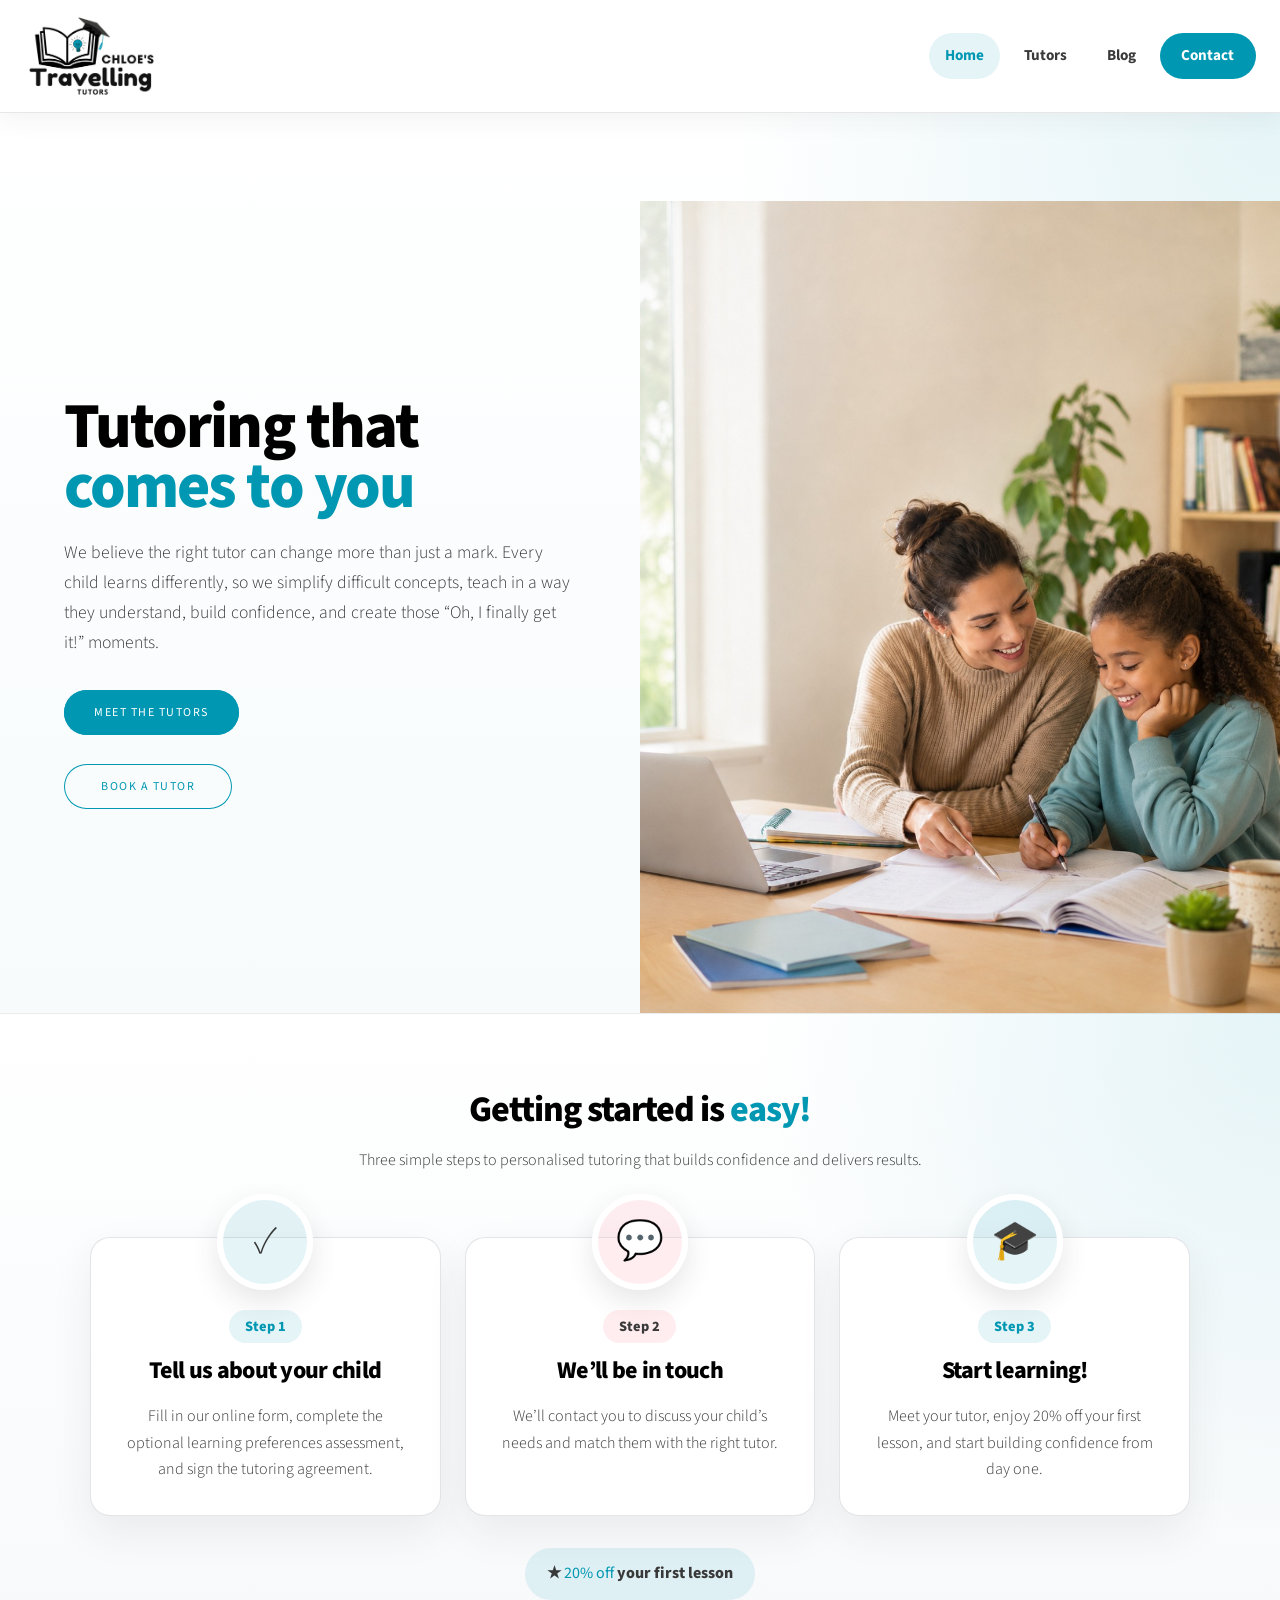
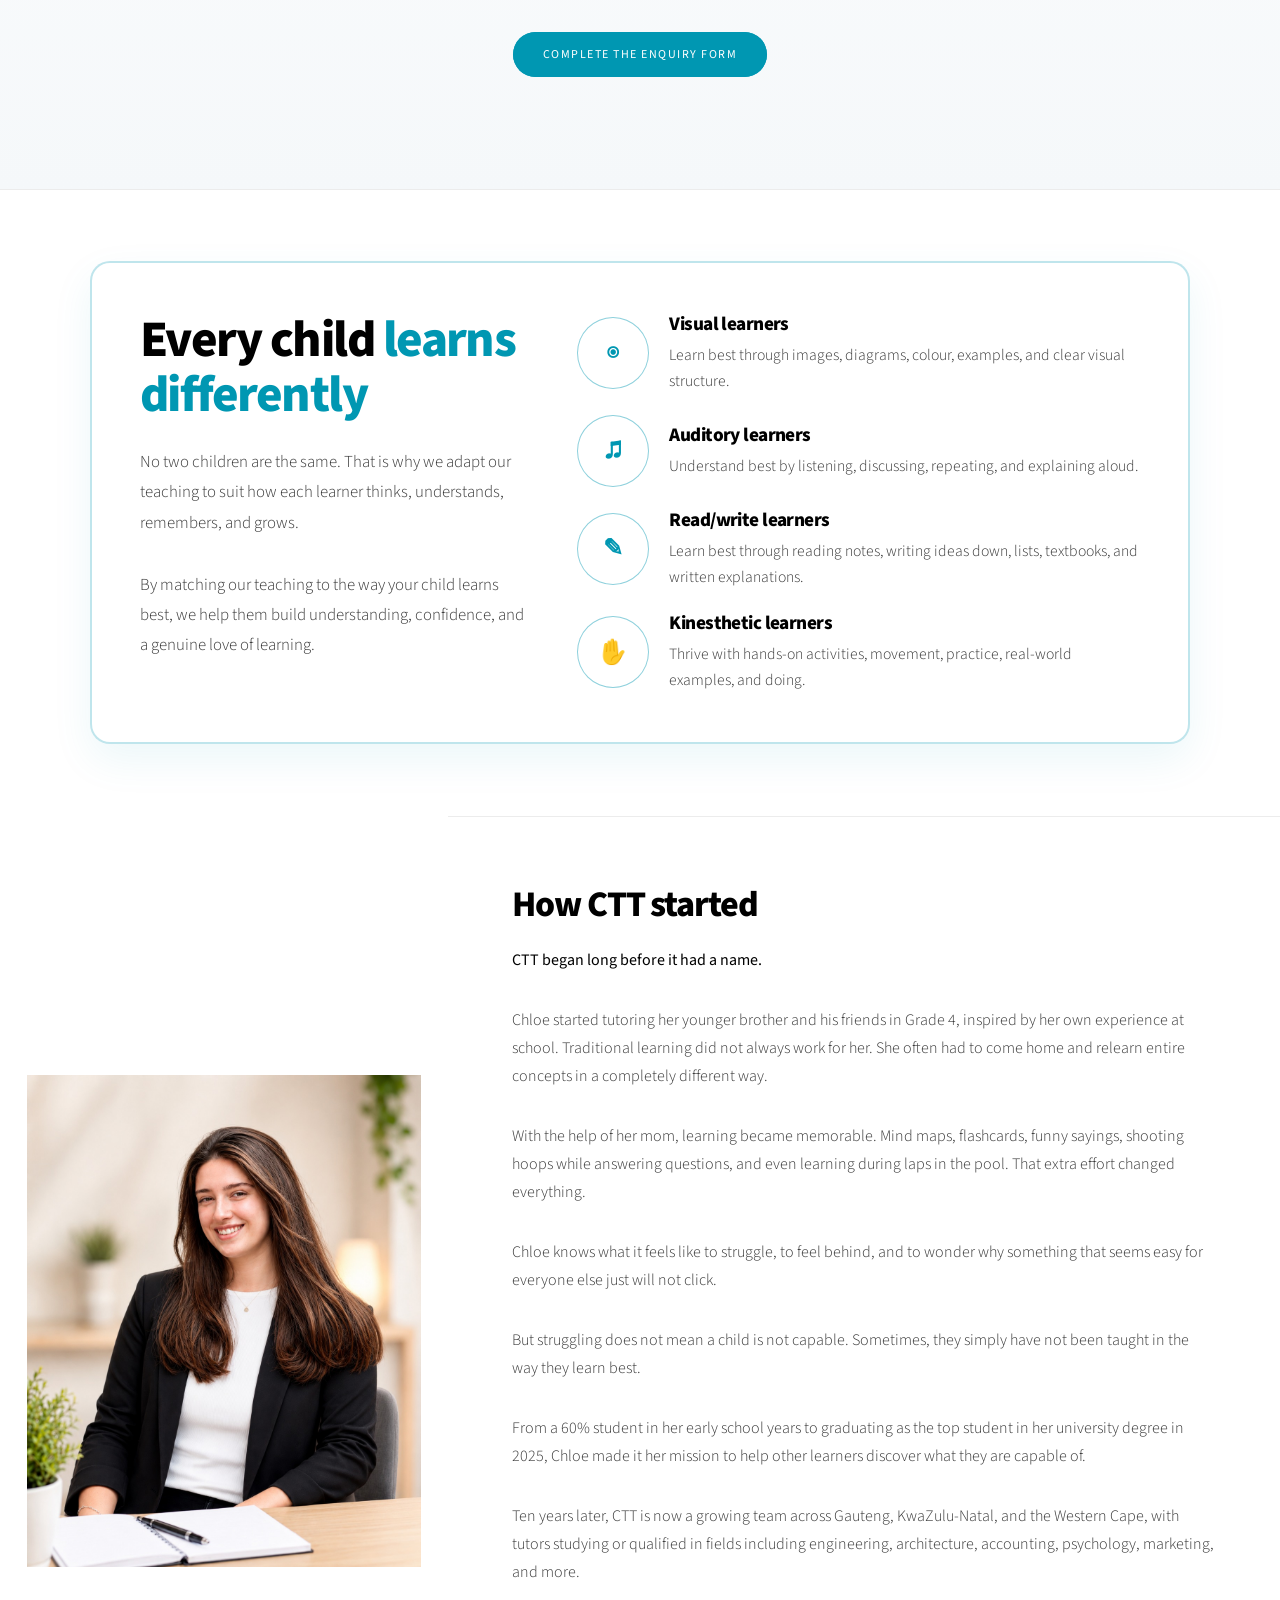
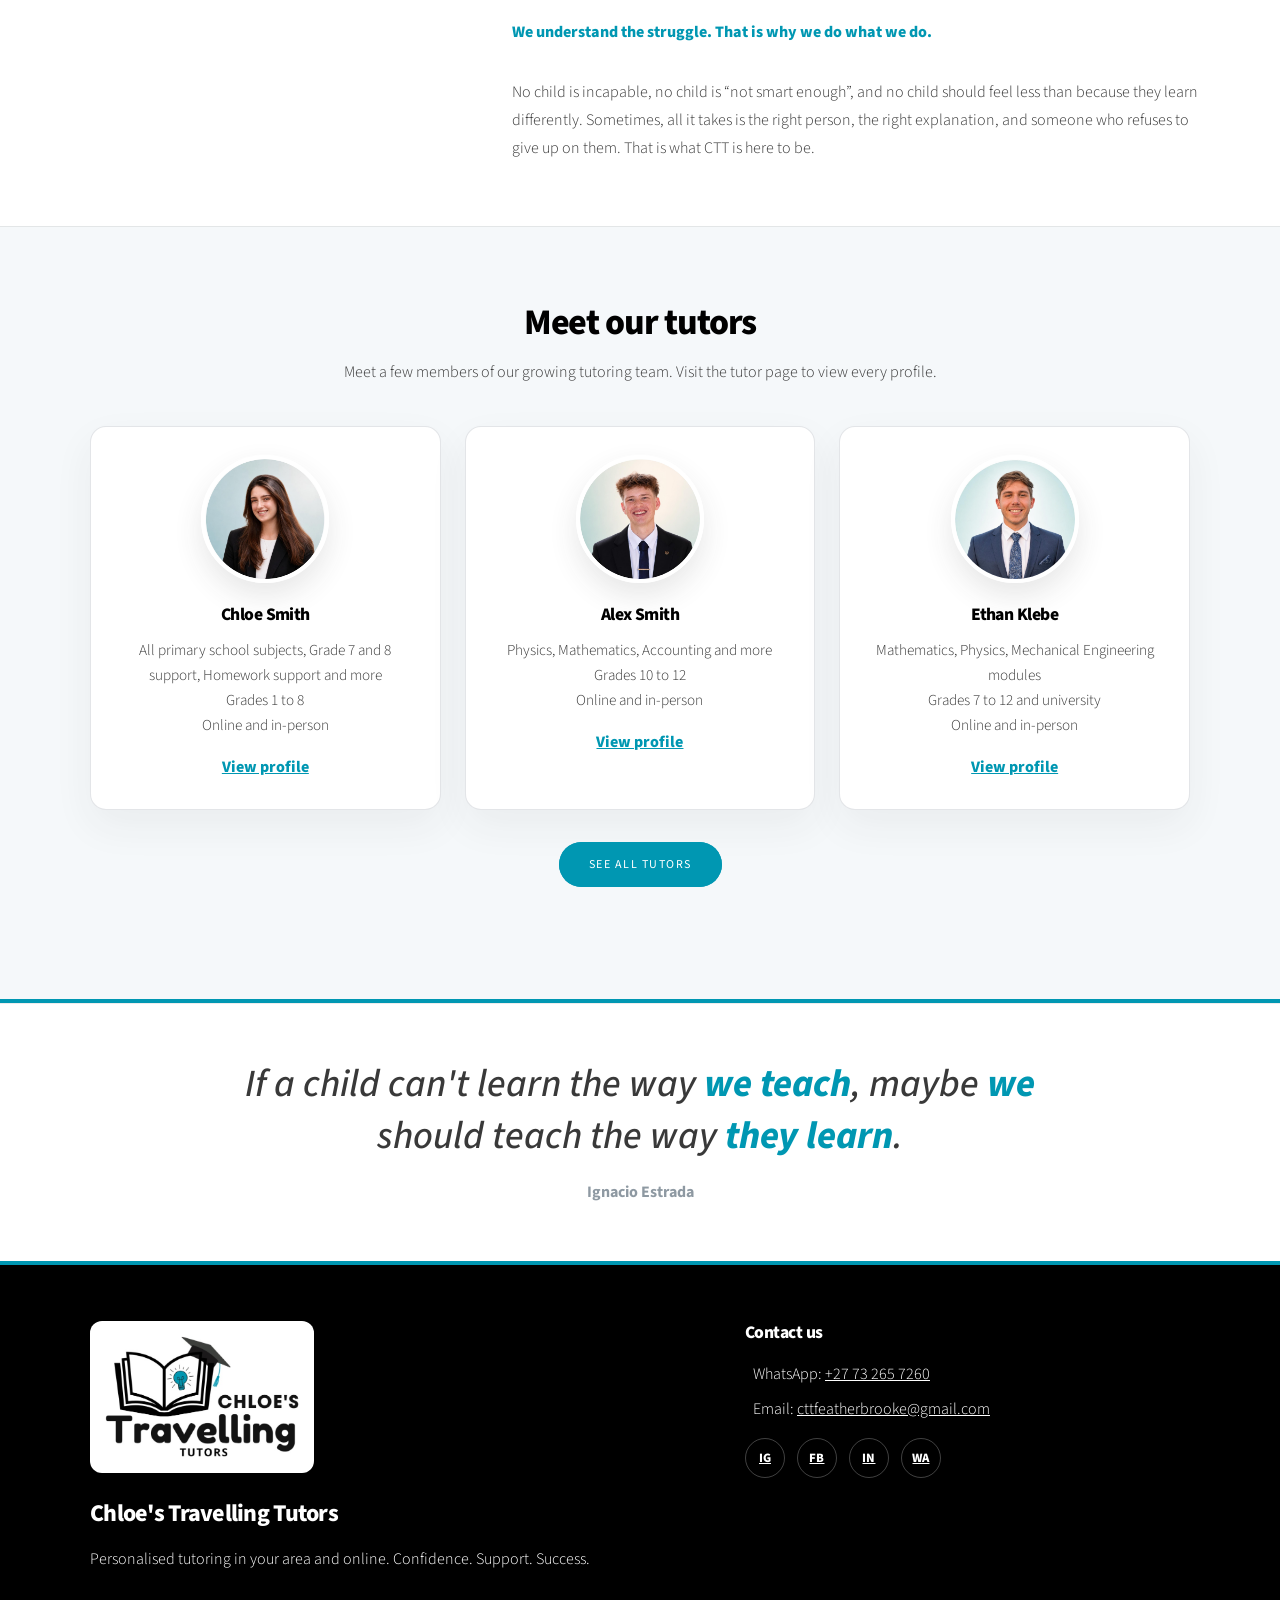
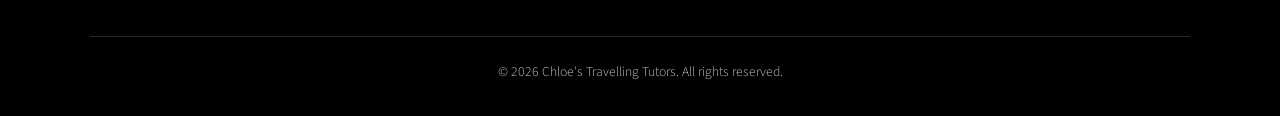
==== commit 1470a109: "Revert the live site to the owner's last own state The owner asked for every change I published toda" ====
--- a/index.html
+++ b/index.html
@@ -1,28 +1,10 @@
 <!DOCTYPE HTML>
-<html lang="en-ZA">
+<html>
 	<head>
-		<title>Private Tutors in South Africa | Chloe's Travelling Tutors</title>
+		<title>Chloe's Travelling Tutors | Home</title>
 		<meta charset="utf-8" />
 		<meta name="viewport" content="width=device-width, initial-scale=1, user-scalable=no" />
-		<meta name="robots" content="index, follow, max-image-preview:large, max-snippet:-1" />
-		<meta name="description" content="Private and online tutors in South Africa for Grades 1 to 12 and first-year university. In person in Gauteng, KwaZulu-Natal and the Western Cape. 20% off." />
-		<link rel="canonical" href="https://matthewmbowyer.github.io/Chloes-Traveling-tutors/" />
-
-		<meta property="og:type" content="website" />
-		<meta property="og:site_name" content="Chloe's Travelling Tutors" />
-		<meta property="og:locale" content="en_ZA" />
-		<meta property="og:title" content="Private Tutors in South Africa | Chloe's Travelling Tutors" />
-		<meta property="og:description" content="Private and online tutors in South Africa for Grades 1 to 12 and first-year university. In person in Gauteng, KwaZulu-Natal and the Western Cape. 20% off." />
-		<meta property="og:url" content="https://matthewmbowyer.github.io/Chloes-Traveling-tutors/" />
-		<meta property="og:image" content="https://matthewmbowyer.github.io/Chloes-Traveling-tutors/images/ctt_social_share.jpg" />
-		<meta property="og:image:width" content="1200" />
-		<meta property="og:image:height" content="630" />
-		<meta property="og:image:alt" content="A tutor helping a learner, with the Chloe's Travelling Tutors logo" />
-
-		<meta name="twitter:card" content="summary_large_image" />
-		<meta name="twitter:title" content="Private Tutors in South Africa | Chloe's Travelling Tutors" />
-		<meta name="twitter:description" content="Private and online tutors in South Africa for Grades 1 to 12 and first-year university. In person in Gauteng, KwaZulu-Natal and the Western Cape. 20% off." />
-		<meta name="twitter:image" content="https://matthewmbowyer.github.io/Chloes-Traveling-tutors/images/ctt_social_share.jpg" />
+		<meta name="description" content="Chloe's Travelling Tutors offers personalised tutoring in your area and online." />
 
 		<link rel="stylesheet" href="assets/css/main.css" />
 		<link rel="stylesheet" href="assets/css/ctt-custom.css" />
@@ -162,6 +144,20 @@
 				line-height: 1.65;
 			}
 
+			.ctt-chloe-section .content {
+				padding-top: 3rem;
+				padding-bottom: 3rem;
+			}
+
+			.ctt-chloe-section .content p {
+				line-height: 1.75;
+			}
+
+			.ctt-story-highlight {
+				color: #0097b2;
+				font-weight: 800;
+			}
+
 			@media screen and (max-width: 980px) {
 				.ctt-start-grid {
 					grid-template-columns: 1fr;
@@ -194,173 +190,6 @@
 				}
 			}
 		</style>
-		<script type="application/ld+json">
-{
-  "@type": [
-    "EducationalOrganization",
-    "LocalBusiness"
-  ],
-  "@id": "https://matthewmbowyer.github.io/Chloes-Traveling-tutors/#organization",
-  "name": "Chloe's Travelling Tutors",
-  "alternateName": "CTT",
-  "description": "Chloe's Travelling Tutors provides personalised one-to-one tutoring for Grades 1 to 12 and first-year university students, in person in Gauteng, KwaZulu-Natal and the Western Cape, and online across South Africa.",
-  "url": "https://matthewmbowyer.github.io/Chloes-Traveling-tutors/",
-  "logo": "https://matthewmbowyer.github.io/Chloes-Traveling-tutors/images/CTT_logo_cropped.png",
-  "image": "https://matthewmbowyer.github.io/Chloes-Traveling-tutors/images/ctt_social_share.jpg",
-  "email": "cttfeatherbrooke@gmail.com",
-  "telephone": "+27732657260",
-  "slogan": "Confidence. Support. Success.",
-  "address": {
-    "@type": "PostalAddress",
-    "addressCountry": "ZA"
-  },
-  "areaServed": [
-    {
-      "@type": "Country",
-      "name": "South Africa"
-    },
-    {
-      "@type": "AdministrativeArea",
-      "name": "Gauteng"
-    },
-    {
-      "@type": "AdministrativeArea",
-      "name": "KwaZulu-Natal"
-    },
-    {
-      "@type": "AdministrativeArea",
-      "name": "Western Cape"
-    }
-  ],
-  "sameAs": [
-    "https://www.instagram.com/chloestravellingtutors",
-    "https://www.facebook.com/share/1M5jPdss3F/",
-    "https://www.linkedin.com/company/chloe%E2%80%99s-travelling-tutors/"
-  ],
-  "contactPoint": {
-    "@type": "ContactPoint",
-    "contactType": "customer service",
-    "telephone": "+27732657260",
-    "email": "cttfeatherbrooke@gmail.com",
-    "areaServed": "ZA",
-    "availableLanguage": "en"
-  },
-  "offers": {
-    "@type": "Offer",
-    "name": "20% off your first lesson",
-    "description": "Every new learner receives 20% off their first lesson."
-  },
-  "knowsAbout": [
-    "Accounting",
-    "Additional Mathematics",
-    "Afrikaans (First Additional Language)",
-    "All subjects, Grades 1 to 8",
-    "Biology",
-    "Business Studies",
-    "Calculus",
-    "Chemistry",
-    "Computer Applications Technology (CAT)",
-    "Consumer Studies",
-    "Dramatic Arts",
-    "Economic and Management Sciences (EMS)",
-    "Economics",
-    "Engineering Mathematics",
-    "English",
-    "Finance",
-    "Geography",
-    "History",
-    "Homework support",
-    "Life Orientation",
-    "Life Sciences",
-    "Mathematical Literacy",
-    "Mathematics",
-    "Mechanical Engineering modules",
-    "Natural Sciences",
-    "Physical Sciences",
-    "Physics",
-    "Primary school subjects",
-    "Social Sciences",
-    "Study skills",
-    "Visual Arts"
-  ]
-}
-		</script>
-		<script type="application/ld+json">
-{
-  "@type": "WebSite",
-  "@id": "https://matthewmbowyer.github.io/Chloes-Traveling-tutors/#website",
-  "url": "https://matthewmbowyer.github.io/Chloes-Traveling-tutors/",
-  "name": "Chloe's Travelling Tutors",
-  "inLanguage": "en-ZA",
-  "publisher": {
-    "@id": "https://matthewmbowyer.github.io/Chloes-Traveling-tutors/#organization"
-  }
-}
-		</script>
-		<script type="application/ld+json">
-{
-  "@type": "FAQPage",
-  "@id": "https://matthewmbowyer.github.io/Chloes-Traveling-tutors/#faq",
-  "mainEntity": [
-    {
-      "@type": "Question",
-      "name": "Do you offer online tutoring in South Africa?",
-      "acceptedAnswer": {
-        "@type": "Answer",
-        "text": "Yes. 13 of our 16 tutors teach online, so a learner anywhere in South Africa can be matched with a tutor. Several tutors also teach in person in Gauteng, KwaZulu-Natal and Western Cape."
-      }
-    },
-    {
-      "@type": "Question",
-      "name": "Which areas do you cover?",
-      "acceptedAnswer": {
-        "@type": "Answer",
-        "text": "In person we cover Gauteng, KwaZulu-Natal and the Western Cape. Our tutors are based in areas including Randburg, Northcliff, Featherbrooke, Ruimsig and Krugersdorp in Gauteng; Durban North, Ballito and Salt Rock in KwaZulu-Natal; and Table View, Blouberg and Durbanville in the Western Cape. The full list is in the Where we tutor list above. Online lessons are available anywhere in South Africa, so travel is never a reason to go without support."
-      }
-    },
-    {
-      "@type": "Question",
-      "name": "What grades and subjects do you tutor?",
-      "acceptedAnswer": {
-        "@type": "Answer",
-        "text": "We tutor Grades 1 to 12, including matric, and first-year university students. Subjects include mathematics, mathematical literacy, physical sciences, life sciences, English, Afrikaans, accounting, business studies, economics, history, geography, computer applications technology, visual arts and study skills."
-      }
-    },
-    {
-      "@type": "Question",
-      "name": "How do I find the right tutor for my child?",
-      "acceptedAnswer": {
-        "@type": "Answer",
-        "text": "Complete the enquiry form with your child's grade, the subjects they need and your area, for example Randburg, Featherbrooke, Durban North or Table View. We will be in touch to discuss their needs and match them with the right tutor. You can also complete the optional learning preferences assessment, which helps us understand how your child learns best."
-      }
-    },
-    {
-      "@type": "Question",
-      "name": "How much does tutoring cost?",
-      "acceptedAnswer": {
-        "@type": "Answer",
-        "text": "Fees depend on the tutor, the subject and the grade, so contact us for current rates. Every new learner gets 20% off their first lesson."
-      }
-    },
-    {
-      "@type": "Question",
-      "name": "Is the learning preferences assessment required?",
-      "acceptedAnswer": {
-        "@type": "Answer",
-        "text": "No, it is optional. It is 12 short questions written from your child's point of view, and it is not a diagnosis. It simply shows whether your child responds best to visual, auditory, read/write or kinesthetic teaching, so we can match them more accurately."
-      }
-    },
-    {
-      "@type": "Question",
-      "name": "Is tutoring only for learners who are struggling?",
-      "acceptedAnswer": {
-        "@type": "Answer",
-        "text": "No. Families also come to us for exam preparation, confidence building, homework support and extension work for learners who want to be stretched further."
-      }
-    }
-  ]
-}
-		</script>
 	</head>
 
 	<body class="is-preload">
@@ -371,12 +200,13 @@
 
 			<section class="banner style1 orient-left content-align-left image-position-right fullscreen onload-image-fade-in onload-content-fade-right ctt-hero" id="home">
 				<div class="content">
-					<h1 class="ctt-visually-hidden">Chloe’s Travelling Tutors — personalised tutoring</h1>
-					<blockquote class="ctt-hero-quote">
-						If a child can't learn the way <strong>we teach</strong>, maybe <strong>we</strong>
-						should teach the way <strong>they learn</strong>.
-					</blockquote>
-					<cite class="ctt-hero-cite">Ignacio Estrada</cite>
+					<h1>Tutoring that <span class="ctt-accent">comes to you</span></h1>
+
+					<p class="major">
+						We believe the right tutor can change more than just a mark. Every child learns differently,
+						so we simplify difficult concepts, teach in a way they understand, build confidence, and create
+						those “Oh, I finally get it!” moments.
+					</p>
 
 					<ul class="actions stacked">
 						<li><a href="tutors.html" class="button big wide primary">Meet the Tutors</a></li>
@@ -385,22 +215,7 @@
 				</div>
 
 				<div class="image">
-					<img src="images/hero_study_crop.jpeg" alt="Chloe's Travelling Tutors providing personalised tutoring" />
-				</div>
-			</section>
-
-			<section class="ctt-section ctt-section-light">
-				<div class="ctt-inner">
-					<div class="ctt-section-title">
-						<h2>Meet our tutors</h2>
-						<p>Meet some of the people behind CTT. Our tutors bring different strengths, qualifications and teaching styles, so we can find the right fit for every learner.</p>
-					</div>
-
-					<div id="featuredTutors" class="ctt-card-grid"></div>
-
-					<ul class="actions special ctt-featured-actions">
-						<li><a href="tutors.html" class="button primary">See All Tutors</a></li>
-					</ul>
+					<img src="images/index_open_image.jpeg" alt="Chloe's Travelling Tutors providing personalised tutoring" />
 				</div>
 			</section>
 
@@ -495,184 +310,83 @@
 							</div>
 						</div>
 					</div>
-					<div class="ctt-seo-block">
+				</div>
+			</section>
+
+			<section class="spotlight style1 orient-right content-align-left image-position-center onscroll-image-fade-in ctt-chloe-section">
+				<div class="content">
+					<h2>How CTT started</h2>
+
+					<p><strong>CTT began long before it had a name.</strong></p>
+
+					<p>
+						Chloe started tutoring her younger brother and his friends in Grade 4, inspired by her own
+						experience at school. Traditional learning did not always work for her. She often had to come
+						home and relearn entire concepts in a completely different way.
+					</p>
+
+					<p>
+						With the help of her mom, learning became memorable. Mind maps, flashcards, funny sayings,
+						shooting hoops while answering questions, and even learning during laps in the pool.
+						That extra effort changed everything.
+					</p>
+
+					<p>
+						Chloe knows what it feels like to struggle, to feel behind, and to wonder why something that
+						seems easy for everyone else just will not click.
+					</p>
+
+					<p>
+						But struggling does not mean a child is not capable. Sometimes, they simply have not been
+						taught in the way they learn best.
+					</p>
+
+					<p>
+						From a 60% student in her early school years to graduating as the top student in her university
+						degree in 2025, Chloe made it her mission to help other learners discover what they are capable of.
+					</p>
+
+					<p>
+						Ten years later, CTT is now a growing team across Gauteng, KwaZulu-Natal, and the Western Cape,
+						with tutors studying or qualified in fields including engineering, architecture, accounting,
+						psychology, marketing, and more.
+					</p>
+
+					<p><span class="ctt-story-highlight">We understand the struggle. That is why we do what we do.</span></p>
+
+					<p>
+						No child is incapable, no child is “not smart enough”, and no child should feel less than because
+						they learn differently. Sometimes, all it takes is the right person, the right explanation, and
+						someone who refuses to give up on them. That is what CTT is here to be.
+					</p>
+				</div>
+
+				<div class="image ctt-about-image">
+					<img src="images/Chloe_image.jpeg" alt="Chloe, founder of Chloe's Travelling Tutors" />
+				</div>
+			</section>
+
+			<section class="ctt-section ctt-section-light">
+				<div class="ctt-inner">
 					<div class="ctt-section-title">
-					<h2>Subjects, grades and areas we <span class="ctt-accent">cover</span></h2>
-					<p>Tutoring in person across Gauteng, KwaZulu-Natal and the Western Cape, and online anywhere in South Africa.</p>
+						<h2>Meet our tutors</h2>
+						<p>Meet a few members of our growing tutoring team. Visit the tutor page to view every profile.</p>
 					</div>
 
-					<div class="ctt-seo-grid">
-					<div class="ctt-seo-panel">
-					<h3>Subjects</h3>
-					<div class="ctt-seo-subject-group">
-					<h4>Primary school</h4>
-					<ul>
-					<li>Primary school subjects</li>
-					<li>All subjects, Grades 1 to 8</li>
+					<div id="featuredTutors" class="ctt-card-grid"></div>
+
+					<ul class="actions special ctt-featured-actions">
+						<li><a href="tutors.html" class="button primary">See All Tutors</a></li>
 					</ul>
-					</div>
-					<div class="ctt-seo-subject-group">
-					<h4>Mathematics</h4>
-					<ul>
-					<li>Mathematics</li>
-					<li>Additional Mathematics</li>
-					<li>Mathematical Literacy</li>
-					<li>Calculus</li>
-					<li>Engineering Mathematics</li>
-					</ul>
-					</div>
-					<div class="ctt-seo-subject-group">
-					<h4>Sciences</h4>
-					<ul>
-					<li>Physical Sciences</li>
-					<li>Physics</li>
-					<li>Chemistry</li>
-					<li>Life Sciences</li>
-					<li>Biology</li>
-					<li>Natural Sciences</li>
-					</ul>
-					</div>
-					<div class="ctt-seo-subject-group">
-					<h4>Languages</h4>
-					<ul>
-					<li>English</li>
-					<li>Afrikaans (First Additional Language)</li>
-					</ul>
-					</div>
-					<div class="ctt-seo-subject-group">
-					<h4>Accounting, business and economics</h4>
-					<ul>
-					<li>Accounting</li>
-					<li>Business Studies</li>
-					<li>Economics</li>
-					<li>Economic and Management Sciences (EMS)</li>
-					<li>Finance</li>
-					<li>Consumer Studies</li>
-					</ul>
-					</div>
-					<div class="ctt-seo-subject-group">
-					<h4>Technology</h4>
-					<ul>
-					<li>Computer Applications Technology (CAT)</li>
-					</ul>
-					</div>
-					<div class="ctt-seo-subject-group">
-					<h4>Humanities and arts</h4>
-					<ul>
-					<li>History</li>
-					<li>Geography</li>
-					<li>Social Sciences</li>
-					<li>Life Orientation</li>
-					<li>Visual Arts</li>
-					<li>Dramatic Arts</li>
-					</ul>
-					</div>
-					<div class="ctt-seo-subject-group">
-					<h4>Study skills</h4>
-					<ul>
-					<li>Study skills</li>
-					<li>Homework support</li>
-					</ul>
-					</div>
-					<div class="ctt-seo-subject-group">
-					<h4>University and first year</h4>
-					<ul>
-					<li>Mechanical Engineering modules</li>
-					</ul>
-					</div>
-					</div>
-
-					<div class="ctt-seo-panel">
-					<h3>Grades</h3>
-					<ul class="ctt-seo-list">
-					<li>Grades 1 to 7 (primary school)</li>
-					<li>Grades 8 and 9</li>
-					<li>Grades 10 to 12, including matric</li>
-					<li>First-year university</li>
-					</ul>
-
-					<h3>How lessons run</h3>
-					<ul class="ctt-seo-list">
-					<li>One-to-one lessons, online or in person</li>
-					<li>Matched to your child's grade, subjects and area</li>
-					<li>Taught by qualified teachers and subject specialists</li>
-					<li>20% off your first lesson</li>
-					</ul>
-					</div>
-					</div>
-
-					<div class="ctt-seo-areas">
-					<h3>Where we tutor</h3>
-					<div class="ctt-seo-area-group">
-					<h4>Gauteng</h4>
-					<ul class="ctt-seo-list">
-					<li>Featherbrooke and Strubens Valley</li>
-					<li>Featherbrooke, Eagle Canyon and Pretoria</li>
-					<li>Noordheuwel, Poortview, Ruimsig, Featherbrooke and Krugersdorp</li>
-					<li>Randburg and Northcliff</li>
-					<li>Rietondale, Queenswood, Hatfield and Brooklyn</li>
-					<li>Ruimsig and Helderkruin</li>
-					</ul>
-					</div>
-					<div class="ctt-seo-area-group">
-					<h4>KwaZulu-Natal</h4>
-					<ul class="ctt-seo-list">
-					<li>Ballito and surrounding North Coast areas</li>
-					<li>La Lucia and Durban North</li>
-					<li>Salt Rock</li>
-					<li>Westbrook, Salt Rock and Sheffield</li>
-					<li>Westville and surrounding areas</li>
-					</ul>
-					</div>
-					<div class="ctt-seo-area-group">
-					<h4>Western Cape</h4>
-					<ul class="ctt-seo-list">
-					<li>Bellville and Durbanville</li>
-					<li>Brackenfell, Kuils River, Bellville, Kraaifontein, Durbanville, Edgemead and Parow</li>
-					<li>Table View, Parklands, Sunningdale and Blouberg</li>
-					</ul>
-					</div>
-					<div class="ctt-seo-area-group">
-					<h4>Online, anywhere in South Africa</h4>
-					<p>Most of our tutors teach online, so a learner in any province can be matched with the right tutor.</p>
-					</div>
-					</div>
-					</div>
-
-					<div class="ctt-faq">
-					<div class="ctt-section-title">
-					<h2>Tutoring questions, <span class="ctt-accent">answered</span></h2>
-					</div>
-					<div class="ctt-faq-item">
-					<h3>Do you offer online tutoring in South Africa?</h3>
-					<p>Yes. 13 of our 16 tutors teach online, so a learner anywhere in South Africa can be matched with a tutor. Several tutors also teach in person in Gauteng, KwaZulu-Natal and Western Cape.</p>
-					</div>
-					<div class="ctt-faq-item">
-					<h3>Which areas do you cover?</h3>
-					<p>In person we cover Gauteng, KwaZulu-Natal and the Western Cape. Our tutors are based in areas including Randburg, Northcliff, Featherbrooke, Ruimsig and Krugersdorp in Gauteng; Durban North, Ballito and Salt Rock in KwaZulu-Natal; and Table View, Blouberg and Durbanville in the Western Cape. The full list is in the Where we tutor list above. Online lessons are available anywhere in South Africa, so travel is never a reason to go without support.</p>
-					</div>
-					<div class="ctt-faq-item">
-					<h3>What grades and subjects do you tutor?</h3>
-					<p>We tutor Grades 1 to 12, including matric, and first-year university students. Subjects include mathematics, mathematical literacy, physical sciences, life sciences, English, Afrikaans, accounting, business studies, economics, history, geography, computer applications technology, visual arts and study skills.</p>
-					</div>
-					<div class="ctt-faq-item">
-					<h3>How do I find the right tutor for my child?</h3>
-					<p>Complete the enquiry form with your child's grade, the subjects they need and your area, for example Randburg, Featherbrooke, Durban North or Table View. We will be in touch to discuss their needs and match them with the right tutor. You can also complete the optional learning preferences assessment, which helps us understand how your child learns best.</p>
-					</div>
-					<div class="ctt-faq-item">
-					<h3>How much does tutoring cost?</h3>
-					<p>Fees depend on the tutor, the subject and the grade, so contact us for current rates. Every new learner gets 20% off their first lesson.</p>
-					</div>
-					<div class="ctt-faq-item">
-					<h3>Is the learning preferences assessment required?</h3>
-					<p>No, it is optional. It is 12 short questions written from your child's point of view, and it is not a diagnosis. It simply shows whether your child responds best to visual, auditory, read/write or kinesthetic teaching, so we can match them more accurately.</p>
-					</div>
-					<div class="ctt-faq-item">
-					<h3>Is tutoring only for learners who are struggling?</h3>
-					<p>No. Families also come to us for exam preparation, confidence building, homework support and extension work for learners who want to be stretched further.</p>
-					</div>
-					</div>
-				</div>
+				</div>
+			</section>
+
+			<section class="ctt-quote">
+				<blockquote>
+					If a child can't learn the way <strong>we teach</strong>, maybe <strong>we</strong>
+					should teach the way <strong>they learn</strong>.
+				</blockquote>
+				<cite>Ignacio Estrada</cite>
 			</section>
 
 			<div id="site-footer"></div>
--- a/assets/css/ctt-custom.css
+++ b/assets/css/ctt-custom.css
@@ -128,6 +128,18 @@
 	background:
 		radial-gradient(circle at top right, rgba(0, 151, 178, 0.1), transparent 35%),
 		linear-gradient(180deg, #ffffff 0%, #f7fbfc 100%);
+}
+
+.ctt-hero h1 {
+	font-size: clamp(2.5rem, 5vw, 5rem);
+	line-height: 0.95;
+	margin-bottom: 1.25rem;
+}
+
+.ctt-hero .major {
+	font-size: 1.1rem;
+	line-height: 1.7;
+	max-width: 37rem;
 }
 
 .button.primary {
@@ -286,6 +298,38 @@
 	margin: 0;
 }
 
+.ctt-quote {
+	background: var(--ctt-white);
+	border-top: 4px solid var(--ctt-blue);
+	border-bottom: 4px solid var(--ctt-blue);
+	text-align: center;
+	padding: 3.5rem 2rem;
+}
+
+.ctt-quote blockquote {
+	border-left: none;
+	margin: 0 auto;
+	max-width: 900px;
+	padding: 0;
+	font-size: clamp(1.5rem, 3vw, 2.4rem);
+	line-height: 1.35;
+	color: var(--ctt-dark-grey);
+	font-weight: 500;
+}
+
+.ctt-quote strong {
+	color: var(--ctt-blue);
+	font-weight: 800;
+}
+
+.ctt-quote cite {
+	display: block;
+	margin-top: 1rem;
+	color: var(--ctt-soft-grey);
+	font-style: normal;
+	font-weight: 700;
+}
+
 .ctt-tutor-card {
 	text-align: center;
 }
@@ -670,6 +714,7 @@
 	transform: translateY(-0.5rem) rotate(-45deg);
 }
 
+
 /* =========================================================
    Homepage opening image
    ========================================================= */
@@ -679,8 +724,34 @@
 	height: 100%;
 	display: block;
 	object-fit: cover;
-	object-position: center 35%;
-}
+	object-position: center;
+}
+
+
+/* =========================================================
+   Chloe image
+   ========================================================= */
+
+.spotlight.ctt-chloe-section > .image.ctt-about-image {
+	display: flex;
+	align-items: center;
+	justify-content: center;
+	overflow: hidden;
+	background: #ffffff;
+}
+
+.spotlight.ctt-chloe-section > .image.ctt-about-image img {
+	position: relative;
+	top: auto;
+	left: auto;
+	width: 88%;
+	height: 88%;
+	min-height: 0;
+	display: block;
+	object-fit: contain;
+	object-position: center;
+}
+
 
 /* =========================================================
    Tablet and mobile
@@ -724,7 +795,13 @@
 		margin-top: 0.35rem;
 	}
 
-}
+	.spotlight.ctt-chloe-section > .image.ctt-about-image img {
+		width: 100%;
+		height: 100%;
+		object-fit: contain;
+	}
+}
+
 
 /* =========================================================
    Small phones
@@ -978,392 +1055,3 @@
 	}
 }
 
-/* =========================================================
-   Round 1 improvements: hero reassurance strip and tutor filters
-   Styled with the existing CTT palette variables only.
-   ========================================================= */
-
-.ctt-filter-box {
-	background: var(--ctt-white);
-	border: 1px solid rgba(142, 153, 162, 0.25);
-	border-radius: 1rem;
-	padding: 1.75rem;
-	margin-bottom: 2.5rem;
-	box-shadow: 0 1rem 2.5rem rgba(57, 57, 57, 0.06);
-}
-
-.ctt-filter-box h2 {
-	margin-bottom: 0.5rem;
-}
-
-.ctt-filter-box p {
-	margin-bottom: 0;
-}
-
-.ctt-filter-grid {
-	display: grid;
-	grid-template-columns: repeat(3, minmax(0, 1fr));
-	gap: 1.25rem;
-	align-items: end;
-	margin-top: 1.5rem;
-}
-
-.ctt-filter-grid label {
-	display: block;
-	margin-bottom: 0.35rem;
-	color: var(--ctt-dark-grey);
-	font-weight: 800;
-}
-
-.ctt-filter-toggle {
-	display: flex;
-	align-items: center;
-	gap: 0.65rem;
-	padding: 0.75rem 1rem;
-	border: 1px solid var(--ctt-border);
-	border-radius: 0.7rem;
-	background: rgba(0, 151, 178, 0.08);
-}
-
-.ctt-filter-toggle label {
-	margin: 0;
-	color: var(--ctt-blue);
-	cursor: pointer;
-}
-
-.ctt-filter-toggle input {
-	width: auto;
-	margin: 0;
-	flex: 0 0 auto;
-}
-
-.ctt-filter-summary {
-	margin-top: 1.25rem;
-	color: var(--ctt-soft-grey);
-	font-weight: 700;
-}
-
-.ctt-directory-empty {
-	grid-column: 1 / -1;
-	padding: 2.5rem 1.75rem;
-	border: 2px dashed var(--ctt-border);
-	border-radius: 1rem;
-	background: var(--ctt-light-bg);
-	text-align: center;
-}
-
-.ctt-directory-empty h3 {
-	margin-bottom: 0.65rem;
-}
-
-.ctt-directory-empty p {
-	margin: 0;
-	color: var(--ctt-dark-grey);
-}
-
-/* Visible keyboard focus on the filter controls, following existing conventions. */
-.ctt-filter-box select:focus-visible,
-.ctt-filter-box button:focus-visible,
-.ctt-filter-toggle input:focus-visible {
-	outline: 3px solid var(--ctt-blue);
-	outline-offset: 2px;
-}
-
-@media screen and (max-width: 980px) {
-	.ctt-filter-grid {
-		grid-template-columns: 1fr;
-	}
-}
-
-/* =========================================================
-   Homepage opening quote (Round 2)
-   The hero leads with the quote instead of a headline, and the
-   portrait panel is cropped to the two people.
-   ========================================================= */
-
-/* The Round 2 hero has no visible headline, so the page would otherwise ship
-   with no <h1>. This keeps one in the document for assistive tech without
-   changing the visual design. */
-.ctt-visually-hidden {
-        position: absolute;
-        width: 1px;
-        height: 1px;
-        margin: -1px;
-        padding: 0;
-        overflow: hidden;
-        clip: rect(0, 0, 0, 0);
-        white-space: nowrap;
-        border: 0;
-}
-
-.ctt-hero-quote {
-	border-left: 0.35rem solid var(--ctt-blue);
-	margin: 0 0 1rem 0;
-	padding: 0 0 0 1.5rem;
-	max-width: 34rem;
-	font-size: clamp(1.5rem, 2.4vw, 2.25rem);
-	line-height: 1.3;
-	color: var(--ctt-dark-grey);
-	font-weight: 500;
-}
-
-.ctt-hero-quote strong {
-	color: var(--ctt-blue);
-	font-weight: 800;
-}
-
-.ctt-hero-cite {
-	display: block;
-	margin: 0 0 2rem 0;
-	color: var(--ctt-soft-grey);
-	font-style: normal;
-	font-weight: 700;
-}
-
-/* =========================================================
-   Sticky header that shrinks on scroll
-   ========================================================= */
-
-/* The header is injected into an empty #site-header div at runtime. Making the
-   DIV sticky pins it for the whole page: its containing block is <body>, which
-   is as tall as the document, so it stays at the top while scrolling. Making
-   .ctt-site-header itself sticky would NOT work, because its containing block
-   (#site-header) is only as tall as the header and would scroll away with it.
-   Sticky rather than fixed, so no page padding is needed and nothing shifts
-   when the fragment loads. */
-#site-header {
-        position: sticky;
-        top: 0;
-        z-index: 1000;
-}
-
-/* Anchor jumps (e.g. "Meet the Tutors" from the hero) must clear the sticky bar. */
-html {
-        scroll-padding-top: 6rem;
-}
-
-.ctt-header-inner {
-        transition:
-                min-height 0.25s ease,
-                padding 0.25s ease;
-}
-
-.ctt-brand {
-        transition:
-                width 0.25s ease,
-                height 0.25s ease;
-}
-
-.ctt-site-header {
-        transition: box-shadow 0.25s ease;
-}
-
-.ctt-site-header.is-scrolled {
-        box-shadow: 0 0.25rem 1rem rgba(57, 57, 57, 0.1);
-}
-
-.ctt-site-header.is-scrolled .ctt-header-inner {
-        min-height: 4.25rem;
-}
-
-.ctt-site-header.is-scrolled .ctt-brand {
-        width: 11rem;
-        height: 3.5rem;
-}
-
-.ctt-site-header.is-scrolled .ctt-navigation a {
-        min-height: 2.4rem;
-        padding: 0.45rem 0.85rem;
-        font-size: 0.9rem;
-}
-
-.ctt-site-header.is-scrolled .ctt-navigation .ctt-nav-button {
-        padding-left: 1.15rem;
-        padding-right: 1.15rem;
-}
-
-@media screen and (max-width: 980px) {
-        /* Phones and tablets: the tall mobile bar is what eats the screen, so
-           it shrinks the most here - roughly half its resting height. */
-        html {
-                scroll-padding-top: 4.5rem;
-        }
-
-        .ctt-site-header.is-scrolled .ctt-header-inner {
-                min-height: 3.25rem;
-        }
-
-        .ctt-site-header.is-scrolled .ctt-brand {
-                width: 8rem;
-                height: 2.5rem;
-        }
-
-        .ctt-site-header.is-scrolled .ctt-menu-toggle {
-                width: 2.5rem;
-                height: 2.5rem;
-        }
-
-        /* While the menu is open the bar keeps its full height, so open links
-           are never clipped by a bar that shrank under them. */
-        .ctt-site-header.is-menu-open .ctt-header-inner {
-                min-height: 5.5rem;
-        }
-
-        .ctt-site-header.is-menu-open .ctt-brand {
-                width: 12rem;
-                height: 4.5rem;
-        }
-}
-
-@media screen and (max-width: 480px) {
-        .ctt-site-header.is-scrolled .ctt-header-inner {
-                min-height: 3rem;
-        }
-
-        .ctt-site-header.is-scrolled .ctt-brand {
-                width: 7rem;
-                height: 2.25rem;
-        }
-}
-
-@media (prefers-reduced-motion: reduce) {
-        .ctt-header-inner,
-        .ctt-brand,
-        .ctt-site-header {
-                transition: none;
-        }
-}
-
-/* =========================================================
-   Search-facing content: subjects, grades, areas and FAQ
-   ========================================================= */
-
-.ctt-seo-block,
-.ctt-faq {
-        margin-top: 3.5rem;
-}
-
-.ctt-seo-grid {
-        display: grid;
-        grid-template-columns: repeat(2, minmax(0, 1fr));
-        gap: 1.5rem;
-        align-items: start;
-}
-
-.ctt-seo-panel {
-        padding: 2rem;
-        border: 1px solid var(--ctt-border);
-        border-radius: 0.75rem;
-        background: var(--ctt-white);
-}
-
-.ctt-seo-panel h3,
-.ctt-seo-areas h3 {
-        margin-bottom: 1rem;
-}
-
-.ctt-seo-panel h3:not(:first-child) {
-        margin-top: 2rem;
-}
-
-.ctt-seo-subject-group {
-        margin-bottom: 1.25rem;
-}
-
-.ctt-seo-subject-group h4,
-.ctt-seo-area-group h4 {
-        margin-bottom: 0.35rem;
-        color: var(--ctt-blue);
-        font-size: 0.8rem;
-        font-weight: 800;
-        letter-spacing: 0.08em;
-        text-transform: uppercase;
-}
-
-.ctt-seo-subject-group ul,
-.ctt-seo-list {
-        margin: 0;
-        padding: 0;
-        list-style: none;
-}
-
-.ctt-seo-subject-group li,
-.ctt-seo-list li {
-        position: relative;
-        margin: 0 0 0.3rem 0;
-        padding-left: 1rem;
-        line-height: 1.5;
-        color: var(--ctt-dark-grey);
-}
-
-.ctt-seo-subject-group li::before,
-.ctt-seo-list li::before {
-        content: "";
-        position: absolute;
-        left: 0;
-        top: 0.62em;
-        width: 0.35rem;
-        height: 0.35rem;
-        border-radius: 50%;
-        background: var(--ctt-blue);
-}
-
-.ctt-seo-areas {
-        margin-top: 2.5rem;
-        padding: 2rem;
-        border-radius: 0.75rem;
-        background: var(--ctt-light-bg);
-}
-
-.ctt-seo-area-group {
-        margin-bottom: 1.25rem;
-}
-
-/* One column of definitions per province on wide screens, stacked on phones. */
-.ctt-seo-areas {
-        display: grid;
-        grid-template-columns: repeat(auto-fit, minmax(15rem, 1fr));
-        gap: 0 1.5rem;
-        align-items: start;
-}
-
-.ctt-seo-areas h3 {
-        grid-column: 1 / -1;
-}
-
-.ctt-faq {
-        display: grid;
-        grid-template-columns: repeat(2, minmax(0, 1fr));
-        gap: 1.25rem 1.5rem;
-        align-items: start;
-}
-
-.ctt-faq .ctt-section-title {
-        grid-column: 1 / -1;
-}
-
-.ctt-faq-item {
-        padding: 1.5rem;
-        border: 1px solid var(--ctt-border);
-        border-radius: 0.75rem;
-        background: var(--ctt-white);
-}
-
-.ctt-faq-item h3 {
-        margin-bottom: 0.5rem;
-        font-size: 1.05rem;
-}
-
-.ctt-faq-item p {
-        margin: 0;
-        line-height: 1.6;
-}
-
-@media screen and (max-width: 980px) {
-        .ctt-seo-grid,
-        .ctt-faq {
-                grid-template-columns: minmax(0, 1fr);
-        }
-}
-
-
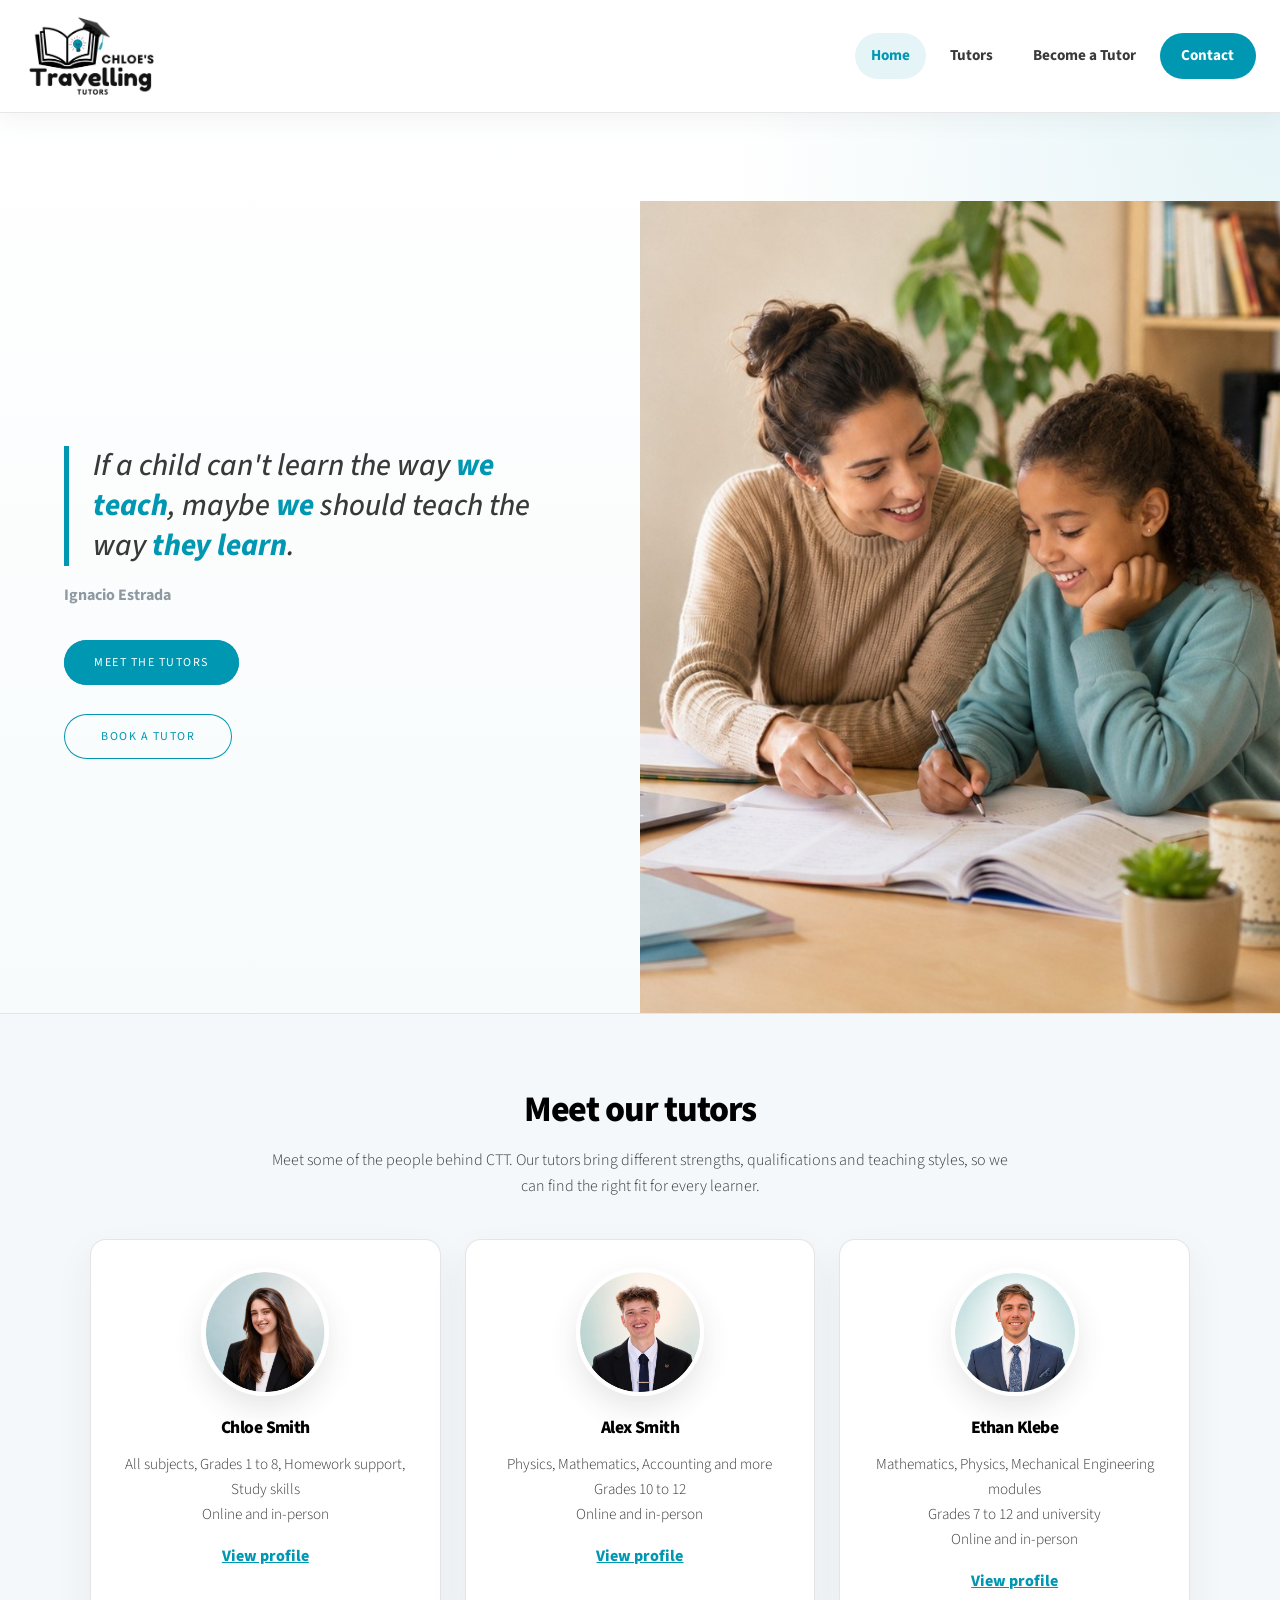
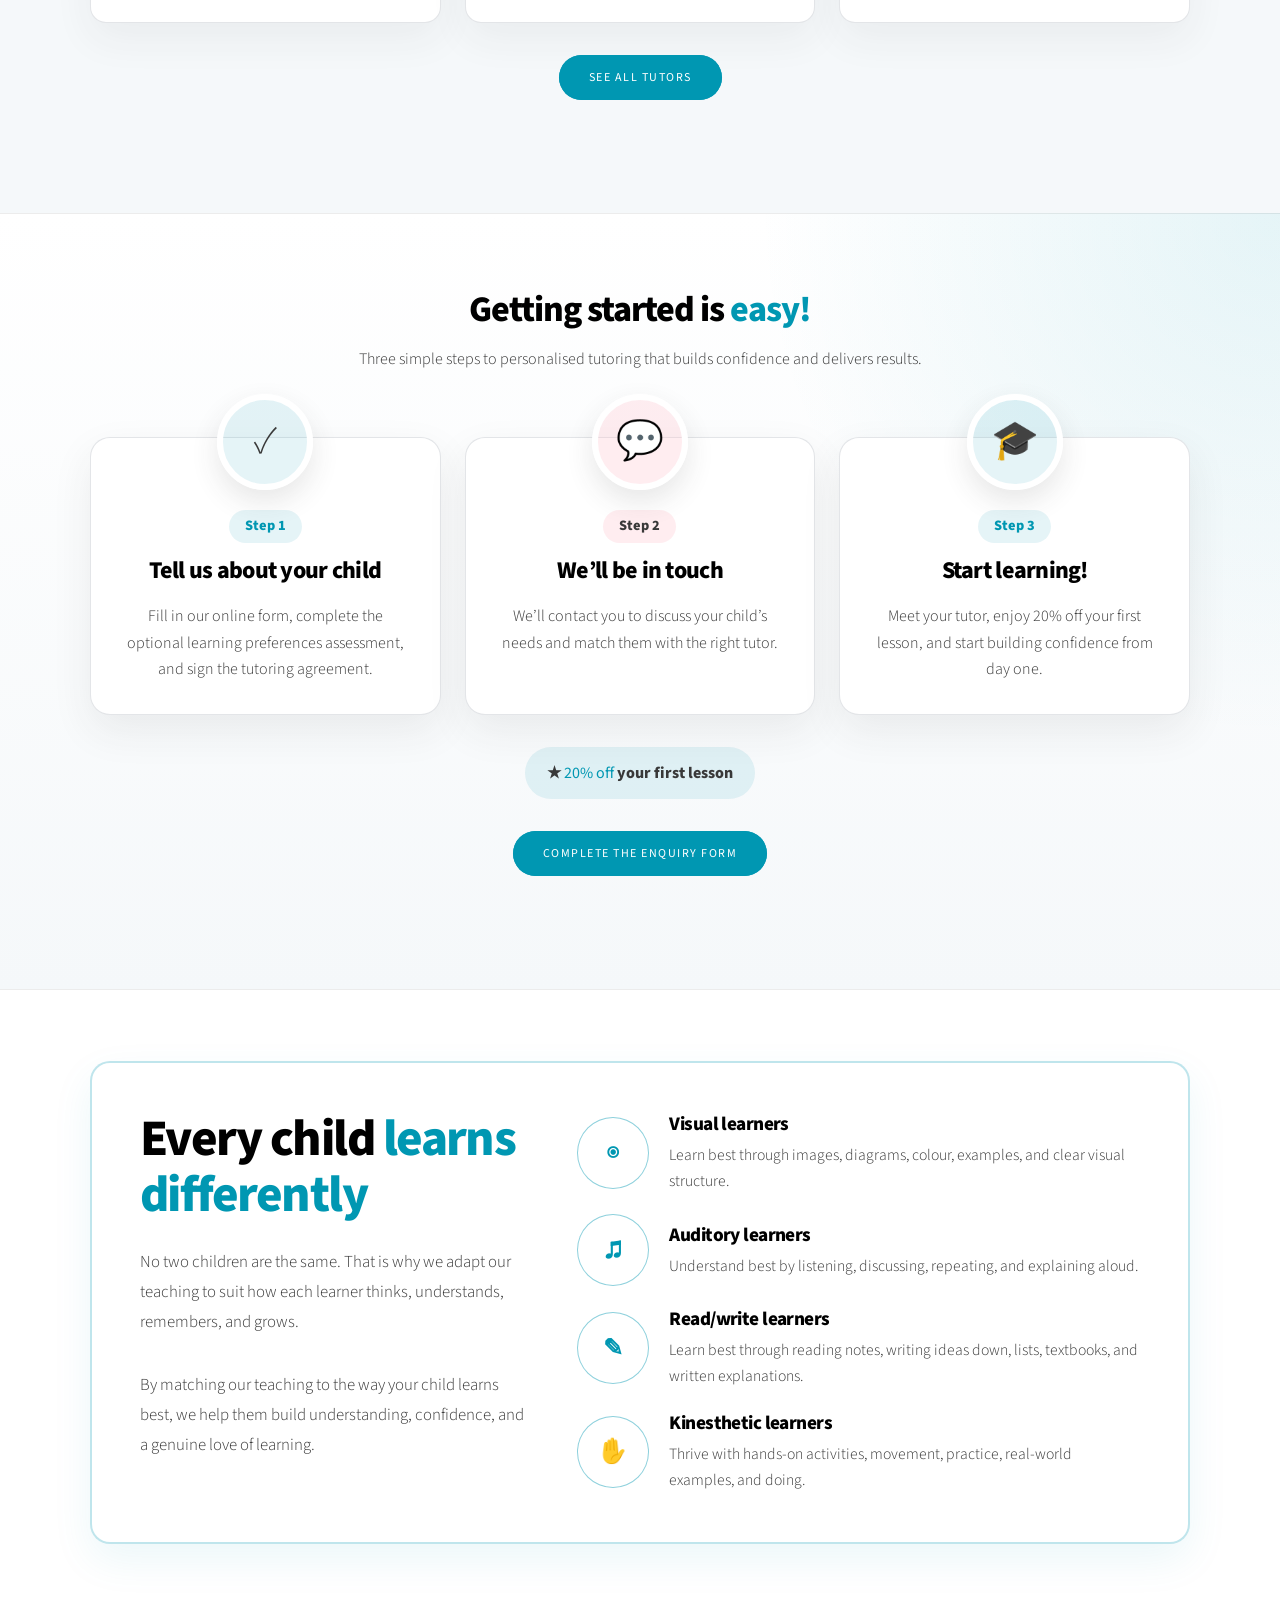
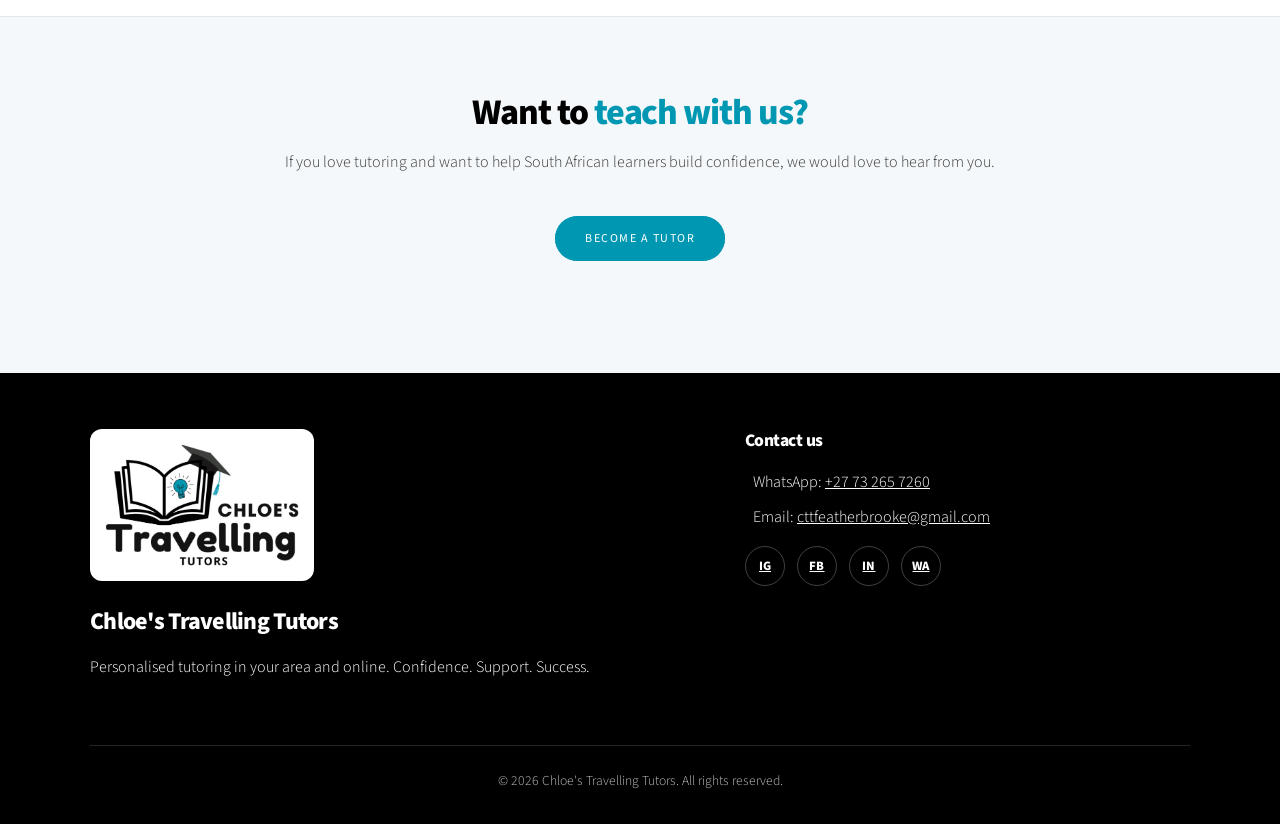
==== commit 6a903d16: "Publish approved local changes: rounds 1-9 (Sabreen subjects, contact form refactor, tutor reviews, " ====
--- a/index.html
+++ b/index.html
@@ -1,10 +1,28 @@
 <!DOCTYPE HTML>
-<html>
+<html lang="en-ZA">
 	<head>
-		<title>Chloe's Travelling Tutors | Home</title>
+		<title>Private Tutors in South Africa | Chloe's Travelling Tutors</title>
 		<meta charset="utf-8" />
 		<meta name="viewport" content="width=device-width, initial-scale=1, user-scalable=no" />
-		<meta name="description" content="Chloe's Travelling Tutors offers personalised tutoring in your area and online." />
+		<meta name="robots" content="index, follow, max-image-preview:large, max-snippet:-1" />
+		<meta name="description" content="Private and online tutors in South Africa for Grades 1 to 12 and first-year university. In person in Gauteng, KwaZulu-Natal and the Western Cape. 20% off." />
+		<link rel="canonical" href="https://matthewmbowyer.github.io/Chloes-Traveling-tutors/" />
+
+		<meta property="og:type" content="website" />
+		<meta property="og:site_name" content="Chloe's Travelling Tutors" />
+		<meta property="og:locale" content="en_ZA" />
+		<meta property="og:title" content="Private Tutors in South Africa | Chloe's Travelling Tutors" />
+		<meta property="og:description" content="Private and online tutors in South Africa for Grades 1 to 12 and first-year university. In person in Gauteng, KwaZulu-Natal and the Western Cape. 20% off." />
+		<meta property="og:url" content="https://matthewmbowyer.github.io/Chloes-Traveling-tutors/" />
+		<meta property="og:image" content="https://matthewmbowyer.github.io/Chloes-Traveling-tutors/images/ctt_social_share.jpg" />
+		<meta property="og:image:width" content="1200" />
+		<meta property="og:image:height" content="630" />
+		<meta property="og:image:alt" content="A tutor helping a learner, with the Chloe's Travelling Tutors logo" />
+
+		<meta name="twitter:card" content="summary_large_image" />
+		<meta name="twitter:title" content="Private Tutors in South Africa | Chloe's Travelling Tutors" />
+		<meta name="twitter:description" content="Private and online tutors in South Africa for Grades 1 to 12 and first-year university. In person in Gauteng, KwaZulu-Natal and the Western Cape. 20% off." />
+		<meta name="twitter:image" content="https://matthewmbowyer.github.io/Chloes-Traveling-tutors/images/ctt_social_share.jpg" />
 
 		<link rel="stylesheet" href="assets/css/main.css" />
 		<link rel="stylesheet" href="assets/css/ctt-custom.css" />
@@ -144,20 +162,6 @@
 				line-height: 1.65;
 			}
 
-			.ctt-chloe-section .content {
-				padding-top: 3rem;
-				padding-bottom: 3rem;
-			}
-
-			.ctt-chloe-section .content p {
-				line-height: 1.75;
-			}
-
-			.ctt-story-highlight {
-				color: #0097b2;
-				font-weight: 800;
-			}
-
 			@media screen and (max-width: 980px) {
 				.ctt-start-grid {
 					grid-template-columns: 1fr;
@@ -190,6 +194,109 @@
 				}
 			}
 		</style>
+		<script type="application/ld+json">
+{
+  "@type": [
+    "EducationalOrganization",
+    "LocalBusiness"
+  ],
+  "@id": "https://matthewmbowyer.github.io/Chloes-Traveling-tutors/#organization",
+  "name": "Chloe's Travelling Tutors",
+  "alternateName": "CTT",
+  "description": "Chloe's Travelling Tutors provides personalised one-to-one tutoring for Grades 1 to 12 and first-year university students, in person in Gauteng, KwaZulu-Natal and the Western Cape, and online across South Africa.",
+  "url": "https://matthewmbowyer.github.io/Chloes-Traveling-tutors/",
+  "logo": "https://matthewmbowyer.github.io/Chloes-Traveling-tutors/images/CTT_logo_cropped.png",
+  "image": "https://matthewmbowyer.github.io/Chloes-Traveling-tutors/images/ctt_social_share.jpg",
+  "email": "cttfeatherbrooke@gmail.com",
+  "telephone": "+27732657260",
+  "slogan": "Confidence. Support. Success.",
+  "address": {
+    "@type": "PostalAddress",
+    "addressCountry": "ZA"
+  },
+  "areaServed": [
+    {
+      "@type": "Country",
+      "name": "South Africa"
+    },
+    {
+      "@type": "AdministrativeArea",
+      "name": "Gauteng"
+    },
+    {
+      "@type": "AdministrativeArea",
+      "name": "KwaZulu-Natal"
+    },
+    {
+      "@type": "AdministrativeArea",
+      "name": "Western Cape"
+    }
+  ],
+  "sameAs": [
+    "https://www.instagram.com/chloestravellingtutors",
+    "https://www.facebook.com/share/1M5jPdss3F/",
+    "https://www.linkedin.com/company/chloe%E2%80%99s-travelling-tutors/"
+  ],
+  "contactPoint": {
+    "@type": "ContactPoint",
+    "contactType": "customer service",
+    "telephone": "+27732657260",
+    "email": "cttfeatherbrooke@gmail.com",
+    "areaServed": "ZA",
+    "availableLanguage": "en"
+  },
+  "offers": {
+    "@type": "Offer",
+    "name": "20% off your first lesson",
+    "description": "Every new learner receives 20% off their first lesson."
+  },
+  "knowsAbout": [
+    "Accounting",
+    "Additional Mathematics",
+    "Afrikaans (First Additional Language)",
+    "All subjects, Grades 1 to 8",
+    "Biology",
+    "Business Studies",
+    "Calculus",
+    "Chemistry",
+    "Computer Applications Technology (CAT)",
+    "Consumer Studies",
+    "Dramatic Arts",
+    "Economic and Management Sciences (EMS)",
+    "Economics",
+    "Engineering Mathematics",
+    "English",
+    "Finance",
+    "Geography",
+    "History",
+    "Homework support",
+    "Life Orientation",
+    "Life Sciences",
+    "Mathematical Literacy",
+    "Mathematics",
+    "Mechanical Engineering modules",
+    "Natural Sciences",
+    "Physical Sciences",
+    "Physics",
+    "Primary school subjects",
+    "Social Sciences",
+    "Study skills",
+    "Visual Arts"
+  ]
+}
+		</script>
+		<script type="application/ld+json">
+{
+  "@type": "WebSite",
+  "@id": "https://matthewmbowyer.github.io/Chloes-Traveling-tutors/#website",
+  "url": "https://matthewmbowyer.github.io/Chloes-Traveling-tutors/",
+  "name": "Chloe's Travelling Tutors",
+  "inLanguage": "en-ZA",
+  "publisher": {
+    "@id": "https://matthewmbowyer.github.io/Chloes-Traveling-tutors/#organization"
+  }
+}
+		</script>
 	</head>
 
 	<body class="is-preload">
@@ -200,13 +307,12 @@
 
 			<section class="banner style1 orient-left content-align-left image-position-right fullscreen onload-image-fade-in onload-content-fade-right ctt-hero" id="home">
 				<div class="content">
-					<h1>Tutoring that <span class="ctt-accent">comes to you</span></h1>
-
-					<p class="major">
-						We believe the right tutor can change more than just a mark. Every child learns differently,
-						so we simplify difficult concepts, teach in a way they understand, build confidence, and create
-						those “Oh, I finally get it!” moments.
-					</p>
+					<h1 class="ctt-visually-hidden">Chloe’s Travelling Tutors — personalised tutoring</h1>
+					<blockquote class="ctt-hero-quote">
+						If a child can't learn the way <strong>we teach</strong>, maybe <strong>we</strong>
+						should teach the way <strong>they learn</strong>.
+					</blockquote>
+					<cite class="ctt-hero-cite">Ignacio Estrada</cite>
 
 					<ul class="actions stacked">
 						<li><a href="tutors.html" class="button big wide primary">Meet the Tutors</a></li>
@@ -215,7 +321,22 @@
 				</div>
 
 				<div class="image">
-					<img src="images/index_open_image.jpeg" alt="Chloe's Travelling Tutors providing personalised tutoring" />
+					<img src="images/hero_study_crop.jpeg" alt="Chloe's Travelling Tutors providing personalised tutoring" />
+				</div>
+			</section>
+
+			<section class="ctt-section ctt-section-light">
+				<div class="ctt-inner">
+					<div class="ctt-section-title">
+						<h2>Meet our tutors</h2>
+						<p>Meet some of the people behind CTT. Our tutors bring different strengths, qualifications and teaching styles, so we can find the right fit for every learner.</p>
+					</div>
+
+					<div id="featuredTutors" class="ctt-card-grid"></div>
+
+					<ul class="actions special ctt-featured-actions">
+						<li><a href="tutors.html" class="button primary">See All Tutors</a></li>
+					</ul>
 				</div>
 			</section>
 
@@ -313,80 +434,17 @@
 				</div>
 			</section>
 
-			<section class="spotlight style1 orient-right content-align-left image-position-center onscroll-image-fade-in ctt-chloe-section">
-				<div class="content">
-					<h2>How CTT started</h2>
-
-					<p><strong>CTT began long before it had a name.</strong></p>
-
-					<p>
-						Chloe started tutoring her younger brother and his friends in Grade 4, inspired by her own
-						experience at school. Traditional learning did not always work for her. She often had to come
-						home and relearn entire concepts in a completely different way.
-					</p>
-
-					<p>
-						With the help of her mom, learning became memorable. Mind maps, flashcards, funny sayings,
-						shooting hoops while answering questions, and even learning during laps in the pool.
-						That extra effort changed everything.
-					</p>
-
-					<p>
-						Chloe knows what it feels like to struggle, to feel behind, and to wonder why something that
-						seems easy for everyone else just will not click.
-					</p>
-
-					<p>
-						But struggling does not mean a child is not capable. Sometimes, they simply have not been
-						taught in the way they learn best.
-					</p>
-
-					<p>
-						From a 60% student in her early school years to graduating as the top student in her university
-						degree in 2025, Chloe made it her mission to help other learners discover what they are capable of.
-					</p>
-
-					<p>
-						Ten years later, CTT is now a growing team across Gauteng, KwaZulu-Natal, and the Western Cape,
-						with tutors studying or qualified in fields including engineering, architecture, accounting,
-						psychology, marketing, and more.
-					</p>
-
-					<p><span class="ctt-story-highlight">We understand the struggle. That is why we do what we do.</span></p>
-
-					<p>
-						No child is incapable, no child is “not smart enough”, and no child should feel less than because
-						they learn differently. Sometimes, all it takes is the right person, the right explanation, and
-						someone who refuses to give up on them. That is what CTT is here to be.
-					</p>
-				</div>
-
-				<div class="image ctt-about-image">
-					<img src="images/Chloe_image.jpeg" alt="Chloe, founder of Chloe's Travelling Tutors" />
-				</div>
-			</section>
-
-			<section class="ctt-section ctt-section-light">
+			<section class="ctt-section ctt-section-light ctt-tutor-cta-section">
 				<div class="ctt-inner">
 					<div class="ctt-section-title">
-						<h2>Meet our tutors</h2>
-						<p>Meet a few members of our growing tutoring team. Visit the tutor page to view every profile.</p>
+						<h2>Want to <span class="ctt-accent">teach with us?</span></h2>
+						<p>If you love tutoring and want to help South African learners build confidence, we would love to hear from you.</p>
 					</div>
 
-					<div id="featuredTutors" class="ctt-card-grid"></div>
-
-					<ul class="actions special ctt-featured-actions">
-						<li><a href="tutors.html" class="button primary">See All Tutors</a></li>
+					<ul class="actions special ctt-tutor-cta-actions">
+						<li><a href="become-a-tutor.html" class="button big primary">Become a Tutor</a></li>
 					</ul>
 				</div>
-			</section>
-
-			<section class="ctt-quote">
-				<blockquote>
-					If a child can't learn the way <strong>we teach</strong>, maybe <strong>we</strong>
-					should teach the way <strong>they learn</strong>.
-				</blockquote>
-				<cite>Ignacio Estrada</cite>
 			</section>
 
 			<div id="site-footer"></div>
--- a/assets/css/ctt-custom.css
+++ b/assets/css/ctt-custom.css
@@ -128,18 +128,6 @@
 	background:
 		radial-gradient(circle at top right, rgba(0, 151, 178, 0.1), transparent 35%),
 		linear-gradient(180deg, #ffffff 0%, #f7fbfc 100%);
-}
-
-.ctt-hero h1 {
-	font-size: clamp(2.5rem, 5vw, 5rem);
-	line-height: 0.95;
-	margin-bottom: 1.25rem;
-}
-
-.ctt-hero .major {
-	font-size: 1.1rem;
-	line-height: 1.7;
-	max-width: 37rem;
 }
 
 .button.primary {
@@ -298,38 +286,6 @@
 	margin: 0;
 }
 
-.ctt-quote {
-	background: var(--ctt-white);
-	border-top: 4px solid var(--ctt-blue);
-	border-bottom: 4px solid var(--ctt-blue);
-	text-align: center;
-	padding: 3.5rem 2rem;
-}
-
-.ctt-quote blockquote {
-	border-left: none;
-	margin: 0 auto;
-	max-width: 900px;
-	padding: 0;
-	font-size: clamp(1.5rem, 3vw, 2.4rem);
-	line-height: 1.35;
-	color: var(--ctt-dark-grey);
-	font-weight: 500;
-}
-
-.ctt-quote strong {
-	color: var(--ctt-blue);
-	font-weight: 800;
-}
-
-.ctt-quote cite {
-	display: block;
-	margin-top: 1rem;
-	color: var(--ctt-soft-grey);
-	font-style: normal;
-	font-weight: 700;
-}
-
 .ctt-tutor-card {
 	text-align: center;
 }
@@ -714,7 +670,6 @@
 	transform: translateY(-0.5rem) rotate(-45deg);
 }
 
-
 /* =========================================================
    Homepage opening image
    ========================================================= */
@@ -724,34 +679,8 @@
 	height: 100%;
 	display: block;
 	object-fit: cover;
-	object-position: center;
-}
-
-
-/* =========================================================
-   Chloe image
-   ========================================================= */
-
-.spotlight.ctt-chloe-section > .image.ctt-about-image {
-	display: flex;
-	align-items: center;
-	justify-content: center;
-	overflow: hidden;
-	background: #ffffff;
-}
-
-.spotlight.ctt-chloe-section > .image.ctt-about-image img {
-	position: relative;
-	top: auto;
-	left: auto;
-	width: 88%;
-	height: 88%;
-	min-height: 0;
-	display: block;
-	object-fit: contain;
-	object-position: center;
-}
-
+	object-position: center 35%;
+}
 
 /* =========================================================
    Tablet and mobile
@@ -795,13 +724,7 @@
 		margin-top: 0.35rem;
 	}
 
-	.spotlight.ctt-chloe-section > .image.ctt-about-image img {
-		width: 100%;
-		height: 100%;
-		object-fit: contain;
-	}
-}
-
+}
 
 /* =========================================================
    Small phones
@@ -1055,3 +978,335 @@
 	}
 }
 
+/* =========================================================
+   Round 1 improvements: hero reassurance strip and tutor filters
+   Styled with the existing CTT palette variables only.
+   ========================================================= */
+
+.ctt-filter-box {
+	background: var(--ctt-white);
+	border: 1px solid rgba(142, 153, 162, 0.25);
+	border-radius: 1rem;
+	padding: 1.75rem;
+	margin-bottom: 2.5rem;
+	box-shadow: 0 1rem 2.5rem rgba(57, 57, 57, 0.06);
+}
+
+.ctt-filter-box h2 {
+	margin-bottom: 0.5rem;
+}
+
+.ctt-filter-box p {
+	margin-bottom: 0;
+}
+
+.ctt-filter-grid {
+	display: grid;
+	grid-template-columns: repeat(3, minmax(0, 1fr));
+	gap: 1.25rem;
+	align-items: end;
+	margin-top: 1.5rem;
+}
+
+.ctt-filter-grid label {
+	display: block;
+	margin-bottom: 0.35rem;
+	color: var(--ctt-dark-grey);
+	font-weight: 800;
+}
+
+.ctt-filter-toggle {
+	display: flex;
+	align-items: center;
+	gap: 0.65rem;
+	padding: 0.75rem 1rem;
+	border: 1px solid var(--ctt-border);
+	border-radius: 0.7rem;
+	background: rgba(0, 151, 178, 0.08);
+}
+
+.ctt-filter-toggle label {
+	margin: 0;
+	color: var(--ctt-blue);
+	cursor: pointer;
+}
+
+.ctt-filter-toggle input {
+	width: auto;
+	margin: 0;
+	flex: 0 0 auto;
+}
+
+.ctt-filter-summary {
+	margin-top: 1.25rem;
+	color: var(--ctt-soft-grey);
+	font-weight: 700;
+}
+
+.ctt-directory-empty {
+	grid-column: 1 / -1;
+	padding: 2.5rem 1.75rem;
+	border: 2px dashed var(--ctt-border);
+	border-radius: 1rem;
+	background: var(--ctt-light-bg);
+	text-align: center;
+}
+
+.ctt-directory-empty h3 {
+	margin-bottom: 0.65rem;
+}
+
+.ctt-directory-empty p {
+	margin: 0;
+	color: var(--ctt-dark-grey);
+}
+
+/* Visible keyboard focus on the filter controls, following existing conventions. */
+.ctt-filter-box select:focus-visible,
+.ctt-filter-box button:focus-visible,
+.ctt-filter-toggle input:focus-visible {
+	outline: 3px solid var(--ctt-blue);
+	outline-offset: 2px;
+}
+
+@media screen and (max-width: 980px) {
+	.ctt-filter-grid {
+		grid-template-columns: 1fr;
+	}
+}
+
+/* =========================================================
+   Homepage opening quote (Round 2)
+   The hero leads with the quote instead of a headline, and the
+   portrait panel is cropped to the two people.
+   ========================================================= */
+
+/* The Round 2 hero has no visible headline, so the page would otherwise ship
+   with no <h1>. This keeps one in the document for assistive tech without
+   changing the visual design. */
+.ctt-visually-hidden {
+        position: absolute;
+        width: 1px;
+        height: 1px;
+        margin: -1px;
+        padding: 0;
+        overflow: hidden;
+        clip: rect(0, 0, 0, 0);
+        white-space: nowrap;
+        border: 0;
+}
+
+.ctt-hero-quote {
+	border-left: 0.35rem solid var(--ctt-blue);
+	margin: 0 0 1rem 0;
+	padding: 0 0 0 1.5rem;
+	max-width: 34rem;
+	font-size: clamp(1.5rem, 2.4vw, 2.25rem);
+	line-height: 1.3;
+	color: var(--ctt-dark-grey);
+	font-weight: 500;
+}
+
+.ctt-hero-quote strong {
+	color: var(--ctt-blue);
+	font-weight: 800;
+}
+
+.ctt-hero-cite {
+	display: block;
+	margin: 0 0 2rem 0;
+	color: var(--ctt-soft-grey);
+	font-style: normal;
+	font-weight: 700;
+}
+
+/* =========================================================
+   Sticky header that shrinks on scroll
+   ========================================================= */
+
+/* The header is injected into an empty #site-header div at runtime. Making the
+   DIV sticky pins it for the whole page: its containing block is <body>, which
+   is as tall as the document, so it stays at the top while scrolling. Making
+   .ctt-site-header itself sticky would NOT work, because its containing block
+   (#site-header) is only as tall as the header and would scroll away with it.
+   Sticky rather than fixed, so no page padding is needed and nothing shifts
+   when the fragment loads. */
+#site-header {
+        position: sticky;
+        top: 0;
+        z-index: 1000;
+}
+
+/* Anchor jumps (e.g. "Meet the Tutors" from the hero) must clear the sticky bar. */
+html {
+        scroll-padding-top: 6rem;
+}
+
+.ctt-header-inner {
+        transition:
+                min-height 0.25s ease,
+                padding 0.25s ease;
+}
+
+.ctt-brand {
+        transition:
+                width 0.25s ease,
+                height 0.25s ease;
+}
+
+.ctt-site-header {
+        transition: box-shadow 0.25s ease;
+}
+
+.ctt-site-header.is-scrolled {
+        box-shadow: 0 0.25rem 1rem rgba(57, 57, 57, 0.1);
+}
+
+.ctt-site-header.is-scrolled .ctt-header-inner {
+        min-height: 4.25rem;
+}
+
+.ctt-site-header.is-scrolled .ctt-brand {
+        width: 11rem;
+        height: 3.5rem;
+}
+
+.ctt-site-header.is-scrolled .ctt-navigation a {
+        min-height: 2.4rem;
+        padding: 0.45rem 0.85rem;
+        font-size: 0.9rem;
+}
+
+.ctt-site-header.is-scrolled .ctt-navigation .ctt-nav-button {
+        padding-left: 1.15rem;
+        padding-right: 1.15rem;
+}
+
+@media screen and (max-width: 980px) {
+        /* Phones and tablets: the tall mobile bar is what eats the screen, so
+           it shrinks the most here - roughly half its resting height. */
+        html {
+                scroll-padding-top: 4.5rem;
+        }
+
+        .ctt-site-header.is-scrolled .ctt-header-inner {
+                min-height: 3.25rem;
+        }
+
+        .ctt-site-header.is-scrolled .ctt-brand {
+                width: 8rem;
+                height: 2.5rem;
+        }
+
+        .ctt-site-header.is-scrolled .ctt-menu-toggle {
+                width: 2.5rem;
+                height: 2.5rem;
+        }
+
+        /* While the menu is open the bar keeps its full height, so open links
+           are never clipped by a bar that shrank under them. */
+        .ctt-site-header.is-menu-open .ctt-header-inner {
+                min-height: 5.5rem;
+        }
+
+        .ctt-site-header.is-menu-open .ctt-brand {
+                width: 12rem;
+                height: 4.5rem;
+        }
+}
+
+@media screen and (max-width: 480px) {
+        .ctt-site-header.is-scrolled .ctt-header-inner {
+                min-height: 3rem;
+        }
+
+        .ctt-site-header.is-scrolled .ctt-brand {
+                width: 7rem;
+                height: 2.25rem;
+        }
+}
+
+@media (prefers-reduced-motion: reduce) {
+        .ctt-header-inner,
+        .ctt-brand,
+        .ctt-site-header {
+                transition: none;
+        }
+}
+
+/* =========================================================
+   Tutor reviews
+   ========================================================= */
+
+.ctt-review {
+	margin-top: 1.25rem;
+}
+
+.ctt-review > summary {
+	list-style: none;
+}
+
+.ctt-review > summary::-webkit-details-marker {
+	display: none;
+}
+
+.ctt-review[open] > summary {
+	margin-bottom: 1rem;
+}
+
+.ctt-review-form input,
+.ctt-review-form select,
+.ctt-review-form textarea {
+	border-color: rgba(142, 153, 162, 0.45);
+}
+
+.ctt-review-note {
+	margin: 1rem 0 0;
+	font-weight: 800;
+	color: var(--ctt-blue);
+}
+
+/* =========================================================
+   Become a tutor
+   ========================================================= */
+
+.ctt-form input[type="file"] {
+	border: 1px dashed rgba(142, 153, 162, 0.45);
+	border-radius: 4px;
+	padding: 0.55rem 0.825rem;
+	width: 100%;
+}
+
+.ctt-application-note {
+	margin: 1rem 0 0;
+	font-weight: 800;
+	color: var(--ctt-blue);
+}
+
+.ctt-application-help {
+	font-size: 0.9rem;
+	color: var(--ctt-soft-grey);
+	line-height: 1.5;
+	margin: 0;
+}
+
+
+/* =========================================================
+   Tutoring rates (Round 7)
+   Reuses .ctt-card; only alignment and the amount accent are added.
+   ========================================================= */
+
+.ctt-rate-card {
+	text-align: center;
+}
+
+.ctt-rate-card p {
+	margin-bottom: 0;
+	font-size: 1.15rem;
+	font-weight: 800;
+	color: var(--ctt-blue);
+}
+
+.ctt-rate-card h3 {
+	margin-bottom: 0.35rem;
+}
